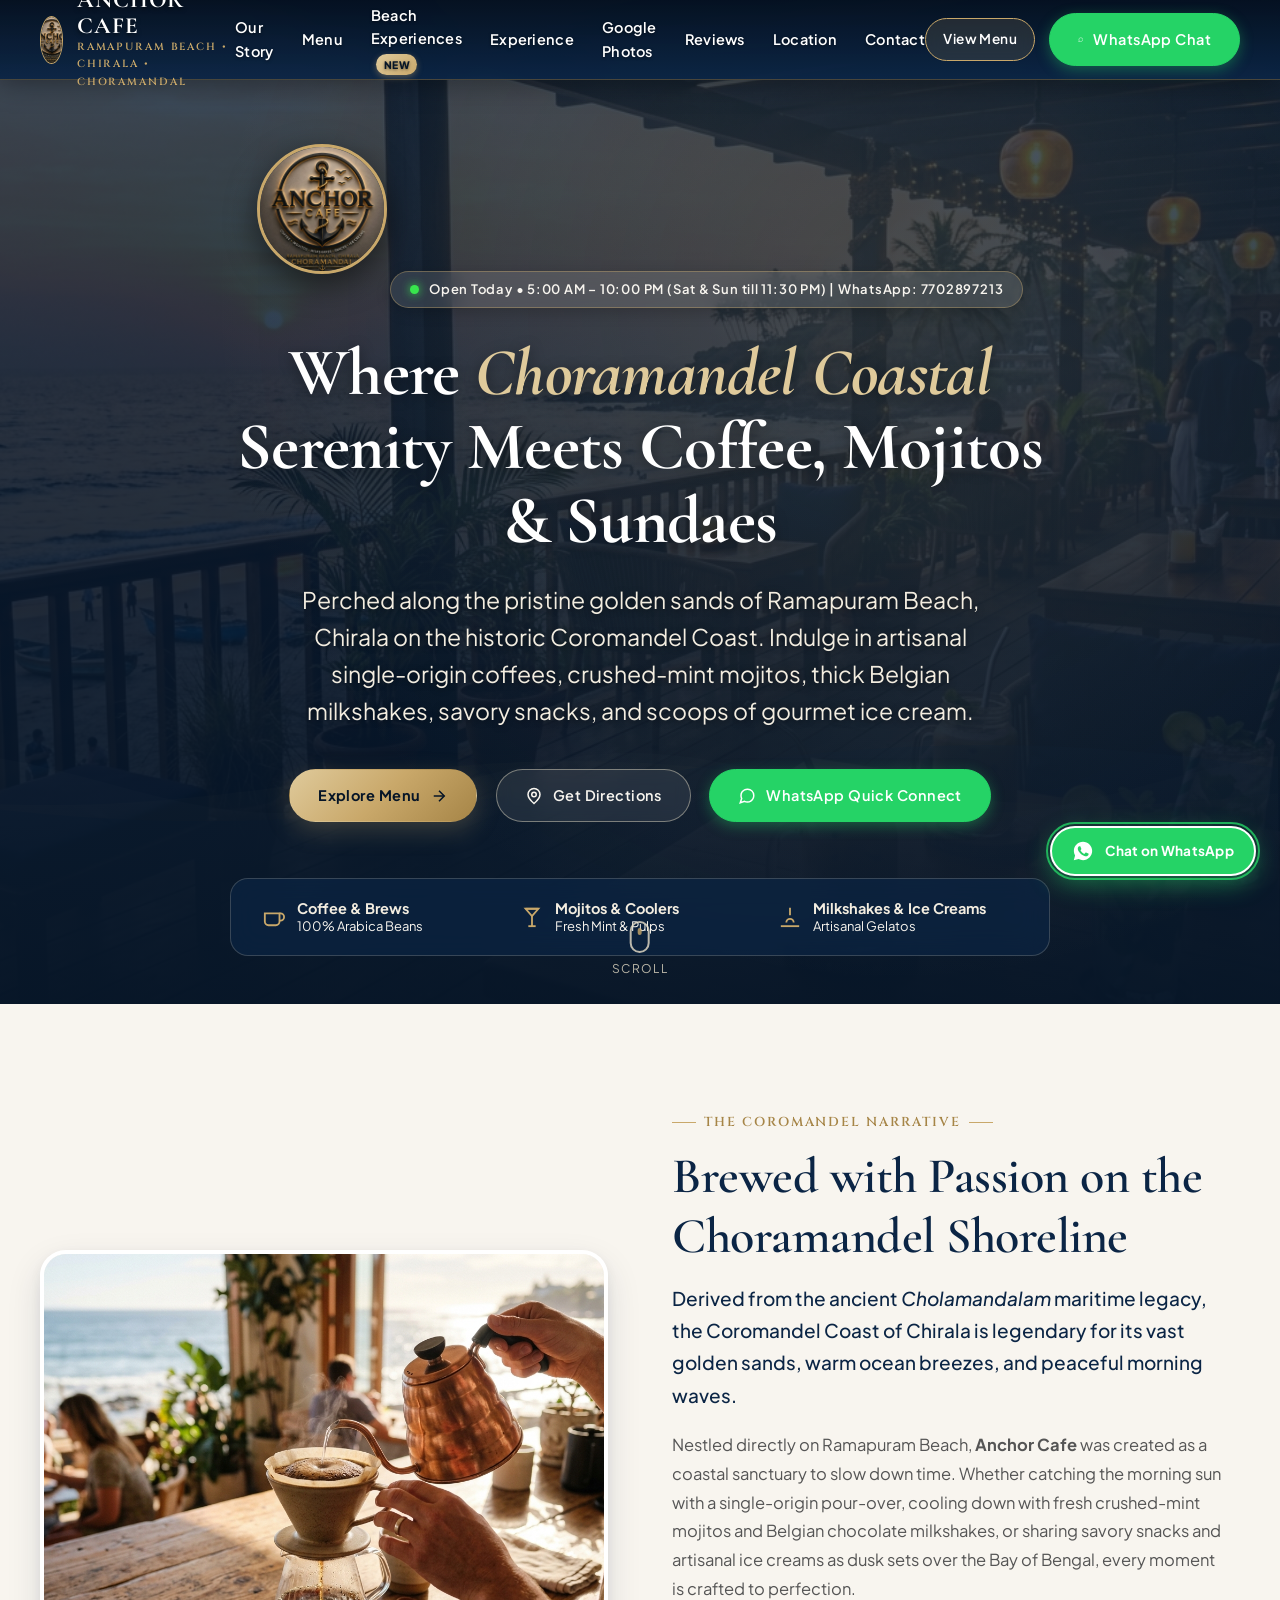
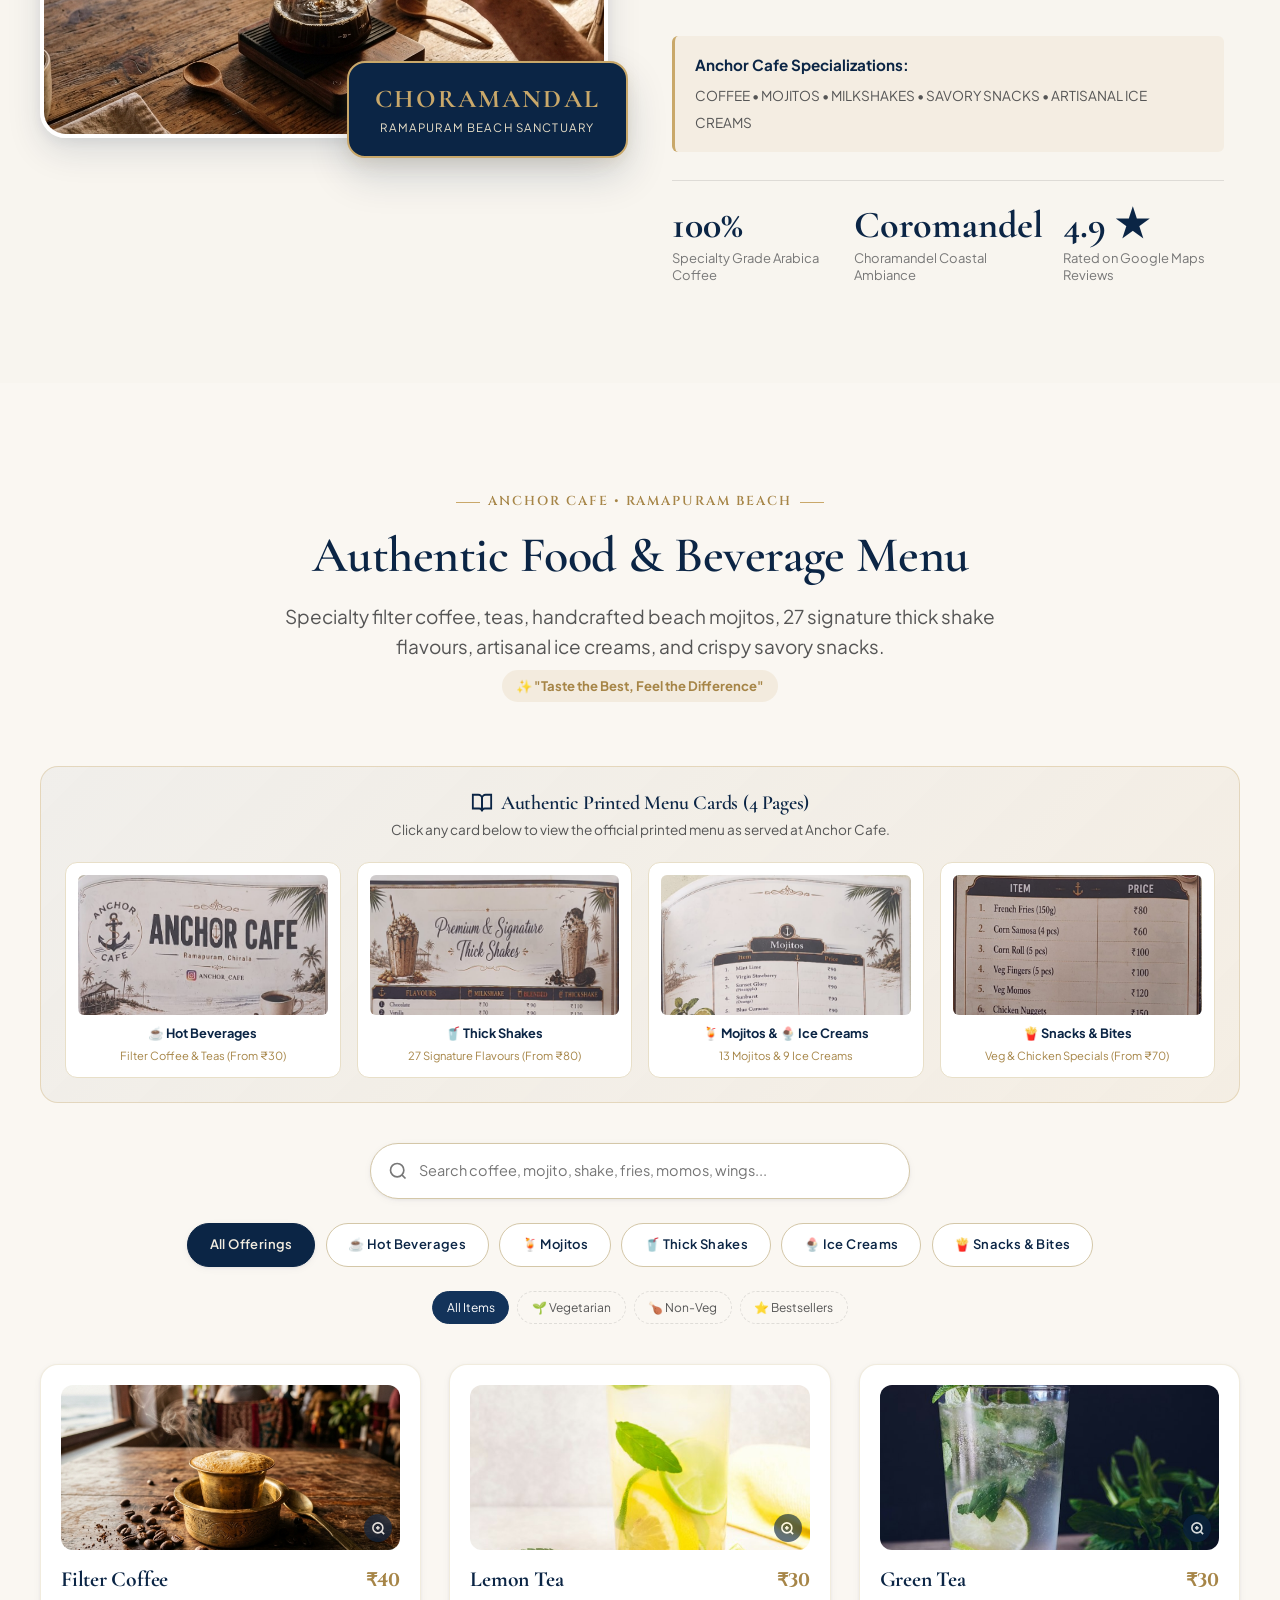
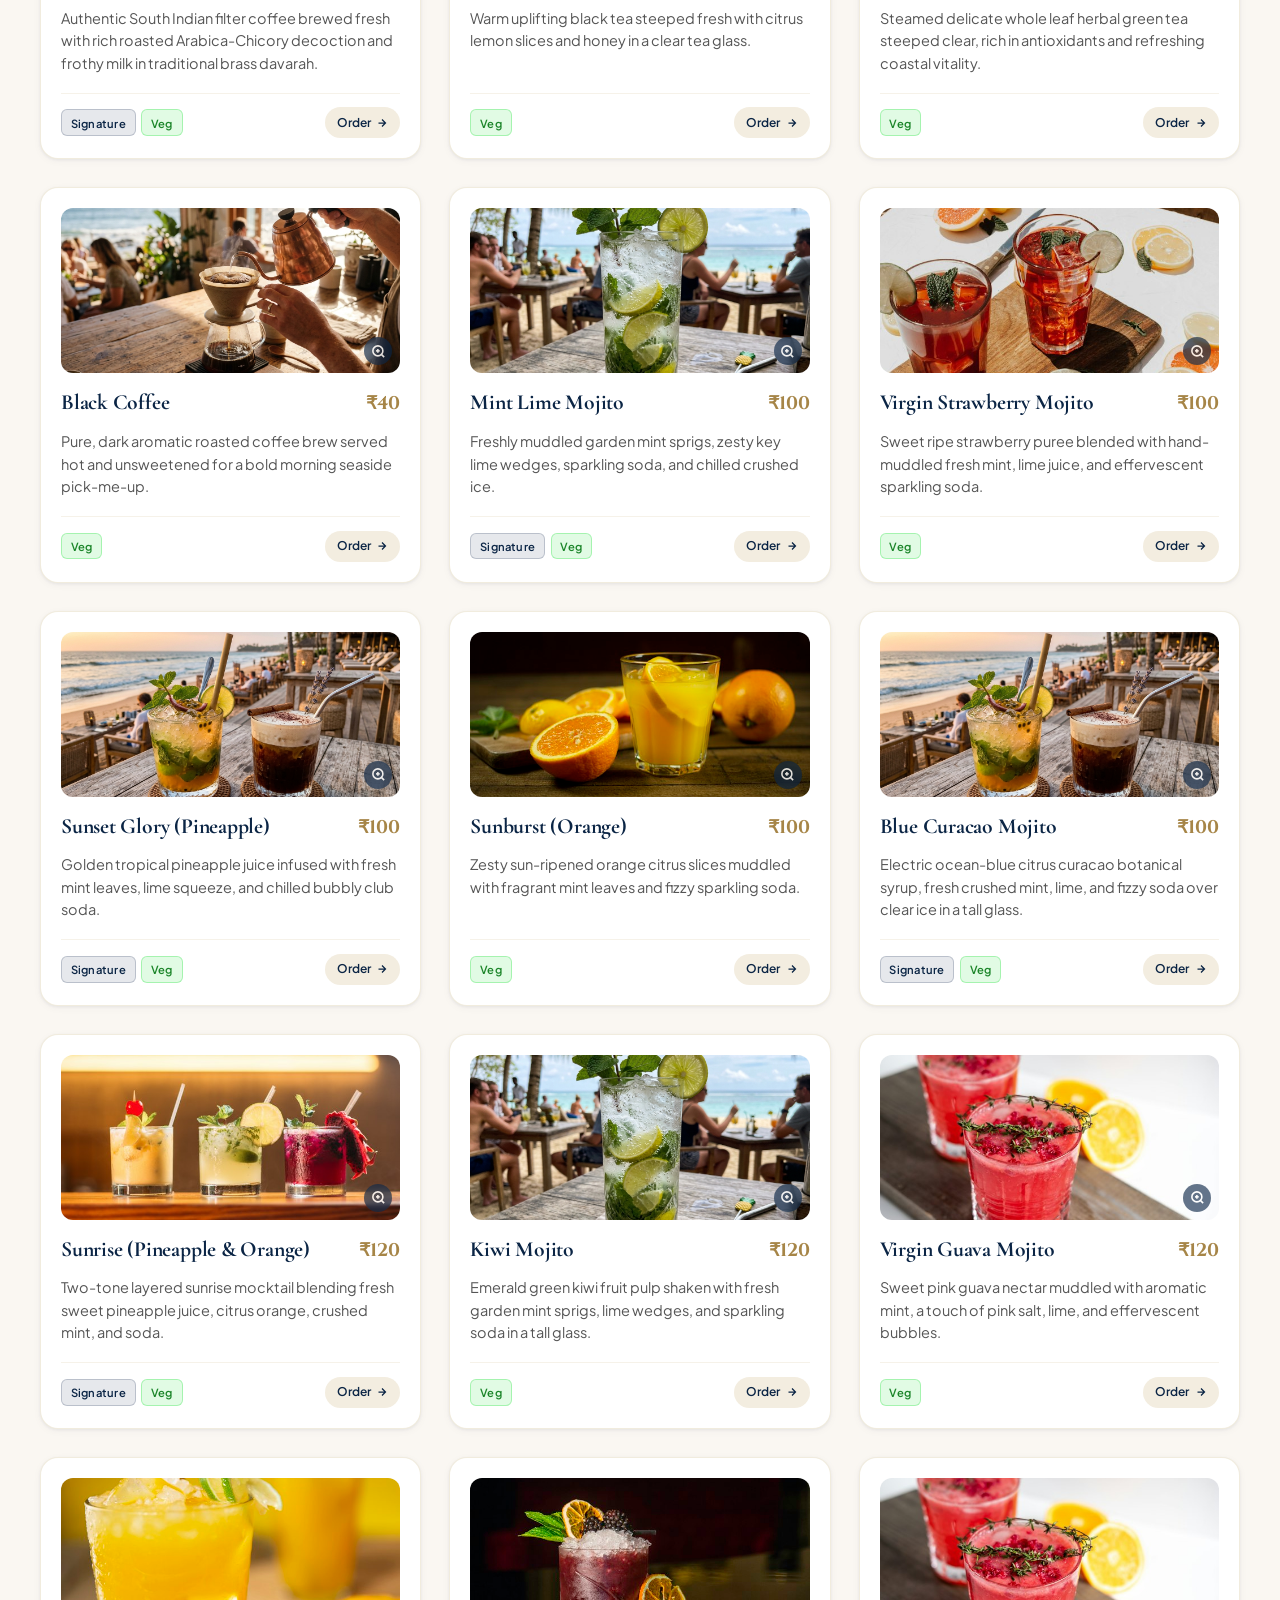
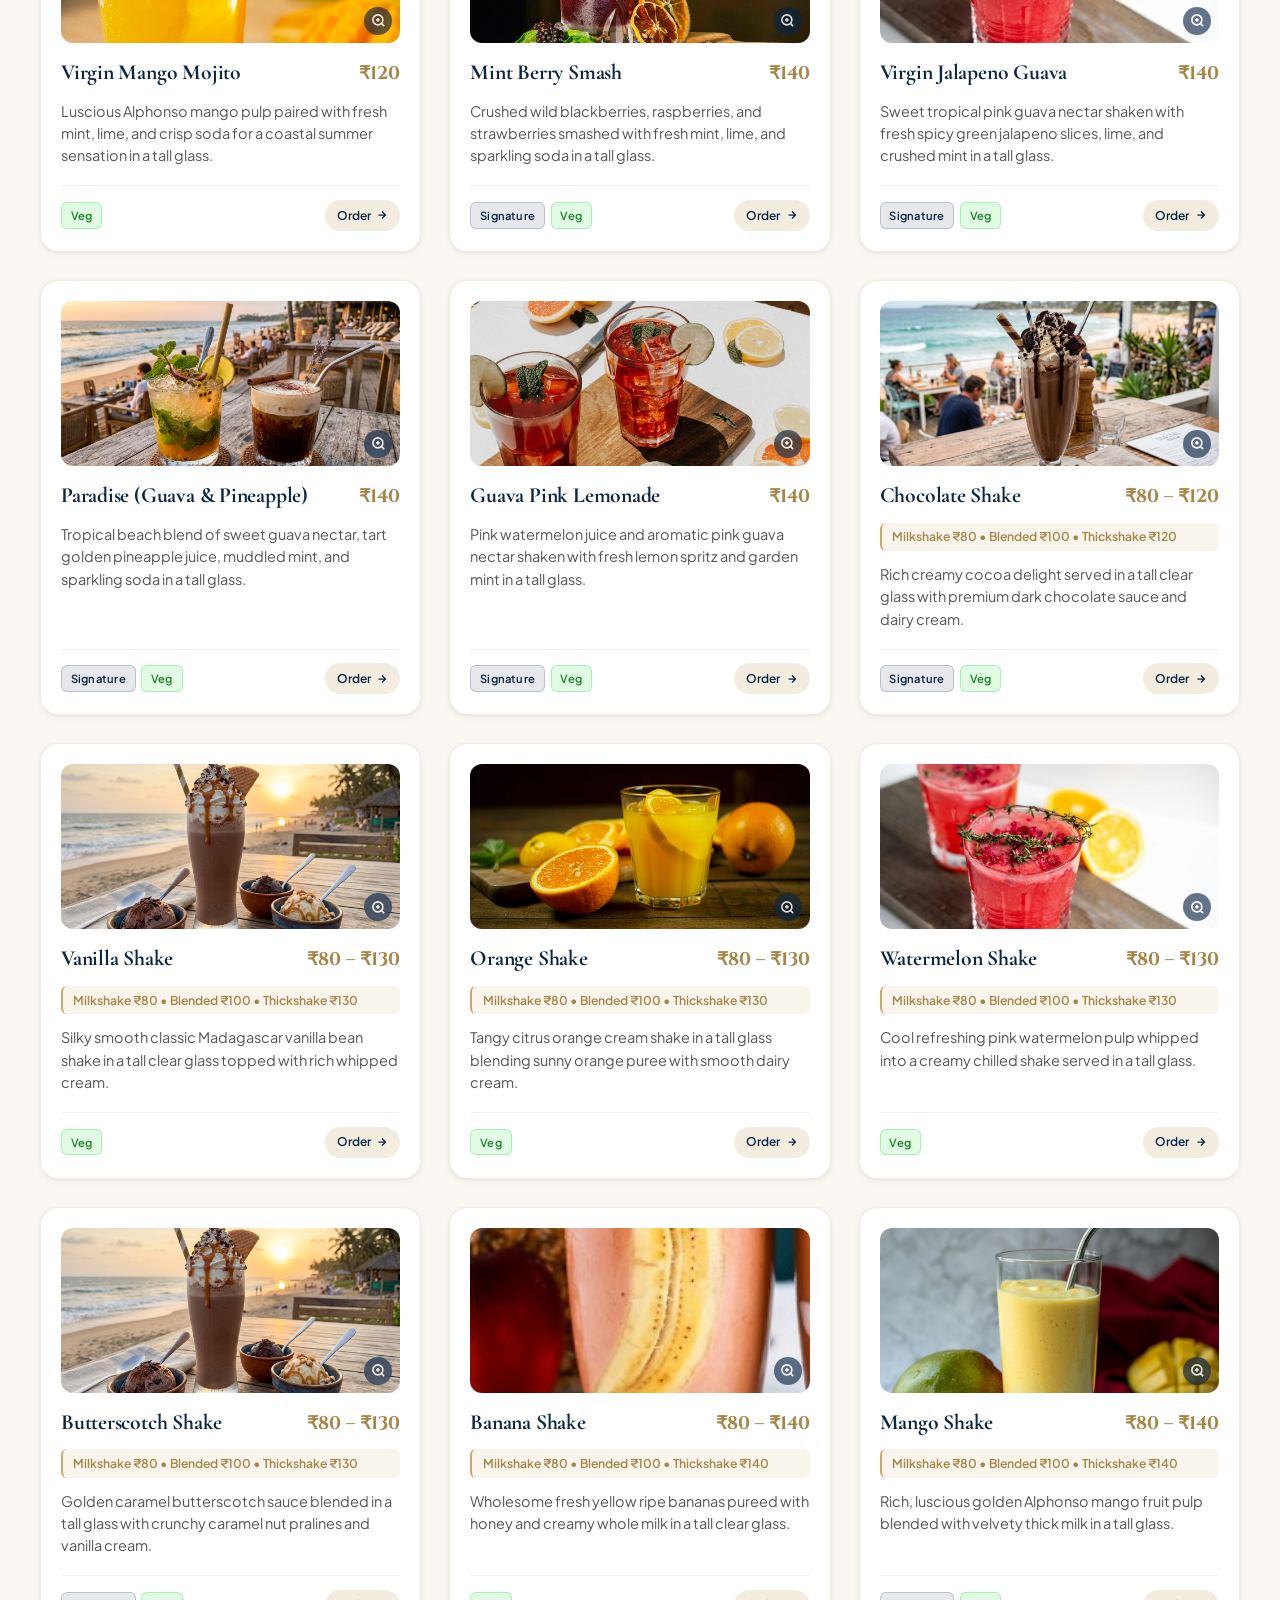
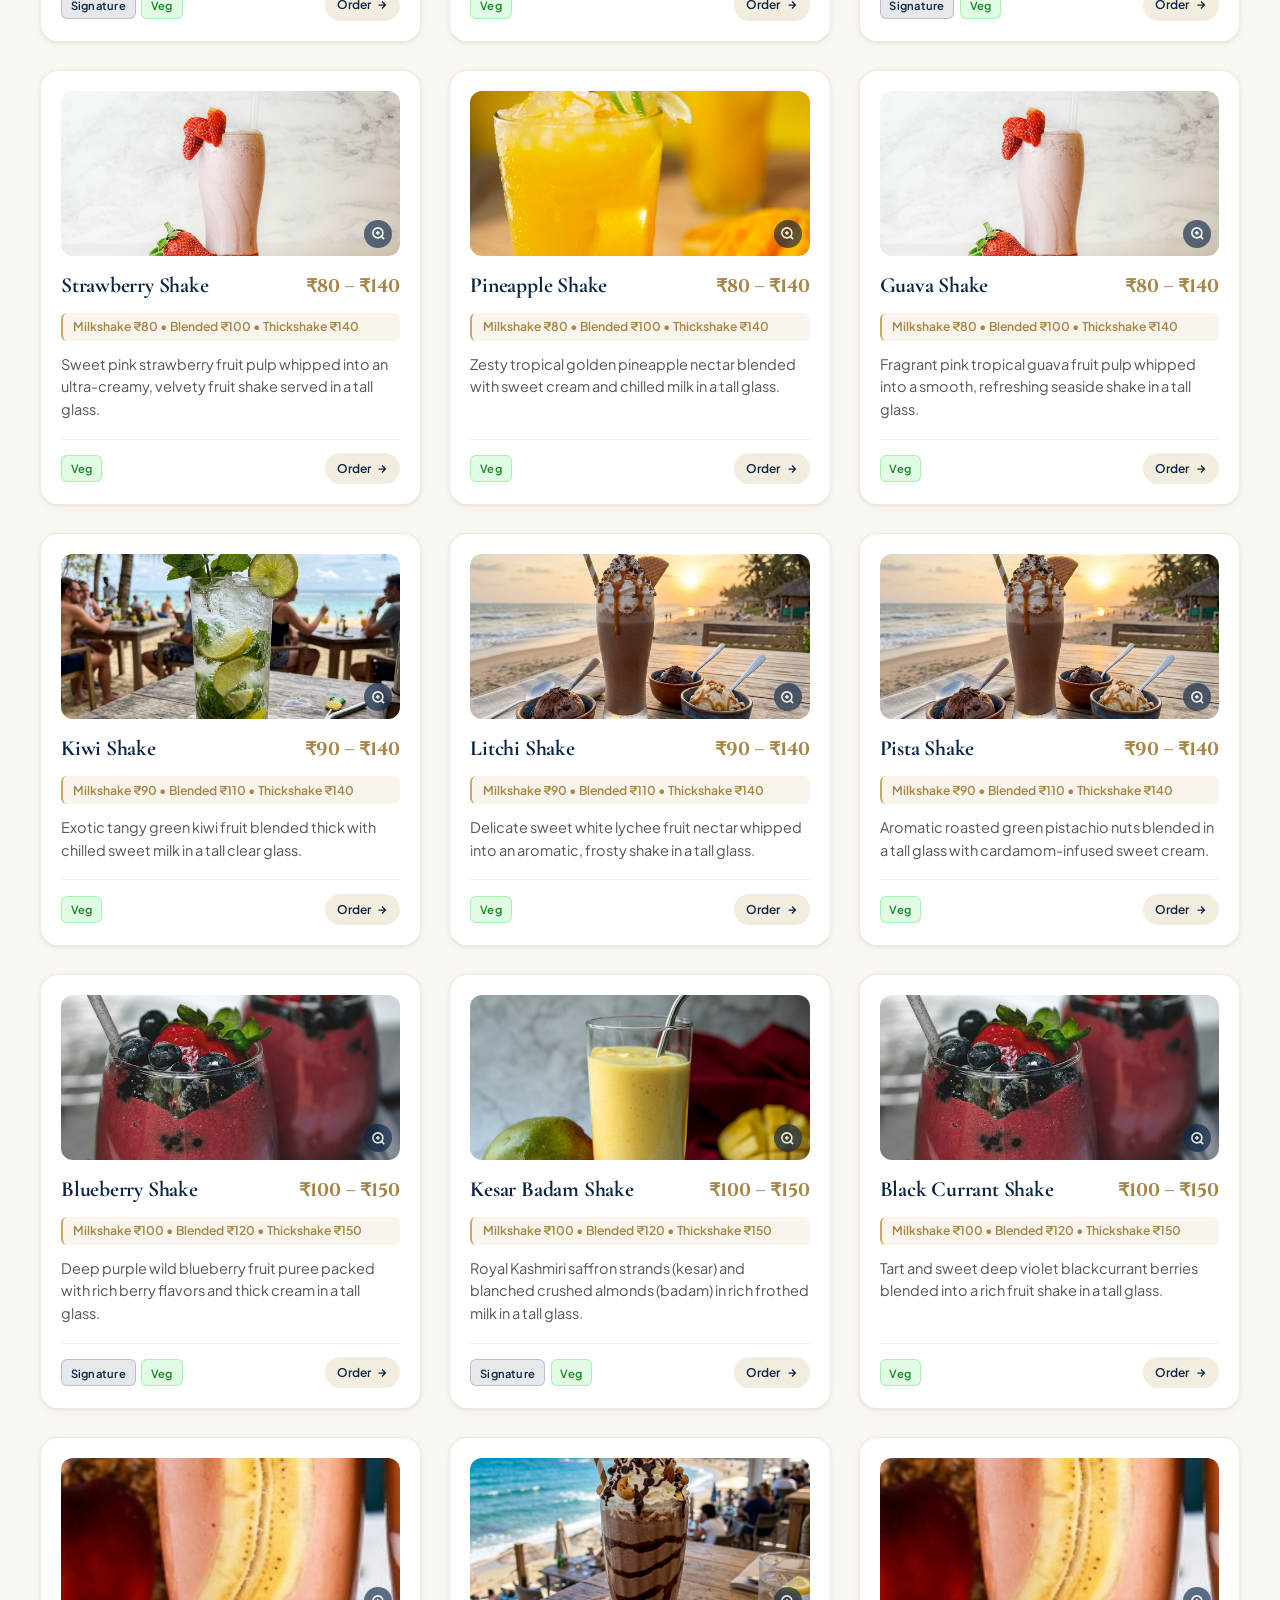
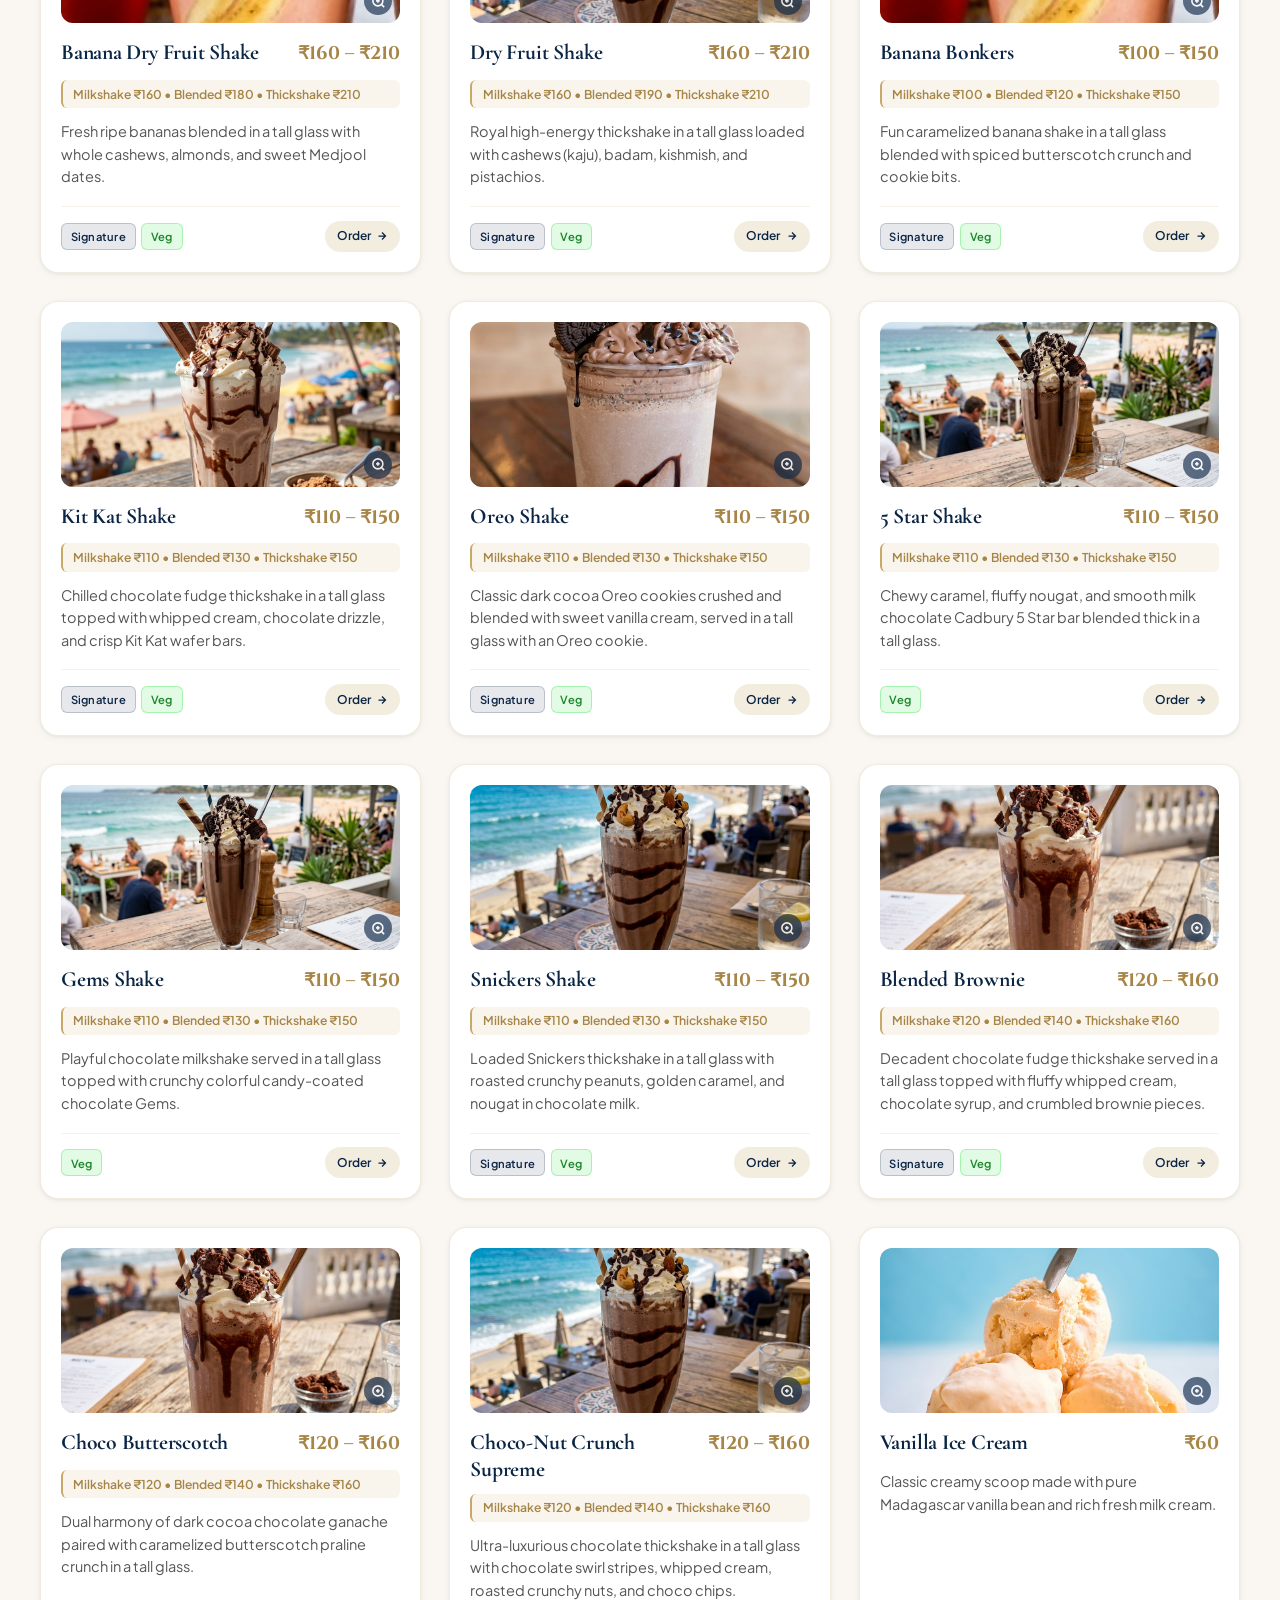
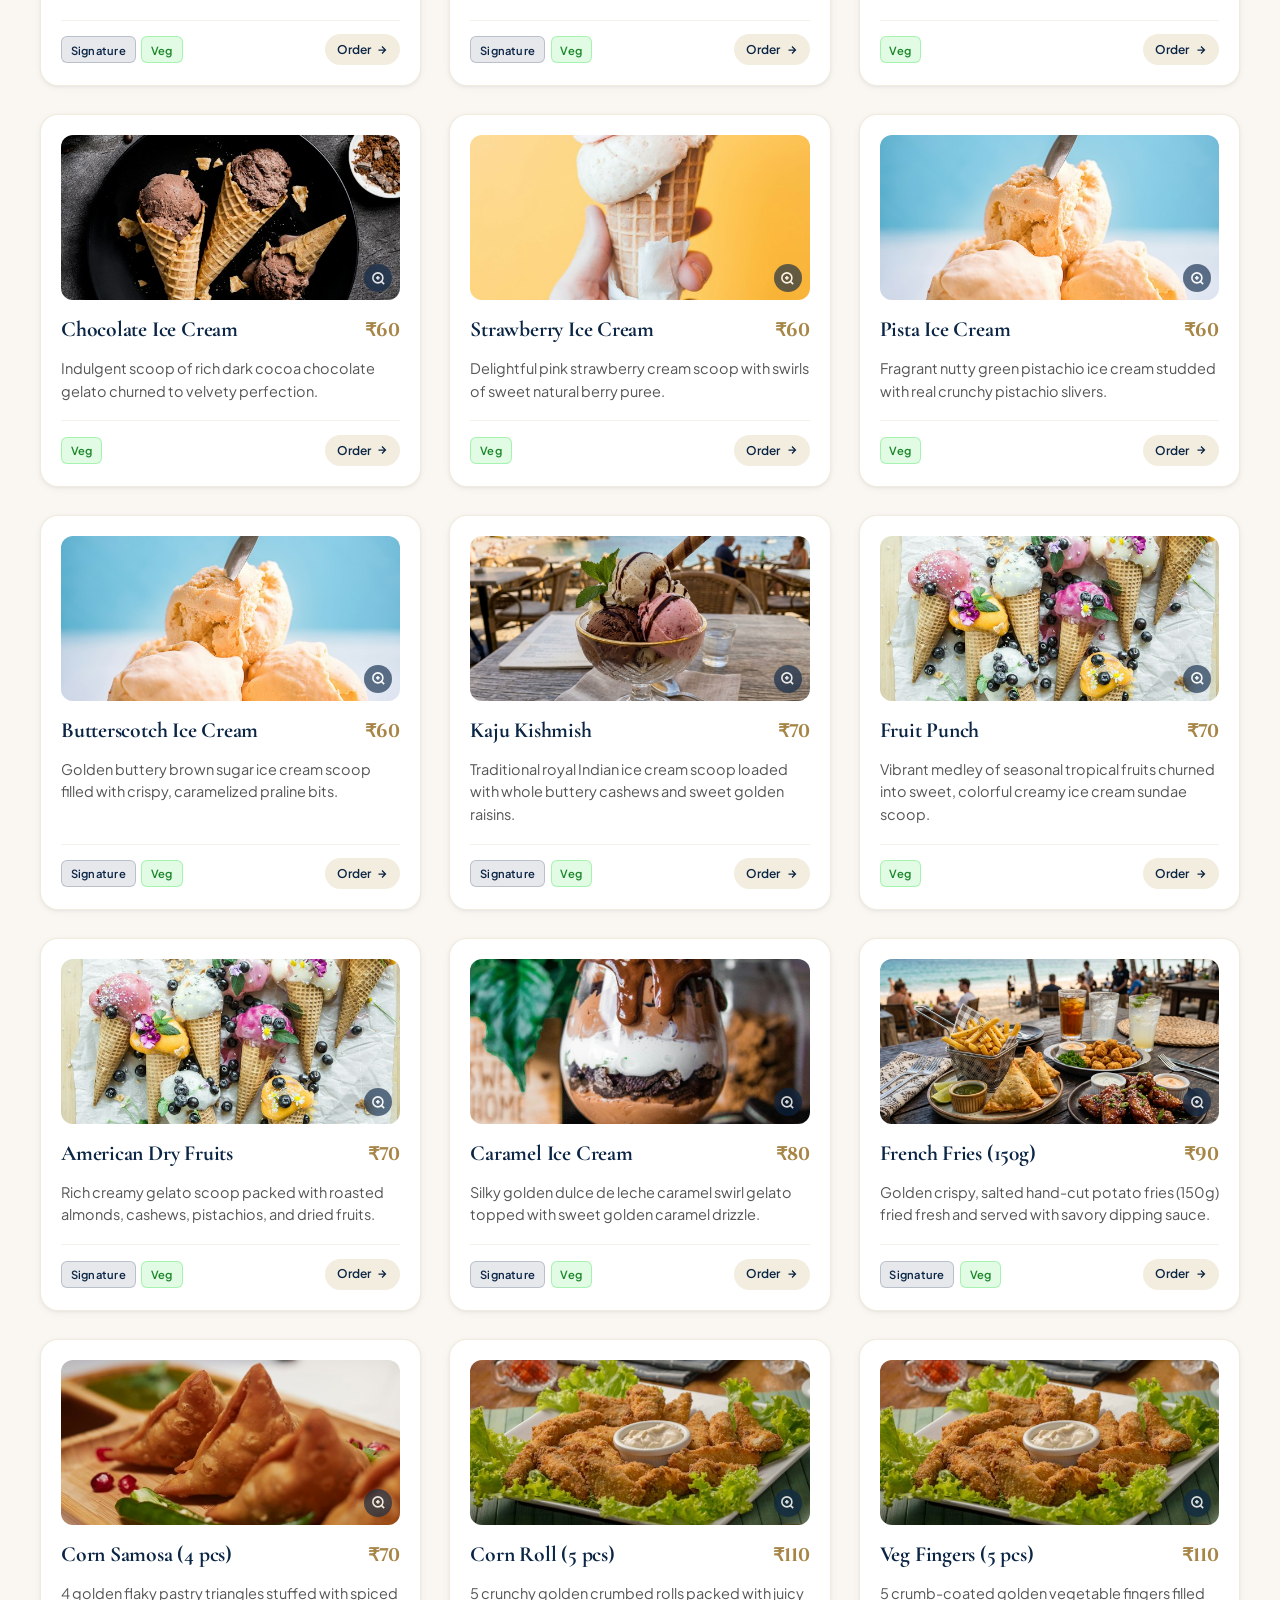
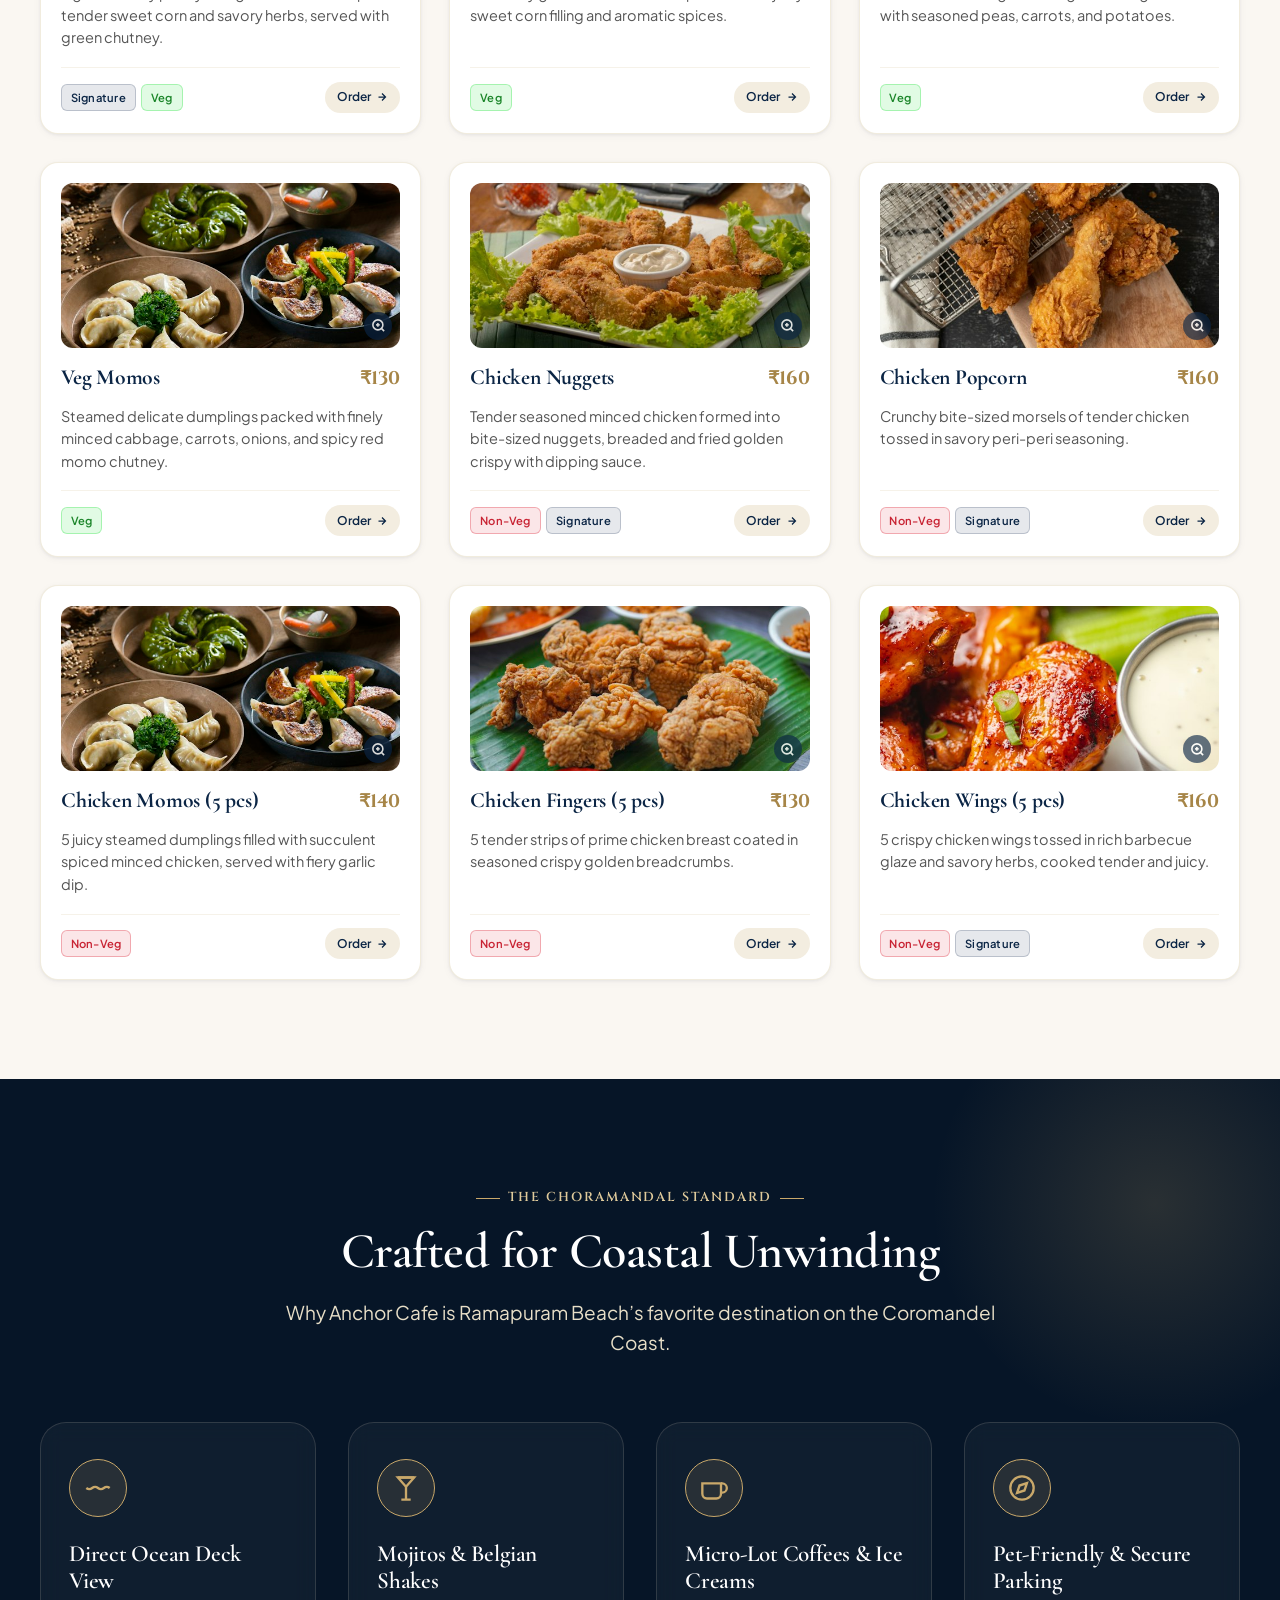
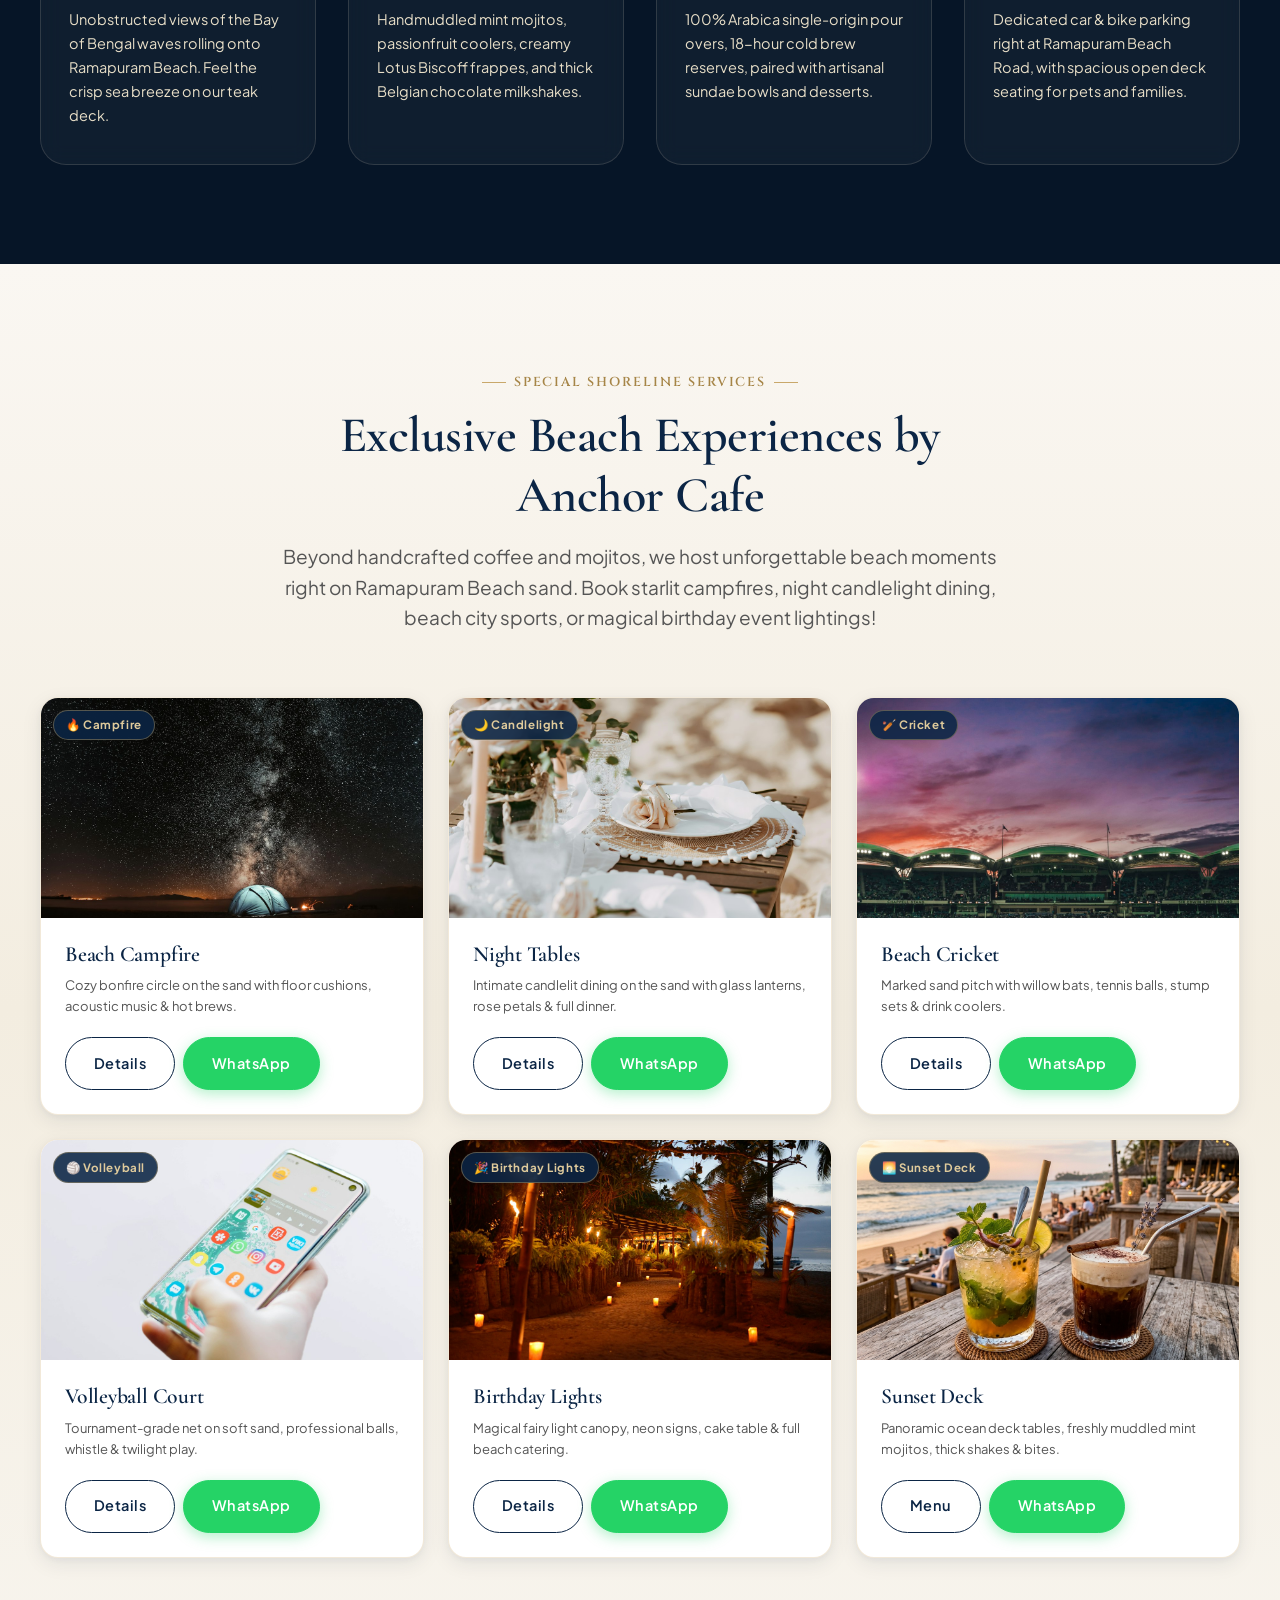
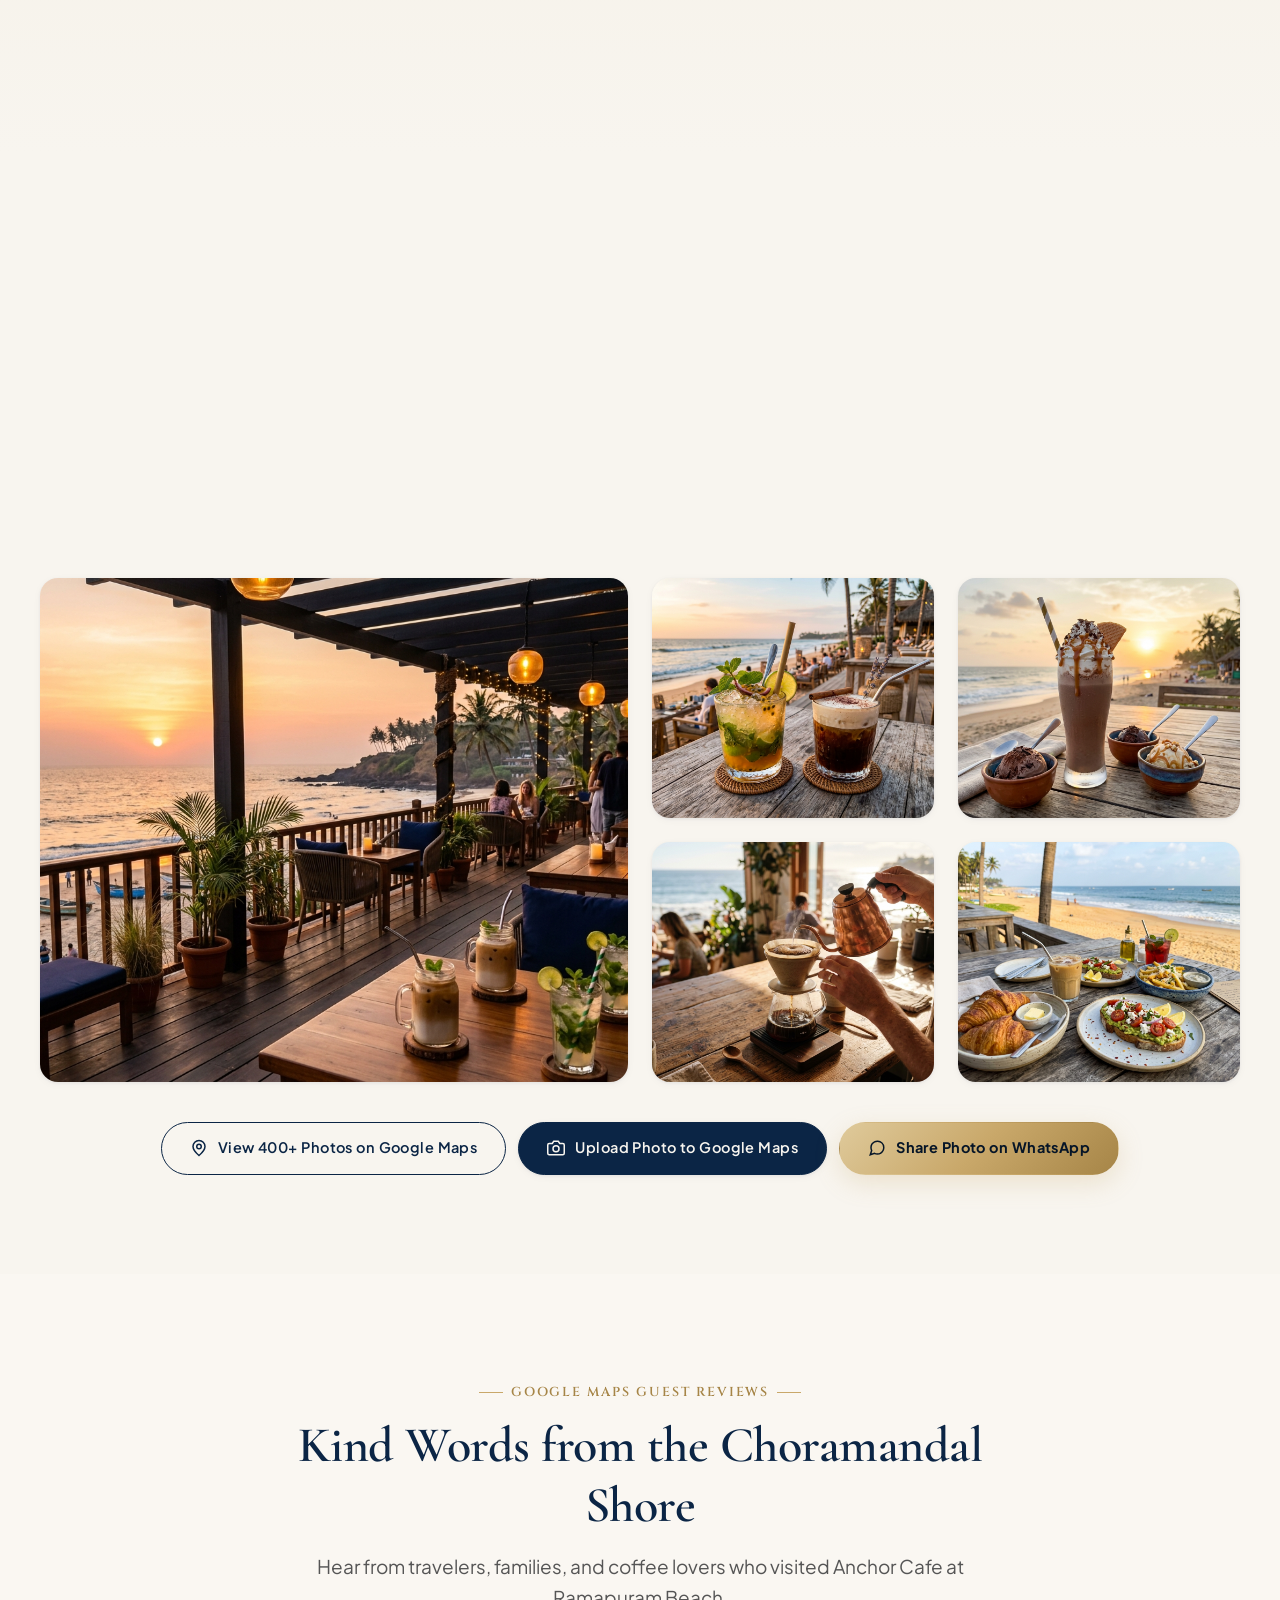
==== index.html @ 4462af3b "fix(maps): replace deprecated maps.app.goo.gl with canonical Google Maps place URL to prevent ERR_CO" ====
<!DOCTYPE html>
<html lang="en">
<head>
  <meta charset="UTF-8">
  <meta name="viewport" content="width=device-width, initial-scale=1.0">

  <!-- Primary SEO Meta Tags -->
  <title>Anchor Cafe | Ramapuram Beach, Chirala (Coromandel Coast) | Coffee, Mojitos, Milkshakes, Snacks & Ice Creams</title>
  <meta name="title" content="Anchor Cafe | Ramapuram Beach, Chirala (Coromandel Coast) | Coffee, Mojitos, Milkshakes, Snacks & Ice Creams">
  <meta name="description" content="Official Anchor Cafe at Ramapuram Beach, Chirala (Choramandal Coast). Specialty coffee, fresh crushed-mint mojitos, gourmet milkshakes, artisanal ice creams, and savory beachside snacks. Call/WhatsApp: 7702897213.">
  <meta name="keywords" content="Anchor Cafe Chirala, Ramapuram Beach Cafe, Coromandel Coast Cafe, Choramandal Cafe, coffee near Ramapuram Beach, mojitos Chirala, milkshakes Chirala, ice creams Chirala, beach snacks Chirala">
  <meta name="author" content="Anchor Cafe Chirala">
  <meta name="robots" content="index, follow">
  <link rel="canonical" href="https://anchorcafechirala.in/">

  <!-- Open Graph / Facebook / WhatsApp Preview -->
  <meta property="og:type" content="restaurant.restaurant">
  <meta property="og:url" content="https://anchorcafechirala.in/">
  <meta property="og:title" content="Anchor Cafe | Ramapuram Beach, Chirala (Choramandal Coast)">
  <meta property="og:description" content="Specialty Coffee • Handcrafted Mojitos • Gourmet Milkshakes • Snacks • Ice Creams on the Coromandel Coast. WhatsApp: 7702897213.">
  <meta property="og:image" content="https://anchorcafechirala.in/assets/images/anchor_cafe_logo.jpg">

  <!-- Twitter Cards -->
  <meta name="twitter:card" content="summary_large_image">
  <meta name="twitter:url" content="https://anchorcafechirala.in/">
  <meta name="twitter:title" content="Anchor Cafe | Ramapuram Beach, Chirala (Coromandel Coast)">
  <meta name="twitter:description" content="Coffee, Mojitos, Milkshakes, Snacks & Ice Creams on the Choramandal Shoreline. Call 7702897213.">
  <meta name="twitter:image" content="https://anchorcafechirala.in/assets/images/anchor_cafe_logo.jpg">

  <!-- Favicon -->
  <link rel="icon" type="image/jpeg" href="assets/images/anchor_cafe_logo.jpg">
  <link rel="apple-touch-icon" href="assets/images/anchor_cafe_logo.jpg">

  <!-- Typography -->
  <link rel="preconnect" href="https://fonts.googleapis.com">
  <link rel="preconnect" href="https://fonts.gstatic.com" crossorigin>
  <link href="https://fonts.googleapis.com/css2?family=Cinzel:wght@500;600;700&family=Cormorant+Garamond:ital,wght@0,500;0,600;0,700;1,400;1,600&family=Plus+Jakarta+Sans:wght@300;400;500;600;700&display=swap" rel="stylesheet">

  <!-- Stylesheets -->
  <link rel="stylesheet" href="style.css?v=3.2">

  <!-- Schema.org JSON-LD Structured Data -->
  <script type="application/ld+json">
  {
    "@context": "https://schema.org",
    "@type": "CafeOrCoffeeShop",
    "name": "Anchor Cafe",
    "alternateName": "Anchor Cafe Ramapuram Beach Chirala Choramandal",
    "image": "https://anchorcafechirala.in/assets/images/anchor_cafe_logo.jpg",
    "@id": "https://anchorcafechirala.in",
    "url": "https://anchorcafechirala.in",
    "telephone": "+917702897213",
    "priceRange": "₹₹",
    "servesCuisine": [
      "Specialty Coffee",
      "Handcrafted Mojitos",
      "Gourmet Milkshakes",
      "Artisanal Ice Creams",
      "Beachside Savory Snacks",
      "Coromandel Coastal Brunch"
    ],
    "address": {
      "@type": "PostalAddress",
      "streetAddress": "Ramapuram Beach Road, Promenade",
      "addressLocality": "Chirala",
      "addressRegion": "Andhra Pradesh",
      "postalCode": "523157",
      "addressCountry": "IN"
    },
    "geo": {
      "@type": "GeoCoordinates",
      "latitude": 15.7791544,
      "longitude": 80.3866496
    },
    "hasMap": "https://www.google.com/maps/place/Anchor+cafe/@15.7791544,80.3866496,17z/data=!3m1!4b1!4m6!3m5!1s0x3a4a47ca7c15e715:0xb96388332838b5c9!8m2!3d15.7791544!4d80.3866496",
    "openingHoursSpecification": [
      {
        "@type": "OpeningHoursSpecification",
        "dayOfWeek": ["Monday", "Tuesday", "Wednesday", "Thursday", "Friday"],
        "opens": "05:00",
        "closes": "22:00"
      },
      {
        "@type": "OpeningHoursSpecification",
        "dayOfWeek": ["Saturday", "Sunday"],
        "opens": "05:00",
        "closes": "23:30"
      }
    ],
    "aggregateRating": {
      "@type": "AggregateRating",
      "ratingValue": "4.9",
      "reviewCount": "480"
    },
    "hasMenu": "https://anchorcafechirala.in/#menu"
  }
  </script>
</head>
<body>

  <!-- Accessible Skip Link -->
  <a href="#main-content" class="skip-to-content">Skip to main content</a>

  <!-- Scroll Progress Indicator -->
  <div class="scroll-progress-container" aria-hidden="true">
    <div class="scroll-progress-bar" id="scrollProgressBar"></div>
  </div>

  <!-- Site Navigation Header -->
  <header class="site-header" id="siteHeader">
    <div class="container header-container">
      <a href="#hero" class="brand-link" aria-label="Anchor Cafe Homepage">
        <div class="brand-icon-wrap" style="width: 48px; height: 48px; overflow: hidden; border-color: var(--color-gold);">
          <img src="assets/images/anchor_cafe_logo.jpg" alt="Anchor Cafe Official Logo" style="width: 100%; height: 100%; object-fit: cover;" onerror="this.onerror=null;this.parentElement.innerHTML='<svg width=\'48\' height=\'48\' viewBox=\'0 0 100 100\' style=\'background:#0B2545;\'><circle cx=\'50\' cy=\'50\' r=\'44\' stroke=\'#C9A86A\' stroke-width=\'3\' fill=\'none\'/><circle cx=\'50\' cy=\'30\' r=\'10\' stroke=\'#C9A86A\' stroke-width=\'3.5\' fill=\'none\'/><path d=\'M50 40 L50 82 M34 54 L66 54 M24 64 Q50 94 76 64\' stroke=\'#C9A86A\' stroke-width=\'4\' fill=\'none\' stroke-linecap=\'round\'/></svg>';">
        </div>
        <div class="brand-text-block">
          <span class="brand-logo-text">ANCHOR CAFE</span>
          <span class="brand-tagline">RAMAPURAM BEACH • CHIRALA • CHORAMANDAL</span>
        </div>
      </a>

      <!-- Desktop Navigation -->
      <nav class="desktop-nav" aria-label="Primary Navigation">
        <a href="#story" class="nav-link">Our Story</a>
        <a href="#menu" class="nav-link">Menu</a>
        <a href="services.html" class="nav-link">Beach Experiences <span class="nav-badge-pill">NEW</span></a>
        <a href="#experience" class="nav-link">Experience</a>
        <a href="#gallery" class="nav-link">Google Photos</a>
        <a href="#reviews" class="nav-link">Reviews</a>
        <a href="#location" class="nav-link">Location</a>
        <a href="#contact" class="nav-link">Contact</a>
      </nav>

      <div class="header-actions">
        <a href="#menu" class="btn btn-outline-light" style="padding: 0.6rem 1.25rem; font-size: 0.85rem;">View Menu</a>
        <button class="btn btn-whatsapp wa-modal-trigger" aria-label="Chat on WhatsApp 7702897213">
          <svg width="16" height="16" viewBox="0 0 24 24" fill="none" stroke="currentColor" stroke-width="2"><path d="M21 11.5a8.38 8.38 0 0 1-.9 3.8 8.5 8.5 0 0 1-7.6 4.7 8.38 8.38 0 0 1-3.8-.9L3 21l1.9-5.7a8.38 8.38 0 0 1-.9-3.8 8.5 8.5 0 0 1 4.7-7.6 8.38 8.38 0 0 1 3.8-.9h.5a8.48 8.48 0 0 1 8 8v.5z"/></svg>
          <span>WhatsApp Chat</span>
        </button>

        <!-- Mobile Drawer Toggle Button -->
        <button class="mobile-nav-toggle" id="mobileNavToggle" aria-label="Open mobile navigation menu" aria-expanded="false">
          <span class="hamburger-line"></span>
          <span class="hamburger-line"></span>
          <span class="hamburger-line"></span>
        </button>
      </div>
    </div>
  </header>

  <!-- Mobile Drawer Overlay & Menu -->
  <div class="mobile-drawer-overlay" id="mobileDrawerOverlay"></div>
  <aside class="mobile-drawer" id="mobileDrawer" aria-label="Mobile Navigation Menu">
    <div>
      <div style="display: flex; align-items: center; justify-content: space-between; margin-bottom: 2rem;">
        <div style="display: flex; align-items: center; gap: 0.75rem;">
          <img src="assets/images/anchor_cafe_logo.jpg" alt="Anchor Cafe Logo" style="width: 44px; height: 44px; border-radius: 50%; border: 2px solid var(--color-gold);">
          <div>
            <span style="font-family: var(--font-heading); font-size: 1.4rem; font-weight: 700; color: #FFFFFF; display: block;">ANCHOR CAFE</span>
            <span style="font-size: 0.65rem; color: var(--color-gold); letter-spacing: 0.1em; text-transform: uppercase;">RAMAPURAM BEACH • CHORAMANDAL</span>
          </div>
        </div>
        <button id="mobileDrawerClose" style="background: rgba(201,168,106,0.15); border: 1px solid var(--color-gold); color: var(--color-gold); width: 38px; height: 38px; border-radius: 50%; font-size: 1.3rem; line-height: 1; cursor: pointer; display: flex; align-items: center; justify-content: center;" aria-label="Close menu">&times;</button>
      </div>
      <nav class="mobile-nav-list">
        <a href="#story" class="mobile-nav-link">Our Story</a>
        <a href="#menu" class="mobile-nav-link">Interactive Menu</a>
        <a href="services.html" class="mobile-nav-link" style="color: var(--color-gold); font-weight: 700;">🔥 Beach Experiences &amp; Events <span class="nav-badge-pill">NEW</span></a>
        <a href="#experience" class="mobile-nav-link">Signature Experience</a>
        <a href="#gallery" class="mobile-nav-link">Google Maps Photos</a>
        <a href="#reviews" class="mobile-nav-link">Guest Reviews</a>
        <a href="#location" class="mobile-nav-link">Find Us & Parking</a>
        <a href="#contact" class="mobile-nav-link">Contact & Hours</a>
      </nav>
    </div>
    <div style="display: flex; flex-direction: column; gap: 0.75rem;">
      <button class="btn btn-whatsapp wa-modal-trigger">WhatsApp 7702897213</button>
      <a href="https://www.google.com/maps/place/Anchor+cafe/@15.7791544,80.3866496,17z/data=!3m1!4b1!4m6!3m5!1s0x3a4a47ca7c15e715:0xb96388332838b5c9!8m2!3d15.7791544!4d80.3866496" target="_blank" rel="noopener" class="btn btn-gold">Get Directions</a>
    </div>
  </aside>

  <!-- Main Landmark -->
  <main id="main-content">

    <!-- 2. Hero Section -->
    <section class="hero-section" id="hero" aria-label="Welcome to Anchor Cafe">
      <img src="assets/images/hero_coastal_cafe.jpg" alt="Anchor Cafe coastal deck terrace with ocean view at Ramapuram Beach Chirala Coromandel Coast" class="hero-backdrop-img">
      <canvas class="hero-canvas" id="heroCanvas" aria-hidden="true"></canvas>
      <div class="hero-bg-overlay"></div>

      <div class="container hero-content">
        <!-- Official Brand Emblem Display -->
        <div style="display: inline-block; margin-bottom: 1.25rem;">
          <img src="assets/images/anchor_cafe_logo.jpg" alt="Official Anchor Cafe Emblem" style="width: 130px; height: 130px; border-radius: 50%; border: 3px solid var(--color-gold); box-shadow: 0 10px 30px rgba(0,0,0,0.5);" onerror="this.onerror=null;this.parentElement.innerHTML='<svg width=\'130\' height=\'130\' viewBox=\'0 0 100 100\' style=\'background:#0B2545;border-radius:50%;border:3px solid #C9A86A;box-shadow:0 10px 30px rgba(0,0,0,0.5);\'><circle cx=\'50\' cy=\'50\' r=\'44\' stroke=\'#C9A86A\' stroke-width=\'3\' fill=\'none\'/><circle cx=\'50\' cy=\'30\' r=\'10\' stroke=\'#C9A86A\' stroke-width=\'3.5\' fill=\'none\'/><path d=\'M50 40 L50 82 M34 54 L66 54 M24 64 Q50 94 76 64\' stroke=\'#C9A86A\' stroke-width=\'4\' fill=\'none\' stroke-linecap=\'round\'/></svg>';">
        </div>

        <div class="hero-status-pill">
          <span class="status-dot"></span>
          <span class="status-text">Open Today • 5:00 AM – 10:00 PM (Sat &amp; Sun till 11:30 PM) | WhatsApp: 7702897213</span>
        </div>

        <h1 class="hero-title">
          Where <em>Choramandel Coastal</em> Serenity Meets Coffee, Mojitos & Sundaes
        </h1>

        <p class="hero-lead">
          Perched along the pristine golden sands of Ramapuram Beach, Chirala on the historic Coromandel Coast. Indulge in artisanal single-origin coffees, crushed-mint mojitos, thick Belgian milkshakes, savory snacks, and scoops of gourmet ice cream.
        </p>

        <div class="hero-actions">
          <a href="#menu" class="btn btn-gold">
            <span>Explore Menu</span>
            <svg class="icon-svg" viewBox="0 0 24 24" fill="none" stroke="currentColor" stroke-width="2"><line x1="5" y1="12" x2="19" y2="12"/><polyline points="12 5 19 12 12 19"/></svg>
          </a>
          <a href="https://www.google.com/maps/place/Anchor+cafe/@15.7791544,80.3866496,17z/data=!3m1!4b1!4m6!3m5!1s0x3a4a47ca7c15e715:0xb96388332838b5c9!8m2!3d15.7791544!4d80.3866496" target="_blank" rel="noopener" class="btn btn-outline-light">
            <svg class="icon-svg" viewBox="0 0 24 24" fill="none" stroke="currentColor" stroke-width="2"><path d="M12 2a8 8 0 0 0-8 8c0 5.25 8 12 8 12s8-6.75 8-12a8 8 0 0 0-8-8z"/><circle cx="12" cy="10" r="3"/></svg>
            <span>Get Directions</span>
          </a>
          <button class="btn btn-whatsapp wa-modal-trigger">
            <svg class="icon-svg" viewBox="0 0 24 24" fill="none" stroke="currentColor" stroke-width="2"><path d="M21 11.5a8.38 8.38 0 0 1-.9 3.8 8.5 8.5 0 0 1-7.6 4.7 8.38 8.38 0 0 1-3.8-.9L3 21l1.9-5.7a8.38 8.38 0 0 1-.9-3.8 8.5 8.5 0 0 1 4.7-7.6 8.38 8.38 0 0 1 3.8-.9h.5a8.48 8.48 0 0 1 8 8v.5z"/></svg>
            <span>WhatsApp Quick Connect</span>
          </button>
        </div>

        <div class="hero-features-bar">
          <div class="hero-feature-item">
            <svg class="hero-feature-icon" viewBox="0 0 24 24" fill="none" stroke="currentColor" stroke-width="2"><path d="M18 8h1a4 4 0 0 1 0 8h-1"/><path d="M2 8h16v9a4 4 0 0 1-4 4H6a4 4 0 0 1-4-4V8z"/></svg>
            <div class="hero-feature-text">
              <strong>Coffee & Brews</strong>
              <span>100% Arabica Beans</span>
            </div>
          </div>
          <div class="hero-feature-item">
            <svg class="hero-feature-icon" viewBox="0 0 24 24" fill="none" stroke="currentColor" stroke-width="2"><path d="M8 22h8"/><path d="M12 11v11"/><path d="m19 3-7 8-7-8Z"/><path d="M5 3h14"/></svg>
            <div class="hero-feature-text">
              <strong>Mojitos & Coolers</strong>
              <span>Fresh Mint & Pulps</span>
            </div>
          </div>
          <div class="hero-feature-item">
            <svg class="hero-feature-icon" viewBox="0 0 24 24" fill="none" stroke="currentColor" stroke-width="2"><path d="M12 10V2"/><path d="M22 22H2"/><path d="M8 18a4 4 0 0 1 8 0"/></svg>
            <div class="hero-feature-text">
              <strong>Milkshakes & Ice Creams</strong>
              <span>Artisanal Gelatos</span>
            </div>
          </div>
        </div>
      </div>

      <a href="#story" class="scroll-indicator-down" aria-label="Scroll to story section">
        <div class="mouse-icon">
          <div class="mouse-wheel"></div>
        </div>
        <span>Scroll</span>
      </a>
    </section>

    <!-- 3. Our Story Section -->
    <section class="section-padding story-section" id="story" aria-label="About Anchor Cafe and Coromandel Heritage">
      <div class="container">
        <div class="story-grid">
          <div class="story-media-stack fade-in-element">
            <div class="story-main-card">
              <img src="assets/images/story_craft_coffee.jpg" alt="Artisanal pour over coffee brewing with coastal Ramapuram beach view" class="story-main-img" loading="lazy">
            </div>
            <div class="story-badge-floating">
              <div class="story-badge-year">CHORAMANDAL</div>
              <div class="story-badge-caption">Ramapuram Beach Sanctuary</div>
            </div>
          </div>

          <div class="story-content-block fade-in-element">
            <span class="eyebrow">The Coromandel Narrative</span>
            <h2 class="section-title">Brewed with Passion on the Choramandel Shoreline</h2>
            <p class="story-lead-paragraph">
              Derived from the ancient <em>Cholamandalam</em> maritime legacy, the Coromandel Coast of Chirala is legendary for its vast golden sands, warm ocean breezes, and peaceful morning waves.
            </p>
            <p class="story-body-paragraph">
              Nestled directly on Ramapuram Beach, <strong>Anchor Cafe</strong> was created as a coastal sanctuary to slow down time. Whether catching the morning sun with a single-origin pour-over, cooling down with fresh crushed-mint mojitos and Belgian chocolate milkshakes, or sharing savory snacks and artisanal ice creams as dusk sets over the Bay of Bengal, every moment is crafted to perfection.
            </p>

            <div style="background: rgba(201, 168, 106, 0.1); border-left: 3px solid var(--color-gold); padding: 1rem 1.25rem; border-radius: var(--radius-sm); margin-bottom: 1.75rem;">
              <strong style="color: var(--color-navy); font-size: 0.95rem; display: block; margin-bottom: 0.25rem;">Anchor Cafe Specializations:</strong>
              <span style="font-size: 0.85rem; color: var(--color-charcoal-muted);">COFFEE • MOJITOS • MILKSHAKES • SAVORY SNACKS • ARTISANAL ICE CREAMS</span>
            </div>

            <div class="story-metrics-grid">
              <div class="metric-item">
                <span class="metric-number">100%</span>
                <span class="metric-label">Specialty Grade Arabica Coffee</span>
              </div>
              <div class="metric-item">
                <span class="metric-number">Coromandel</span>
                <span class="metric-label">Choramandel Coastal Ambiance</span>
              </div>
              <div class="metric-item">
                <span class="metric-number">4.9 ★</span>
                <span class="metric-label">Rated on Google Maps Reviews</span>
              </div>
            </div>
          </div>
        </div>
      </div>
    </section>

    <!-- 4. Interactive Menu Section -->
    <section class="section-padding menu-section" id="menu" aria-label="Interactive Food and Drink Menu">
      <div class="container">
        <div class="section-header fade-in-element">
          <span class="eyebrow">Anchor Cafe • Ramapuram Beach</span>
          <h2 class="section-title">Authentic Food &amp; Beverage Menu</h2>
          <p class="section-subtitle">
            Specialty filter coffee, teas, handcrafted beach mojitos, 27 signature thick shake flavours, artisanal ice creams, and crispy savory snacks.
          </p>
          <div style="display: inline-block; margin-top: 0.5rem; padding: 0.35rem 0.85rem; background: rgba(201, 168, 106, 0.15); border-radius: 999px; font-size: 0.82rem; color: var(--color-gold-dark); font-weight: 700;">
            ✨ "Taste the Best, Feel the Difference"
          </div>
        </div>

        <!-- Authentic Printed Menu Cards Showcase -->
        <div class="printed-menu-showcase fade-in-element">
          <div class="printed-menu-showcase-header">
            <h3 class="printed-menu-showcase-title">
              <svg width="22" height="22" viewBox="0 0 24 24" fill="none" stroke="currentColor" stroke-width="2"><path d="M2 3h6a4 4 0 0 1 4 4v14a3 3 0 0 0-3-3H2z"/><path d="M22 3h-6a4 4 0 0 0-4 4v14a3 3 0 0 1 3-3h7z"/></svg>
              <span>Authentic Printed Menu Cards (4 Pages)</span>
            </h3>
            <p style="font-size: 0.85rem; color: var(--color-charcoal-muted); margin-top: 0.25rem;">
              Click any card below to view the official printed menu as served at Anchor Cafe.
            </p>
          </div>
          <div class="printed-menu-cards-grid">
            <div class="printed-menu-card-tile printed-card-trigger" data-img="assets/images/card_hot_beverages.jpg" data-title="Page 1: Hot Beverages Menu Card">
              <img src="assets/images/card_hot_beverages.jpg" alt="Hot Beverages Menu Card" loading="lazy">
              <span>☕ Hot Beverages</span>
              <small>Filter Coffee &amp; Teas (From ₹30)</small>
            </div>
            <div class="printed-menu-card-tile printed-card-trigger" data-img="assets/images/card_thick_shakes.png" data-title="Page 2: Premium & Signature Thick Shakes">
              <img src="assets/images/card_thick_shakes.png" alt="Thick Shakes Menu Card" loading="lazy">
              <span>🥤 Thick Shakes</span>
              <small>27 Signature Flavours (From ₹80)</small>
            </div>
            <div class="printed-menu-card-tile printed-card-trigger" data-img="assets/images/card_mojitos_icecreams.png" data-title="Page 3: Mojitos & Ice Creams">
              <img src="assets/images/card_mojitos_icecreams.png" alt="Mojitos & Ice Creams Menu Card" loading="lazy">
              <span>🍹 Mojitos &amp; 🍨 Ice Creams</span>
              <small>13 Mojitos &amp; 9 Ice Creams</small>
            </div>
            <div class="printed-menu-card-tile printed-card-trigger" data-img="assets/images/card_snacks.jpg" data-title="Page 4: Snacks & Quick Bites">
              <img src="assets/images/card_snacks.jpg" alt="Snacks & Quick Bites Menu Card" loading="lazy">
              <span>🍟 Snacks &amp; Bites</span>
              <small>Veg &amp; Chicken Specials (From ₹70)</small>
            </div>
          </div>
        </div>

        <div class="menu-controls fade-in-element">
          <!-- Search Bar -->
          <div class="menu-search-wrapper">
            <svg class="menu-search-icon" viewBox="0 0 24 24" fill="none" stroke="currentColor" stroke-width="2"><circle cx="11" cy="11" r="8"/><line x1="21" y1="21" x2="16.65" y2="16.65"/></svg>
            <input type="text" 
                   id="menuSearchInput" 
                   class="menu-search-input" 
                   placeholder="Search coffee, mojito, shake, fries, momos, wings..." 
                   aria-label="Search the menu">
            <svg class="menu-search-clear" id="menuSearchClear" viewBox="0 0 24 24" fill="none" stroke="currentColor" stroke-width="2" aria-label="Clear search"><line x1="18" y1="6" x2="6" y2="18"/><line x1="6" y1="6" x2="18" y2="18"/></svg>
          </div>

          <!-- Category Filter Tabs -->
          <div class="menu-category-tabs" role="tablist" aria-label="Menu categories">
            <button class="category-tab-btn active" data-category="all" role="tab" aria-selected="true">All Offerings</button>
            <button class="category-tab-btn" data-category="hot-beverages" role="tab" aria-selected="false">☕ Hot Beverages</button>
            <button class="category-tab-btn" data-category="mojitos" role="tab" aria-selected="false">🍹 Mojitos</button>
            <button class="category-tab-btn" data-category="shakes" role="tab" aria-selected="false">🥤 Thick Shakes</button>
            <button class="category-tab-btn" data-category="icecream" role="tab" aria-selected="false">🍨 Ice Creams</button>
            <button class="category-tab-btn" data-category="snacks" role="tab" aria-selected="false">🍟 Snacks &amp; Bites</button>
          </div>

          <!-- Dietary Toggle Pills -->
          <div class="dietary-filter-bar" aria-label="Filter by dietary preference">
            <button class="dietary-tag-btn active" data-tag="all">All Items</button>
            <button class="dietary-tag-btn" data-tag="Veg">🌱 Vegetarian</button>
            <button class="dietary-tag-btn" data-tag="Non-Veg">🍗 Non-Veg</button>
            <button class="dietary-tag-btn" data-tag="Signature">⭐ Bestsellers</button>
          </div>
        </div>

        <!-- Dynamic Menu Cards Grid -->
        <div class="menu-cards-grid" id="menuCardsGrid" aria-live="polite">
          <!-- Populated by script.js -->
        </div>
      </div>
    </section>

    <!-- 5. Signature Experience Section -->
    <section class="section-padding experience-section" id="experience" aria-label="Why Anchor Cafe">
      <div class="experience-bg-glow"></div>
      <div class="container">
        <div class="section-header fade-in-element">
          <span class="eyebrow" style="color: var(--color-gold-light);">The Choramandal Standard</span>
          <h2 class="section-title" style="color: #FFFFFF;">Crafted for Coastal Unwinding</h2>
          <p class="section-subtitle" style="color: var(--color-sand);">
            Why Anchor Cafe is Ramapuram Beach’s favorite destination on the Coromandel Coast.
          </p>
        </div>

        <div class="experience-grid">
          <div class="experience-card fade-in-element">
            <div class="experience-icon-wrap">
              <svg viewBox="0 0 24 24" fill="none" stroke="currentColor" stroke-width="2"><path d="M2 12c.6.5 1.2 1 2.5 1 2.5 0 2.5-2 5-2 2.6 0 2.4 2 5 2 2.5 0 2.5-2 5-2 1.3 0 1.9.5 2.5 1"/></svg>
            </div>
            <h3 class="experience-title">Direct Ocean Deck View</h3>
            <p class="experience-desc">
              Unobstructed views of the Bay of Bengal waves rolling onto Ramapuram Beach. Feel the crisp sea breeze on our teak deck.
            </p>
          </div>

          <div class="experience-card fade-in-element">
            <div class="experience-icon-wrap">
              <svg viewBox="0 0 24 24" fill="none" stroke="currentColor" stroke-width="2"><path d="M8 22h8"/><path d="M12 11v11"/><path d="m19 3-7 8-7-8Z"/><path d="M5 3h14"/></svg>
            </div>
            <h3 class="experience-title">Mojitos & Belgian Shakes</h3>
            <p class="experience-desc">
              Handmuddled mint mojitos, passionfruit coolers, creamy Lotus Biscoff frappes, and thick Belgian chocolate milkshakes.
            </p>
          </div>

          <div class="experience-card fade-in-element">
            <div class="experience-icon-wrap">
              <svg viewBox="0 0 24 24" fill="none" stroke="currentColor" stroke-width="2"><path d="M18 8h1a4 4 0 0 1 0 8h-1"/><path d="M2 8h16v9a4 4 0 0 1-4 4H6a4 4 0 0 1-4-4V8z"/></svg>
            </div>
            <h3 class="experience-title">Micro-Lot Coffees & Ice Creams</h3>
            <p class="experience-desc">
              100% Arabica single-origin pour overs, 18-hour cold brew reserves, paired with artisanal sundae bowls and desserts.
            </p>
          </div>

          <div class="experience-card fade-in-element">
            <div class="experience-icon-wrap">
              <svg viewBox="0 0 24 24" fill="none" stroke="currentColor" stroke-width="2"><circle cx="12" cy="12" r="10"/><polygon points="16.24 7.76 14.12 14.12 7.76 16.24 9.88 9.88 16.24 7.76"/></svg>
            </div>
            <h3 class="experience-title">Pet-Friendly & Secure Parking</h3>
            <p class="experience-desc">
              Dedicated car & bike parking right at Ramapuram Beach Road, with spacious open deck seating for pets and families.
            </p>
          </div>
        </div>
      </div>
    </section>

    <!-- 5b. Exclusive Beach Experiences & Services Showcase -->
    <section class="section-padding beach-showcase-section" id="beach-services" aria-label="Ramapuram Beach Experiences & Services">
      <div class="container">
        <div class="section-header fade-in-element">
          <span class="eyebrow" style="color: var(--color-gold-dark);">Special Shoreline Services</span>
          <h2 class="section-title">Exclusive Beach Experiences by Anchor Cafe</h2>
          <p class="section-subtitle">
            Beyond handcrafted coffee and mojitos, we host unforgettable beach moments right on Ramapuram Beach sand. Book starlit campfires, night candlelight dining, beach city sports, or magical birthday event lightings!
          </p>
        </div>

        <div class="showcase-cards-grid">
          <!-- Item 1: Campfire -->
          <div class="showcase-card fade-in-element">
            <div class="showcase-card-img-wrap">
              <img src="assets/images/service_campfire.jpg" alt="Beach campfire on the sand at Ramapuram Beach" class="showcase-card-img" loading="lazy" onerror="this.onerror=null;this.src='assets/images/anchor_cafe_logo.jpg';">
              <span class="showcase-card-badge">🔥 Campfire</span>
            </div>
            <div class="showcase-card-body">
              <h3 class="showcase-card-title">Beach Campfire</h3>
              <p class="showcase-card-desc">
                Cozy bonfire circle on the sand with floor cushions, acoustic music &amp; hot brews.
              </p>
              <div class="showcase-card-footer">
                <a href="services.html#campfire" class="btn btn-outline">Details</a>
                <a href="https://wa.me/917702897213?text=%F0%9F%94%A5%20Hi%20Anchor%20Cafe!%20I'd%20love%20to%20book%20a%20Beach%20Campfire%20experience%20at%20Ramapuram%20Beach." target="_blank" rel="noopener" class="btn btn-whatsapp">
                  WhatsApp
                </a>
              </div>
            </div>
          </div>

          <!-- Item 2: Night Tables -->
          <div class="showcase-card fade-in-element">
            <div class="showcase-card-img-wrap">
              <img src="assets/images/service_night_tables.jpg" alt="Candlelight night beach tables at Ramapuram Beach" class="showcase-card-img" loading="lazy" onerror="this.onerror=null;this.src='assets/images/anchor_cafe_logo.jpg';">
              <span class="showcase-card-badge">🌙 Candlelight</span>
            </div>
            <div class="showcase-card-body">
              <h3 class="showcase-card-title">Night Tables</h3>
              <p class="showcase-card-desc">
                Intimate candlelit dining on the sand with glass lanterns, rose petals &amp; full dinner.
              </p>
              <div class="showcase-card-footer">
                <a href="services.html#night-tables" class="btn btn-outline">Details</a>
                <a href="https://wa.me/917702897213?text=%F0%9F%8C%99%20Hi%20Anchor%20Cafe!%20I%20want%20to%20reserve%20a%20Night-Time%20Beach%20Table%20(Candlelight%20Dining)%20at%20Ramapuram%20Beach." target="_blank" rel="noopener" class="btn btn-whatsapp">
                  WhatsApp
                </a>
              </div>
            </div>
          </div>

          <!-- Item 3: Beach Cricket -->
          <div class="showcase-card fade-in-element">
            <div class="showcase-card-img-wrap">
              <img src="assets/images/service_cricket.jpg" alt="Beach cricket turf on the sand at Ramapuram Beach" class="showcase-card-img" loading="lazy" onerror="this.onerror=null;this.src='assets/images/anchor_cafe_logo.jpg';">
              <span class="showcase-card-badge">🏏 Cricket</span>
            </div>
            <div class="showcase-card-body">
              <h3 class="showcase-card-title">Beach Cricket</h3>
              <p class="showcase-card-desc">
                Marked sand pitch with willow bats, tennis balls, stump sets &amp; drink coolers.
              </p>
              <div class="showcase-card-footer">
                <a href="services.html#beach-sports" class="btn btn-outline">Details</a>
                <a href="https://wa.me/917702897213?text=%F0%9F%8F%8F%20Hi%20Anchor%20Cafe!%20We%20want%20to%20book%20Beach%20Cricket%20at%20Ramapuram%20Beach." target="_blank" rel="noopener" class="btn btn-whatsapp">
                  WhatsApp
                </a>
              </div>
            </div>
          </div>

          <!-- Item 4: Beach Volleyball -->
          <div class="showcase-card fade-in-element">
            <div class="showcase-card-img-wrap">
              <img src="assets/images/service_beach_sports.jpg" alt="Beach volleyball on the sand at Ramapuram Beach" class="showcase-card-img" loading="lazy" onerror="this.onerror=null;this.src='assets/images/anchor_cafe_logo.jpg';">
              <span class="showcase-card-badge">🏐 Volleyball</span>
            </div>
            <div class="showcase-card-body">
              <h3 class="showcase-card-title">Volleyball Court</h3>
              <p class="showcase-card-desc">
                Tournament-grade net on soft sand, professional balls, whistle &amp; twilight play.
              </p>
              <div class="showcase-card-footer">
                <a href="services.html#beach-sports" class="btn btn-outline">Details</a>
                <a href="https://wa.me/917702897213?text=%E2%9A%BD%20Hi%20Anchor%20Cafe!%20We%20want%20to%20book%20Beach%20Volleyball%20at%20Ramapuram%20Beach." target="_blank" rel="noopener" class="btn btn-whatsapp">
                  WhatsApp
                </a>
              </div>
            </div>
          </div>

          <!-- Item 5: Birthday Lighting -->
          <div class="showcase-card fade-in-element">
            <div class="showcase-card-img-wrap">
              <img src="assets/images/service_birthday_lighting.jpg" alt="Birthday event lighting canopy and party setup on Ramapuram beach" class="showcase-card-img" loading="lazy" onerror="this.onerror=null;this.src='assets/images/anchor_cafe_logo.jpg';">
              <span class="showcase-card-badge">🎉 Birthday Lights</span>
            </div>
            <div class="showcase-card-body">
              <h3 class="showcase-card-title">Birthday Lights</h3>
              <p class="showcase-card-desc">
                Magical fairy light canopy, neon signs, cake table &amp; full beach catering.
              </p>
              <div class="showcase-card-footer">
                <a href="services.html#birthday-lighting" class="btn btn-outline">Details</a>
                <a href="https://wa.me/917702897213?text=%F0%9F%8E%89%E2%9C%A8%20Hi%20Anchor%20Cafe!%20I'm%20planning%20a%20Birthday%20Celebration%20with%20Beach%20Lightings%20at%20Ramapuram%20Beach." target="_blank" rel="noopener" class="btn btn-whatsapp">
                  WhatsApp
                </a>
              </div>
            </div>
          </div>

          <!-- Item 6: Sunset Deck & Mojitos -->
          <div class="showcase-card fade-in-element">
            <div class="showcase-card-img-wrap">
              <img src="assets/images/sunset_mojitos.jpg" alt="Sunset deck seating with fresh mojitos at Ramapuram Beach" class="showcase-card-img" loading="lazy" onerror="this.onerror=null;this.src='assets/images/anchor_cafe_logo.jpg';">
              <span class="showcase-card-badge">🌅 Sunset Deck</span>
            </div>
            <div class="showcase-card-body">
              <h3 class="showcase-card-title">Sunset Deck</h3>
              <p class="showcase-card-desc">
                Panoramic ocean deck tables, freshly muddled mint mojitos, thick shakes &amp; bites.
              </p>
              <div class="showcase-card-footer">
                <a href="#menu" class="btn btn-outline">Menu</a>
                <a href="https://wa.me/917702897213?text=%F0%9F%8C%85%20Hi%20Anchor%20Cafe!%20I%20want%20to%20reserve%20a%20Sunset%20Deck%20table%20at%20Ramapuram%20Beach." target="_blank" rel="noopener" class="btn btn-whatsapp">
                  WhatsApp
                </a>
              </div>
            </div>
          </div>
        </div>

        <!-- Banner Action to services.html -->
        <div style="text-align: center; margin-top: 2.5rem;" class="fade-in-element">
          <a href="services.html" class="btn btn-gold" style="padding: 0.95rem 2.2rem; font-size: 0.95rem;">
            <span>Explore All Beach Services &amp; Build Custom WhatsApp Inquiry</span>
            <svg class="icon-svg" viewBox="0 0 24 24" fill="none" stroke="currentColor" stroke-width="2"><line x1="5" y1="12" x2="19" y2="12"/><polyline points="12 5 19 12 12 19"/></svg>
          </a>
        </div>
      </div>
    </section>

    <!-- 6. Curated Coastal Gallery -->
    <section class="section-padding gallery-section" id="gallery" aria-label="Google Maps Customer Gallery">
      <div class="container">
        <div class="section-header fade-in-element">
          <span class="eyebrow">Google Maps Customer Photos</span>
          <h2 class="section-title">Glimpses Along the Shore</h2>
          <p class="section-subtitle">
            Authentic moments, sea views, and drinks shared by our guests on Google Maps at Ramapuram Beach, Chirala (Choramandal Coast).
          </p>
        </div>

        <div class="gallery-filters fade-in-element">
          <button class="gallery-filter-btn active" data-filter="all">All Photos</button>
          <button class="gallery-filter-btn" data-filter="sunset">Sunset Deck</button>
          <button class="gallery-filter-btn" data-filter="brews">Coffee & Mojitos</button>
          <button class="gallery-filter-btn" data-filter="shakes">Milkshakes & Ice Creams</button>
          <button class="gallery-filter-btn" data-filter="snacks">Savory Snacks</button>
        </div>

        <div class="gallery-masonry" id="galleryMasonry">
          <!-- Populated by script.js -->
        </div>

        <div style="display: flex; justify-content: center; gap: 0.75rem; flex-wrap: wrap; margin-top: 2.5rem;" class="fade-in-element">
          <a href="https://www.google.com/maps/place/Anchor+cafe/@15.7791544,80.3866496,17z/data=!3m1!4b1!4m6!3m5!1s0x3a4a47ca7c15e715:0xb96388332838b5c9!8m2!3d15.7791544!4d80.3866496" 
             id="gmapsViewPhotosBtn"
             target="_blank" 
             rel="noopener" 
             class="btn btn-outline" 
             aria-label="View all photos on Google Maps">
            <svg class="icon-svg" viewBox="0 0 24 24" fill="none" stroke="currentColor" stroke-width="2"><path d="M12 2a8 8 0 0 0-8 8c0 5.25 8 12 8 12s8-6.75 8-12a8 8 0 0 0-8-8z"/><circle cx="12" cy="10" r="3"/></svg>
            <span>View 400+ Photos on Google Maps</span>
          </a>
          <a href="https://www.google.com/maps/place/Anchor+cafe/@15.7791544,80.3866496,17z/data=!3m1!4b1!4m6!3m5!1s0x3a4a47ca7c15e715:0xb96388332838b5c9!8m2!3d15.7791544!4d80.3866496" 
             id="gmapsUploadPhotoBtn"
             target="_blank" 
             rel="noopener" 
             class="btn btn-primary" 
             aria-label="Upload photo to Google Maps">
            <svg class="icon-svg" viewBox="0 0 24 24" fill="none" stroke="currentColor" stroke-width="2"><path d="M23 19a2 2 0 0 1-2 2H3a2 2 0 0 1-2-2V8a2 2 0 0 1 2-2h4l2-3h6l2 3h4a2 2 0 0 1 2 2z"/><circle cx="12" cy="13" r="4"/></svg>
            <span>Upload Photo to Google Maps</span>
          </a>
          <a href="https://wa.me/916303301334?text=%F0%9F%8C%8A%20Hey%20Anchor%20Cafe!%20I'd%20love%20to%20share%20my%20photo%20taken%20at%20Anchor%20Cafe%20(Ramapuram%20Beach,%20Chirala)%20to%20be%20featured%20on%20your%20gallery!%20%F0%9F%93%B8%E2%9C%A8" 
             target="_blank" 
             rel="noopener" 
             class="btn btn-gold" 
             aria-label="Share your photo directly on WhatsApp 6303301334">
            <svg class="icon-svg" viewBox="0 0 24 24" fill="none" stroke="currentColor" stroke-width="2"><path d="M21 11.5a8.38 8.38 0 0 1-.9 3.8 8.5 8.5 0 0 1-7.6 4.7 8.38 8.38 0 0 1-3.8-.9L3 21l1.9-5.7a8.38 8.38 0 0 1-.9-3.8 8.5 8.5 0 0 1 4.7-7.6 8.38 8.38 0 0 1 3.8-.9h.5a8.48 8.48 0 0 1 8 8v.5z"/></svg>
            <span>Share Photo on WhatsApp</span>
          </a>
        </div>
      </div>
    </section>

    <!-- Lightbox Modal -->
    <div class="lightbox-modal" id="lightboxModal" role="dialog" aria-modal="true" aria-label="Image Lightbox Viewer">
      <div class="lightbox-content">
        <button class="lightbox-close-btn" id="lightboxClose" aria-label="Close Lightbox">
          <svg width="20" height="20" viewBox="0 0 24 24" fill="none" stroke="currentColor" stroke-width="2"><line x1="18" y1="6" x2="6" y2="18"/><line x1="6" y1="6" x2="18" y2="18"/></svg>
        </button>
        <button class="lightbox-prev-btn" id="lightboxPrev" aria-label="Previous Image">
          <svg width="20" height="20" viewBox="0 0 24 24" fill="none" stroke="currentColor" stroke-width="2"><polyline points="15 18 9 12 15 6"/></svg>
        </button>
        <button class="lightbox-next-btn" id="lightboxNext" aria-label="Next Image">
          <svg width="20" height="20" viewBox="0 0 24 24" fill="none" stroke="currentColor" stroke-width="2"><polyline points="9 18 15 12 9 6"/></svg>
        </button>
        <img src="" alt="" id="lightboxImg" class="lightbox-img">
        <div id="lightboxCaption" class="lightbox-caption-text"></div>
      </div>
    </div>

    <!-- 7. Guest Reviews Section -->
    <section class="section-padding reviews-section" id="reviews" aria-label="Customer Reviews">
      <div class="container">
        <div class="section-header fade-in-element">
          <span class="eyebrow">Google Maps Guest Reviews</span>
          <h2 class="section-title">Kind Words from the Choramandal Shore</h2>
          <p class="section-subtitle">
            Hear from travelers, families, and coffee lovers who visited Anchor Cafe at Ramapuram Beach.
          </p>
        <!-- Google Maps Verified Rating Card -->
        <div class="gmaps-rating-badge fade-in-element" style="max-width: 680px; margin: 0 auto 2.5rem; background: #FFFFFF; border: 1.5px solid var(--color-sand); border-radius: var(--radius-lg); padding: 1.25rem 1.75rem; box-shadow: var(--shadow-sm); display: flex; align-items: center; justify-content: space-between; flex-wrap: wrap; gap: 1rem;">
          <div style="display: flex; align-items: center; gap: 1rem;">
            <svg width="36" height="36" viewBox="0 0 48 48" aria-hidden="true">
              <path fill="#4285F4" d="M24 9.5c3.54 0 6.71 1.22 9.21 3.6l6.85-6.85C35.9 2.38 30.47 0 24 0 14.62 0 6.51 5.38 2.56 13.22l7.98 6.19C12.43 13.72 17.74 9.5 24 9.5z"/>
              <path fill="#34A853" d="M46.98 24.55c0-1.57-.15-3.09-.38-4.55H24v9.02h12.94c-.58 2.96-2.26 5.48-4.78 7.18l7.73 6c4.51-4.18 7.09-10.36 7.09-17.65z"/>
              <path fill="#FBBC05" d="M10.53 28.59c-.48-1.45-.76-2.99-.76-4.59s.27-3.14.76-4.59l-7.98-6.19C.92 16.46 0 20.12 0 24c0 3.88.92 7.54 2.56 10.78l7.97-6.19z"/>
              <path fill="#EA4335" d="M24 48c6.48 0 11.93-2.13 15.89-5.81l-7.73-6c-2.15 1.45-4.92 2.3-8.16 2.3-6.26 0-11.57-4.22-13.47-9.91l-7.98 6.19C6.51 42.62 14.62 48 24 48z"/>
            </svg>
            <div>
              <div style="display: flex; align-items: center; gap: 0.5rem; flex-wrap: wrap;">
                <strong style="font-size: 1.1rem; color: var(--color-navy);">Anchor Cafe on Google Maps</strong>
                <span style="background: rgba(37, 211, 102, 0.15); color: #1b8529; font-size: 0.72rem; font-weight: 700; padding: 0.15rem 0.5rem; border-radius: var(--radius-sm);">✓ Verified Profile</span>
              </div>
              <div style="display: flex; align-items: center; gap: 0.4rem; margin-top: 0.25rem;">
                <span style="color: #F5A623; font-weight: 800; font-size: 0.95rem;">5.0 ★★★★★</span>
                <span style="font-size: 0.78rem; color: var(--color-charcoal-muted);">(Real &amp; Verified Reviews on Google)</span>
              </div>
            </div>
          </div>
          <div style="display: flex; gap: 0.5rem; flex-wrap: wrap;">
            <a href="https://www.google.com/maps/place/Anchor+cafe/@15.7791544,80.3866496,17z/data=!3m1!4b1!4m6!3m5!1s0x3a4a47ca7c15e715:0xb96388332838b5c9!8m2!3d15.7791544!4d80.3866496" 
               target="_blank" 
               rel="noopener" 
               class="btn btn-outline" 
               style="padding: 0.45rem 0.9rem; font-size: 0.78rem;">
              <span>Write a Review</span>
            </a>
            <a href="https://www.google.com/maps/place/Anchor+cafe/@15.7791544,80.3866496,17z/data=!3m1!4b1!4m6!3m5!1s0x3a4a47ca7c15e715:0xb96388332838b5c9!8m2!3d15.7791544!4d80.3866496" 
               target="_blank" 
               rel="noopener" 
               class="btn btn-primary" 
               style="padding: 0.45rem 0.9rem; font-size: 0.78rem;">
              <span>Read on Google Maps</span>
            </a>
          </div>
        </div>

        <div class="reviews-carousel-wrapper fade-in-element">
          <div class="reviews-track-container">
            <div class="reviews-track" id="reviewsTrack">
              <!-- Populated by script.js -->
            </div>
          </div>

          <div class="reviews-nav-controls">
            <button class="carousel-arrow-btn" id="reviewsPrevBtn" aria-label="Previous Review">
              <svg width="18" height="18" viewBox="0 0 24 24" fill="none" stroke="currentColor" stroke-width="2"><polyline points="15 18 9 12 15 6"/></svg>
            </button>
            <div class="carousel-dots" id="reviewsDots"></div>
            <button class="carousel-arrow-btn" id="reviewsNextBtn" aria-label="Next Review">
              <svg width="18" height="18" viewBox="0 0 24 24" fill="none" stroke="currentColor" stroke-width="2"><polyline points="9 18 15 12 9 6"/></svg>
            </button>
          </div>
        </div>
      </div>
    </section>

    <!-- 8. Instagram-Style Feed Grid -->
    <section class="section-padding insta-section" aria-label="Instagram Feed Preview">
      <div class="container">
        <div class="section-header fade-in-element">
          <span class="eyebrow">Connect & Tag</span>
          <h2 class="section-title">Follow the Shoreline</h2>
          <p class="section-subtitle">
            Tag <a href="https://instagram.com/anchor_cafe" target="_blank" rel="noopener" style="color: var(--color-gold-dark); font-weight: 600;">@ANCHOR_CAFE</a> and use #AnchorCafeChirala to be featured.
          </p>
        </div>

        <div class="insta-grid fade-in-element">
          <div class="insta-tile">
            <img src="assets/images/hero_coastal_cafe.jpg" alt="Anchor Cafe sea view deck at Ramapuram Beach" loading="lazy">
            <div class="insta-tile-overlay">
              <div class="insta-stat">
                <svg viewBox="0 0 24 24" fill="currentColor"><path d="M12 21.35l-1.45-1.32C5.4 15.36 2 12.28 2 8.5 2 5.42 4.42 3 7.5 3c1.74 0 3.41.81 4.5 2.09C13.09 3.81 14.76 3 16.5 3 19.58 3 22 5.42 22 8.5c0 3.78-3.4 6.86-8.55 11.54L12 21.35z"/></svg>
                <span>342</span>
              </div>
            </div>
          </div>
          <div class="insta-tile">
            <img src="assets/images/story_craft_coffee.jpg" alt="Specialty pour over coffee ritual" loading="lazy">
            <div class="insta-tile-overlay">
              <div class="insta-stat">
                <svg viewBox="0 0 24 24" fill="currentColor"><path d="M12 21.35l-1.45-1.32C5.4 15.36 2 12.28 2 8.5 2 5.42 4.42 3 7.5 3c1.74 0 3.41.81 4.5 2.09C13.09 3.81 14.76 3 16.5 3 19.58 3 22 5.42 22 8.5c0 3.78-3.4 6.86-8.55 11.54L12 21.35z"/></svg>
                <span>512</span>
              </div>
            </div>
          </div>
          <div class="insta-tile">
            <img src="assets/images/sunset_mojitos.jpg" alt="Sunset beach mojitos and cold brew" loading="lazy">
            <div class="insta-tile-overlay">
              <div class="insta-stat">
                <svg viewBox="0 0 24 24" fill="currentColor"><path d="M12 21.35l-1.45-1.32C5.4 15.36 2 12.28 2 8.5 2 5.42 4.42 3 7.5 3c1.74 0 3.41.81 4.5 2.09C13.09 3.81 14.76 3 16.5 3 19.58 3 22 5.42 22 8.5c0 3.78-3.4 6.86-8.55 11.54L12 21.35z"/></svg>
                <span>489</span>
              </div>
            </div>
          </div>
          <div class="insta-tile">
            <img src="assets/images/milkshakes_icecreams.jpg" alt="Belgian chocolate milkshakes & ice cream sundaes" loading="lazy">
            <div class="insta-tile-overlay">
              <div class="insta-stat">
                <svg viewBox="0 0 24 24" fill="currentColor"><path d="M12 21.35l-1.45-1.32C5.4 15.36 2 12.28 2 8.5 2 5.42 4.42 3 7.5 3c1.74 0 3.41.81 4.5 2.09C13.09 3.81 14.76 3 16.5 3 19.58 3 22 5.42 22 8.5c0 3.78-3.4 6.86-8.55 11.54L12 21.35z"/></svg>
                <span>621</span>
              </div>
            </div>
          </div>
        </div>

        <div class="insta-cta-wrap">
          <a href="https://instagram.com/anchor_cafe" target="_blank" rel="noopener" class="btn btn-outline">
            <svg class="icon-svg" viewBox="0 0 24 24" fill="none" stroke="currentColor" stroke-width="2"><rect x="2" y="2" width="20" height="20" rx="5" ry="5"/><path d="M16 11.37A4 4 0 1 1 12.63 8 4 4 0 0 1 16 11.37z"/><line x1="17.5" y1="6.5" x2="17.51" y2="6.5"/></svg>
            <span>Follow @ANCHOR_CAFE on Instagram</span>
          </a>
        </div>
      </div>
    </section>

    <!-- 9. Location & Interactive Map Section -->
    <section class="section-padding location-section" id="location" aria-label="Location and Directions">
      <div class="container">
        <div class="section-header fade-in-element">
          <span class="eyebrow">Find Your Coastal Haven</span>
          <h2 class="section-title">Ramapuram Beach, Chirala</h2>
          <p class="section-subtitle">
            Located right on the beachfront promenade of Ramapuram Beach (Choramandal Coast), 6 km from Chirala Railway Station.
          </p>
        </div>

        <div class="location-grid">
          <div class="map-embed-card fade-in-element">
            <iframe class="map-embed-iframe" 
                    title="Anchor Cafe Location at Ramapuram Beach, Chirala"
                    src="https://www.google.com/maps/embed?pb=!1m18!1m12!1m3!1d3836.43825838421!2d80.3840747!3d15.7791595!2m3!1f0!2f0!3f0!3m2!1i1024!2i768!4f13.1!3m3!1m2!1s0x3a4a47ca7c15e715%3A0xb96388332838b5c9!2sAnchor%20cafe!5e0!3m2!1sen!2sin!4v1710000000000!5m2!1sen!2sin"
                    loading="lazy" 
                    referrerpolicy="no-referrer-when-downgrade">
            </iframe>
          </div>

          <div class="location-info-card fade-in-element">
            <div class="location-detail-box">
              <div class="location-icon-box">
                <svg viewBox="0 0 24 24" fill="none" stroke="currentColor" stroke-width="2"><path d="M12 2a8 8 0 0 0-8 8c0 5.25 8 12 8 12s8-6.75 8-12a8 8 0 0 0-8-8z"/><circle cx="12" cy="10" r="3"/></svg>
              </div>
              <div>
                <h3 class="location-detail-title">Address & Shoreline Landmark</h3>
                <p class="location-detail-text">
                  Ramapuram Beach Road, Right at the Main Promenade, Chirala, Bapatla District, Andhra Pradesh 523157 (Choramandal Coast).
                </p>
              </div>
            </div>

            <div class="location-detail-box">
              <div class="location-icon-box">
                <svg viewBox="0 0 24 24" fill="none" stroke="currentColor" stroke-width="2"><path d="M22 16.92v3a2 2 0 0 1-2.18 2 19.79 19.79 0 0 1-8.63-3.07 19.5 19.5 0 0 1-6-6 19.79 19.79 0 0 1-3.07-8.67A2 2 0 0 1 4.11 2h3a2 2 0 0 1 2 1.72 12.84 12.84 0 0 0 .7 2.81 2 2 0 0 1-.45 2.11L8.09 9.91a16 16 0 0 0 6 6l1.27-1.27a2 2 0 0 1 2.11-.45 12.84 12.84 0 0 0 2.81.7A2 2 0 0 1 22 16.92z"/></svg>
              </div>
              <div>
                <h3 class="location-detail-title">Direct Contact & WhatsApp</h3>
                <p class="location-detail-text">
                  Phone / WhatsApp: <a href="tel:+917702897213" style="font-weight: 700; color: var(--color-navy);">7702897213</a> (+91 77028 97213)
                </p>
              </div>
            </div>

            <div class="location-detail-box">
              <div class="location-icon-box">
                <svg viewBox="0 0 24 24" fill="none" stroke="currentColor" stroke-width="2"><rect x="4" y="4" width="16" height="16" rx="3"/><path d="M9 16V8h4a3 3 0 0 1 0 6H9"/></svg>
              </div>
              <div>
                <h3 class="location-detail-title">Dedicated Seaside Parking</h3>
                <p class="location-detail-text">
                  Spacious, secure, complimentary car & motorcycle parking adjacent to the cafe entrance.
                </p>
              </div>
            </div>

            <div>
              <a href="https://www.google.com/maps/place/Anchor+cafe/@15.7791544,80.3866496,17z/data=!3m1!4b1!4m6!3m5!1s0x3a4a47ca7c15e715:0xb96388332838b5c9!8m2!3d15.7791544!4d80.3866496" 
                 target="_blank" 
                 rel="noopener" 
                 class="btn btn-primary" 
                 style="width: 100%;">
                <svg class="icon-svg" viewBox="0 0 24 24" fill="none" stroke="currentColor" stroke-width="2"><path d="M12 2a8 8 0 0 0-8 8c0 5.25 8 12 8 12s8-6.75 8-12a8 8 0 0 0-8-8z"/><circle cx="12" cy="10" r="3"/></svg>
                <span>Open in Google Maps</span>
              </a>
            </div>
          </div>
        </div>
      </div>
    </section>

    <!-- 10. Contact & Reservation Form Section -->
    <section class="section-padding contact-section" id="contact" aria-label="Contact and Reservations">
      <div class="container">
        <div class="contact-grid">
          <div class="fade-in-element">
            <span class="eyebrow" style="color: var(--color-gold-light);">Get in Touch</span>
            <h2 class="section-title" style="color: #FFFFFF;">Plan Your Beachside Visit</h2>
            <p style="color: var(--color-sand); line-height: 1.7; margin-bottom: 2rem;">
              Whether planning a family brunch, an intimate sunset date, or private beach event hosting, we are delighted to welcome you to Anchor Cafe on the Choramandal shoreline.
            </p>

            <div class="contact-hours-card">
              <h3 style="font-family: var(--font-accent); font-size: 0.85rem; letter-spacing: 0.12em; text-transform: uppercase; color: var(--color-gold); margin-bottom: 1rem;">Operating Schedule</h3>
              <div class="hours-row">
                <span class="hours-day">Monday – Friday</span>
                <span class="hours-time">5:00 AM – 10:00 PM</span>
              </div>
              <div class="hours-row">
                <span class="hours-day">Saturday &amp; Sunday</span>
                <span class="hours-time">5:00 AM – 11:30 PM</span>
              </div>
              <div class="hours-row" style="border-bottom: none;">
                <span class="hours-day">Sunrise &amp; Sunset Sessions</span>
                <span class="hours-time">Sunrise from 5:00 AM • Sunset from 4:30 PM</span>
              </div>
            </div>

            <div style="display: flex; gap: 1rem; margin-top: 2rem; flex-wrap: wrap;">
              <a href="tel:+917702897213" class="btn btn-outline-light">
                <svg class="icon-svg" viewBox="0 0 24 24" fill="none" stroke="currentColor" stroke-width="2"><path d="M22 16.92v3a2 2 0 0 1-2.18 2 19.79 19.79 0 0 1-8.63-3.07 19.5 19.5 0 0 1-6-6 19.79 19.79 0 0 1-3.07-8.67A2 2 0 0 1 4.11 2h3a2 2 0 0 1 2 1.72 12.84 12.84 0 0 0 .7 2.81 2 2 0 0 1-.45 2.11L8.09 9.91a16 16 0 0 0 6 6l1.27-1.27a2 2 0 0 1 2.11-.45 12.84 12.84 0 0 0 2.81.7A2 2 0 0 1 22 16.92z"/></svg>
                <span>Call 7702897213</span>
              </a>
              <button class="btn btn-whatsapp wa-modal-trigger">
                <svg class="icon-svg" viewBox="0 0 24 24" fill="none" stroke="currentColor" stroke-width="2"><path d="M21 11.5a8.38 8.38 0 0 1-.9 3.8 8.5 8.5 0 0 1-7.6 4.7 8.38 8.38 0 0 1-3.8-.9L3 21l1.9-5.7a8.38 8.38 0 0 1-.9-3.8 8.5 8.5 0 0 1 4.7-7.6 8.38 8.38 0 0 1 3.8-.9h.5a8.48 8.48 0 0 1 8 8v.5z"/></svg>
                <span>WhatsApp 7702897213</span>
              </button>
            </div>
          </div>

          <!-- Table Reservation Form -->
          <div class="contact-form-card fade-in-element">
            <h3 class="contact-form-title">Reserve a Sunset Table</h3>
            <p style="font-size: var(--text-xs); color: var(--color-charcoal-muted); margin-bottom: 1.5rem;">
              Send an instant reservation inquiry directly to our beach host on WhatsApp (7702897213).
            </p>

            <form id="tableInquiryForm">
              <div class="form-group">
                <label for="formName" class="form-label">Full Name</label>
                <input type="text" id="formName" class="form-input" placeholder="e.g. Ramesh Reddy" required>
              </div>

              <div class="form-group">
                <label for="formPhone" class="form-label">Mobile Number</label>
                <input type="tel" id="formPhone" class="form-input" placeholder="e.g. 77028 97213" required>
              </div>

              <div style="display: grid; grid-template-columns: 1fr 1fr; gap: 1rem;">
                <div class="form-group">
                  <label for="formGuests" class="form-label">Number of Guests</label>
                  <select id="formGuests" class="form-select">
                    <option value="2 Guests">2 Guests (Couple)</option>
                    <option value="3-4 Guests">3–4 Guests</option>
                    <option value="5-8 Guests">5–8 Guests (Group)</option>
                    <option value="9+ Guests">9+ Guests (Party)</option>
                  </select>
                </div>

                <div class="form-group">
                  <label for="formDate" class="form-label">Preferred Time</label>
                  <select id="formDate" class="form-select">
                    <option value="Sunrise Coffee (5 AM - 11 AM)">Sunrise &amp; Morning (5 AM - 11 AM)</option>
                    <option value="Afternoon Brunch (12 PM - 4 PM)">Brunch (12 PM - 4 PM)</option>
                    <option value="Sunset Session (4:30 PM - 7 PM)" selected>Sunset (4:30 PM - 7 PM)</option>
                    <option value="Night Breeze (7:30 PM - 10:00 PM / 11:30 PM)">Night (7:30 PM - 10:00 PM / 11:30 PM)</option>
                  </select>
                </div>
              </div>

              <div class="form-group">
                <label for="formNote" class="form-label">Special Requests (Optional)</label>
                <textarea id="formNote" class="form-textarea" placeholder="Beachfront deck preference, birthday celebration, pet attending..."></textarea>
              </div>

              <button type="submit" class="btn btn-gold" style="width: 100%;">
                <span>Send Table Inquiry on WhatsApp (7702897213)</span>
                <svg class="icon-svg" viewBox="0 0 24 24" fill="none" stroke="currentColor" stroke-width="2"><line x1="5" y1="12" x2="19" y2="12"/><polyline points="12 5 19 12 12 19"/></svg>
              </button>
            </form>
          </div>
        </div>
      </div>
    </section>

  </main>

  <!-- 11. Footer Section -->
  <footer class="site-footer">
    <div class="container">
      <div class="footer-grid">
        <div>
          <a href="#hero" class="brand-link" style="margin-bottom: 1rem;">
            <div class="brand-icon-wrap" style="width: 48px; height: 48px; overflow: hidden; border-color: var(--color-gold);">
              <img src="assets/images/anchor_cafe_logo.jpg" alt="Anchor Cafe Official Logo" style="width: 100%; height: 100%; object-fit: cover;">
            </div>
            <div class="brand-text-block">
              <span class="brand-logo-text">ANCHOR CAFE</span>
              <span class="brand-tagline">RAMAPURAM BEACH • CHIRALA • CHORAMANDAL</span>
            </div>
          </a>
          <p class="footer-brand-quote">
            “Brewed with passion where the ocean meets the sky. A coastal sanctuary for exceptional coffee, mojitos, milkshakes, savory snacks, and ice creams on the Choramandal shoreline.”
          </p>
          <div class="footer-social-row">
            <a href="https://instagram.com" class="footer-social-btn" aria-label="Anchor Cafe Instagram" target="_blank" rel="noopener">
              <svg width="18" height="18" viewBox="0 0 24 24" fill="none" stroke="currentColor" stroke-width="2"><rect x="2" y="2" width="20" height="20" rx="5" ry="5"/><path d="M16 11.37A4 4 0 1 1 12.63 8 4 4 0 0 1 16 11.37z"/><line x1="17.5" y1="6.5" x2="17.51" y2="6.5"/></svg>
            </a>
            <button class="footer-social-btn wa-modal-trigger" aria-label="Anchor Cafe WhatsApp 7702897213">
              <svg width="18" height="18" viewBox="0 0 24 24" fill="none" stroke="currentColor" stroke-width="2"><path d="M21 11.5a8.38 8.38 0 0 1-.9 3.8 8.5 8.5 0 0 1-7.6 4.7 8.38 8.38 0 0 1-3.8-.9L3 21l1.9-5.7a8.38 8.38 0 0 1-.9-3.8 8.5 8.5 0 0 1 4.7-7.6 8.38 8.38 0 0 1 3.8-.9h.5a8.48 8.48 0 0 1 8 8v.5z"/></svg>
            </button>
            <a href="https://www.google.com/maps/place/Anchor+cafe/@15.7791544,80.3866496,17z/data=!3m1!4b1!4m6!3m5!1s0x3a4a47ca7c15e715:0xb96388332838b5c9!8m2!3d15.7791544!4d80.3866496" class="footer-social-btn" aria-label="Anchor Cafe Google Maps" target="_blank" rel="noopener">
              <svg width="18" height="18" viewBox="0 0 24 24" fill="none" stroke="currentColor" stroke-width="2"><path d="M12 2a8 8 0 0 0-8 8c0 5.25 8 12 8 12s8-6.75 8-12a8 8 0 0 0-8-8z"/><circle cx="12" cy="10" r="3"/></svg>
            </a>
          </div>
        </div>

        <div>
          <h4 class="footer-heading">Quick Navigation</h4>
          <ul class="footer-links-list">
            <li><a href="#story" class="footer-link">Our Story</a></li>
            <li><a href="#menu" class="footer-link">Interactive Menu</a></li>
            <li><a href="services.html" class="footer-link" style="color: var(--color-gold); font-weight: 600;">Beach Experiences &amp; Events (New)</a></li>
            <li><a href="#experience" class="footer-link">Choramandal Experience</a></li>
            <li><a href="#gallery" class="footer-link">Google Maps Photos</a></li>
            <li><a href="#reviews" class="footer-link">Guest Reviews</a></li>
          </ul>
        </div>

        <div>
          <h4 class="footer-heading">Coastal Specialties</h4>
          <ul class="footer-links-list">
            <li><a href="#menu" class="footer-link">Single-Origin Pour Overs</a></li>
            <li><a href="#menu" class="footer-link">Ramapuram Sunset Mojitos</a></li>
            <li><a href="#menu" class="footer-link">Belgian Chocolate Milkshakes</a></li>
            <li><a href="#menu" class="footer-link">Gourmet Sundaes & Ice Creams</a></li>
            <li><a href="#menu" class="footer-link">Savory Truffle Snacks</a></li>
          </ul>
        </div>

        <div>
          <h4 class="footer-heading">Visit Us</h4>
          <p style="font-size: var(--text-xs); color: var(--color-sand); line-height: 1.6; margin-bottom: 1rem;">
            Ramapuram Beach Road, Promenade<br>
            Chirala, Andhra Pradesh 523157 (Choramandal Coast)<br>
            Mon – Fri: 5:00 AM – 10:00 PM<br>
            Sat – Sun: 5:00 AM – 11:30 PM
          </p>
          <a href="tel:+917702897213" style="color: var(--color-gold); font-size: var(--text-sm); font-weight: 600; display: block; margin-bottom: 0.5rem;">+91 77028 97213</a>
          <button class="wa-modal-trigger" style="color: var(--color-sand); font-size: var(--text-xs); text-decoration: underline; background: none; border: none; padding: 0; cursor: pointer;">WhatsApp: 7702897213</button>
        </div>
      </div>

      <div class="footer-bottom-bar">
        <p>© 2026 Anchor Cafe Chirala. All rights reserved. Ramapuram Beach, Choramandal Coast, Andhra Pradesh.</p>
        <a href="#hero" class="back-to-top-btn" aria-label="Back to top of page">
          <span>Back to Top</span>
          <svg width="14" height="14" viewBox="0 0 24 24" fill="none" stroke="currentColor" stroke-width="2.5"><polyline points="18 15 12 9 6 15"/></svg>
        </a>
      </div>
    </div>
  </footer>

  <!-- 12. Floating WhatsApp Quick-Connect Button -->
  <button class="floating-wa-btn wa-modal-trigger" aria-label="Open WhatsApp 9-Option Chat Selector">
    <div class="floating-wa-pulse"></div>
    <svg width="22" height="22" viewBox="0 0 24 24" fill="currentColor"><path d="M12.012 2c-5.506 0-9.989 4.478-9.99 9.984 0 1.758.459 3.474 1.33 4.982l-1.414 5.166 5.285-1.385c1.455.794 3.09 1.213 4.786 1.214h.004c5.507 0 9.99-4.478 9.99-9.985 0-2.667-1.039-5.176-2.924-7.062s-4.394-2.914-7.067-2.914zm5.82 14.28c-.244.687-1.42 1.312-1.957 1.393-.538.082-1.22.115-3.486-.826-2.898-1.203-4.757-4.148-4.902-4.341-.144-.194-1.176-1.564-1.176-2.984 0-1.42.744-2.118 1.009-2.404.265-.287.578-.358.771-.358.193 0 .386.002.553.01.177.008.416-.067.65.495.244.587.835 2.036.907 2.181.072.146.12.316.024.507-.096.192-.144.312-.288.481-.144.168-.303.376-.433.505-.145.144-.297.302-.128.591.169.289.75 1.237 1.61 2.003 1.106.985 2.037 1.291 2.326 1.435.289.145.457.121.626-.072.168-.193.722-.841.915-1.129.193-.288.386-.24.65-.144.265.096 1.683.794 1.972.938.289.145.481.216.553.336.072.12.072.697-.172 1.384z"/></svg>
    <span>Chat on WhatsApp</span>
  </button>

  <!-- 13. WhatsApp 9-Option Interactive Selector Modal -->
  <div class="wa-modal-overlay" id="waInquiryModal" role="dialog" aria-modal="true" aria-label="Select WhatsApp Interactive Inquiry Option">
    <div class="wa-modal-card">
      <div class="wa-modal-header">
        <div class="wa-modal-title">
          <svg width="28" height="28" viewBox="0 0 24 24" fill="#25D366"><path d="M12.012 2c-5.506 0-9.989 4.478-9.99 9.984 0 1.758.459 3.474 1.33 4.982l-1.414 5.166 5.285-1.385c1.455.794 3.09 1.213 4.786 1.214h.004c5.507 0 9.99-4.478 9.99-9.985 0-2.667-1.039-5.176-2.924-7.062s-4.394-2.914-7.067-2.914zm5.82 14.28c-.244.687-1.42 1.312-1.957 1.393-.538.082-1.22.115-3.486-.826-2.898-1.203-4.757-4.148-4.902-4.341-.144-.194-1.176-1.564-1.176-2.984 0-1.42.744-2.118 1.009-2.404.265-.287.578-.358.771-.358.193 0 .386.002.553.01.177.008.416-.067.65.495.244.587.835 2.036.907 2.181.072.146.12.316.024.507-.096.192-.144.312-.288.481-.144.168-.303.376-.433.505-.145.144-.297.302-.128.591.169.289.75 1.237 1.61 2.003 1.106.985 2.037 1.291 2.326 1.435.289.145.457.121.626-.072.168-.193.722-.841.915-1.129.193-.288.386-.24.65-.144.265.096 1.683.794 1.972.938.289.145.481.216.553.336.072.12.072.697-.172 1.384z"/></svg>
          <span>Select Your Inquiry Option</span>
        </div>
        <button class="wa-modal-close" id="waModalClose" aria-label="Close WhatsApp Options Modal">
          <svg width="18" height="18" viewBox="0 0 24 24" fill="none" stroke="currentColor" stroke-width="2"><line x1="18" y1="6" x2="6" y2="18"/><line x1="6" y1="6" x2="18" y2="18"/></svg>
        </button>
      </div>

      <p style="font-size: var(--text-sm); color: var(--color-charcoal-muted); margin-bottom: 1.5rem;">
        Click any of the 9 interactive options below to instantly connect with Anchor Cafe on WhatsApp (<strong>7702897213</strong>).
      </p>

      <div class="wa-options-grid" id="waOptionsGrid">
        <!-- Populated by script.js -->
      </div>
    </div>
  </div>

  <!-- Mobile Sticky Travel Bottom Bar for Easy Traveling Access -->
  <aside class="mobile-sticky-travel-bar" id="mobileStickyBar" aria-label="Mobile quick actions">
    <a href="https://wa.me/917702897213?text=%F0%9F%8C%8A%20Hi%20Anchor%20Cafe!%20We%20are%20traveling%20to%20Ramapuram%20Beach%20and%20want%20to%20inquire%20about%20your%20services%20and%20menu!" target="_blank" rel="noopener" class="travel-bar-btn travel-wa-btn">
      <svg width="18" height="18" viewBox="0 0 24 24" fill="currentColor"><path d="M12.012 2c-5.506 0-9.989 4.478-9.99 9.984 0 1.758.459 3.474 1.33 4.982l-1.414 5.166 5.285-1.385c1.455.794 3.09 1.213 4.786 1.214h.004c5.507 0 9.99-4.478 9.99-9.985 0-2.667-1.039-5.176-2.924-7.062s-4.394-2.914-7.067-2.914zm5.82 14.28c-.244.687-1.42 1.312-1.957 1.393-.538.082-1.22.115-3.486-.826-2.898-1.203-4.757-4.148-4.902-4.341-.144-.194-1.176-1.564-1.176-2.984 0-1.42.744-2.118 1.009-2.404.265-.287.578-.358.771-.358.193 0 .386.002.553.01.177.008.416-.067.65.495.244.587.835 2.036.907 2.181.072.146.12.316.024.507-.096.192-.144.312-.288.481-.144.168-.303.376-.433.505-.145.144-.297.302-.128.591.169.289.75 1.237 1.61 2.003 1.106.985 2.037 1.291 2.326 1.435.289.145.457.121.626-.072.168-.193.722-.841.915-1.129.193-.288.386-.24.65-.144.265.096 1.683.794 1.972.938.289.145.481.216.553.336.072.12.072.697-.172 1.384z"/></svg>
      <span>WhatsApp 7702897213</span>
    </a>
    <a href="tel:+917702897213" class="travel-bar-btn travel-call-btn">
      <svg width="15" height="15" viewBox="0 0 24 24" fill="none" stroke="currentColor" stroke-width="2.5"><path d="M22 16.92v3a2 2 0 0 1-2.18 2 19.79 19.79 0 0 1-8.63-3.07 19.5 19.5 0 0 1-6-6 19.79 19.79 0 0 1-3.07-8.67A2 2 0 0 1 4.11 2h3a2 2 0 0 1 2 1.72 12.84 12.84 0 0 0 .7 2.81 2 2 0 0 1-.45 2.11L8.09 9.91a16 16 0 0 0 6 6l1.27-1.27a2 2 0 0 1 2.11-.45 12.84 12.84 0 0 0 2.81.7A2 2 0 0 1 22 16.92z"/></svg>
      <span>Call Host</span>
    </a>
    <a href="services.html" class="travel-bar-btn travel-exp-btn">
      <span>🏖️ 6 Services</span>
    </a>
  </aside>

  <!-- Core Script with Cache Busting -->
  <script src="script.js?v=3.4"></script>
</body>
</html>
---- style.css ----
/* ==========================================================================
   ANCHOR CAFE — RAMAPURAM BEACH, CHIRALA (CHORAMANDAL COAST)
   Production-grade Coastal Luxury Design System & Stylesheet
   Brand Palette: Navy #0B2545, Cream #F8F5EF, Soft Sand #E8DFC8, Muted Gold #C9A86A, Deep Charcoal #222222
   ========================================================================== */

/* --------------------------------------------------------------------------
   1. CSS Custom Properties / Design Tokens
   -------------------------------------------------------------------------- */
:root {
  /* Core Brand Colors */
  --color-navy: #0B2545;
  --color-navy-deep: #061527;
  --color-navy-soft: #13335A;
  --color-navy-translucent: rgba(11, 37, 69, 0.85);
  --color-navy-glass: rgba(11, 37, 69, 0.72);
  
  --color-cream: #F8F5EF;
  --color-cream-card: #FFFFFF;
  --color-cream-tint: #FAF7F2;
  
  --color-sand: #E8DFC8;
  --color-sand-light: #F3EDE0;
  --color-sand-dark: #D4C7A8;
  
  --color-gold: #C9A86A;
  --color-gold-light: #DFCA9B;
  --color-gold-dark: #A68547;
  --color-gold-glow: rgba(201, 168, 106, 0.35);
  
  --color-charcoal: #222222;
  --color-charcoal-muted: #555555;
  --color-charcoal-light: #777777;
  --color-charcoal-border: rgba(34, 34, 34, 0.12);
  
  /* Sunset Accents (Day-to-Dusk Coastal Atmosphere) */
  --color-sunset-peach: #F6B894;
  --color-sunset-rose: #DE7E73;
  --color-sunset-glow: linear-gradient(135deg, rgba(201, 168, 106, 0.2) 0%, rgba(222, 126, 115, 0.12) 100%);
  
  /* Typography System */
  --font-heading: 'Cormorant Garamond', 'Playfair Display', Georgia, serif;
  --font-body: 'Plus Jakarta Sans', -apple-system, BlinkMacSystemFont, 'Segoe UI', Roboto, sans-serif;
  --font-accent: 'Cinzel', serif;
  
  /* Type Scale */
  --text-xs: clamp(0.75rem, 0.7rem + 0.25vw, 0.8125rem);
  --text-sm: clamp(0.8438rem, 0.8rem + 0.22vw, 0.9063rem);
  --text-base: clamp(0.9375rem, 0.9rem + 0.2vw, 1.0313rem);
  --text-md: clamp(1.0625rem, 1rem + 0.35vw, 1.1875rem);
  --text-lg: clamp(1.25rem, 1.15rem + 0.5vw, 1.4375rem);
  --text-xl: clamp(1.5rem, 1.35rem + 0.75vw, 1.875rem);
  --text-2xl: clamp(1.875rem, 1.6rem + 1.25vw, 2.375rem);
  --text-3xl: clamp(2.25rem, 1.9rem + 1.75vw, 3.125rem);
  --text-4xl: clamp(2.75rem, 2.2rem + 2.5vw, 4.25rem);
  
  /* Spatial System */
  --space-2xs: 0.25rem;
  --space-xs: 0.5rem;
  --space-sm: 0.75rem;
  --space-md: 1rem;
  --space-lg: 1.5rem;
  --space-xl: 2rem;
  --space-2xl: 3rem;
  --space-3xl: 4.5rem;
  --space-4xl: 6rem;
  --space-section: clamp(4rem, 3rem + 4vw, 7.5rem);
  
  /* Layout Constraints */
  --container-max: 1280px;
  --container-narrow: 980px;
  --container-wide: 1400px;
  --header-height: 80px;
  
  /* Radius Tokens */
  --radius-sm: 6px;
  --radius-md: 12px;
  --radius-lg: 18px;
  --radius-xl: 26px;
  --radius-full: 9999px;
  
  /* Shadows with Coastal Softness */
  --shadow-sm: 0 2px 8px rgba(11, 37, 69, 0.04), 0 1px 3px rgba(11, 37, 69, 0.06);
  --shadow-md: 0 6px 20px rgba(11, 37, 69, 0.08), 0 2px 6px rgba(11, 37, 69, 0.04);
  --shadow-lg: 0 14px 35px rgba(11, 37, 69, 0.12), 0 4px 12px rgba(11, 37, 69, 0.06);
  --shadow-gold: 0 8px 24px rgba(201, 168, 106, 0.25);
  --shadow-card-hover: 0 18px 40px rgba(11, 37, 69, 0.16), 0 6px 14px rgba(201, 168, 106, 0.15);
  
  /* Transitions */
  --transition-fast: 0.2s cubic-bezier(0.16, 1, 0.3, 1);
  --transition-smooth: 0.35s cubic-bezier(0.16, 1, 0.3, 1);
  --transition-luxury: 0.6s cubic-bezier(0.16, 1, 0.3, 1);
  
  /* Z-Index Hierarchy */
  --z-negative: -1;
  --z-normal: 1;
  --z-sticky: 100;
  --z-drawer: 500;
  --z-modal: 1000;
  --z-toast: 2000;
}

/* --------------------------------------------------------------------------
   2. Reset & Baseline Styles
   -------------------------------------------------------------------------- */
*, *::before, *::after {
  box-sizing: border-box;
  margin: 0;
  padding: 0;
}

html {
  scroll-behavior: smooth;
  scroll-padding-top: calc(var(--header-height, 80px) + 10px);
  -webkit-text-size-adjust: 100%;
  font-size: 16px;
  background-color: var(--color-cream);
  color: var(--color-charcoal);
}

section[id], [id] {
  scroll-margin-top: calc(var(--header-height, 80px) + 15px);
}

body {
  font-family: var(--font-body);
  font-size: var(--text-base);
  line-height: 1.65;
  font-weight: 400;
  color: var(--color-charcoal);
  background-color: var(--color-cream);
  overflow-x: hidden;
  text-rendering: optimizeLegibility;
  -webkit-font-smoothing: antialiased;
  -moz-osx-font-smoothing: grayscale;
}

img, svg, picture, video {
  display: block;
  max-width: 100%;
  height: auto;
}

a {
  color: inherit;
  text-decoration: none;
  transition: color var(--transition-fast);
}

button, input, textarea, select {
  font: inherit;
  color: inherit;
  background: none;
  border: none;
}

button {
  cursor: pointer;
}

ul, ol {
  list-style: none;
}

:focus {
  outline: none;
}

:focus-visible {
  outline: 2.5px solid var(--color-gold);
  outline-offset: 3px;
  border-radius: var(--radius-sm);
}

.skip-to-content {
  position: absolute;
  top: -60px;
  left: 20px;
  background: var(--color-navy);
  color: var(--color-cream);
  padding: 10px 20px;
  font-size: var(--text-sm);
  font-weight: 600;
  border-radius: var(--radius-sm);
  z-index: var(--z-toast);
  transition: top var(--transition-fast);
}

.skip-to-content:focus {
  top: 15px;
}

/* --------------------------------------------------------------------------
   3. Typography & Utility Classes
   -------------------------------------------------------------------------- */
h1, h2, h3, h4, h5, h6 {
  font-family: var(--font-heading);
  color: var(--color-navy);
  font-weight: 600;
  line-height: 1.2;
  letter-spacing: -0.01em;
}

.font-serif {
  font-family: var(--font-heading);
}

.font-accent {
  font-family: var(--font-accent);
  letter-spacing: 0.12em;
  text-transform: uppercase;
}

.container {
  width: 100%;
  max-width: var(--container-max);
  margin-left: auto;
  margin-right: auto;
  padding-left: clamp(1rem, 4vw, 2.5rem);
  padding-right: clamp(1rem, 4vw, 2.5rem);
}

.section-padding {
  padding-top: var(--space-section);
  padding-bottom: var(--space-section);
}

.section-header {
  text-align: center;
  max-width: 720px;
  margin: 0 auto clamp(2.5rem, 5vw, 4rem);
}

.eyebrow {
  display: inline-flex;
  align-items: center;
  gap: 0.5rem;
  font-family: var(--font-accent);
  font-size: var(--text-xs);
  font-weight: 600;
  letter-spacing: 0.15em;
  text-transform: uppercase;
  color: var(--color-gold-dark);
  margin-bottom: 0.75rem;
}

.eyebrow::before,
.eyebrow::after {
  content: "";
  display: inline-block;
  width: 24px;
  height: 1px;
  background: var(--color-gold);
}

.section-title {
  font-size: var(--text-3xl);
  color: var(--color-navy);
  margin-bottom: 1rem;
}

.section-subtitle {
  font-size: var(--text-md);
  color: var(--color-charcoal-muted);
  line-height: 1.6;
}

/* Scroll Progress Bar */
.scroll-progress-container {
  position: fixed;
  top: 0;
  left: 0;
  width: 100%;
  height: 3.5px;
  background: transparent;
  z-index: var(--z-toast);
}

.scroll-progress-bar {
  height: 100%;
  width: 0%;
  background: linear-gradient(90deg, var(--color-gold), var(--color-sunset-peach), var(--color-gold-light));
  transition: width 0.1s linear;
}

/* --------------------------------------------------------------------------
   4. Buttons & Interactive Elements
   -------------------------------------------------------------------------- */
.btn {
  display: inline-flex;
  align-items: center;
  justify-content: center;
  gap: 0.625rem;
  padding: 0.85rem 1.75rem;
  font-size: var(--text-sm);
  font-weight: 600;
  letter-spacing: 0.03em;
  border-radius: var(--radius-full);
  transition: all var(--transition-smooth);
  position: relative;
  overflow: hidden;
  text-align: center;
  white-space: nowrap;
}

.btn-primary {
  background-color: var(--color-navy);
  color: var(--color-cream);
  border: 1px solid var(--color-navy);
  box-shadow: var(--shadow-sm);
}

.btn-primary:hover {
  background-color: var(--color-navy-soft);
  color: var(--color-sand-light);
  transform: translateY(-2px);
  box-shadow: var(--shadow-md);
}

.btn-gold {
  background: linear-gradient(135deg, #DFCA9B 0%, #C9A86A 50%, #A68547 100%);
  color: var(--color-navy-deep);
  font-weight: 700;
  border: 1px solid transparent;
  box-shadow: var(--shadow-gold);
}

.btn-gold:hover {
  filter: brightness(1.08);
  transform: translateY(-2px);
  box-shadow: 0 10px 28px rgba(201, 168, 106, 0.4);
}

.btn-outline {
  background: transparent;
  color: var(--color-navy);
  border: 1.5px solid var(--color-navy);
}

.btn-outline:hover {
  background: var(--color-navy);
  color: var(--color-cream);
  transform: translateY(-2px);
}

.btn-outline-light {
  background: rgba(255, 255, 255, 0.08);
  backdrop-filter: blur(8px);
  color: var(--color-cream);
  border: 1.5px solid rgba(232, 223, 200, 0.45);
}

.btn-outline-light:hover {
  background: var(--color-sand-light);
  color: var(--color-navy);
  border-color: var(--color-sand-light);
  transform: translateY(-2px);
}

.btn-whatsapp {
  background: #25D366;
  color: #FFFFFF;
  border: 1px solid #25D366;
  font-weight: 600;
  box-shadow: 0 4px 14px rgba(37, 211, 102, 0.35);
}

.btn-whatsapp:hover {
  background: #20BA5A;
  transform: translateY(-2px);
  box-shadow: 0 6px 18px rgba(37, 211, 102, 0.45);
}

.btn .icon-svg {
  width: 18px;
  height: 18px;
  transition: transform var(--transition-fast);
}

.btn:hover .icon-svg {
  transform: translateX(2px);
}

/* --------------------------------------------------------------------------
   5. Site Header & Floating Navigation (Luxury Dark Maritime Aesthetic)
   -------------------------------------------------------------------------- */
.site-header {
  position: fixed;
  top: 0;
  left: 0;
  width: 100%;
  height: var(--header-height);
  z-index: var(--z-sticky);
  background: linear-gradient(180deg, rgba(5, 17, 33, 0.98) 0%, rgba(11, 37, 69, 0.95) 100%);
  backdrop-filter: blur(16px);
  -webkit-backdrop-filter: blur(16px);
  border-bottom: 1px solid rgba(201, 168, 106, 0.35);
  box-shadow: 0 4px 25px rgba(0, 0, 0, 0.35);
  transition: all var(--transition-smooth);
}

.site-header.scrolled {
  background: rgba(5, 17, 33, 0.98);
  backdrop-filter: blur(20px);
  -webkit-backdrop-filter: blur(20px);
  box-shadow: 0 6px 30px rgba(0, 0, 0, 0.5);
  border-bottom: 1px solid rgba(201, 168, 106, 0.5);
  height: 70px;
}

.site-header .nav-link,
.site-header.scrolled .nav-link {
  color: #FFFFFF !important;
  font-weight: 600;
  letter-spacing: 0.02em;
  text-shadow: 0 1px 3px rgba(0, 0, 0, 0.5);
  transition: color var(--transition-fast), transform var(--transition-fast);
}

.site-header .nav-link:hover,
.site-header.scrolled .nav-link:hover,
.site-header .nav-link.active,
.site-header.scrolled .nav-link.active {
  color: var(--color-gold) !important;
  text-shadow: 0 0 12px rgba(201, 168, 106, 0.6);
}

.site-header .brand-logo-text,
.site-header.scrolled .brand-logo-text {
  color: #FFFFFF !important;
  text-shadow: 0 2px 4px rgba(0, 0, 0, 0.6);
}

.site-header .brand-tagline,
.site-header.scrolled .brand-tagline {
  color: var(--color-gold) !important;
  font-weight: 600;
}

.header-container {
  display: flex;
  align-items: center;
  justify-content: space-between;
  height: 100%;
}

.brand-link {
  display: flex;
  align-items: center;
  gap: 0.85rem;
  text-decoration: none;
}

.brand-icon-wrap {
  width: 44px;
  height: 44px;
  border-radius: 50%;
  background: var(--color-navy);
  border: 1.5px solid var(--color-gold);
  display: flex;
  align-items: center;
  justify-content: center;
  transition: transform var(--transition-smooth);
}

.brand-link:hover .brand-icon-wrap {
  transform: rotate(-10deg) scale(1.05);
}

.brand-text-block {
  display: flex;
  flex-direction: column;
}

.brand-logo-text {
  font-family: var(--font-heading);
  font-size: 1.45rem;
  font-weight: 700;
  letter-spacing: 0.04em;
  color: #FFFFFF;
  line-height: 1.1;
  transition: color var(--transition-smooth);
}

.brand-tagline {
  font-family: var(--font-accent);
  font-size: 0.65rem;
  letter-spacing: 0.18em;
  text-transform: uppercase;
  color: var(--color-sand);
  transition: color var(--transition-smooth);
}

.desktop-nav {
  display: flex;
  align-items: center;
  gap: 1.75rem;
}

.nav-link {
  font-size: var(--text-sm);
  font-weight: 500;
  color: rgba(255, 255, 255, 0.9);
  position: relative;
  padding: 0.4rem 0;
  letter-spacing: 0.02em;
  transition: color var(--transition-fast);
}

.nav-link::after {
  content: "";
  position: absolute;
  bottom: 0;
  left: 0;
  width: 0%;
  height: 2px;
  background: var(--color-gold);
  transition: width var(--transition-smooth);
}

.nav-link:hover,
.nav-link.active {
  color: var(--color-gold);
}

.nav-link:hover::after,
.nav-link.active::after {
  width: 100%;
}

.header-actions {
  display: flex;
  align-items: center;
  gap: 0.85rem;
}

.site-header .btn-outline-light {
  background: rgba(201, 168, 106, 0.15) !important;
  border: 1.5px solid var(--color-gold) !important;
  color: #FFFFFF !important;
  font-weight: 600 !important;
  transition: all var(--transition-fast) !important;
}

.site-header .btn-outline-light:hover {
  background: var(--color-gold) !important;
  color: var(--color-navy-deep) !important;
  box-shadow: 0 0 15px rgba(201, 168, 106, 0.5) !important;
}

.mobile-nav-toggle,
.site-header.scrolled .mobile-nav-toggle {
  display: none;
  flex-direction: column;
  justify-content: center;
  gap: 5px;
  width: 42px;
  height: 42px;
  padding: 9px;
  border-radius: var(--radius-sm);
  background: rgba(201, 168, 106, 0.18) !important;
  border: 1.5px solid var(--color-gold) !important;
  cursor: pointer;
}

.hamburger-line,
.site-header.scrolled .hamburger-line {
  width: 100%;
  height: 2px;
  background: var(--color-gold) !important;
  transition: all var(--transition-smooth);
}

.mobile-nav-toggle.open .hamburger-line:nth-child(1) {
  transform: translateY(7px) rotate(45deg);
}

.mobile-nav-toggle.open .hamburger-line:nth-child(2) {
  opacity: 0;
}

.mobile-nav-toggle.open .hamburger-line:nth-child(3) {
  transform: translateY(-7px) rotate(-45deg);
}

/* Mobile Drawer */
.mobile-drawer {
  position: fixed;
  top: 0;
  right: -100%;
  width: 100%;
  max-width: 360px;
  height: 100vh;
  background: var(--color-navy);
  z-index: var(--z-drawer);
  padding: 6rem 2rem 3rem;
  display: flex;
  flex-direction: column;
  justify-content: space-between;
  transition: right var(--transition-luxury);
  box-shadow: -10px 0 30px rgba(0, 0, 0, 0.4);
}

.mobile-drawer.open {
  right: 0;
}

.mobile-drawer-overlay {
  position: fixed;
  inset: 0;
  background: rgba(6, 21, 39, 0.65);
  backdrop-filter: blur(4px);
  z-index: calc(var(--z-drawer) - 1);
  opacity: 0;
  visibility: hidden;
  transition: all var(--transition-smooth);
}

.mobile-drawer-overlay.open {
  opacity: 1;
  visibility: visible;
}

.mobile-nav-list {
  display: flex;
  flex-direction: column;
  gap: 1.5rem;
}

.mobile-nav-link {
  font-family: var(--font-heading);
  font-size: 1.5rem;
  color: var(--color-cream);
  display: flex;
  align-items: center;
  justify-content: space-between;
  border-bottom: 1px solid rgba(232, 223, 200, 0.15);
  padding-bottom: 0.75rem;
}

.mobile-nav-link:hover,
.mobile-nav-link.active {
  color: var(--color-gold);
}

/* --------------------------------------------------------------------------
   6. Hero Section (Canvas Wave + Sunset Atmosphere)
   -------------------------------------------------------------------------- */
.hero-section {
  position: relative;
  min-height: 100vh;
  display: flex;
  align-items: center;
  justify-content: center;
  overflow: hidden;
  background: var(--color-navy-deep);
  color: var(--color-cream);
  padding-top: var(--header-height);
}

.hero-canvas {
  position: absolute;
  top: 0;
  left: 0;
  width: 100%;
  height: 100%;
  z-index: 1;
  pointer-events: none;
  opacity: 0.85;
}

.hero-bg-overlay {
  position: absolute;
  inset: 0;
  background: radial-gradient(circle at 70% 30%, rgba(201, 168, 106, 0.15) 0%, transparent 60%),
              linear-gradient(180deg, rgba(11, 37, 69, 0.4) 0%, rgba(6, 21, 39, 0.95) 100%);
  z-index: 2;
}

.hero-backdrop-img {
  position: absolute;
  inset: 0;
  width: 100%;
  height: 100%;
  object-fit: cover;
  object-position: center;
  opacity: 0.38;
  z-index: 0;
  transform: scale(1.04);
  transition: transform 12s ease-out;
}

.hero-section:hover .hero-backdrop-img {
  transform: scale(1);
}

.hero-content {
  position: relative;
  z-index: 3;
  text-align: center;
  max-width: 900px;
  margin: 0 auto;
  padding: 4rem 1rem 3rem;
}

.hero-status-pill {
  display: inline-flex;
  align-items: center;
  gap: 0.65rem;
  background: rgba(255, 255, 255, 0.12);
  backdrop-filter: blur(12px);
  -webkit-backdrop-filter: blur(12px);
  border: 1px solid rgba(201, 168, 106, 0.4);
  padding: 0.45rem 1.15rem;
  border-radius: var(--radius-full);
  margin-bottom: 1.75rem;
  box-shadow: 0 4px 15px rgba(0, 0, 0, 0.2);
}

.status-dot {
  width: 9px;
  height: 9px;
  background: #38E54D;
  border-radius: 50%;
  box-shadow: 0 0 10px #38E54D;
  animation: pulseDot 2s infinite ease-in-out;
}

@keyframes pulseDot {
  0%, 100% { opacity: 1; transform: scale(1); }
  50% { opacity: 0.4; transform: scale(0.85); }
}

.status-text {
  font-size: var(--text-xs);
  font-weight: 600;
  letter-spacing: 0.06em;
  color: var(--color-cream);
}

.hero-title {
  font-size: var(--text-4xl);
  font-weight: 700;
  color: #FFFFFF;
  line-height: 1.1;
  margin-bottom: 1.5rem;
  text-shadow: 0 2px 14px rgba(0, 0, 0, 0.4);
}

.hero-title em {
  font-style: italic;
  color: var(--color-gold-light);
  display: inline-block;
}

.hero-lead {
  font-size: var(--text-lg);
  line-height: 1.6;
  color: var(--color-sand-light);
  max-width: 720px;
  margin: 0 auto 2.5rem;
  text-shadow: 0 1px 6px rgba(0, 0, 0, 0.5);
}

.hero-actions {
  display: flex;
  align-items: center;
  justify-content: center;
  flex-wrap: wrap;
  gap: 1.15rem;
  margin-bottom: 3.5rem;
}

.hero-features-bar {
  display: grid;
  grid-template-columns: repeat(auto-fit, minmax(180px, 1fr));
  gap: 1.25rem;
  background: rgba(11, 37, 69, 0.65);
  backdrop-filter: blur(14px);
  border: 1px solid rgba(232, 223, 200, 0.2);
  border-radius: var(--radius-lg);
  padding: 1.25rem 2rem;
  max-width: 820px;
  margin: 0 auto;
}

.hero-feature-item {
  display: flex;
  align-items: center;
  gap: 0.75rem;
  text-align: left;
}

.hero-feature-icon {
  width: 22px;
  height: 22px;
  color: var(--color-gold);
  flex-shrink: 0;
}

.hero-feature-text {
  font-size: var(--text-xs);
  color: var(--color-cream);
  line-height: 1.3;
}

.hero-feature-text strong {
  display: block;
  color: var(--color-sand-light);
  font-size: var(--text-sm);
}

.scroll-indicator-down {
  position: absolute;
  bottom: 25px;
  left: 50%;
  transform: translateX(-50%);
  z-index: 3;
  display: flex;
  flex-direction: column;
  align-items: center;
  gap: 6px;
  color: var(--color-sand);
  font-size: 0.75rem;
  letter-spacing: 0.12em;
  text-transform: uppercase;
  opacity: 0.8;
  animation: bounceDown 2.2s infinite ease-in-out;
}

@keyframes bounceDown {
  0%, 20%, 50%, 80%, 100% { transform: translate(-50%, 0); }
  40% { transform: translate(-50%, -8px); }
  60% { transform: translate(-50%, -4px); }
}

.mouse-icon {
  width: 20px;
  height: 32px;
  border: 2px solid var(--color-sand);
  border-radius: 12px;
  display: flex;
  justify-content: center;
  padding-top: 5px;
}

.mouse-wheel {
  width: 4px;
  height: 7px;
  background: var(--color-gold);
  border-radius: 2px;
  animation: scrollWheel 1.5s infinite;
}

@keyframes scrollWheel {
  0% { transform: translateY(0); opacity: 1; }
  100% { transform: translateY(12px); opacity: 0; }
}

/* --------------------------------------------------------------------------
   7. Our Story Section (Beach Escape & Coffee Craft)
   -------------------------------------------------------------------------- */
.story-section {
  background-color: var(--color-cream);
  position: relative;
}

.story-grid {
  display: grid;
  grid-template-columns: 1fr 1fr;
  gap: clamp(2.5rem, 5vw, 5rem);
  align-items: center;
}

.story-media-stack {
  position: relative;
}

.story-main-card {
  border-radius: var(--radius-xl);
  overflow: hidden;
  box-shadow: var(--shadow-lg);
  border: 4px solid #FFFFFF;
  position: relative;
}

.story-main-img {
  width: 100%;
  height: 480px;
  object-fit: cover;
  transition: transform var(--transition-luxury);
}

.story-main-card:hover .story-main-img {
  transform: scale(1.03);
}

/* Fixed Floating Badge Layout & Text Wrapping */
.story-badge-floating {
  position: absolute;
  bottom: -20px;
  right: -20px;
  background: var(--color-navy);
  color: var(--color-cream);
  padding: 1.25rem 1.65rem;
  border-radius: var(--radius-lg);
  border: 2px solid var(--color-gold);
  box-shadow: var(--shadow-card-hover);
  min-width: 240px;
  max-width: 290px;
  text-align: center;
  z-index: 5;
}

.story-badge-year {
  font-family: var(--font-heading);
  font-size: clamp(1.3rem, 2.5vw, 1.6rem);
  font-weight: 700;
  color: var(--color-gold);
  line-height: 1.25;
  letter-spacing: 0.08em;
  margin-bottom: 0.35rem;
  white-space: nowrap;
  overflow: hidden;
  text-overflow: ellipsis;
}

.story-badge-caption {
  font-size: 0.72rem;
  letter-spacing: 0.1em;
  text-transform: uppercase;
  color: var(--color-sand);
  line-height: 1.35;
}

.story-content-block {
  padding-right: 1rem;
}

.story-lead-paragraph {
  font-size: var(--text-md);
  color: var(--color-navy);
  font-weight: 500;
  line-height: 1.7;
  margin-bottom: 1.25rem;
}

.story-body-paragraph {
  font-size: var(--text-base);
  color: var(--color-charcoal-muted);
  line-height: 1.75;
  margin-bottom: 2rem;
}

.story-metrics-grid {
  display: grid;
  grid-template-columns: repeat(3, 1fr);
  gap: 1.25rem;
  padding-top: 1.5rem;
  border-top: 1px solid var(--color-charcoal-border);
}

.metric-item {
  display: flex;
  flex-direction: column;
}

.metric-number {
  font-family: var(--font-heading);
  font-size: var(--text-2xl);
  font-weight: 700;
  color: var(--color-navy);
  line-height: 1.1;
}

.metric-label {
  font-size: var(--text-xs);
  color: var(--color-charcoal-light);
  margin-top: 0.25rem;
  line-height: 1.3;
}

/* --------------------------------------------------------------------------
   8. Interactive Menu Section (Data-Driven, Search & Filters)
   -------------------------------------------------------------------------- */
.menu-section {
  background: var(--color-cream-tint);
  position: relative;
}

.menu-controls {
  margin-bottom: 2.5rem;
  display: flex;
  flex-direction: column;
  gap: 1.5rem;
}

.menu-search-wrapper {
  max-width: 540px;
  margin: 0 auto;
  width: 100%;
  position: relative;
}

.menu-search-input {
  width: 100%;
  padding: 0.95rem 1.25rem 0.95rem 3rem;
  background: #FFFFFF;
  border: 1.5px solid var(--color-sand-dark);
  border-radius: var(--radius-full);
  font-size: var(--text-sm);
  color: var(--color-navy);
  box-shadow: var(--shadow-sm);
  transition: all var(--transition-fast);
}

.menu-search-input:focus {
  border-color: var(--color-gold);
  box-shadow: var(--shadow-gold);
}

.menu-search-icon {
  position: absolute;
  left: 1.15rem;
  top: 50%;
  transform: translateY(-50%);
  width: 20px;
  height: 20px;
  color: var(--color-charcoal-light);
  pointer-events: none;
}

.menu-search-clear {
  position: absolute;
  right: 1.15rem;
  top: 50%;
  transform: translateY(-50%);
  width: 20px;
  height: 20px;
  color: var(--color-charcoal-light);
  display: none;
  cursor: pointer;
}

.menu-search-clear.visible {
  display: block;
}

.menu-category-tabs {
  display: flex;
  align-items: center;
  justify-content: center;
  flex-wrap: wrap;
  gap: 0.65rem;
}

.category-tab-btn {
  padding: 0.65rem 1.35rem;
  background: #FFFFFF;
  color: var(--color-navy);
  border: 1px solid var(--color-sand-dark);
  border-radius: var(--radius-full);
  font-size: var(--text-xs);
  font-weight: 600;
  letter-spacing: 0.03em;
  transition: all var(--transition-fast);
}

.category-tab-btn:hover {
  background: var(--color-sand-light);
  border-color: var(--color-gold);
}

.category-tab-btn.active {
  background: var(--color-navy);
  color: var(--color-sand-light);
  border-color: var(--color-navy);
  box-shadow: var(--shadow-sm);
}

.dietary-filter-bar {
  display: flex;
  align-items: center;
  justify-content: center;
  gap: 0.5rem;
  flex-wrap: wrap;
}

.dietary-tag-btn {
  font-size: 0.75rem;
  padding: 0.35rem 0.85rem;
  border-radius: var(--radius-full);
  background: transparent;
  border: 1px dashed var(--color-charcoal-border);
  color: var(--color-charcoal-muted);
  transition: all var(--transition-fast);
}

.dietary-tag-btn:hover,
.dietary-tag-btn.active {
  background: var(--color-navy-soft);
  color: #FFFFFF;
  border-style: solid;
  border-color: var(--color-navy-soft);
}

.menu-cards-grid {
  display: grid;
  grid-template-columns: repeat(auto-fill, minmax(320px, 1fr));
  gap: 1.75rem;
}

.menu-card {
  background: #FFFFFF;
  border-radius: var(--radius-lg);
  border: 1px solid rgba(232, 223, 200, 0.6);
  padding: 1.25rem;
  box-shadow: var(--shadow-sm);
  display: flex;
  flex-direction: column;
  justify-content: space-between;
  position: relative;
  transition: all var(--transition-smooth);
  overflow: hidden;
}

.menu-card:hover {
  transform: translateY(-5px);
  border-color: var(--color-gold);
  box-shadow: var(--shadow-card-hover);
}

.menu-card-img-wrap {
  position: relative;
  width: 100%;
  height: 165px;
  border-radius: var(--radius-md);
  overflow: hidden;
  margin-bottom: 1rem;
  background: var(--color-sand-light);
  cursor: pointer;
}

.menu-card-thumb {
  width: 100%;
  height: 100%;
  object-fit: cover;
  transition: transform 0.45s ease;
  display: block;
}

.menu-card:hover .menu-card-thumb,
.menu-card-img-wrap:hover .menu-card-thumb {
  transform: scale(1.06);
}

.menu-img-zoom-icon {
  position: absolute;
  bottom: 8px;
  right: 8px;
  background: rgba(11, 37, 69, 0.75);
  color: #FFFFFF;
  border-radius: 999px;
  width: 28px;
  height: 28px;
  display: flex;
  align-items: center;
  justify-content: center;
  backdrop-filter: blur(4px);
  transition: all 0.25s ease;
  opacity: 0.85;
}

.menu-card-img-wrap:hover .menu-img-zoom-icon {
  opacity: 1;
  background: var(--color-gold);
  color: var(--color-navy);
  transform: scale(1.1);
}

/* Authentic Printed Menu Cards Showcase */
.printed-menu-showcase {
  background: linear-gradient(135deg, rgba(11, 37, 69, 0.04) 0%, rgba(201, 168, 106, 0.1) 100%);
  border: 1.5px solid rgba(201, 168, 106, 0.35);
  border-radius: var(--radius-lg);
  padding: 1.5rem;
  margin-bottom: 2.5rem;
  text-align: center;
}

.printed-menu-showcase-header {
  margin-bottom: 1.25rem;
}

.printed-menu-showcase-title {
  font-family: var(--font-heading);
  font-size: 1.25rem;
  color: var(--color-navy);
  display: flex;
  align-items: center;
  justify-content: center;
  gap: 0.5rem;
}

.printed-menu-cards-grid {
  display: grid;
  grid-template-columns: repeat(auto-fit, minmax(180px, 1fr));
  gap: 1rem;
}

.printed-menu-card-tile {
  background: #FFFFFF;
  border-radius: var(--radius-md);
  padding: 0.75rem;
  border: 1px solid var(--color-sand);
  cursor: pointer;
  transition: all 0.3s ease;
  text-align: center;
  position: relative;
  overflow: hidden;
}

.printed-menu-card-tile:hover {
  transform: translateY(-4px);
  border-color: var(--color-gold);
  box-shadow: var(--shadow-md);
}

.printed-menu-card-tile img {
  width: 100%;
  height: 140px;
  object-fit: cover;
  object-position: top center;
  border-radius: var(--radius-sm);
  margin-bottom: 0.5rem;
  display: block;
}

.printed-menu-card-tile span {
  font-size: 0.8rem;
  font-weight: 700;
  color: var(--color-navy);
  display: block;
}

.printed-menu-card-tile small {
  font-size: 0.7rem;
  color: var(--color-gold-dark);
  display: block;
  margin-top: 0.15rem;
}

.menu-card-header {
  display: flex;
  align-items: flex-start;
  justify-content: space-between;
  gap: 1rem;
  margin-bottom: 0.65rem;
}

.menu-item-title {
  font-family: var(--font-heading);
  font-size: 1.35rem;
  font-weight: 700;
  color: var(--color-navy);
  line-height: 1.25;
}

.menu-item-price {
  font-family: var(--font-accent);
  font-size: 1.15rem;
  font-weight: 700;
  color: var(--color-gold-dark);
  white-space: nowrap;
}

.menu-item-desc {
  font-size: var(--text-sm);
  color: var(--color-charcoal-muted);
  line-height: 1.55;
  margin-bottom: 1.15rem;
}

.menu-card-footer {
  display: flex;
  align-items: center;
  justify-content: space-between;
  padding-top: 0.85rem;
  border-top: 1px solid rgba(232, 223, 200, 0.4);
}

.menu-item-tags {
  display: flex;
  gap: 0.35rem;
  flex-wrap: wrap;
}

.badge-tag {
  font-size: 0.7rem;
  font-weight: 600;
  padding: 0.2rem 0.55rem;
  border-radius: var(--radius-sm);
  letter-spacing: 0.02em;
}

.badge-veg {
  background: rgba(56, 229, 77, 0.15);
  color: #1b8529;
  border: 1px solid rgba(56, 229, 77, 0.35);
}

.badge-nonveg {
  background: rgba(220, 53, 69, 0.12);
  color: #c82333;
  border: 1px solid rgba(220, 53, 69, 0.35);
}

.badge-special {
  background: rgba(201, 168, 106, 0.15);
  color: var(--color-gold-dark);
  border: 1px solid rgba(201, 168, 106, 0.4);
}

.badge-signature {
  background: rgba(11, 37, 69, 0.1);
  color: var(--color-navy);
  border: 1px solid rgba(11, 37, 69, 0.2);
}

.menu-item-tiers {
  font-size: 0.76rem;
  font-weight: 600;
  color: var(--color-gold-dark);
  background: rgba(201, 168, 106, 0.12);
  padding: 0.35rem 0.65rem;
  border-radius: var(--radius-sm);
  margin-bottom: 0.75rem;
  border-left: 2.5px solid var(--color-gold);
  line-height: 1.4;
}

.menu-order-btn {
  display: inline-flex;
  align-items: center;
  gap: 0.35rem;
  font-size: 0.75rem;
  font-weight: 600;
  color: var(--color-navy);
  padding: 0.35rem 0.75rem;
  border-radius: var(--radius-full);
  background: var(--color-sand-light);
  transition: all var(--transition-fast);
}

.menu-order-btn:hover {
  background: var(--color-navy);
  color: var(--color-cream);
}

.menu-no-results {
  grid-column: 1 / -1;
  text-align: center;
  padding: 4rem 1rem;
  color: var(--color-charcoal-muted);
}

/* --------------------------------------------------------------------------
   9. Signature Experience (Icon-led 4 Pillars)
   -------------------------------------------------------------------------- */
.experience-section {
  background: var(--color-navy-deep);
  color: var(--color-cream);
  position: relative;
  overflow: hidden;
}

.experience-bg-glow {
  position: absolute;
  top: -100px;
  right: -100px;
  width: 450px;
  height: 450px;
  border-radius: 50%;
  background: radial-gradient(circle, rgba(201, 168, 106, 0.18) 0%, transparent 70%);
  pointer-events: none;
}

.experience-grid {
  display: grid;
  grid-template-columns: repeat(auto-fit, minmax(260px, 1fr));
  gap: 2rem;
}

.experience-card {
  background: rgba(255, 255, 255, 0.04);
  border: 1px solid rgba(232, 223, 200, 0.15);
  border-radius: var(--radius-xl);
  padding: 2.25rem 1.75rem;
  backdrop-filter: blur(10px);
  transition: all var(--transition-smooth);
  position: relative;
  overflow: hidden;
}

.experience-card::before {
  content: "";
  position: absolute;
  top: 0;
  left: 0;
  width: 100%;
  height: 3px;
  background: linear-gradient(90deg, transparent, var(--color-gold), transparent);
  opacity: 0;
  transition: opacity var(--transition-smooth);
}

.experience-card:hover {
  transform: translateY(-6px);
  background: rgba(255, 255, 255, 0.07);
  border-color: rgba(201, 168, 106, 0.4);
  box-shadow: 0 16px 36px rgba(0, 0, 0, 0.3);
}

.experience-card:hover::before {
  opacity: 1;
}

.experience-icon-wrap {
  width: 58px;
  height: 58px;
  border-radius: 50%;
  background: rgba(201, 168, 106, 0.12);
  border: 1.5px solid var(--color-gold);
  display: flex;
  align-items: center;
  justify-content: center;
  margin-bottom: 1.5rem;
  color: var(--color-gold);
}

.experience-icon-wrap svg {
  width: 28px;
  height: 28px;
}

.experience-title {
  font-family: var(--font-heading);
  font-size: 1.45rem;
  color: #FFFFFF;
  margin-bottom: 0.75rem;
}

.experience-desc {
  font-size: var(--text-sm);
  color: var(--color-sand);
  line-height: 1.65;
}

/* --------------------------------------------------------------------------
   10. Curated Coastal Gallery & Lightbox
   -------------------------------------------------------------------------- */
.gallery-section {
  background: var(--color-cream);
}

.gallery-filters {
  display: flex;
  justify-content: center;
  gap: 0.75rem;
  flex-wrap: wrap;
  margin-bottom: 2.5rem;
}

.gallery-filter-btn {
  padding: 0.55rem 1.25rem;
  border-radius: var(--radius-full);
  font-size: var(--text-xs);
  font-weight: 600;
  background: #FFFFFF;
  border: 1px solid var(--color-sand-dark);
  color: var(--color-navy);
  transition: all var(--transition-fast);
}

.gallery-filter-btn:hover,
.gallery-filter-btn.active {
  background: var(--color-navy);
  color: var(--color-sand-light);
  border-color: var(--color-navy);
}

.gallery-masonry {
  display: grid;
  grid-template-columns: repeat(auto-fill, minmax(280px, 1fr));
  grid-auto-rows: 240px;
  gap: 1.5rem;
}

.gallery-item {
  position: relative;
  border-radius: var(--radius-lg);
  overflow: hidden;
  cursor: pointer;
  box-shadow: var(--shadow-sm);
}

.gallery-item.featured {
  grid-column: span 2;
  grid-row: span 2;
}

.gallery-item img {
  width: 100%;
  height: 100%;
  object-fit: cover;
  transition: transform var(--transition-luxury);
}

.gallery-overlay {
  position: absolute;
  inset: 0;
  background: linear-gradient(180deg, transparent 40%, rgba(11, 37, 69, 0.85) 100%);
  display: flex;
  flex-direction: column;
  justify-content: flex-end;
  padding: 1.25rem;
  opacity: 0;
  transition: opacity var(--transition-smooth);
}

.gallery-item:hover .gallery-overlay {
  opacity: 1;
}

.gallery-item:hover img {
  transform: scale(1.06);
}

.gallery-caption {
  font-family: var(--font-heading);
  font-size: 1.2rem;
  color: #FFFFFF;
}

.gallery-tag {
  font-size: 0.75rem;
  color: var(--color-gold);
  text-transform: uppercase;
  letter-spacing: 0.08em;
}

/* Lightbox Modal */
.lightbox-modal {
  position: fixed;
  inset: 0;
  background: rgba(6, 21, 39, 0.94);
  backdrop-filter: blur(16px);
  z-index: var(--z-modal);
  display: flex;
  align-items: center;
  justify-content: center;
  padding: 2rem;
  opacity: 0;
  visibility: hidden;
  transition: all var(--transition-smooth);
}

.lightbox-modal.open {
  opacity: 1;
  visibility: visible;
}

.lightbox-content {
  position: relative;
  max-width: 900px;
  max-height: 85vh;
  display: flex;
  flex-direction: column;
  align-items: center;
}

.lightbox-img {
  max-width: 100%;
  max-height: 75vh;
  object-fit: contain;
  border-radius: var(--radius-md);
  box-shadow: 0 20px 50px rgba(0, 0, 0, 0.6);
}

.lightbox-caption-text {
  margin-top: 1rem;
  font-family: var(--font-heading);
  font-size: 1.25rem;
  color: var(--color-sand-light);
  text-align: center;
}

.lightbox-close-btn,
.lightbox-prev-btn,
.lightbox-next-btn {
  position: absolute;
  color: #FFFFFF;
  background: rgba(255, 255, 255, 0.15);
  border: 1px solid rgba(255, 255, 255, 0.25);
  border-radius: 50%;
  width: 44px;
  height: 44px;
  display: flex;
  align-items: center;
  justify-content: center;
  transition: all var(--transition-fast);
}

.lightbox-close-btn:hover,
.lightbox-prev-btn:hover,
.lightbox-next-btn:hover {
  background: var(--color-gold);
  color: var(--color-navy);
}

.lightbox-close-btn {
  top: -50px;
  right: 0;
}

.lightbox-prev-btn {
  left: -60px;
  top: 50%;
  transform: translateY(-50%);
}

.lightbox-next-btn {
  right: -60px;
  top: 50%;
  transform: translateY(-50%);
}

/* --------------------------------------------------------------------------
   11. Reviews Carousel Section
   -------------------------------------------------------------------------- */
.reviews-section {
  background: var(--color-cream-tint);
  position: relative;
  overflow: hidden;
}

.reviews-carousel-wrapper {
  position: relative;
  max-width: 860px;
  margin: 0 auto;
}

.reviews-track-container {
  overflow: hidden;
  border-radius: var(--radius-xl);
}

.reviews-track {
  display: flex;
  transition: transform var(--transition-luxury);
}

.review-slide {
  min-width: 100%;
  padding: 1rem;
  box-sizing: border-box;
}

.review-card {
  background: #FFFFFF;
  border: 1px solid rgba(232, 223, 200, 0.8);
  border-radius: var(--radius-xl);
  padding: clamp(2rem, 4vw, 3.25rem);
  box-shadow: var(--shadow-md);
  text-align: center;
  position: relative;
}

.review-stars {
  display: flex;
  align-items: center;
  justify-content: center;
  gap: 4px;
  margin-bottom: 1.25rem;
  color: #F5A623;
}

.review-stars svg {
  width: 20px;
  height: 20px;
}

.review-quote-text {
  font-family: var(--font-heading);
  font-size: var(--text-lg);
  font-style: italic;
  color: var(--color-navy);
  line-height: 1.6;
  margin-bottom: 1.75rem;
}

.review-author-block {
  display: flex;
  align-items: center;
  justify-content: center;
  gap: 1rem;
}

.review-avatar {
  width: 52px;
  height: 52px;
  border-radius: 50%;
  background: var(--color-sand);
  border: 2px solid var(--color-gold);
  display: flex;
  align-items: center;
  justify-content: center;
  font-weight: 700;
  color: var(--color-navy);
}

.review-meta {
  text-align: left;
}

.review-author-name {
  font-size: var(--text-sm);
  font-weight: 700;
  color: var(--color-navy);
}

.review-author-location {
  font-size: var(--text-xs);
  color: var(--color-charcoal-light);
}

.reviews-nav-controls {
  display: flex;
  align-items: center;
  justify-content: center;
  gap: 1rem;
  margin-top: 2rem;
}

.carousel-arrow-btn {
  width: 44px;
  height: 44px;
  border-radius: 50%;
  background: #FFFFFF;
  border: 1.5px solid var(--color-sand-dark);
  color: var(--color-navy);
  display: flex;
  align-items: center;
  justify-content: center;
  transition: all var(--transition-fast);
}

.carousel-arrow-btn:hover {
  background: var(--color-navy);
  color: var(--color-cream);
  border-color: var(--color-navy);
}

.carousel-dots {
  display: flex;
  align-items: center;
  gap: 8px;
}

.carousel-dot {
  width: 10px;
  height: 10px;
  border-radius: 50%;
  background: var(--color-sand-dark);
  transition: all var(--transition-fast);
}

.carousel-dot.active {
  width: 28px;
  border-radius: var(--radius-full);
  background: var(--color-gold);
}

/* --------------------------------------------------------------------------
   12. Instagram-Style Feed Grid
   -------------------------------------------------------------------------- */
.insta-section {
  background: var(--color-cream);
}

.insta-grid {
  display: grid;
  grid-template-columns: repeat(auto-fit, minmax(180px, 1fr));
  gap: 1rem;
  margin-bottom: 2rem;
}

.insta-tile {
  position: relative;
  aspect-ratio: 1 / 1;
  border-radius: var(--radius-md);
  overflow: hidden;
  box-shadow: var(--shadow-sm);
}

.insta-tile img {
  width: 100%;
  height: 100%;
  object-fit: cover;
  transition: transform var(--transition-luxury);
}

.insta-tile-overlay {
  position: absolute;
  inset: 0;
  background: rgba(11, 37, 69, 0.75);
  display: flex;
  align-items: center;
  justify-content: center;
  gap: 1.25rem;
  color: #FFFFFF;
  opacity: 0;
  transition: opacity var(--transition-smooth);
}

.insta-tile:hover .insta-tile-overlay {
  opacity: 1;
}

.insta-tile:hover img {
  transform: scale(1.08);
}

.insta-stat {
  display: flex;
  align-items: center;
  gap: 5px;
  font-size: 0.85rem;
  font-weight: 600;
}

.insta-stat svg {
  width: 16px;
  height: 16px;
  color: var(--color-gold);
}

.insta-cta-wrap {
  text-align: center;
}

/* --------------------------------------------------------------------------
   13. Ramapuram Beach Location & Parking
   -------------------------------------------------------------------------- */
.location-section {
  background: var(--color-cream-tint);
}

.location-grid {
  display: grid;
  grid-template-columns: 1.1fr 0.9fr;
  gap: clamp(2rem, 4vw, 3.5rem);
  align-items: center;
}

.map-embed-card {
  border-radius: var(--radius-xl);
  overflow: hidden;
  box-shadow: var(--shadow-lg);
  border: 4px solid #FFFFFF;
  background: #E5E3DF;
  position: relative;
  height: 420px;
}

.map-embed-iframe {
  width: 100%;
  height: 100%;
  border: 0;
}

.location-info-card {
  display: flex;
  flex-direction: column;
  gap: 1.5rem;
}

.location-detail-box {
  display: flex;
  align-items: flex-start;
  gap: 1.15rem;
  background: #FFFFFF;
  padding: 1.25rem 1.5rem;
  border-radius: var(--radius-lg);
  border: 1px solid rgba(232, 223, 200, 0.6);
  box-shadow: var(--shadow-sm);
}

.location-icon-box {
  width: 44px;
  height: 44px;
  border-radius: 50%;
  background: rgba(11, 37, 69, 0.08);
  display: flex;
  align-items: center;
  justify-content: center;
  flex-shrink: 0;
  color: var(--color-navy);
}

.location-icon-box svg {
  width: 22px;
  height: 22px;
}

.location-detail-title {
  font-size: var(--text-sm);
  font-weight: 700;
  color: var(--color-navy);
  margin-bottom: 0.25rem;
}

.location-detail-text {
  font-size: var(--text-xs);
  color: var(--color-charcoal-muted);
  line-height: 1.5;
}

/* --------------------------------------------------------------------------
   14. Contact & Operating Hours
   -------------------------------------------------------------------------- */
.contact-section {
  background: var(--color-navy);
  color: var(--color-cream);
  position: relative;
}

.contact-grid {
  display: grid;
  grid-template-columns: 1fr 1fr;
  gap: clamp(2.5rem, 5vw, 4.5rem);
}

.contact-hours-card {
  background: rgba(255, 255, 255, 0.05);
  border: 1px solid rgba(232, 223, 200, 0.2);
  border-radius: var(--radius-xl);
  padding: 2.5rem 2rem;
  backdrop-filter: blur(10px);
}

.hours-row {
  display: flex;
  justify-content: space-between;
  padding: 0.85rem 0;
  border-bottom: 1px solid rgba(232, 223, 200, 0.12);
  font-size: var(--text-sm);
}

.hours-day {
  color: var(--color-sand-light);
  font-weight: 500;
}

.hours-time {
  color: var(--color-gold);
  font-weight: 600;
}

.contact-form-card {
  background: #FFFFFF;
  color: var(--color-charcoal);
  border-radius: var(--radius-xl);
  padding: 2.5rem 2rem;
  box-shadow: var(--shadow-lg);
}

.contact-form-title {
  font-family: var(--font-heading);
  font-size: 1.75rem;
  color: var(--color-navy);
  margin-bottom: 0.5rem;
}

.form-group {
  margin-bottom: 1.15rem;
}

.form-label {
  display: block;
  font-size: var(--text-xs);
  font-weight: 600;
  color: var(--color-navy);
  margin-bottom: 0.35rem;
}

.form-input,
.form-textarea,
.form-select {
  width: 100%;
  padding: 0.75rem 1rem;
  border: 1.5px solid var(--color-sand-dark);
  border-radius: var(--radius-md);
  font-size: var(--text-sm);
  color: var(--color-charcoal);
  background: #FAF8F5;
  transition: all var(--transition-fast);
}

.form-input:focus,
.form-textarea:focus,
.form-select:focus {
  border-color: var(--color-gold);
  background: #FFFFFF;
  box-shadow: var(--shadow-gold);
}

.form-textarea {
  min-height: 100px;
  resize: vertical;
}

/* --------------------------------------------------------------------------
   15. Site Footer
   -------------------------------------------------------------------------- */
.site-footer {
  background: var(--color-navy-deep);
  color: var(--color-sand);
  padding-top: 4.5rem;
  padding-bottom: 2rem;
  border-top: 1px solid rgba(232, 223, 200, 0.15);
}

.footer-grid {
  display: grid;
  grid-template-columns: 1.5fr 1fr 1fr 1.2fr;
  gap: 3rem;
  margin-bottom: 3.5rem;
}

.footer-brand-quote {
  font-family: var(--font-heading);
  font-style: italic;
  font-size: 1.15rem;
  color: var(--color-sand-light);
  line-height: 1.5;
  margin: 1.25rem 0;
}

.footer-heading {
  font-family: var(--font-accent);
  font-size: 0.85rem;
  letter-spacing: 0.12em;
  text-transform: uppercase;
  color: var(--color-gold);
  margin-bottom: 1.25rem;
}

.footer-links-list {
  display: flex;
  flex-direction: column;
  gap: 0.75rem;
}

.footer-link {
  font-size: var(--text-sm);
  color: var(--color-sand);
  transition: color var(--transition-fast);
}

.footer-link:hover {
  color: var(--color-gold);
}

.footer-social-row {
  display: flex;
  gap: 0.75rem;
  margin-top: 1rem;
}

.footer-social-btn {
  width: 40px;
  height: 40px;
  border-radius: 50%;
  background: rgba(255, 255, 255, 0.08);
  border: 1px solid rgba(232, 223, 200, 0.2);
  display: flex;
  align-items: center;
  justify-content: center;
  color: var(--color-cream);
  transition: all var(--transition-fast);
}

.footer-social-btn:hover {
  background: var(--color-gold);
  color: var(--color-navy-deep);
  transform: translateY(-2px);
}

.footer-bottom-bar {
  padding-top: 2rem;
  border-top: 1px solid rgba(232, 223, 200, 0.1);
  display: flex;
  align-items: center;
  justify-content: space-between;
  flex-wrap: wrap;
  gap: 1rem;
  font-size: var(--text-xs);
  color: var(--color-charcoal-light);
}

.back-to-top-btn {
  display: inline-flex;
  align-items: center;
  gap: 0.4rem;
  color: var(--color-gold);
  font-weight: 600;
  cursor: pointer;
}

.back-to-top-btn:hover {
  color: var(--color-cream);
}

/* --------------------------------------------------------------------------
   16. Floating WhatsApp Button & 9-Option Inquiry Modal
   -------------------------------------------------------------------------- */
.floating-wa-btn {
  position: fixed;
  bottom: 24px;
  right: 24px;
  z-index: var(--z-sticky);
  background: #25D366;
  color: #FFFFFF;
  border-radius: var(--radius-full);
  padding: 0.75rem 1.25rem;
  display: flex;
  align-items: center;
  gap: 0.65rem;
  box-shadow: 0 8px 24px rgba(37, 211, 102, 0.45);
  font-size: 0.85rem;
  font-weight: 700;
  letter-spacing: 0.02em;
  transition: all var(--transition-smooth);
  border: 2px solid #FFFFFF;
}

.floating-wa-btn:hover {
  background: #20BA5A;
  transform: translateY(-3px) scale(1.03);
  box-shadow: 0 12px 30px rgba(37, 211, 102, 0.6);
}

.floating-wa-pulse {
  position: absolute;
  inset: -6px;
  border-radius: var(--radius-full);
  border: 2px solid #25D366;
  opacity: 0.8;
  animation: waPulse 2s infinite ease-out;
  pointer-events: none;
}

@keyframes waPulse {
  0% { transform: scale(1); opacity: 0.8; }
  100% { transform: scale(1.3); opacity: 0; }
}

/* WhatsApp Inquiry Modal */
.wa-modal-overlay {
  position: fixed;
  inset: 0;
  background: rgba(6, 21, 39, 0.92);
  backdrop-filter: blur(14px);
  z-index: var(--z-modal);
  display: flex;
  align-items: center;
  justify-content: center;
  padding: 1.5rem;
  opacity: 0;
  visibility: hidden;
  transition: all var(--transition-smooth);
}

.wa-modal-overlay.open {
  opacity: 1;
  visibility: visible;
}

.wa-modal-card {
  background: #FFFFFF;
  border-radius: var(--radius-xl);
  max-width: 860px;
  width: 100%;
  max-height: 90vh;
  overflow-y: auto;
  box-shadow: var(--shadow-lg);
  border: 1px solid var(--color-sand-dark);
  position: relative;
  padding: clamp(1.75rem, 4vw, 2.75rem);
}

.wa-modal-header {
  display: flex;
  align-items: center;
  justify-content: space-between;
  margin-bottom: 1.5rem;
  padding-bottom: 1rem;
  border-bottom: 1px solid var(--color-charcoal-border);
}

.wa-modal-title {
  font-family: var(--font-heading);
  font-size: 1.75rem;
  color: var(--color-navy);
  display: flex;
  align-items: center;
  gap: 0.65rem;
}

.wa-modal-close {
  width: 36px;
  height: 36px;
  border-radius: 50%;
  background: var(--color-sand-light);
  color: var(--color-navy);
  display: flex;
  align-items: center;
  justify-content: center;
  transition: all var(--transition-fast);
}

.wa-modal-close:hover {
  background: var(--color-navy);
  color: #FFFFFF;
}

.wa-options-grid {
  display: grid;
  grid-template-columns: repeat(auto-fit, minmax(320px, 1fr));
  gap: 1.15rem;
}

.wa-option-item {
  background: #FAF8F5;
  border: 1.5px solid var(--color-sand);
  border-radius: var(--radius-lg);
  padding: 1.25rem 1.15rem;
  display: flex;
  align-items: flex-start;
  gap: 1rem;
  text-align: left;
  transition: all var(--transition-fast);
  text-decoration: none;
  color: var(--color-charcoal);
  cursor: pointer;
}

.wa-option-item:hover {
  background: #FFFFFF;
  border-color: #25D366;
  transform: translateY(-3px);
  box-shadow: 0 8px 22px rgba(37, 211, 102, 0.2);
}

.wa-option-icon {
  font-size: 1.75rem;
  line-height: 1;
  flex-shrink: 0;
}

.wa-option-title {
  font-family: var(--font-heading);
  font-size: 1.2rem;
  font-weight: 700;
  color: var(--color-navy);
  margin-bottom: 0.25rem;
  display: flex;
  align-items: center;
  justify-content: space-between;
}

.wa-option-desc {
  font-size: var(--text-xs);
  color: var(--color-charcoal-muted);
  line-height: 1.4;
  margin-bottom: 0.45rem;
}

.wa-option-msg-snippet {
  font-size: 0.75rem;
  font-style: italic;
  color: var(--color-gold-dark);
  background: rgba(201, 168, 106, 0.12);
  padding: 0.35rem 0.65rem;
  border-radius: var(--radius-sm);
  display: inline-block;
  word-break: break-word;
}

/* --------------------------------------------------------------------------
   17. Micro-Interactions & Responsive Breakpoints
   -------------------------------------------------------------------------- */
.fade-in-element {
  opacity: 0;
  transform: translateY(24px);
  transition: opacity 0.7s cubic-bezier(0.16, 1, 0.3, 1), transform 0.7s cubic-bezier(0.16, 1, 0.3, 1);
}

.fade-in-element.is-visible {
  opacity: 1;
  transform: translateY(0);
}

@media (max-width: 1024px) {
  .footer-grid {
    grid-template-columns: 1fr 1fr;
    gap: 2.5rem;
  }
  
  .story-grid,
  .location-grid,
  .contact-grid {
    grid-template-columns: 1fr;
  }

  .story-badge-floating {
    position: relative;
    bottom: 0;
    right: 0;
    margin-top: -30px;
    margin-left: auto;
    margin-right: auto;
    max-width: 100%;
    width: fit-content;
  }
}

@media (max-width: 768px) {
  :root {
    --header-height: 70px;
  }

  .desktop-nav,
  .header-actions .btn-outline-light {
    display: none;
  }

  .mobile-nav-toggle {
    display: flex;
  }

  .lightbox-prev-btn {
    left: 10px;
  }

  .lightbox-next-btn {
    right: 10px;
  }

  .lightbox-close-btn {
    top: 10px;
    right: 10px;
  }

  .story-metrics-grid {
    grid-template-columns: 1fr;
  }

  .footer-grid {
    grid-template-columns: 1fr;
  }

  .floating-wa-btn span {
    display: none;
  }
  
  .floating-wa-btn {
    padding: 0.85rem;
    bottom: 20px;
    right: 20px;
  }

  .wa-options-grid {
    grid-template-columns: 1fr;
  }
}

@media (max-width: 480px) {
  .hero-actions {
    flex-direction: column;
    width: 100%;
  }

  .hero-actions .btn {
    width: 100%;
  }

  .gallery-masonry {
    grid-template-columns: 1fr;
  }

  .gallery-item.featured {
    grid-column: auto;
    grid-row: auto;
  }

  .story-badge-floating {
    min-width: 100%;
    padding: 1rem 1.25rem;
  }

  .story-badge-year {
    font-size: 1.25rem;
  }
}

/* ==========================================================================
   14. Beach Experiences & Services Showcase System
   ========================================================================== */

/* Shimmering Navigation Pill */
.nav-badge-pill {
  display: inline-flex;
  align-items: center;
  justify-content: center;
  background: linear-gradient(135deg, #DFCA9B 0%, #C9A86A 100%);
  color: var(--color-navy-deep);
  font-size: 0.65rem;
  font-weight: 800;
  letter-spacing: 0.05em;
  padding: 0.15rem 0.45rem;
  border-radius: var(--radius-full);
  margin-left: 0.35rem;
  vertical-align: middle;
  text-transform: uppercase;
  box-shadow: 0 2px 6px rgba(201, 168, 106, 0.4);
  animation: pulseBadge 2.2s infinite ease-in-out;
}

@keyframes pulseBadge {
  0%, 100% { transform: scale(1); opacity: 1; }
  50% { transform: scale(1.08); box-shadow: 0 0 12px rgba(201, 168, 106, 0.7); }
}

/* Homepage Beach Services Showcase Section */
.beach-showcase-section {
  background: linear-gradient(180deg, var(--color-cream-tint) 0%, var(--color-sand-light) 50%, var(--color-cream) 100%);
  position: relative;
  overflow: hidden;
}

.showcase-cards-grid {
  display: grid;
  grid-template-columns: repeat(3, 1fr);
  gap: 1.5rem;
  margin-top: 2rem;
}

.showcase-card {
  background: #FFFFFF;
  border-radius: var(--radius-lg);
  overflow: hidden;
  border: 1px solid rgba(201, 168, 106, 0.25);
  box-shadow: var(--shadow-md);
  transition: all var(--transition-smooth);
  display: flex;
  flex-direction: column;
  position: relative;
}

.showcase-card:hover {
  transform: translateY(-6px);
  box-shadow: var(--shadow-card-hover);
  border-color: var(--color-gold);
}

.showcase-card-img-wrap {
  position: relative;
  height: 220px;
  overflow: hidden;
}

.showcase-card-img {
  width: 100%;
  height: 100%;
  object-fit: cover;
  transition: transform var(--transition-smooth);
}

.showcase-card:hover .showcase-card-img {
  transform: scale(1.06);
}

.showcase-card-badge {
  position: absolute;
  top: 12px;
  left: 12px;
  background: rgba(11, 37, 69, 0.88);
  backdrop-filter: blur(8px);
  color: var(--color-gold-light);
  font-size: 0.72rem;
  font-weight: 700;
  letter-spacing: 0.05em;
  padding: 0.3rem 0.75rem;
  border-radius: var(--radius-full);
  border: 1px solid rgba(201, 168, 106, 0.4);
}

.showcase-card-body {
  padding: 1.5rem;
  display: flex;
  flex-direction: column;
  flex: 1;
}

.showcase-card-title {
  font-size: 1.35rem;
  color: var(--color-navy);
  margin-bottom: 0.5rem;
  font-family: var(--font-heading);
}

.showcase-card-desc {
  font-size: var(--text-xs);
  color: var(--color-charcoal-muted);
  line-height: 1.6;
  margin-bottom: 1.25rem;
  flex: 1;
}

.showcase-card-footer {
  display: flex;
  gap: 0.5rem;
  align-items: center;
  flex-wrap: wrap;
}

/* ==========================================================================
   15. Dedicated Services Page Styles
   ========================================================================== */

/* Services Hero */
.services-hero {
  position: relative;
  min-height: 75vh;
  display: flex;
  align-items: center;
  justify-content: center;
  padding: 120px 0 80px;
  background: var(--color-navy-deep);
  color: #FFFFFF;
  text-align: center;
  overflow: hidden;
}

.services-hero-backdrop {
  position: absolute;
  top: 0;
  left: 0;
  width: 100%;
  height: 100%;
  object-fit: cover;
  opacity: 0.42;
  filter: saturate(1.15) brightness(0.9);
}

.services-hero-overlay {
  position: absolute;
  top: 0;
  left: 0;
  width: 100%;
  height: 100%;
  background: linear-gradient(180deg, rgba(6, 21, 39, 0.82) 0%, rgba(11, 37, 69, 0.7) 50%, rgba(6, 21, 39, 0.95) 100%);
}

.services-hero-content {
  position: relative;
  z-index: 2;
  max-width: 900px;
  margin: 0 auto;
}

.services-hero-pill {
  display: inline-flex;
  align-items: center;
  gap: 0.5rem;
  background: rgba(201, 168, 106, 0.18);
  border: 1px solid var(--color-gold);
  color: var(--color-gold-light);
  padding: 0.4rem 1.2rem;
  border-radius: var(--radius-full);
  font-size: var(--text-xs);
  font-weight: 700;
  letter-spacing: 0.08em;
  text-transform: uppercase;
  margin-bottom: 1.25rem;
}

.services-hero-title {
  font-size: clamp(2.2rem, 2rem + 2.5vw, 4rem);
  font-family: var(--font-heading);
  line-height: 1.15;
  margin-bottom: 1.25rem;
  color: #FFFFFF;
}

.services-hero-title em {
  color: var(--color-gold-light);
  font-style: italic;
}

.services-hero-lead {
  font-size: clamp(1rem, 0.95rem + 0.35vw, 1.2rem);
  color: var(--color-sand);
  line-height: 1.65;
  margin-bottom: 2rem;
  max-width: 780px;
  margin-left: auto;
  margin-right: auto;
}

.services-hero-actions {
  display: flex;
  gap: 1rem;
  justify-content: center;
  flex-wrap: wrap;
}

/* Sticky Experience Sub-Navigation Bar */
.services-subnav-wrapper {
  position: sticky;
  top: 70px;
  z-index: 90;
  background: rgba(11, 37, 69, 0.96);
  backdrop-filter: blur(16px);
  -webkit-backdrop-filter: blur(16px);
  border-bottom: 1px solid rgba(201, 168, 106, 0.35);
  box-shadow: 0 4px 20px rgba(0, 0, 0, 0.35);
}

.services-subnav {
  display: flex;
  align-items: center;
  justify-content: center;
  gap: 0.75rem;
  padding: 0.75rem 0;
  overflow-x: auto;
  white-space: nowrap;
  -webkit-overflow-scrolling: touch;
}

.services-subnav-link {
  display: inline-flex;
  align-items: center;
  gap: 0.4rem;
  padding: 0.45rem 1.1rem;
  border-radius: var(--radius-full);
  font-size: var(--text-xs);
  font-weight: 600;
  color: #FFFFFF;
  border: 1px solid rgba(201, 168, 106, 0.35);
  transition: all var(--transition-fast);
  background: rgba(255, 255, 255, 0.08);
  box-shadow: 0 2px 8px rgba(0, 0, 0, 0.2);
}

.services-subnav-link:hover,
.services-subnav-link.active {
  background: var(--color-gold);
  color: var(--color-navy-deep);
  border-color: var(--color-gold);
  transform: translateY(-2px);
  box-shadow: 0 4px 15px rgba(201, 168, 106, 0.45);
}

/* Service Detail Sections (Alternating Split Layout) */
.service-detail-section {
  padding: clamp(3.5rem, 3rem + 3vw, 6rem) 0;
  border-bottom: 1px solid rgba(201, 168, 106, 0.18);
  position: relative;
}

.service-detail-section:nth-child(even) {
  background-color: var(--color-cream-tint);
}

.service-split-grid {
  display: grid;
  grid-template-columns: 1fr 1fr;
  gap: clamp(2rem, 2rem + 2vw, 4.5rem);
  align-items: center;
}

.service-split-grid.reverse {
  direction: rtl;
}

.service-split-grid.reverse > * {
  direction: ltr;
}

.service-visual-col {
  position: relative;
}

.service-main-image-card {
  position: relative;
  border-radius: var(--radius-xl);
  overflow: hidden;
  box-shadow: var(--shadow-lg);
  border: 2px solid rgba(201, 168, 106, 0.3);
}

.service-main-image {
  width: 100%;
  height: 440px;
  object-fit: cover;
  transition: transform var(--transition-smooth);
}

.service-main-image-card:hover .service-main-image {
  transform: scale(1.04);
}

.service-floating-pill {
  position: absolute;
  bottom: 20px;
  left: 20px;
  background: rgba(11, 37, 69, 0.9);
  backdrop-filter: blur(8px);
  color: #FFFFFF;
  padding: 0.6rem 1.25rem;
  border-radius: var(--radius-full);
  display: flex;
  align-items: center;
  gap: 0.6rem;
  font-size: var(--text-xs);
  font-weight: 600;
  border: 1px solid var(--color-gold);
  box-shadow: 0 4px 15px rgba(0, 0, 0, 0.3);
}

.service-info-col {
  display: flex;
  flex-direction: column;
}

.service-tag {
  display: inline-flex;
  align-items: center;
  gap: 0.4rem;
  font-size: 0.75rem;
  font-weight: 700;
  letter-spacing: 0.12em;
  text-transform: uppercase;
  color: var(--color-gold-dark);
  margin-bottom: 0.75rem;
}

.service-title {
  font-size: clamp(1.8rem, 1.5rem + 1.2vw, 2.75rem);
  font-family: var(--font-heading);
  color: var(--color-navy);
  line-height: 1.2;
  margin-bottom: 1rem;
}

.service-story-desc {
  font-size: var(--text-base);
  color: var(--color-charcoal-muted);
  line-height: 1.7;
  margin-bottom: 1.5rem;
}

/* Feature Bullet Badges */
.feature-chips-grid {
  display: grid;
  grid-template-columns: repeat(2, 1fr);
  gap: 0.75rem;
  margin-bottom: 2rem;
}

.feature-chip {
  display: flex;
  align-items: flex-start;
  gap: 0.6rem;
  background: #FFFFFF;
  border: 1px solid rgba(201, 168, 106, 0.25);
  padding: 0.75rem 1rem;
  border-radius: var(--radius-md);
  box-shadow: 0 2px 6px rgba(11, 37, 69, 0.03);
}

.feature-chip-icon {
  color: var(--color-gold);
  font-size: 1.1rem;
  line-height: 1;
  flex-shrink: 0;
  margin-top: 2px;
}

.feature-chip-text {
  display: flex;
  flex-direction: column;
}

.feature-chip-text strong {
  font-size: var(--text-xs);
  color: var(--color-navy);
  font-weight: 700;
}

.feature-chip-text span {
  font-size: 0.75rem;
  color: var(--color-charcoal-muted);
  line-height: 1.35;
}

/* Service Package Comparison Mini-Cards */
.packages-grid {
  display: grid;
  grid-template-columns: repeat(2, 1fr);
  gap: 1rem;
  margin-bottom: 1.75rem;
}

.package-card {
  background: #FFFFFF;
  border-radius: var(--radius-md);
  border: 1.5px solid var(--color-sand);
  padding: 1.25rem;
  transition: all var(--transition-fast);
  position: relative;
}

.package-card.highlight {
  border-color: var(--color-gold);
  background: linear-gradient(180deg, #FFFFFF 0%, rgba(248, 245, 239, 0.7) 100%);
  box-shadow: 0 6px 20px rgba(201, 168, 106, 0.2);
}

.package-ribbon {
  position: absolute;
  top: -10px;
  right: 12px;
  background: linear-gradient(135deg, #DFCA9B, #C9A86A);
  color: var(--color-navy-deep);
  font-size: 0.65rem;
  font-weight: 800;
  padding: 0.2rem 0.6rem;
  border-radius: var(--radius-full);
  letter-spacing: 0.04em;
  text-transform: uppercase;
}

.package-name {
  font-size: 1.05rem;
  color: var(--color-navy);
  font-weight: 700;
  margin-bottom: 0.35rem;
}

.package-desc {
  font-size: 0.8rem;
  color: var(--color-charcoal-muted);
  line-height: 1.45;
  margin-bottom: 0.75rem;
}

.package-inclusions {
  list-style: none;
  padding: 0;
  margin: 0;
  display: flex;
  flex-direction: column;
  gap: 0.35rem;
  font-size: 0.75rem;
  color: var(--color-charcoal);
}

.package-inclusions li {
  display: flex;
  align-items: center;
  gap: 0.4rem;
}

.package-inclusions li::before {
  content: "✓";
  color: #25D366;
  font-weight: 800;
}

/* Sports Side-by-Side Dual Visual */
.sports-dual-visual-grid {
  display: grid;
  grid-template-columns: 1fr 1fr;
  gap: 1rem;
}

.sports-sub-card {
  border-radius: var(--radius-lg);
  overflow: hidden;
  border: 1.5px solid rgba(201, 168, 106, 0.25);
  background: #FFFFFF;
  box-shadow: var(--shadow-sm);
  display: flex;
  flex-direction: column;
}

.sports-sub-card img {
  width: 100%;
  height: 200px;
  object-fit: cover;
  transition: transform var(--transition-smooth);
}

.sports-sub-card:hover img {
  transform: scale(1.05);
}

.sports-sub-content {
  padding: 1rem;
}

.sports-sub-content h4 {
  font-size: 1.1rem;
  color: var(--color-navy);
  margin-bottom: 0.35rem;
}

.sports-sub-content p {
  font-size: 0.78rem;
  color: var(--color-charcoal-muted);
  line-height: 1.45;
}

/* ==========================================================================
   16. Interactive WhatsApp Booking Customizer / Builder
   ========================================================================== */
.booking-builder-section {
  background: linear-gradient(180deg, var(--color-navy-deep) 0%, var(--color-navy) 100%);
  color: #FFFFFF;
  padding: var(--space-section) 0;
  position: relative;
}

.builder-layout-grid {
  display: grid;
  grid-template-columns: 1.2fr 0.8fr;
  gap: 2.5rem;
  align-items: start;
}

.builder-form-card {
  background: rgba(255, 255, 255, 0.05);
  backdrop-filter: blur(16px);
  -webkit-backdrop-filter: blur(16px);
  border: 1.5px solid rgba(201, 168, 106, 0.35);
  border-radius: var(--radius-xl);
  padding: clamp(1.5rem, 1.5rem + 1vw, 2.5rem);
  box-shadow: 0 20px 50px rgba(0, 0, 0, 0.3);
}

.builder-step-header {
  display: flex;
  align-items: center;
  gap: 0.75rem;
  margin-bottom: 1rem;
  font-size: 1.1rem;
  font-weight: 700;
  color: var(--color-gold-light);
}

.builder-step-number {
  width: 28px;
  height: 28px;
  background: var(--color-gold);
  color: var(--color-navy-deep);
  border-radius: 50%;
  display: flex;
  align-items: center;
  justify-content: center;
  font-size: 0.8rem;
  font-weight: 800;
}

/* Service Selection Checkbox Cards */
.services-choice-grid {
  display: grid;
  grid-template-columns: repeat(2, 1fr);
  gap: 0.75rem;
  margin-bottom: 1.75rem;
}

.service-choice-label {
  display: flex;
  align-items: center;
  gap: 0.75rem;
  background: rgba(255, 255, 255, 0.08);
  border: 1.5px solid rgba(255, 255, 255, 0.15);
  border-radius: var(--radius-md);
  padding: 0.85rem 1rem;
  cursor: pointer;
  transition: all var(--transition-fast);
  user-select: none;
}

.service-choice-label:hover {
  background: rgba(201, 168, 106, 0.15);
  border-color: var(--color-gold);
}

.service-choice-label.selected {
  background: rgba(201, 168, 106, 0.25);
  border-color: var(--color-gold);
  box-shadow: 0 0 14px rgba(201, 168, 106, 0.35);
}

.service-choice-checkbox {
  width: 18px;
  height: 18px;
  accent-color: var(--color-gold);
  cursor: pointer;
}

.service-choice-info strong {
  display: block;
  font-size: 0.85rem;
  color: #FFFFFF;
}

.service-choice-info span {
  display: block;
  font-size: 0.72rem;
  color: var(--color-sand);
}

/* Builder Timing Grid (Date, Start Time, Total Hours Needed) */
.builder-timing-grid {
  display: grid;
  grid-template-columns: 1fr 1fr 1fr;
  gap: 0.85rem;
  margin-bottom: 1.75rem;
}

@media (max-width: 768px) {
  .builder-timing-grid {
    grid-template-columns: 1fr !important;
    gap: 0.75rem !important;
  }
}

/* Add-on Chip Selectors */
.addons-choice-grid {
  display: grid;
  grid-template-columns: repeat(2, 1fr);
  gap: 0.6rem;
  margin-bottom: 1.75rem;
}

.addon-choice-label {
  display: flex;
  align-items: center;
  gap: 0.6rem;
  background: rgba(255, 255, 255, 0.06);
  border: 1px solid rgba(255, 255, 255, 0.12);
  border-radius: var(--radius-sm);
  padding: 0.6rem 0.8rem;
  cursor: pointer;
  font-size: 0.78rem;
  color: var(--color-sand-light);
  transition: all var(--transition-fast);
}

.addon-choice-label.selected {
  background: rgba(37, 211, 102, 0.18);
  border-color: #25D366;
  color: #FFFFFF;
}

/* WhatsApp Live Preview Side Card */
.builder-preview-card {
  position: sticky;
  top: 140px;
  background: #112233;
  border: 1.5px solid var(--color-gold);
  border-radius: var(--radius-xl);
  overflow: hidden;
  box-shadow: 0 20px 45px rgba(0, 0, 0, 0.4);
}

.wa-preview-header {
  background: #075E54;
  padding: 1rem 1.25rem;
  display: flex;
  align-items: center;
  gap: 0.85rem;
}

.wa-preview-avatar {
  width: 40px;
  height: 40px;
  border-radius: 50%;
  border: 2px solid #FFFFFF;
  object-fit: cover;
}

.wa-preview-title {
  display: flex;
  flex-direction: column;
}

.wa-preview-title strong {
  font-size: 0.95rem;
  color: #FFFFFF;
}

.wa-preview-title span {
  font-size: 0.72rem;
  color: #C8E6C9;
}

.wa-chat-window {
  background: #E5DDD5;
  background-image: radial-gradient(#d3c6b8 1.5px, transparent 1.5px);
  background-size: 16px 16px;
  padding: 1.25rem;
  min-height: 280px;
  max-height: 380px;
  overflow-y: auto;
}

.wa-bubble-incoming {
  background: #FFFFFF;
  color: #222222;
  border-radius: 12px 12px 12px 2px;
  padding: 0.85rem 1rem;
  font-size: 0.8rem;
  line-height: 1.5;
  margin-bottom: 0.85rem;
  box-shadow: 0 1px 3px rgba(0,0,0,0.15);
  max-width: 90%;
}

.wa-bubble-outgoing {
  background: #DCF8C6;
  color: #111111;
  border-radius: 12px 12px 2px 12px;
  padding: 0.9rem 1.1rem;
  font-size: 0.82rem;
  line-height: 1.6;
  margin-left: auto;
  box-shadow: 0 1px 3px rgba(0,0,0,0.15);
  max-width: 95%;
  white-space: pre-line;
  word-break: break-word;
}

.wa-preview-footer {
  padding: 1.25rem;
  background: #112233;
  display: flex;
  flex-direction: column;
  gap: 0.75rem;
}

/* Responsive Overrides for Beach Experiences & Mobile Optimization */
@media (max-width: 992px) {
  .showcase-cards-grid {
    grid-template-columns: repeat(2, 1fr);
    gap: 1rem;
  }

  .service-split-grid,
  .service-split-grid.reverse {
    grid-template-columns: 1fr;
    direction: ltr;
  }

  .service-main-image {
    height: 280px;
  }

  .builder-layout-grid {
    grid-template-columns: 1fr;
  }

  .builder-preview-card {
    position: static;
  }
}

/* Mobile-First Optimization: Fit All 6 Items in a Single Screen Frame */
@media (max-width: 768px) {
  /* Tighten section padding so the 6 items sit right on screen */
  .beach-showcase-section {
    padding: 1.75rem 0 1.25rem !important;
  }

  .beach-showcase-section .section-header {
    margin-bottom: 1rem !important;
  }

  .beach-showcase-section .section-subtitle {
    display: none !important; /* Hide long paragraph on mobile so all 6 items fit in a single viewport frame */
  }

  /* Ultra-Compact 2-Column Showcase Grid on Mobile (All 6 items visible at once without scrolling) */
  .showcase-cards-grid {
    grid-template-columns: repeat(2, 1fr) !important;
    gap: 0.5rem !important;
  }

  .showcase-card {
    border-radius: var(--radius-md) !important;
    background: rgba(11, 37, 69, 0.92) !important;
    border: 1px solid rgba(201, 168, 106, 0.35) !important;
    box-shadow: 0 4px 12px rgba(0, 0, 0, 0.25) !important;
    padding: 0.45rem !important;
    display: flex !important;
    flex-direction: column !important;
  }

  .showcase-card-img-wrap {
    height: 76px !important;
    border-radius: 6px !important;
    margin-bottom: 0.35rem !important;
  }

  .showcase-card-badge {
    top: 4px !important;
    left: 4px !important;
    font-size: 0.58rem !important;
    padding: 0.15rem 0.35rem !important;
    backdrop-filter: blur(4px) !important;
    border-radius: 4px !important;
  }

  .showcase-card-body {
    padding: 0 !important;
    display: flex !important;
    flex-direction: column !important;
    flex: 1 !important;
  }

  .showcase-card-title {
    font-size: 0.86rem !important;
    margin-bottom: 0.15rem !important;
    line-height: 1.2 !important;
    white-space: nowrap !important;
    overflow: hidden !important;
    text-overflow: ellipsis !important;
    color: #FFFFFF !important;
  }

  .showcase-card-desc {
    font-size: 0.65rem !important;
    line-height: 1.25 !important;
    margin-bottom: 0.4rem !important;
    display: -webkit-box !important;
    -webkit-line-clamp: 1 !important;
    -webkit-box-orient: vertical !important;
    overflow: hidden !important;
    color: var(--color-sand) !important;
  }

  .showcase-card-footer {
    display: flex !important;
    gap: 0.3rem !important;
    margin-top: auto !important;
  }

  .showcase-card-footer .btn {
    padding: 0.25rem 0.4rem !important;
    font-size: 0.68rem !important;
    flex: 1 !important;
    min-width: 0 !important;
    justify-content: center !important;
    height: 26px !important;
    line-height: 1 !important;
  }

  /* Compact Service Details on Mobile (Prevents endless scrolling on services.html) */
  .service-main-image {
    height: 140px !important;
  }

  .service-detail-section {
    padding: 1.75rem 0 !important;
  }

  .feature-chips-grid {
    grid-template-columns: repeat(2, 1fr) !important;
    gap: 0.4rem !important;
  }

  .feature-chip {
    padding: 0.4rem 0.5rem !important;
  }

  .feature-chip-text strong {
    font-size: 0.72rem !important;
  }

  .feature-chip-text span {
    display: none !important;
  }

  /* Compact 2-Column Food & Drink Menu on Mobile */
  .menu-cards-grid {
    grid-template-columns: repeat(2, 1fr) !important;
    gap: 0.65rem !important;
  }

  .menu-card {
    padding: 0.65rem !important;
    border-radius: var(--radius-md) !important;
  }

  .menu-card-img-wrap {
    height: 105px !important;
    margin-bottom: 0.45rem !important;
    border-radius: var(--radius-sm) !important;
  }

  .menu-card-header {
    margin-bottom: 0.25rem !important;
    flex-wrap: wrap;
    gap: 0.2rem;
  }

  .menu-item-title {
    font-size: 0.92rem !important;
    line-height: 1.25 !important;
  }

  .menu-item-price {
    font-size: 0.92rem !important;
    font-weight: 800 !important;
  }

  .menu-item-desc {
    display: -webkit-box;
    -webkit-line-clamp: 2;
    -webkit-box-orient: vertical;
    overflow: hidden;
    font-size: 0.7rem !important;
    line-height: 1.35 !important;
    margin-bottom: 0.45rem !important;
  }

  .menu-card-footer {
    display: flex;
    align-items: center;
    justify-content: space-between;
    gap: 0.25rem !important;
    padding-top: 0.35rem !important;
    border-top: 1px dashed rgba(201, 168, 106, 0.3) !important;
  }

  .menu-item-tags {
    display: flex;
    gap: 0.2rem !important;
    flex-wrap: wrap;
  }

  .badge-tag {
    font-size: 0.62rem !important;
    padding: 0.15rem 0.35rem !important;
  }

  .menu-order-btn {
    padding: 0.3rem 0.6rem !important;
    font-size: 0.72rem !important;
  }

  /* Horizontally Scrollable Category Tabs on Mobile */
  .menu-category-tabs {
    display: flex !important;
    overflow-x: auto !important;
    white-space: nowrap !important;
    flex-wrap: nowrap !important;
    -webkit-overflow-scrolling: touch;
    scrollbar-width: none;
    padding: 0.25rem 0.5rem 0.65rem !important;
    gap: 0.5rem !important;
    justify-content: flex-start !important;
  }

  .menu-category-tabs::-webkit-scrollbar {
    display: none;
  }

  .category-tab-btn {
    padding: 0.45rem 0.85rem !important;
    font-size: 0.78rem !important;
    flex-shrink: 0;
  }

  .dietary-filter-bar {
    display: flex !important;
    overflow-x: auto !important;
    white-space: nowrap !important;
    flex-wrap: nowrap !important;
    -webkit-overflow-scrolling: touch;
    scrollbar-width: none;
    gap: 0.4rem !important;
    justify-content: flex-start !important;
    padding: 0.2rem 0.5rem 0.65rem !important;
  }

  .dietary-filter-bar::-webkit-scrollbar {
    display: none;
  }

  /* Compact Services Page for Mobile Travelers */
  .services-hero {
    min-height: auto !important;
    padding: 85px 0 35px !important;
  }

  .services-hero-title {
    font-size: 1.85rem !important;
    margin-bottom: 0.75rem !important;
  }

  .services-hero-lead {
    font-size: 0.88rem !important;
    line-height: 1.5 !important;
    margin-bottom: 1.25rem !important;
  }

  .service-detail-section {
    padding: 2rem 0 !important;
  }

  .service-main-image {
    height: 180px !important;
    border-radius: var(--radius-lg) !important;
  }

  .service-floating-pill {
    bottom: 10px !important;
    left: 10px !important;
    font-size: 0.65rem !important;
    padding: 0.35rem 0.75rem !important;
  }

  .service-title {
    font-size: 1.45rem !important;
    margin-bottom: 0.5rem !important;
  }

  .service-story-desc {
    font-size: 0.85rem !important;
    line-height: 1.55 !important;
    margin-bottom: 1rem !important;
  }

  .feature-chips-grid {
    grid-template-columns: repeat(2, 1fr) !important;
    gap: 0.5rem !important;
    margin-bottom: 1.25rem !important;
  }

  .feature-chip {
    padding: 0.5rem 0.65rem !important;
    gap: 0.4rem !important;
  }

  .feature-chip-icon {
    font-size: 0.95rem !important;
  }

  .feature-chip-text strong {
    font-size: 0.72rem !important;
  }

  .feature-chip-text span {
    font-size: 0.65rem !important;
  }

  .packages-grid {
    grid-template-columns: repeat(2, 1fr) !important;
    gap: 0.5rem !important;
    margin-bottom: 1.25rem !important;
  }

  .package-card {
    padding: 0.75rem !important;
  }

  .package-name {
    font-size: 0.92rem !important;
  }

  .package-desc {
    font-size: 0.7rem !important;
    margin-bottom: 0.5rem !important;
  }

  .package-inclusions {
    font-size: 0.68rem !important;
  }

  .sports-dual-visual-grid {
    grid-template-columns: repeat(2, 1fr) !important;
    gap: 0.5rem !important;
  }

  .sports-sub-card img {
    height: 105px !important;
  }

  .sports-sub-content {
    padding: 0.65rem !important;
  }

  .sports-sub-content h4 {
    font-size: 0.92rem !important;
  }

  .sports-sub-content p {
    font-size: 0.68rem !important;
  }

  .services-choice-grid {
    grid-template-columns: 1fr !important;
    gap: 0.5rem !important;
  }

  .addons-choice-grid {
    grid-template-columns: 1fr !important;
    gap: 0.4rem !important;
  }

  /* Sticky Travel Bottom Bar for Easy Traveling Access */
  .mobile-sticky-travel-bar {
    display: flex !important;
    align-items: center;
    justify-content: space-between;
    gap: 0.5rem;
    position: fixed;
    bottom: 0;
    left: 0;
    right: 0;
    background: rgba(11, 37, 69, 0.96);
    backdrop-filter: blur(14px);
    -webkit-backdrop-filter: blur(14px);
    border-top: 2px solid var(--color-gold);
    padding: 0.6rem 0.85rem;
    z-index: 999;
    box-shadow: 0 -4px 20px rgba(0, 0, 0, 0.4);
  }

  body {
    padding-bottom: 68px !important;
  }

  .floating-wa-btn {
    bottom: 78px !important;
  }

  .travel-bar-btn {
    display: inline-flex;
    align-items: center;
    justify-content: center;
    gap: 0.4rem;
    padding: 0.55rem 0.85rem;
    border-radius: var(--radius-full);
    font-size: 0.78rem;
    font-weight: 700;
    white-space: nowrap;
    text-decoration: none;
    transition: transform var(--transition-fast);
  }

  .travel-wa-btn {
    background: #25D366;
    color: #FFFFFF;
    flex: 1.4;
    box-shadow: 0 2px 8px rgba(37, 211, 102, 0.4);
  }

  .travel-call-btn {
    background: linear-gradient(135deg, #DFCA9B, #C9A86A);
    color: var(--color-navy-deep);
    flex: 1;
  }

  .travel-exp-btn {
    background: rgba(255, 255, 255, 0.12);
    border: 1px solid rgba(232, 223, 200, 0.35);
    color: var(--color-sand-light);
    flex: 1;
  }
}

@media (max-width: 420px) {
  .menu-cards-grid {
    grid-template-columns: repeat(2, 1fr) !important;
    gap: 0.45rem !important;
  }

  .menu-card-img-wrap {
    height: 85px !important;
  }

  .showcase-cards-grid {
    grid-template-columns: repeat(2, 1fr) !important;
    gap: 0.45rem !important;
  }

  .showcase-card {
    padding: 0.35rem !important;
  }

  .showcase-card-img-wrap {
    height: 68px !important;
  }

  .showcase-card-title {
    font-size: 0.8rem !important;
  }
}

/* -------------------------------------------------------------
   Single-Frame 6-Service Travel Hub (Fits 6 items in one mobile viewport)
   ------------------------------------------------------------- */
.mobile-single-frame-services {
  padding: 1.5rem 0 1.25rem;
  background: linear-gradient(180deg, rgba(11, 37, 69, 0.98) 0%, rgba(5, 17, 33, 1) 100%);
  border-bottom: 1px solid rgba(201, 168, 106, 0.25);
}

.single-frame-header {
  text-align: center;
  margin-bottom: 0.75rem;
}

.single-frame-badge {
  display: inline-block;
  background: rgba(201, 168, 106, 0.15);
  color: var(--color-gold);
  border: 1px solid var(--color-gold);
  font-size: 0.68rem;
  font-weight: 700;
  letter-spacing: 0.08em;
  text-transform: uppercase;
  padding: 0.2rem 0.6rem;
  border-radius: 999px;
  margin-bottom: 0.35rem;
}

.single-frame-title {
  font-family: var(--font-heading);
  font-size: 1.15rem;
  color: #FFFFFF;
  margin: 0 0 0.2rem;
}

.single-frame-subtitle {
  font-size: 0.72rem;
  color: var(--color-sand);
  margin: 0;
}

.single-frame-grid {
  display: grid;
  grid-template-columns: repeat(2, 1fr);
  gap: 0.5rem;
  margin-top: 0.75rem;
}

@media (min-width: 769px) {
  .single-frame-grid {
    grid-template-columns: repeat(3, 1fr);
    gap: 0.85rem;
  }
}

.single-frame-card {
  display: flex;
  align-items: center;
  gap: 0.5rem;
  background: rgba(19, 42, 74, 0.88);
  border: 1px solid rgba(201, 168, 106, 0.35);
  border-radius: 10px;
  padding: 0.45rem;
  text-decoration: none;
  transition: all 0.2s ease;
  position: relative;
  overflow: hidden;
  box-shadow: 0 4px 10px rgba(0, 0, 0, 0.3);
}

.single-frame-card:hover,
.single-frame-card:active {
  transform: translateY(-2px);
  border-color: var(--color-gold);
  background: rgba(201, 168, 106, 0.15);
}

.single-frame-thumb-wrap {
  width: 54px;
  height: 54px;
  min-width: 54px;
  border-radius: 8px;
  overflow: hidden;
  position: relative;
  border: 1px solid rgba(201, 168, 106, 0.4);
}

.single-frame-thumb {
  width: 100%;
  height: 100%;
  object-fit: cover;
}

.single-frame-emoji {
  position: absolute;
  bottom: 2px;
  right: 2px;
  font-size: 0.72rem;
  background: rgba(0, 0, 0, 0.7);
  border-radius: 4px;
  padding: 1px 3px;
  line-height: 1;
}

.single-frame-info {
  display: flex;
  flex-direction: column;
  min-width: 0;
  flex: 1;
}

.single-frame-name {
  font-family: var(--font-heading);
  font-size: 0.82rem;
  font-weight: 700;
  color: #FFFFFF;
  white-space: nowrap;
  overflow: hidden;
  text-overflow: ellipsis;
  line-height: 1.2;
}

.single-frame-hint {
  font-size: 0.65rem;
  color: var(--color-sand);
  white-space: nowrap;
  overflow: hidden;
  text-overflow: ellipsis;
  line-height: 1.2;
  margin-bottom: 0.25rem;
}

.single-frame-wa-pill {
  display: inline-flex;
  align-items: center;
  justify-content: center;
  background: #25D366;
  color: #051F14;
  font-size: 0.62rem;
  font-weight: 800;
  letter-spacing: 0.04em;
  padding: 0.15rem 0.45rem;
  border-radius: 4px;
  width: fit-content;
  line-height: 1.1;
}
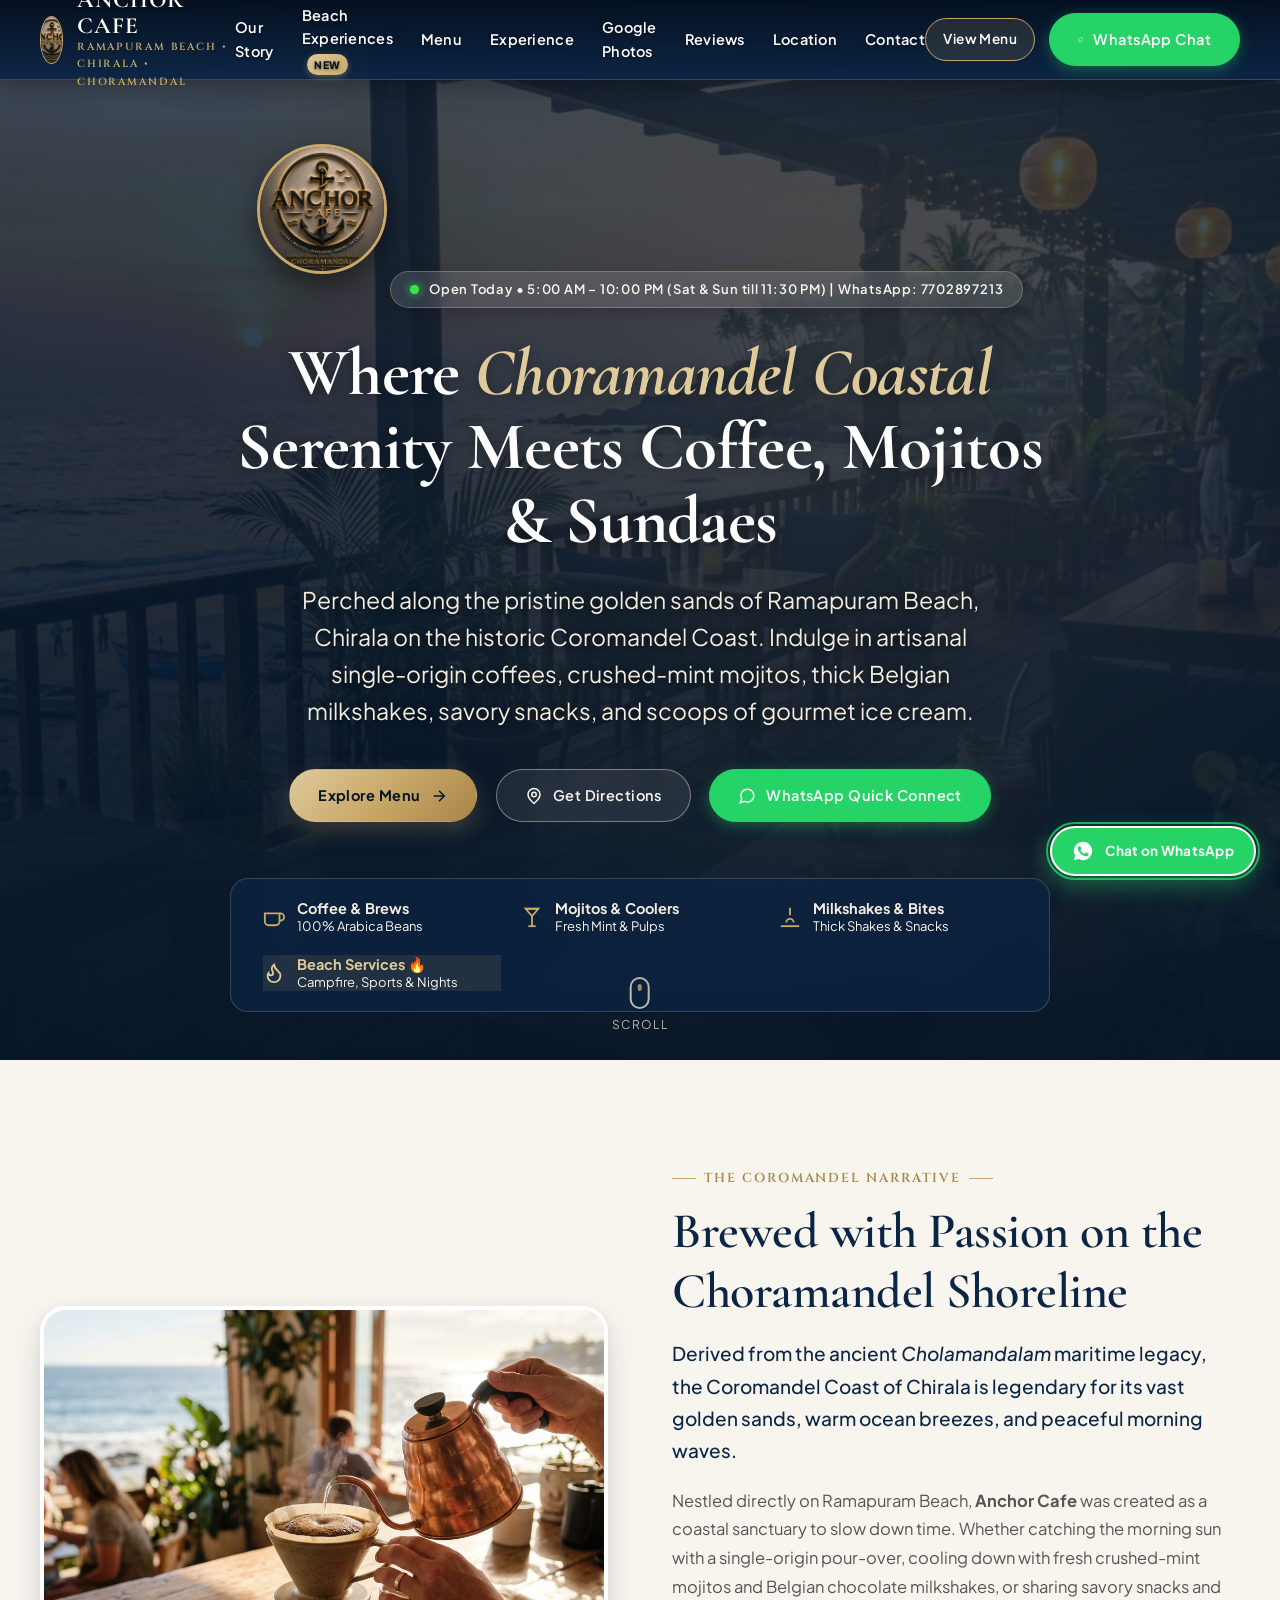
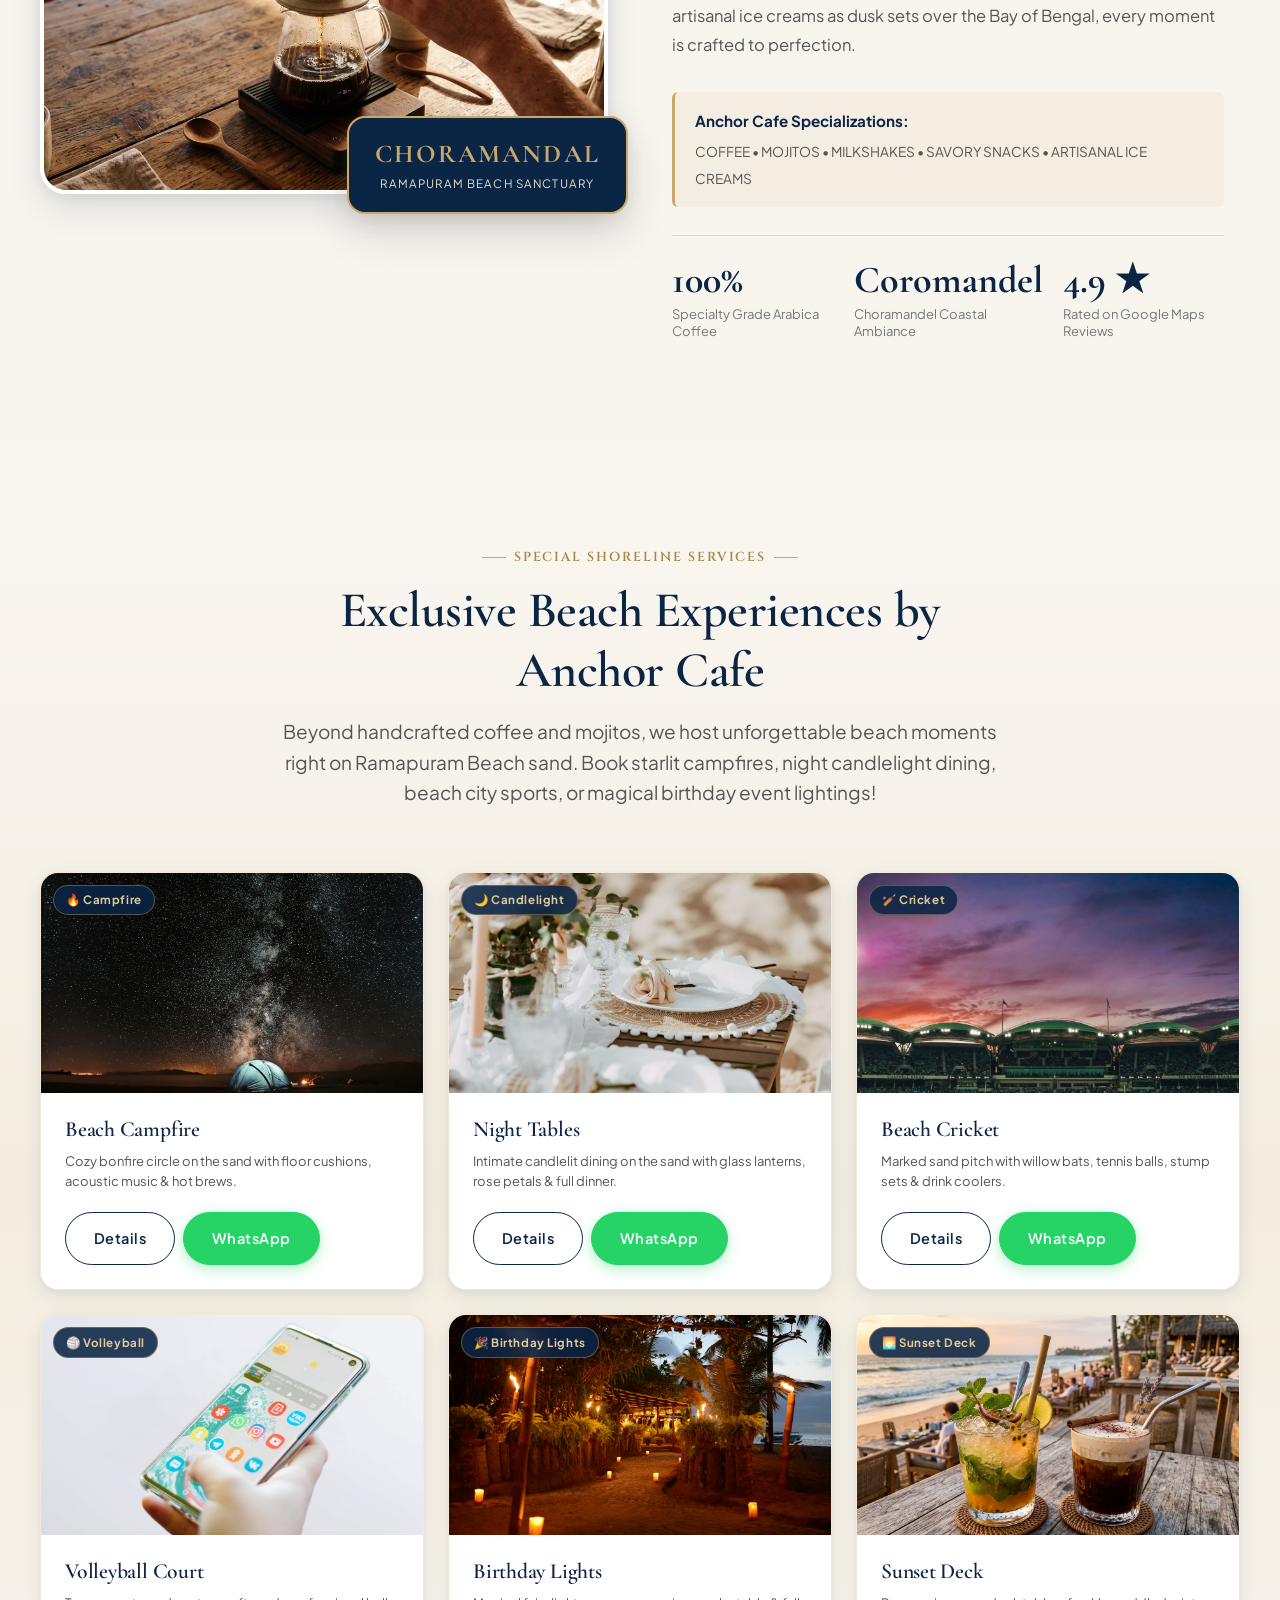
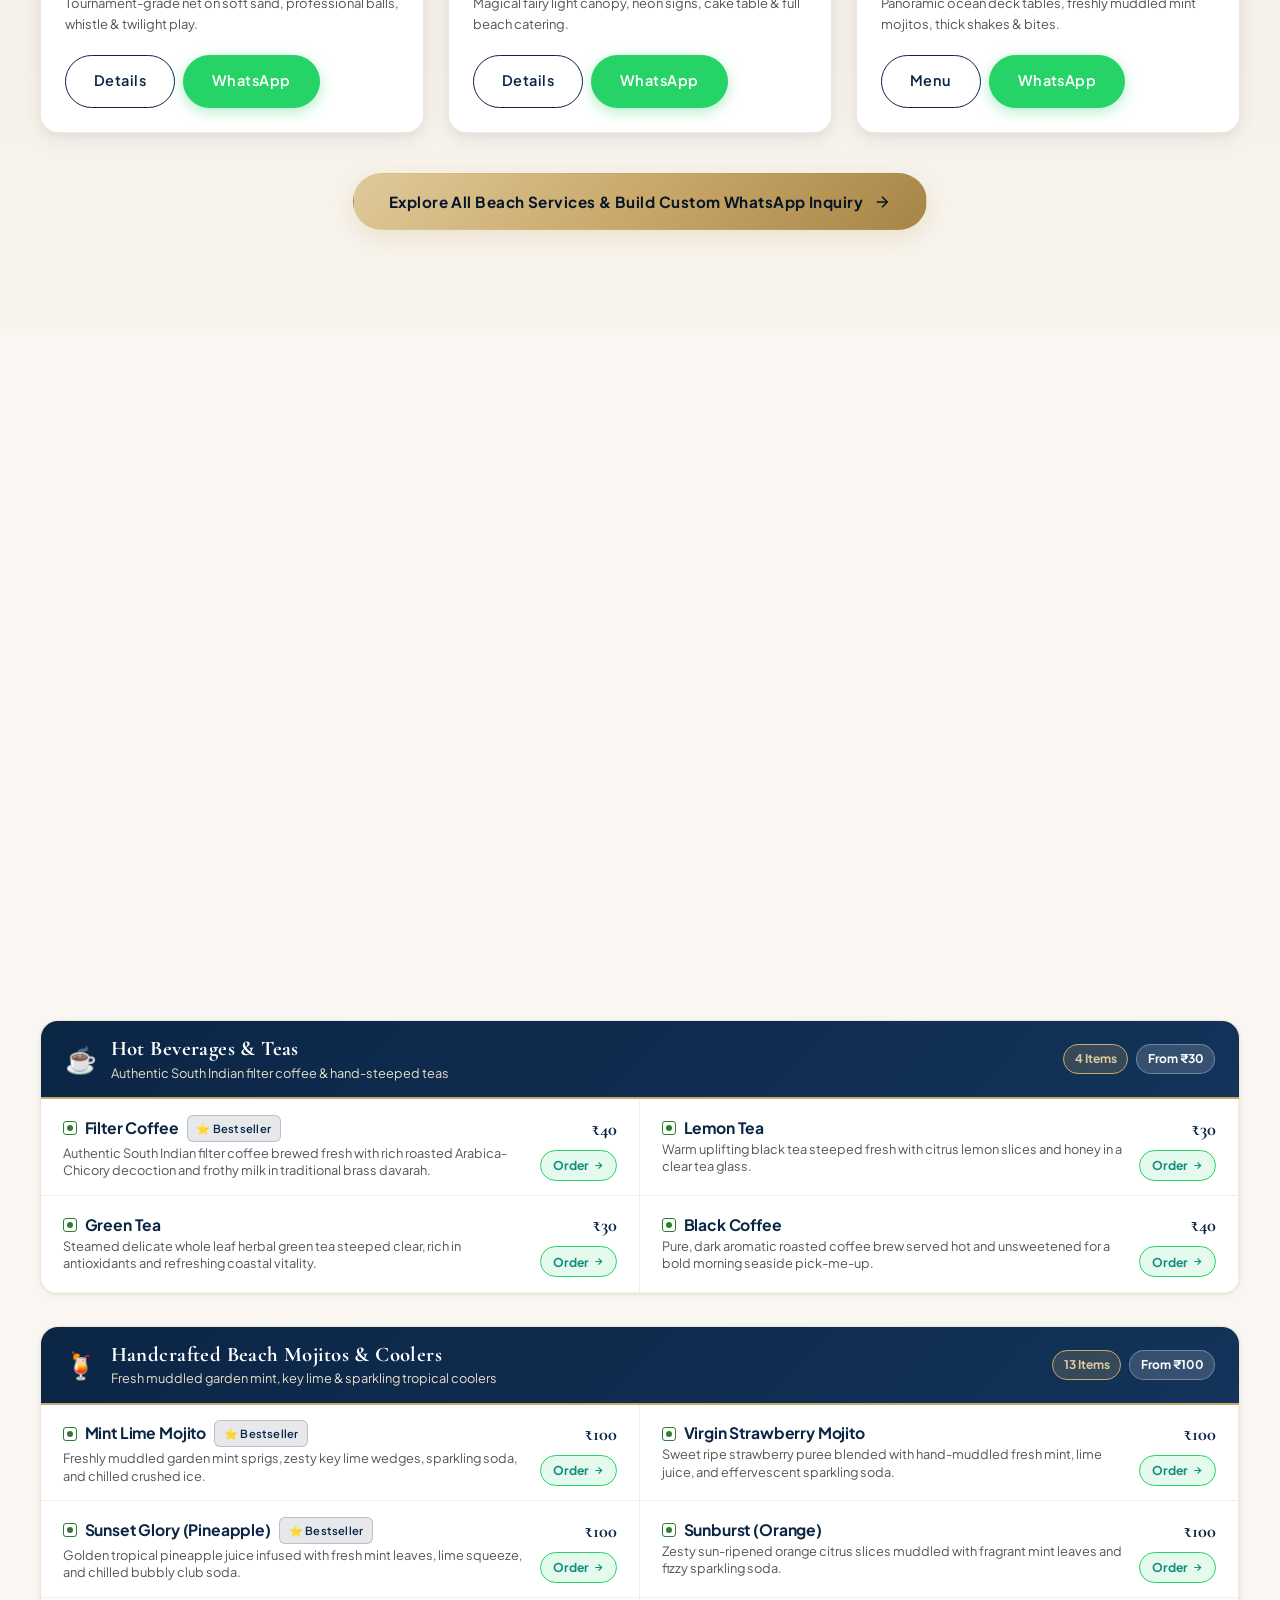
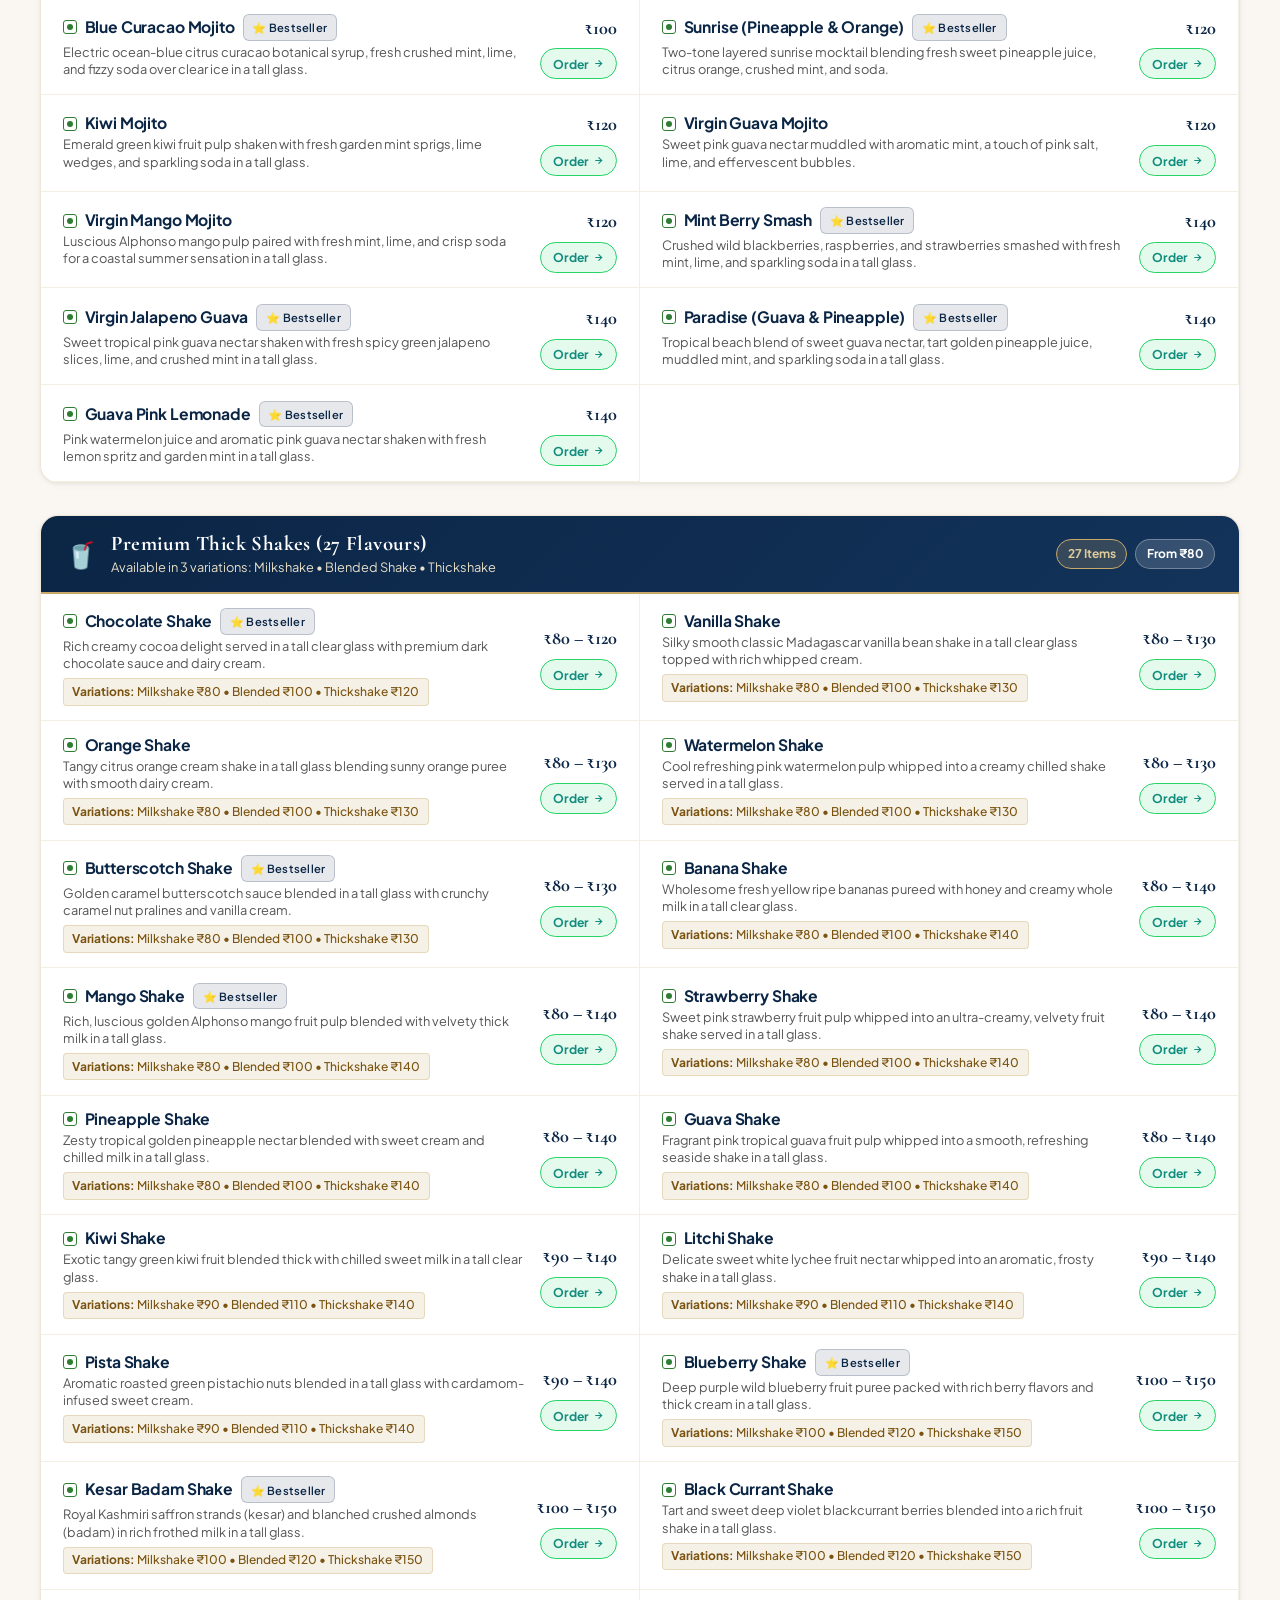
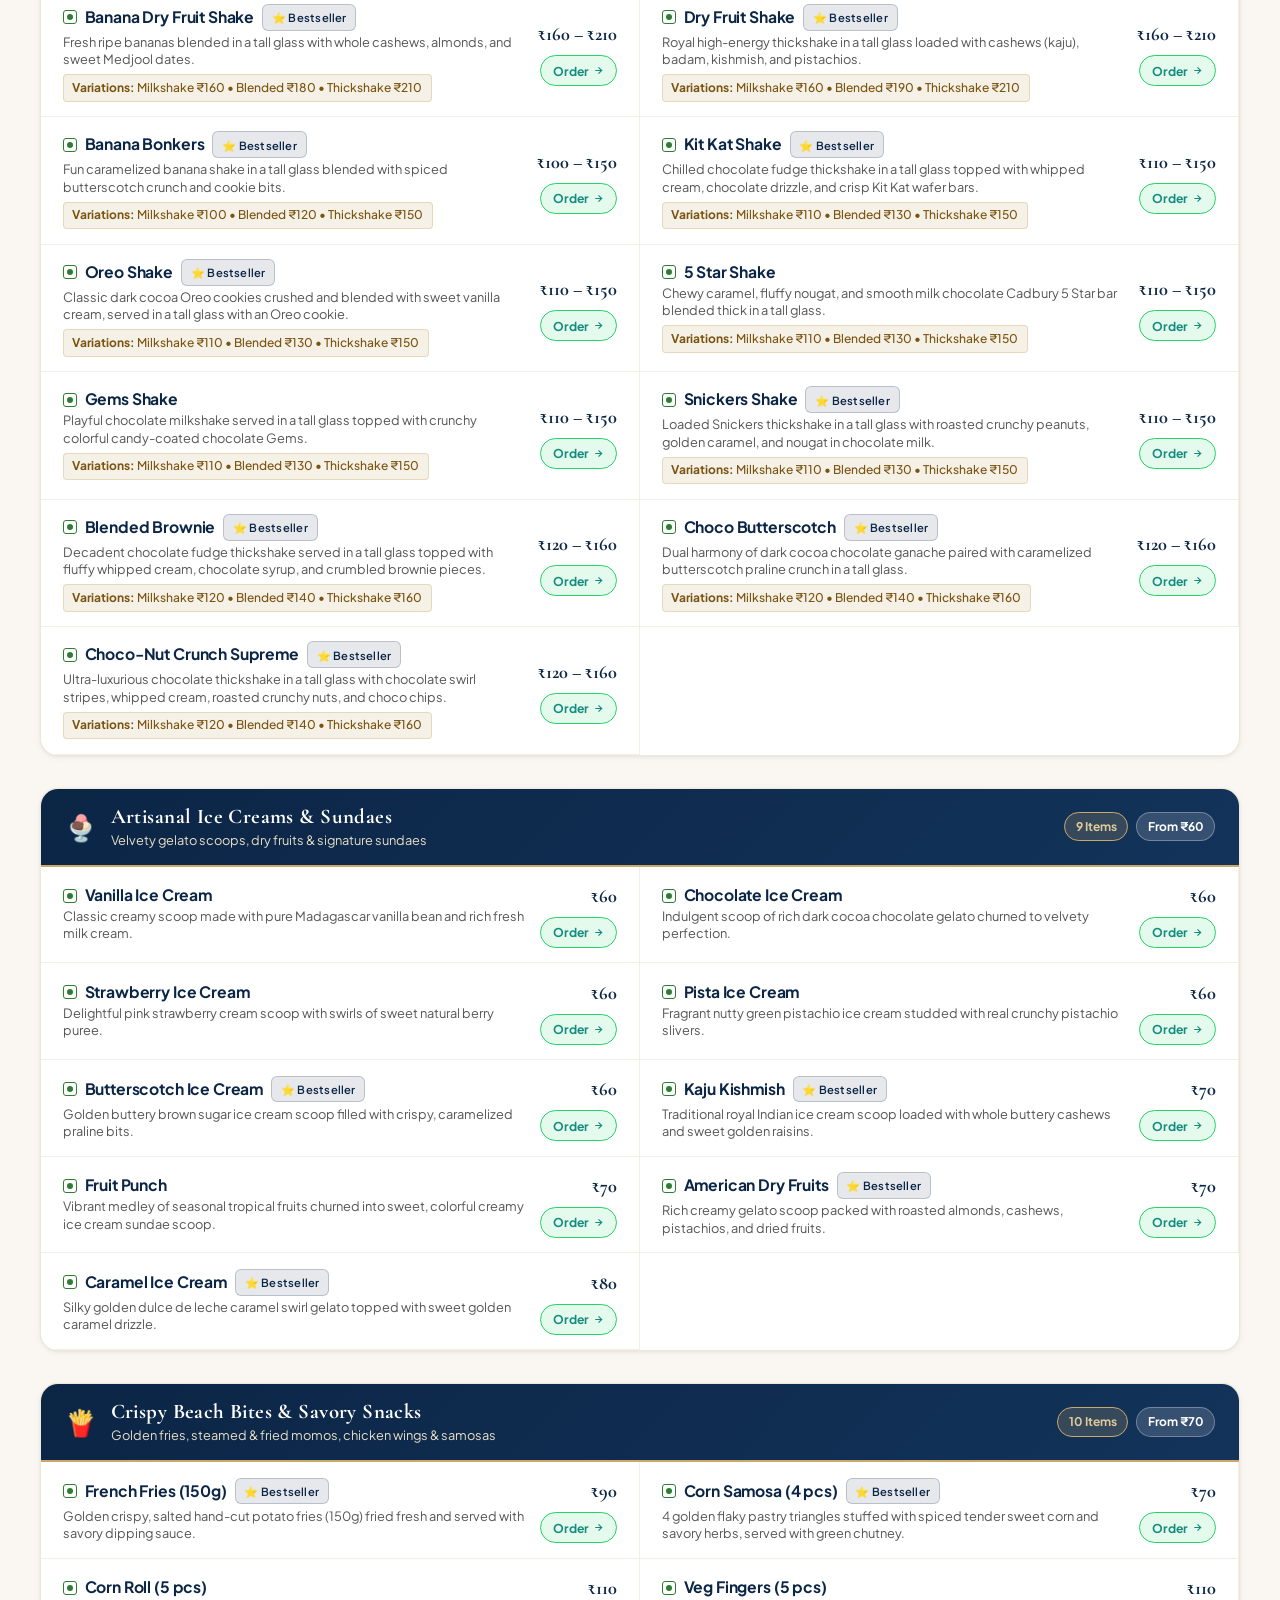
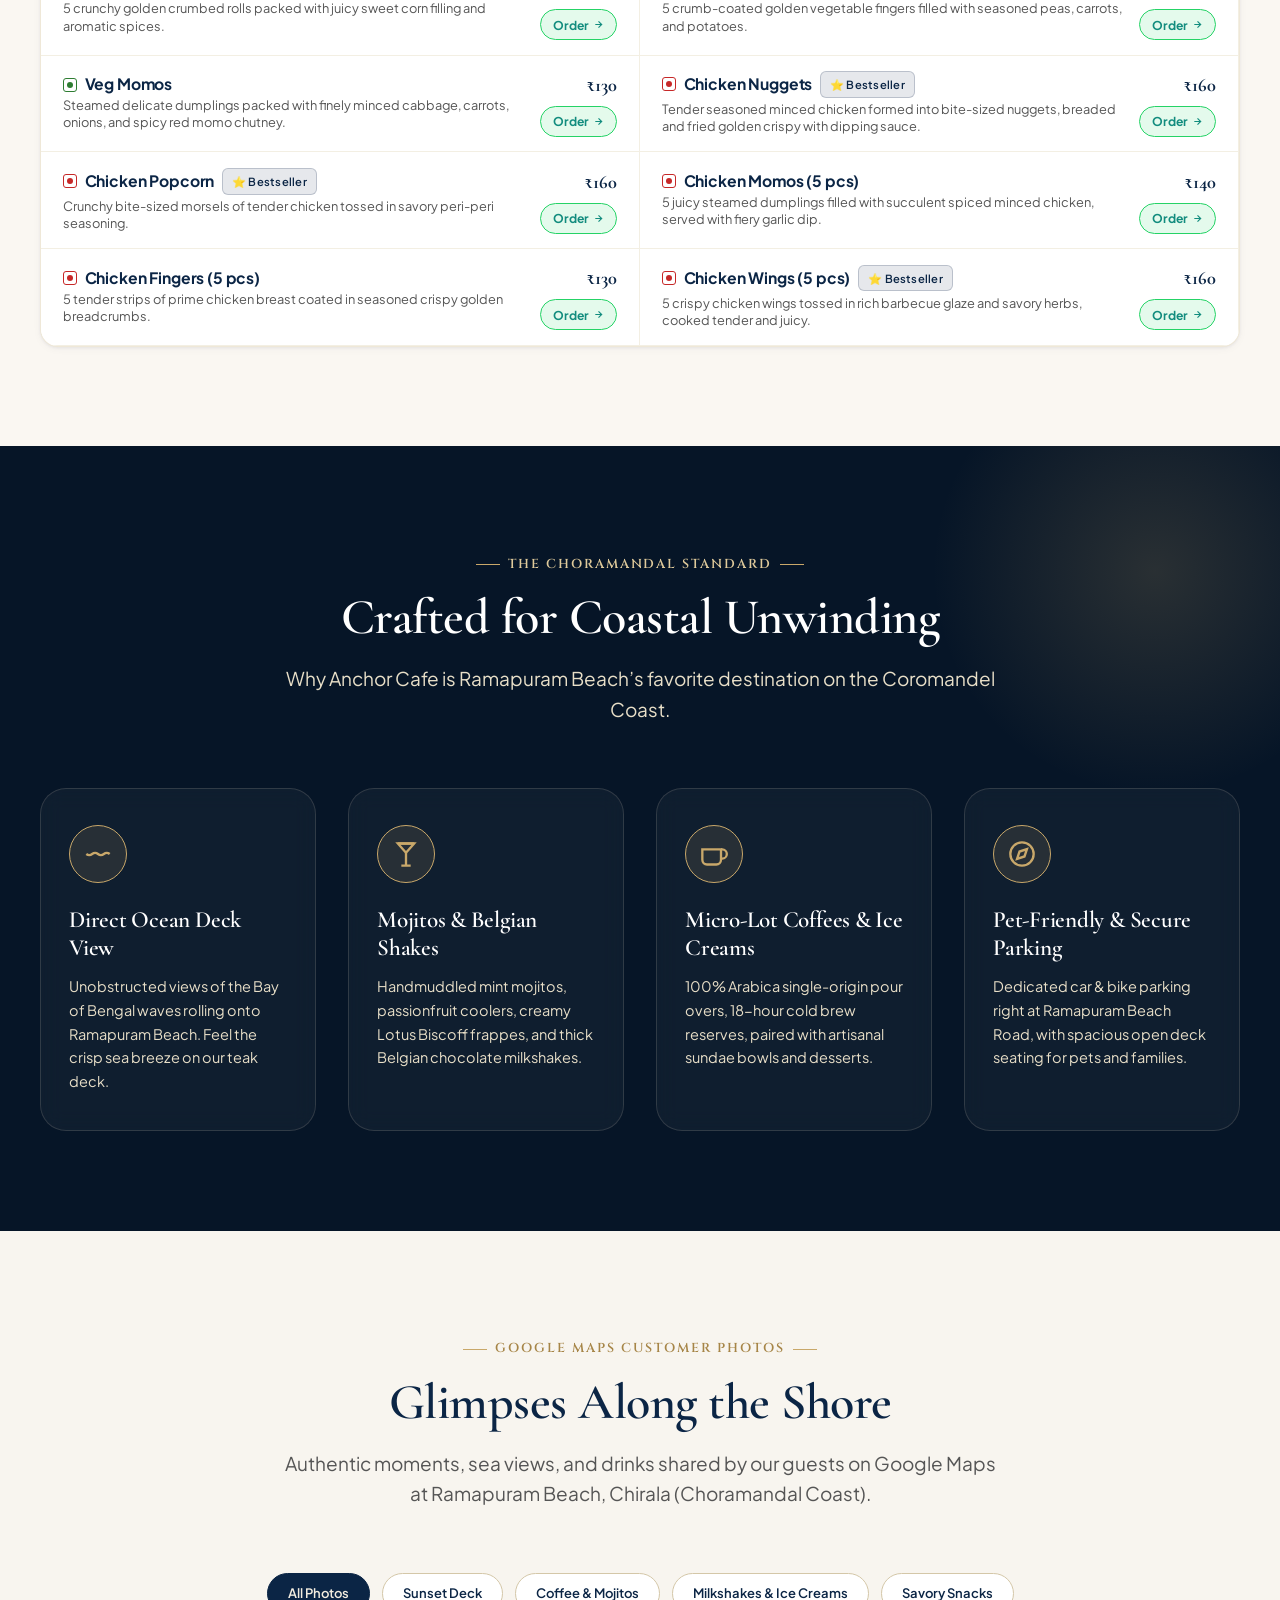
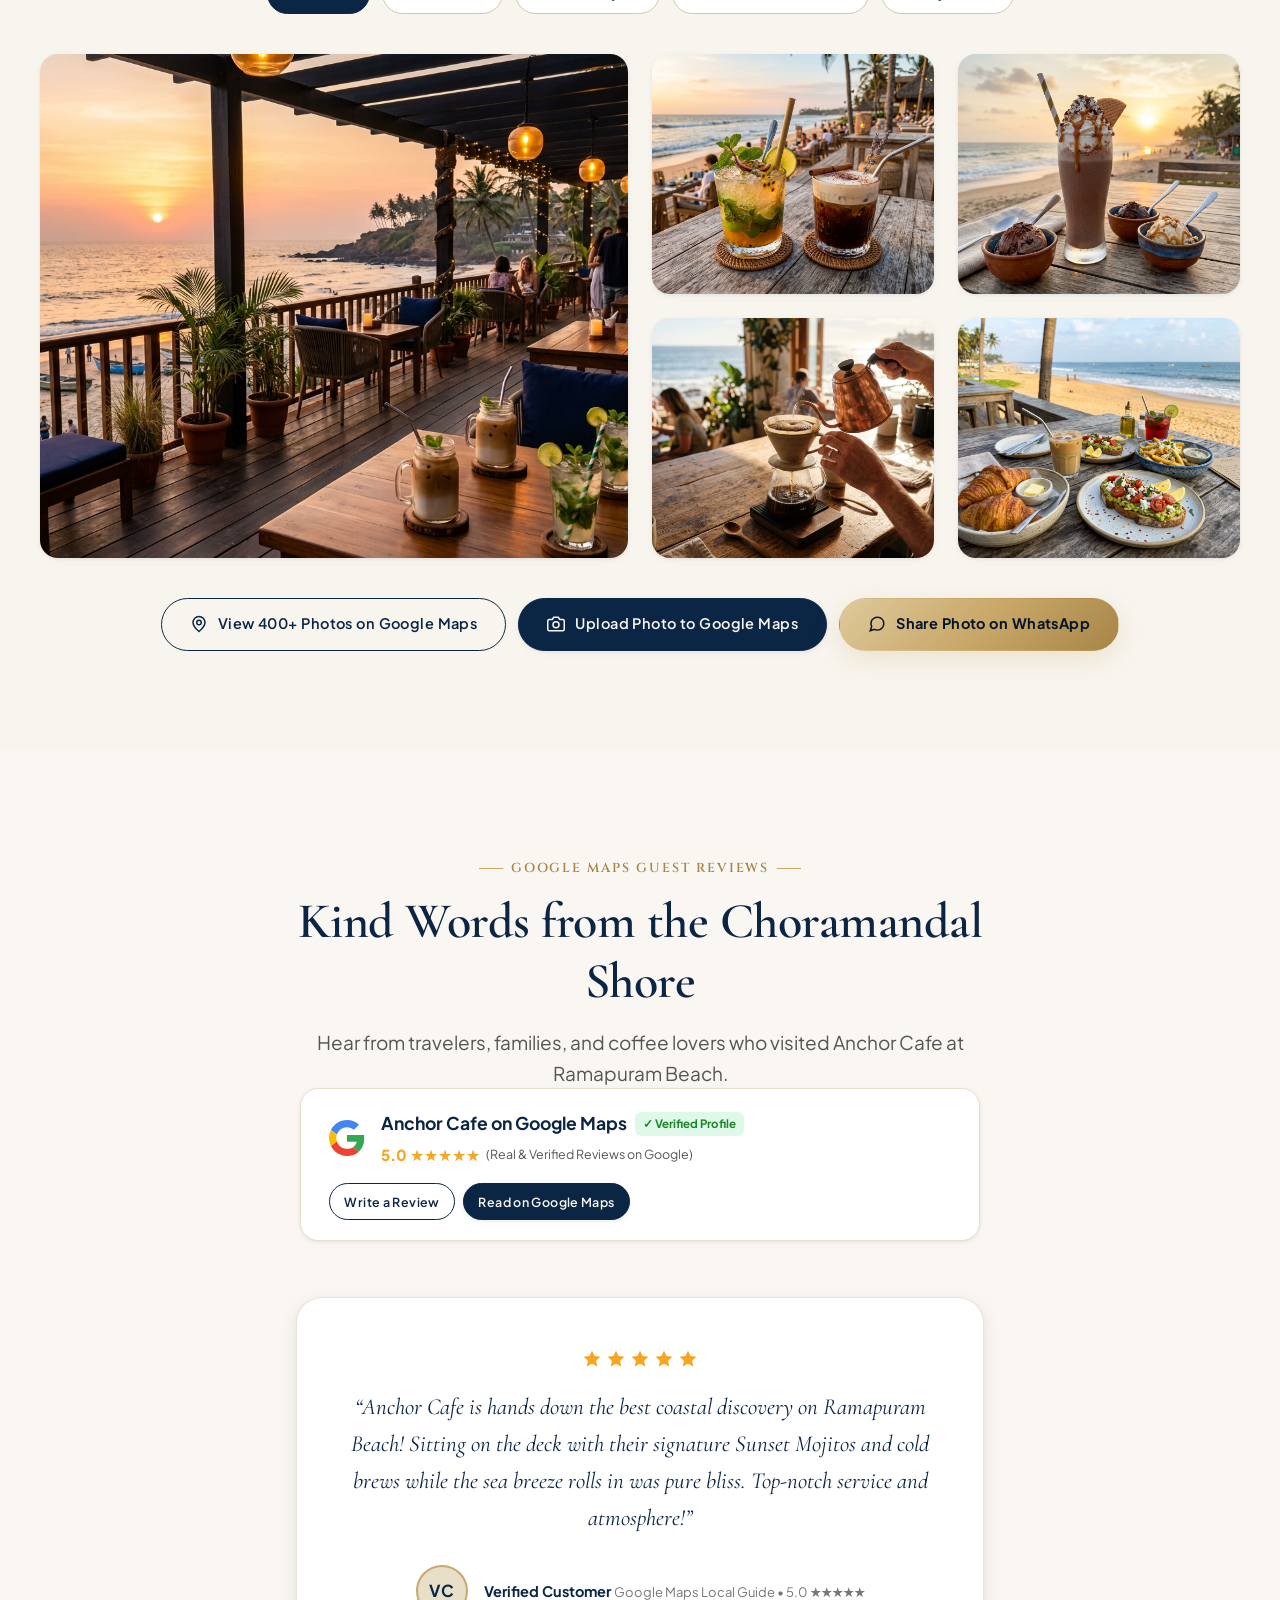
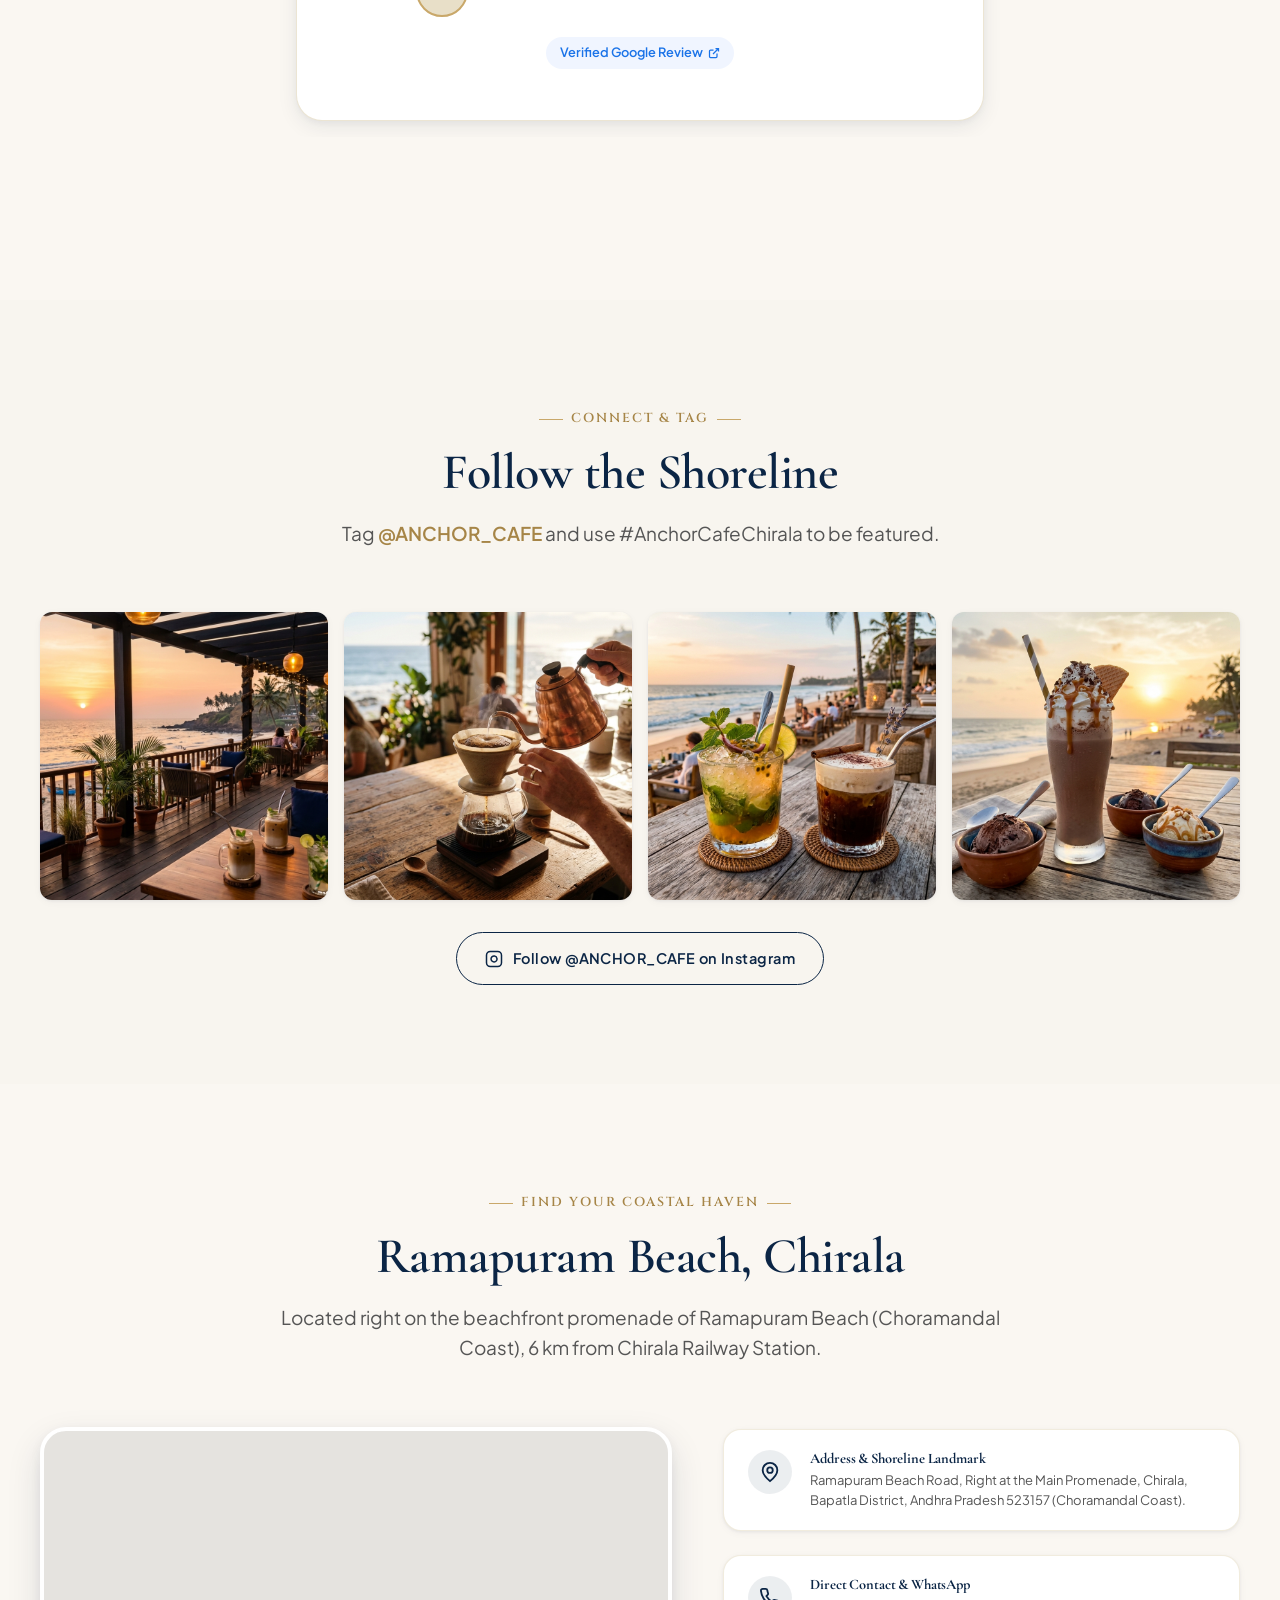
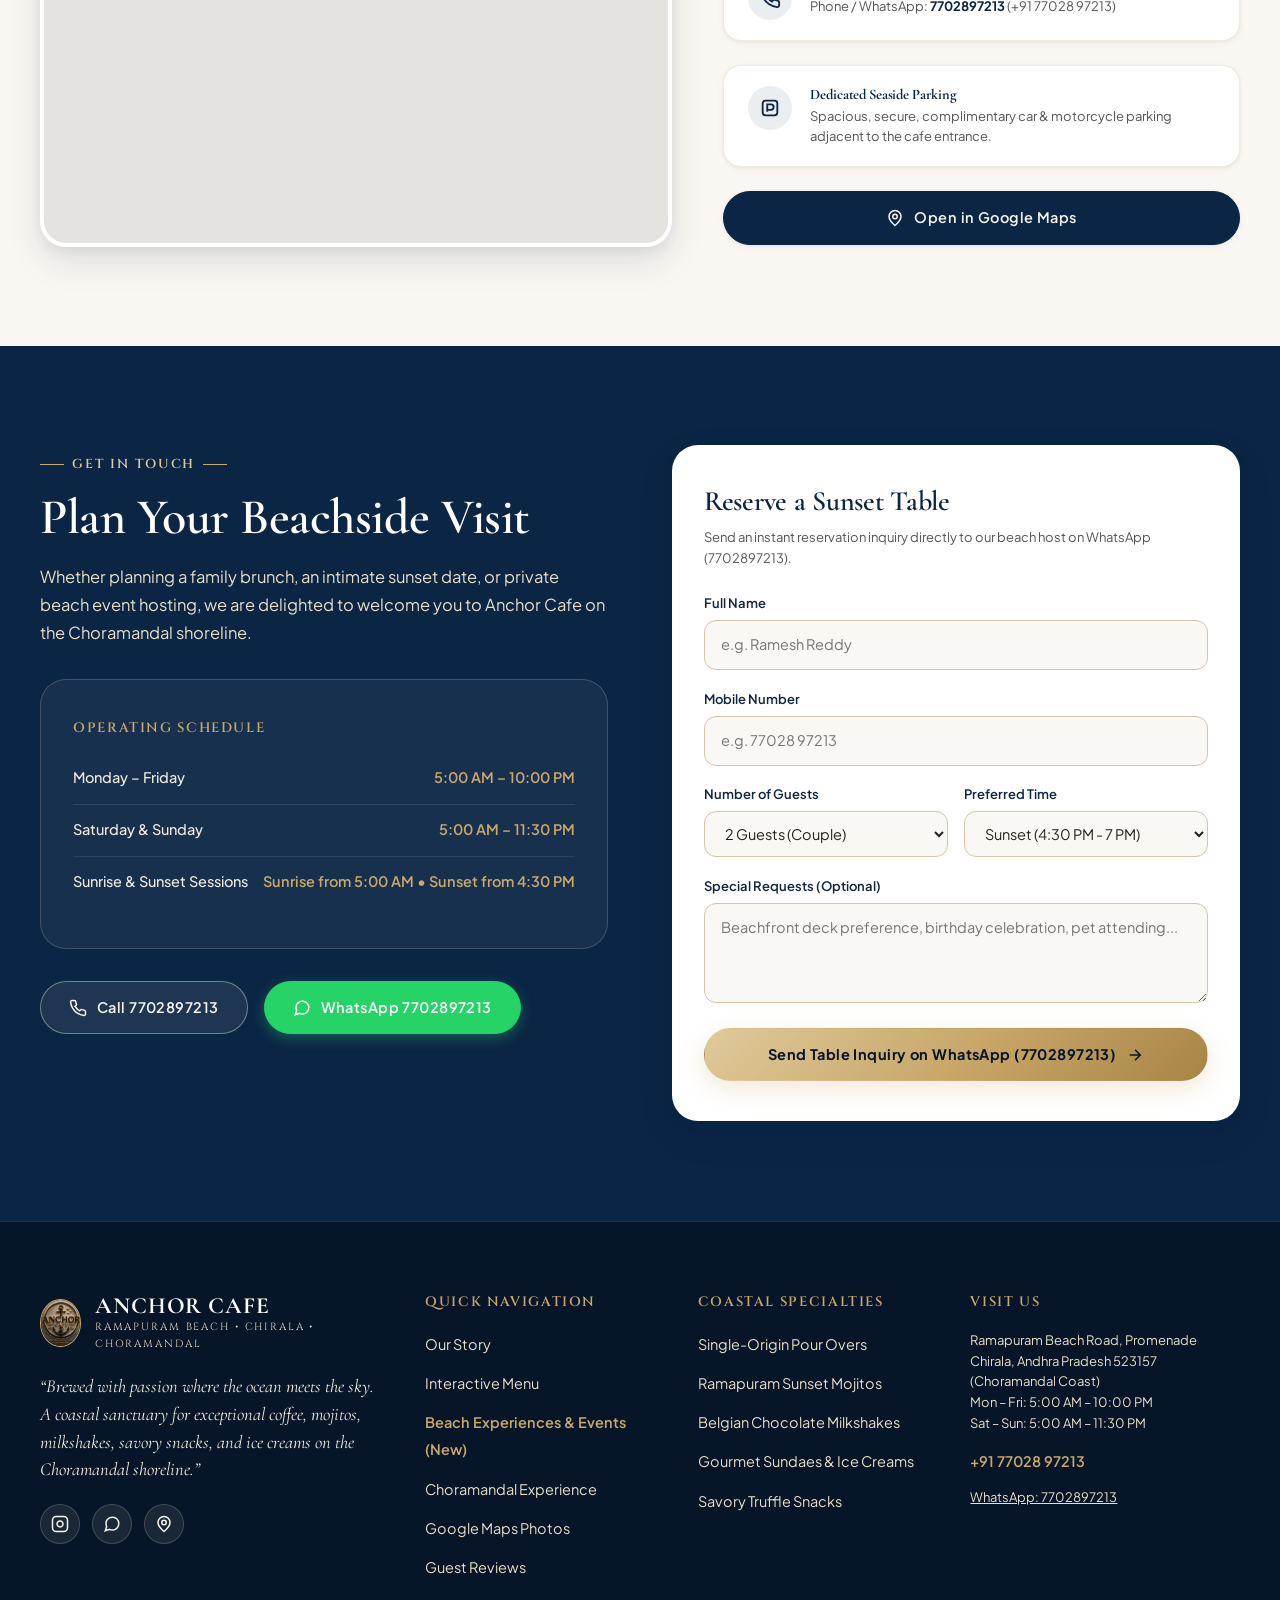
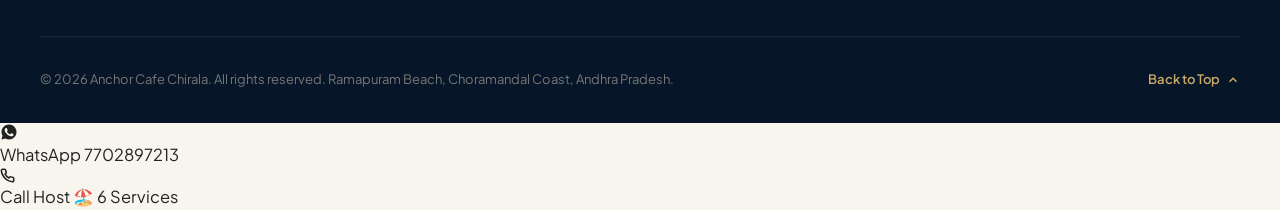
==== commit 97c52d3c: "feat(ui): redesign menu to compact image-free sections with variation pricing and move beach service" ====
--- a/index.html
+++ b/index.html
@@ -122,8 +122,8 @@
       <!-- Desktop Navigation -->
       <nav class="desktop-nav" aria-label="Primary Navigation">
         <a href="#story" class="nav-link">Our Story</a>
+        <a href="#beach-services" class="nav-link">Beach Experiences <span class="nav-badge-pill">NEW</span></a>
         <a href="#menu" class="nav-link">Menu</a>
-        <a href="services.html" class="nav-link">Beach Experiences <span class="nav-badge-pill">NEW</span></a>
         <a href="#experience" class="nav-link">Experience</a>
         <a href="#gallery" class="nav-link">Google Photos</a>
         <a href="#reviews" class="nav-link">Reviews</a>
@@ -164,8 +164,8 @@
       </div>
       <nav class="mobile-nav-list">
         <a href="#story" class="mobile-nav-link">Our Story</a>
+        <a href="#beach-services" class="mobile-nav-link" style="color: var(--color-gold); font-weight: 700;">🔥 Beach Experiences &amp; Events <span class="nav-badge-pill">NEW</span></a>
         <a href="#menu" class="mobile-nav-link">Interactive Menu</a>
-        <a href="services.html" class="mobile-nav-link" style="color: var(--color-gold); font-weight: 700;">🔥 Beach Experiences &amp; Events <span class="nav-badge-pill">NEW</span></a>
         <a href="#experience" class="mobile-nav-link">Signature Experience</a>
         <a href="#gallery" class="mobile-nav-link">Google Maps Photos</a>
         <a href="#reviews" class="mobile-nav-link">Guest Reviews</a>
@@ -240,10 +240,17 @@
           <div class="hero-feature-item">
             <svg class="hero-feature-icon" viewBox="0 0 24 24" fill="none" stroke="currentColor" stroke-width="2"><path d="M12 10V2"/><path d="M22 22H2"/><path d="M8 18a4 4 0 0 1 8 0"/></svg>
             <div class="hero-feature-text">
-              <strong>Milkshakes & Ice Creams</strong>
-              <span>Artisanal Gelatos</span>
-            </div>
-          </div>
+              <strong>Milkshakes & Bites</strong>
+              <span>Thick Shakes & Snacks</span>
+            </div>
+          </div>
+          <a href="#beach-services" class="hero-feature-item" style="cursor: pointer; text-decoration: none; border-color: rgba(201,168,106,0.5); background: rgba(201,168,106,0.12);">
+            <svg class="hero-feature-icon" viewBox="0 0 24 24" fill="none" stroke="currentColor" stroke-width="2" style="color: var(--color-gold-light);"><path d="M8.5 14.5A2.5 2.5 0 0 0 11 12c0-1.38-.5-2-1-3-1.072-2.143-.224-4.054 2-6 .5 2.5 2 4.9 4 6.5 2 1.6 3 3.5 3 5.5a7 7 0 1 1-14 0c0-1.153.433-2.294 1-3a2.5 2.5 0 0 0 2.5 2.5z"/></svg>
+            <div class="hero-feature-text">
+              <strong style="color: var(--color-gold-light);">Beach Services 🔥</strong>
+              <span>Campfire, Sports & Nights</span>
+            </div>
+          </a>
         </div>
       </div>
 
@@ -299,6 +306,149 @@
               </div>
             </div>
           </div>
+        </div>
+      </div>
+    </section>
+
+    <!-- 3b. Exclusive Beach Experiences & Services Showcase -->
+    <section class="section-padding beach-showcase-section" id="beach-services" aria-label="Ramapuram Beach Experiences & Services">
+      <div class="container">
+        <div class="section-header fade-in-element">
+          <span class="eyebrow" style="color: var(--color-gold-dark);">Special Shoreline Services</span>
+          <h2 class="section-title">Exclusive Beach Experiences by Anchor Cafe</h2>
+          <p class="section-subtitle">
+            Beyond handcrafted coffee and mojitos, we host unforgettable beach moments right on Ramapuram Beach sand. Book starlit campfires, night candlelight dining, beach city sports, or magical birthday event lightings!
+          </p>
+        </div>
+
+        <div class="showcase-cards-grid">
+          <!-- Item 1: Campfire -->
+          <div class="showcase-card fade-in-element">
+            <div class="showcase-card-img-wrap">
+              <img src="assets/images/service_campfire.jpg" alt="Beach campfire on the sand at Ramapuram Beach" class="showcase-card-img" loading="lazy" onerror="this.onerror=null;this.src='assets/images/anchor_cafe_logo.jpg';">
+              <span class="showcase-card-badge">🔥 Campfire</span>
+            </div>
+            <div class="showcase-card-body">
+              <h3 class="showcase-card-title">Beach Campfire</h3>
+              <p class="showcase-card-desc">
+                Cozy bonfire circle on the sand with floor cushions, acoustic music &amp; hot brews.
+              </p>
+              <div class="showcase-card-footer">
+                <a href="services.html#campfire" class="btn btn-outline">Details</a>
+                <a href="https://wa.me/917702897213?text=%F0%9F%94%A5%20Hi%20Anchor%20Cafe!%20I'd%20love%20to%20book%20a%20Beach%20Campfire%20experience%20at%20Ramapuram%20Beach." target="_blank" rel="noopener" class="btn btn-whatsapp">
+                  WhatsApp
+                </a>
+              </div>
+            </div>
+          </div>
+
+          <!-- Item 2: Night Tables -->
+          <div class="showcase-card fade-in-element">
+            <div class="showcase-card-img-wrap">
+              <img src="assets/images/service_night_tables.jpg" alt="Candlelight night beach tables at Ramapuram Beach" class="showcase-card-img" loading="lazy" onerror="this.onerror=null;this.src='assets/images/anchor_cafe_logo.jpg';">
+              <span class="showcase-card-badge">🌙 Candlelight</span>
+            </div>
+            <div class="showcase-card-body">
+              <h3 class="showcase-card-title">Night Tables</h3>
+              <p class="showcase-card-desc">
+                Intimate candlelit dining on the sand with glass lanterns, rose petals &amp; full dinner.
+              </p>
+              <div class="showcase-card-footer">
+                <a href="services.html#night-tables" class="btn btn-outline">Details</a>
+                <a href="https://wa.me/917702897213?text=%F0%9F%8C%99%20Hi%20Anchor%20Cafe!%20I%20want%20to%20reserve%20a%20Night-Time%20Beach%20Table%20(Candlelight%20Dining)%20at%20Ramapuram%20Beach." target="_blank" rel="noopener" class="btn btn-whatsapp">
+                  WhatsApp
+                </a>
+              </div>
+            </div>
+          </div>
+
+          <!-- Item 3: Beach Cricket -->
+          <div class="showcase-card fade-in-element">
+            <div class="showcase-card-img-wrap">
+              <img src="assets/images/service_cricket.jpg" alt="Beach cricket turf on the sand at Ramapuram Beach" class="showcase-card-img" loading="lazy" onerror="this.onerror=null;this.src='assets/images/anchor_cafe_logo.jpg';">
+              <span class="showcase-card-badge">🏏 Cricket</span>
+            </div>
+            <div class="showcase-card-body">
+              <h3 class="showcase-card-title">Beach Cricket</h3>
+              <p class="showcase-card-desc">
+                Marked sand pitch with willow bats, tennis balls, stump sets &amp; drink coolers.
+              </p>
+              <div class="showcase-card-footer">
+                <a href="services.html#beach-sports" class="btn btn-outline">Details</a>
+                <a href="https://wa.me/917702897213?text=%F0%9F%8F%8F%20Hi%20Anchor%20Cafe!%20We%20want%20to%20book%20Beach%20Cricket%20at%20Ramapuram%20Beach." target="_blank" rel="noopener" class="btn btn-whatsapp">
+                  WhatsApp
+                </a>
+              </div>
+            </div>
+          </div>
+
+          <!-- Item 4: Beach Volleyball -->
+          <div class="showcase-card fade-in-element">
+            <div class="showcase-card-img-wrap">
+              <img src="assets/images/service_beach_sports.jpg" alt="Beach volleyball on the sand at Ramapuram Beach" class="showcase-card-img" loading="lazy" onerror="this.onerror=null;this.src='assets/images/anchor_cafe_logo.jpg';">
+              <span class="showcase-card-badge">🏐 Volleyball</span>
+            </div>
+            <div class="showcase-card-body">
+              <h3 class="showcase-card-title">Volleyball Court</h3>
+              <p class="showcase-card-desc">
+                Tournament-grade net on soft sand, professional balls, whistle &amp; twilight play.
+              </p>
+              <div class="showcase-card-footer">
+                <a href="services.html#beach-sports" class="btn btn-outline">Details</a>
+                <a href="https://wa.me/917702897213?text=%E2%9A%BD%20Hi%20Anchor%20Cafe!%20We%20want%20to%20book%20Beach%20Volleyball%20at%20Ramapuram%20Beach." target="_blank" rel="noopener" class="btn btn-whatsapp">
+                  WhatsApp
+                </a>
+              </div>
+            </div>
+          </div>
+
+          <!-- Item 5: Birthday Lighting -->
+          <div class="showcase-card fade-in-element">
+            <div class="showcase-card-img-wrap">
+              <img src="assets/images/service_birthday_lighting.jpg" alt="Birthday event lighting canopy and party setup on Ramapuram beach" class="showcase-card-img" loading="lazy" onerror="this.onerror=null;this.src='assets/images/anchor_cafe_logo.jpg';">
+              <span class="showcase-card-badge">🎉 Birthday Lights</span>
+            </div>
+            <div class="showcase-card-body">
+              <h3 class="showcase-card-title">Birthday Lights</h3>
+              <p class="showcase-card-desc">
+                Magical fairy light canopy, neon signs, cake table &amp; full beach catering.
+              </p>
+              <div class="showcase-card-footer">
+                <a href="services.html#birthday-lighting" class="btn btn-outline">Details</a>
+                <a href="https://wa.me/917702897213?text=%F0%9F%8E%89%E2%9C%A8%20Hi%20Anchor%20Cafe!%20I'm%20planning%20a%20Birthday%20Celebration%20with%20Beach%20Lightings%20at%20Ramapuram%20Beach." target="_blank" rel="noopener" class="btn btn-whatsapp">
+                  WhatsApp
+                </a>
+              </div>
+            </div>
+          </div>
+
+          <!-- Item 6: Sunset Deck & Mojitos -->
+          <div class="showcase-card fade-in-element">
+            <div class="showcase-card-img-wrap">
+              <img src="assets/images/sunset_mojitos.jpg" alt="Sunset deck seating with fresh mojitos at Ramapuram Beach" class="showcase-card-img" loading="lazy" onerror="this.onerror=null;this.src='assets/images/anchor_cafe_logo.jpg';">
+              <span class="showcase-card-badge">🌅 Sunset Deck</span>
+            </div>
+            <div class="showcase-card-body">
+              <h3 class="showcase-card-title">Sunset Deck</h3>
+              <p class="showcase-card-desc">
+                Panoramic ocean deck tables, freshly muddled mint mojitos, thick shakes &amp; bites.
+              </p>
+              <div class="showcase-card-footer">
+                <a href="#menu" class="btn btn-outline">Menu</a>
+                <a href="https://wa.me/917702897213?text=%F0%9F%8C%85%20Hi%20Anchor%20Cafe!%20I%20want%20to%20reserve%20a%20Sunset%20Deck%20table%20at%20Ramapuram%20Beach." target="_blank" rel="noopener" class="btn btn-whatsapp">
+                  WhatsApp
+                </a>
+              </div>
+            </div>
+          </div>
+        </div>
+
+        <!-- Banner Action to services.html -->
+        <div style="text-align: center; margin-top: 2.5rem;" class="fade-in-element">
+          <a href="services.html" class="btn btn-gold" style="padding: 0.95rem 2.2rem; font-size: 0.95rem;">
+            <span>Explore All Beach Services &amp; Build Custom WhatsApp Inquiry</span>
+            <svg class="icon-svg" viewBox="0 0 24 24" fill="none" stroke="currentColor" stroke-width="2"><line x1="5" y1="12" x2="19" y2="12"/><polyline points="12 5 19 12 12 19"/></svg>
+          </a>
         </div>
       </div>
     </section>
@@ -317,18 +467,16 @@
           </div>
         </div>
 
-        <!-- Authentic Printed Menu Cards Showcase -->
-        <div class="printed-menu-showcase fade-in-element">
-          <div class="printed-menu-showcase-header">
-            <h3 class="printed-menu-showcase-title">
-              <svg width="22" height="22" viewBox="0 0 24 24" fill="none" stroke="currentColor" stroke-width="2"><path d="M2 3h6a4 4 0 0 1 4 4v14a3 3 0 0 0-3-3H2z"/><path d="M22 3h-6a4 4 0 0 0-4 4v14a3 3 0 0 1 3-3h7z"/></svg>
-              <span>Authentic Printed Menu Cards (4 Pages)</span>
-            </h3>
-            <p style="font-size: 0.85rem; color: var(--color-charcoal-muted); margin-top: 0.25rem;">
-              Click any card below to view the official printed menu as served at Anchor Cafe.
-            </p>
-          </div>
-          <div class="printed-menu-cards-grid">
+        <!-- Compact Collapsible Scanned Printed Menu Cards Showcase -->
+        <details class="printed-menu-details fade-in-element">
+          <summary class="printed-menu-summary">
+            <div style="display: flex; align-items: center; gap: 0.65rem;">
+              <svg width="20" height="20" viewBox="0 0 24 24" fill="none" stroke="currentColor" stroke-width="2"><path d="M2 3h6a4 4 0 0 1 4 4v14a3 3 0 0 0-3-3H2z"/><path d="M22 3h-6a4 4 0 0 0-4 4v14a3 3 0 0 1 3-3h7z"/></svg>
+              <span><strong>View Original Printed Cafe Menu Cards</strong> (4 Scanned Pages)</span>
+            </div>
+            <span class="printed-menu-toggle-hint">Tap to view photos ▼</span>
+          </summary>
+          <div class="printed-menu-cards-grid" style="margin-top: 1rem;">
             <div class="printed-menu-card-tile printed-card-trigger" data-img="assets/images/card_hot_beverages.jpg" data-title="Page 1: Hot Beverages Menu Card">
               <img src="assets/images/card_hot_beverages.jpg" alt="Hot Beverages Menu Card" loading="lazy">
               <span>☕ Hot Beverages</span>
@@ -350,7 +498,7 @@
               <small>Veg &amp; Chicken Specials (From ₹70)</small>
             </div>
           </div>
-        </div>
+        </details>
 
         <div class="menu-controls fade-in-element">
           <!-- Search Bar -->
@@ -446,148 +594,6 @@
       </div>
     </section>
 
-    <!-- 5b. Exclusive Beach Experiences & Services Showcase -->
-    <section class="section-padding beach-showcase-section" id="beach-services" aria-label="Ramapuram Beach Experiences & Services">
-      <div class="container">
-        <div class="section-header fade-in-element">
-          <span class="eyebrow" style="color: var(--color-gold-dark);">Special Shoreline Services</span>
-          <h2 class="section-title">Exclusive Beach Experiences by Anchor Cafe</h2>
-          <p class="section-subtitle">
-            Beyond handcrafted coffee and mojitos, we host unforgettable beach moments right on Ramapuram Beach sand. Book starlit campfires, night candlelight dining, beach city sports, or magical birthday event lightings!
-          </p>
-        </div>
-
-        <div class="showcase-cards-grid">
-          <!-- Item 1: Campfire -->
-          <div class="showcase-card fade-in-element">
-            <div class="showcase-card-img-wrap">
-              <img src="assets/images/service_campfire.jpg" alt="Beach campfire on the sand at Ramapuram Beach" class="showcase-card-img" loading="lazy" onerror="this.onerror=null;this.src='assets/images/anchor_cafe_logo.jpg';">
-              <span class="showcase-card-badge">🔥 Campfire</span>
-            </div>
-            <div class="showcase-card-body">
-              <h3 class="showcase-card-title">Beach Campfire</h3>
-              <p class="showcase-card-desc">
-                Cozy bonfire circle on the sand with floor cushions, acoustic music &amp; hot brews.
-              </p>
-              <div class="showcase-card-footer">
-                <a href="services.html#campfire" class="btn btn-outline">Details</a>
-                <a href="https://wa.me/917702897213?text=%F0%9F%94%A5%20Hi%20Anchor%20Cafe!%20I'd%20love%20to%20book%20a%20Beach%20Campfire%20experience%20at%20Ramapuram%20Beach." target="_blank" rel="noopener" class="btn btn-whatsapp">
-                  WhatsApp
-                </a>
-              </div>
-            </div>
-          </div>
-
-          <!-- Item 2: Night Tables -->
-          <div class="showcase-card fade-in-element">
-            <div class="showcase-card-img-wrap">
-              <img src="assets/images/service_night_tables.jpg" alt="Candlelight night beach tables at Ramapuram Beach" class="showcase-card-img" loading="lazy" onerror="this.onerror=null;this.src='assets/images/anchor_cafe_logo.jpg';">
-              <span class="showcase-card-badge">🌙 Candlelight</span>
-            </div>
-            <div class="showcase-card-body">
-              <h3 class="showcase-card-title">Night Tables</h3>
-              <p class="showcase-card-desc">
-                Intimate candlelit dining on the sand with glass lanterns, rose petals &amp; full dinner.
-              </p>
-              <div class="showcase-card-footer">
-                <a href="services.html#night-tables" class="btn btn-outline">Details</a>
-                <a href="https://wa.me/917702897213?text=%F0%9F%8C%99%20Hi%20Anchor%20Cafe!%20I%20want%20to%20reserve%20a%20Night-Time%20Beach%20Table%20(Candlelight%20Dining)%20at%20Ramapuram%20Beach." target="_blank" rel="noopener" class="btn btn-whatsapp">
-                  WhatsApp
-                </a>
-              </div>
-            </div>
-          </div>
-
-          <!-- Item 3: Beach Cricket -->
-          <div class="showcase-card fade-in-element">
-            <div class="showcase-card-img-wrap">
-              <img src="assets/images/service_cricket.jpg" alt="Beach cricket turf on the sand at Ramapuram Beach" class="showcase-card-img" loading="lazy" onerror="this.onerror=null;this.src='assets/images/anchor_cafe_logo.jpg';">
-              <span class="showcase-card-badge">🏏 Cricket</span>
-            </div>
-            <div class="showcase-card-body">
-              <h3 class="showcase-card-title">Beach Cricket</h3>
-              <p class="showcase-card-desc">
-                Marked sand pitch with willow bats, tennis balls, stump sets &amp; drink coolers.
-              </p>
-              <div class="showcase-card-footer">
-                <a href="services.html#beach-sports" class="btn btn-outline">Details</a>
-                <a href="https://wa.me/917702897213?text=%F0%9F%8F%8F%20Hi%20Anchor%20Cafe!%20We%20want%20to%20book%20Beach%20Cricket%20at%20Ramapuram%20Beach." target="_blank" rel="noopener" class="btn btn-whatsapp">
-                  WhatsApp
-                </a>
-              </div>
-            </div>
-          </div>
-
-          <!-- Item 4: Beach Volleyball -->
-          <div class="showcase-card fade-in-element">
-            <div class="showcase-card-img-wrap">
-              <img src="assets/images/service_beach_sports.jpg" alt="Beach volleyball on the sand at Ramapuram Beach" class="showcase-card-img" loading="lazy" onerror="this.onerror=null;this.src='assets/images/anchor_cafe_logo.jpg';">
-              <span class="showcase-card-badge">🏐 Volleyball</span>
-            </div>
-            <div class="showcase-card-body">
-              <h3 class="showcase-card-title">Volleyball Court</h3>
-              <p class="showcase-card-desc">
-                Tournament-grade net on soft sand, professional balls, whistle &amp; twilight play.
-              </p>
-              <div class="showcase-card-footer">
-                <a href="services.html#beach-sports" class="btn btn-outline">Details</a>
-                <a href="https://wa.me/917702897213?text=%E2%9A%BD%20Hi%20Anchor%20Cafe!%20We%20want%20to%20book%20Beach%20Volleyball%20at%20Ramapuram%20Beach." target="_blank" rel="noopener" class="btn btn-whatsapp">
-                  WhatsApp
-                </a>
-              </div>
-            </div>
-          </div>
-
-          <!-- Item 5: Birthday Lighting -->
-          <div class="showcase-card fade-in-element">
-            <div class="showcase-card-img-wrap">
-              <img src="assets/images/service_birthday_lighting.jpg" alt="Birthday event lighting canopy and party setup on Ramapuram beach" class="showcase-card-img" loading="lazy" onerror="this.onerror=null;this.src='assets/images/anchor_cafe_logo.jpg';">
-              <span class="showcase-card-badge">🎉 Birthday Lights</span>
-            </div>
-            <div class="showcase-card-body">
-              <h3 class="showcase-card-title">Birthday Lights</h3>
-              <p class="showcase-card-desc">
-                Magical fairy light canopy, neon signs, cake table &amp; full beach catering.
-              </p>
-              <div class="showcase-card-footer">
-                <a href="services.html#birthday-lighting" class="btn btn-outline">Details</a>
-                <a href="https://wa.me/917702897213?text=%F0%9F%8E%89%E2%9C%A8%20Hi%20Anchor%20Cafe!%20I'm%20planning%20a%20Birthday%20Celebration%20with%20Beach%20Lightings%20at%20Ramapuram%20Beach." target="_blank" rel="noopener" class="btn btn-whatsapp">
-                  WhatsApp
-                </a>
-              </div>
-            </div>
-          </div>
-
-          <!-- Item 6: Sunset Deck & Mojitos -->
-          <div class="showcase-card fade-in-element">
-            <div class="showcase-card-img-wrap">
-              <img src="assets/images/sunset_mojitos.jpg" alt="Sunset deck seating with fresh mojitos at Ramapuram Beach" class="showcase-card-img" loading="lazy" onerror="this.onerror=null;this.src='assets/images/anchor_cafe_logo.jpg';">
-              <span class="showcase-card-badge">🌅 Sunset Deck</span>
-            </div>
-            <div class="showcase-card-body">
-              <h3 class="showcase-card-title">Sunset Deck</h3>
-              <p class="showcase-card-desc">
-                Panoramic ocean deck tables, freshly muddled mint mojitos, thick shakes &amp; bites.
-              </p>
-              <div class="showcase-card-footer">
-                <a href="#menu" class="btn btn-outline">Menu</a>
-                <a href="https://wa.me/917702897213?text=%F0%9F%8C%85%20Hi%20Anchor%20Cafe!%20I%20want%20to%20reserve%20a%20Sunset%20Deck%20table%20at%20Ramapuram%20Beach." target="_blank" rel="noopener" class="btn btn-whatsapp">
-                  WhatsApp
-                </a>
-              </div>
-            </div>
-          </div>
-        </div>
-
-        <!-- Banner Action to services.html -->
-        <div style="text-align: center; margin-top: 2.5rem;" class="fade-in-element">
-          <a href="services.html" class="btn btn-gold" style="padding: 0.95rem 2.2rem; font-size: 0.95rem;">
-            <span>Explore All Beach Services &amp; Build Custom WhatsApp Inquiry</span>
-            <svg class="icon-svg" viewBox="0 0 24 24" fill="none" stroke="currentColor" stroke-width="2"><line x1="5" y1="12" x2="19" y2="12"/><polyline points="12 5 19 12 12 19"/></svg>
-          </a>
-        </div>
-      </div>
-    </section>
 
     <!-- 6. Curated Coastal Gallery -->
     <section class="section-padding gallery-section" id="gallery" aria-label="Google Maps Customer Gallery">
--- a/style.css
+++ b/style.css
@@ -1104,78 +1104,263 @@
   border-color: var(--color-navy-soft);
 }
 
-.menu-cards-grid {
+/* ==========================================================================
+   Compact Menu Sections (Text-Based, Zero Image Bloat)
+   ========================================================================== */
+.menu-cards-grid,
+.menu-sections-wrapper {
+  display: flex;
+  flex-direction: column;
+  gap: 2rem;
+  width: 100%;
+}
+
+.menu-category-section {
+  background: #FFFFFF;
+  border: 1px solid rgba(232, 223, 200, 0.7);
+  border-radius: var(--radius-lg);
+  overflow: hidden;
+  box-shadow: var(--shadow-sm);
+  transition: border-color var(--transition-fast), box-shadow var(--transition-fast);
+}
+
+.menu-category-section:hover {
+  border-color: var(--color-gold);
+  box-shadow: var(--shadow-md);
+}
+
+.menu-section-header {
+  display: flex;
+  justify-content: space-between;
+  align-items: center;
+  padding: 1rem 1.5rem;
+  background: linear-gradient(135deg, var(--color-navy) 0%, var(--color-navy-soft) 100%);
+  color: #FFFFFF;
+  border-bottom: 2px solid var(--color-gold);
+  gap: 1rem;
+}
+
+.menu-section-header-title {
+  display: flex;
+  align-items: center;
+  gap: 0.85rem;
+}
+
+.menu-cat-icon {
+  font-size: 1.6rem;
+  line-height: 1;
+}
+
+.menu-cat-heading {
+  font-family: var(--font-heading);
+  font-size: 1.3rem;
+  font-weight: 700;
+  color: #FFFFFF;
+  margin: 0;
+  letter-spacing: 0.02em;
+}
+
+.menu-cat-sub {
+  font-size: 0.8rem;
+  color: var(--color-sand);
+  margin-top: 0.15rem;
+  line-height: 1.3;
+}
+
+.menu-cat-badges {
+  display: flex;
+  align-items: center;
+  gap: 0.5rem;
+  flex-shrink: 0;
+}
+
+.menu-cat-badge {
+  background: rgba(201, 168, 106, 0.2);
+  border: 1px solid var(--color-gold);
+  color: var(--color-gold-light);
+  font-size: 0.75rem;
+  font-weight: 700;
+  padding: 0.25rem 0.65rem;
+  border-radius: var(--radius-full);
+}
+
+.menu-compact-list {
   display: grid;
-  grid-template-columns: repeat(auto-fill, minmax(320px, 1fr));
-  gap: 1.75rem;
-}
-
-.menu-card {
+  grid-template-columns: repeat(auto-fill, minmax(460px, 1fr));
+  gap: 0;
+}
+
+.menu-compact-row {
+  display: flex;
+  justify-content: space-between;
+  align-items: center;
+  padding: 0.9rem 1.35rem;
+  border-bottom: 1px solid rgba(232, 223, 200, 0.5);
+  border-right: 1px solid rgba(232, 223, 200, 0.5);
   background: #FFFFFF;
-  border-radius: var(--radius-lg);
-  border: 1px solid rgba(232, 223, 200, 0.6);
-  padding: 1.25rem;
-  box-shadow: var(--shadow-sm);
+  gap: 1rem;
+  transition: background 0.2s ease;
+}
+
+.menu-compact-row:hover {
+  background: rgba(201, 168, 106, 0.06);
+}
+
+.menu-compact-info {
+  flex: 1;
+  min-width: 0;
+}
+
+.menu-compact-title-row {
+  display: flex;
+  align-items: center;
+  gap: 0.5rem;
+  flex-wrap: wrap;
+}
+
+.dietary-dot {
+  width: 14px;
+  height: 14px;
+  border-radius: 3px;
+  display: inline-flex;
+  align-items: center;
+  justify-content: center;
+  flex-shrink: 0;
+  position: relative;
+}
+
+.dietary-dot.veg {
+  border: 1.5px solid #2e7d32;
+}
+
+.dietary-dot.veg::after {
+  content: '';
+  width: 6px;
+  height: 6px;
+  border-radius: 50%;
+  background: #2e7d32;
+}
+
+.dietary-dot.nonveg {
+  border: 1.5px solid #c62828;
+}
+
+.dietary-dot.nonveg::after {
+  content: '';
+  width: 6px;
+  height: 6px;
+  border-radius: 50%;
+  background: #c62828;
+}
+
+.menu-compact-title {
+  font-family: var(--font-body);
+  font-size: 0.98rem;
+  font-weight: 700;
+  color: var(--color-navy);
+  margin: 0;
+}
+
+.menu-compact-desc {
+  font-size: 0.8rem;
+  color: var(--color-charcoal-muted);
+  margin-top: 0.2rem;
+  line-height: 1.35;
+}
+
+.menu-compact-tiers {
+  font-size: 0.75rem;
+  color: #7A5310;
+  background: rgba(201, 168, 106, 0.16);
+  border: 1px solid rgba(201, 168, 106, 0.35);
+  padding: 0.18rem 0.55rem;
+  border-radius: 4px;
+  margin-top: 0.35rem;
+  display: inline-block;
+  font-weight: 500;
+}
+
+.menu-compact-action {
   display: flex;
   flex-direction: column;
+  align-items: flex-end;
+  gap: 0.35rem;
+  flex-shrink: 0;
+}
+
+.menu-compact-price {
+  font-family: var(--font-heading);
+  font-size: 1.15rem;
+  font-weight: 700;
+  color: var(--color-navy);
+  white-space: nowrap;
+}
+
+.menu-compact-order-btn {
+  background: rgba(37, 211, 102, 0.12);
+  border: 1px solid #25D366;
+  color: #128C7E;
+  font-size: 0.76rem;
+  font-weight: 700;
+  padding: 0.28rem 0.75rem;
+  border-radius: var(--radius-full);
+  display: inline-flex;
+  align-items: center;
+  gap: 4px;
+  cursor: pointer;
+  transition: all 0.2s ease;
+  white-space: nowrap;
+}
+
+.menu-compact-order-btn:hover {
+  background: #25D366;
+  color: #FFFFFF;
+  transform: translateY(-1px);
+}
+
+.printed-menu-details {
+  background: rgba(201, 168, 106, 0.08);
+  border: 1px solid rgba(201, 168, 106, 0.35);
+  border-radius: var(--radius-md);
+  padding: 0.85rem 1.25rem;
+  margin-bottom: 2rem;
+}
+
+.printed-menu-summary {
+  display: flex;
   justify-content: space-between;
-  position: relative;
-  transition: all var(--transition-smooth);
-  overflow: hidden;
-}
-
-.menu-card:hover {
-  transform: translateY(-5px);
-  border-color: var(--color-gold);
-  box-shadow: var(--shadow-card-hover);
-}
-
-.menu-card-img-wrap {
-  position: relative;
-  width: 100%;
-  height: 165px;
-  border-radius: var(--radius-md);
-  overflow: hidden;
-  margin-bottom: 1rem;
-  background: var(--color-sand-light);
+  align-items: center;
   cursor: pointer;
-}
-
-.menu-card-thumb {
-  width: 100%;
-  height: 100%;
-  object-fit: cover;
-  transition: transform 0.45s ease;
-  display: block;
-}
-
-.menu-card:hover .menu-card-thumb,
-.menu-card-img-wrap:hover .menu-card-thumb {
-  transform: scale(1.06);
-}
-
-.menu-img-zoom-icon {
-  position: absolute;
-  bottom: 8px;
-  right: 8px;
-  background: rgba(11, 37, 69, 0.75);
-  color: #FFFFFF;
-  border-radius: 999px;
-  width: 28px;
-  height: 28px;
-  display: flex;
-  align-items: center;
-  justify-content: center;
-  backdrop-filter: blur(4px);
-  transition: all 0.25s ease;
-  opacity: 0.85;
-}
-
-.menu-card-img-wrap:hover .menu-img-zoom-icon {
-  opacity: 1;
-  background: var(--color-gold);
+  list-style: none;
+  font-size: 0.95rem;
   color: var(--color-navy);
-  transform: scale(1.1);
+}
+
+.printed-menu-summary::-webkit-details-marker {
+  display: none;
+}
+
+.printed-menu-toggle-hint {
+  font-size: 0.8rem;
+  color: var(--color-gold-dark);
+  font-weight: 600;
+}
+
+@media (max-width: 768px) {
+  .menu-compact-list {
+    grid-template-columns: 1fr;
+  }
+  .menu-compact-row {
+    border-right: none;
+    padding: 0.75rem 1rem;
+  }
+  .menu-section-header {
+    padding: 0.85rem 1rem;
+    flex-wrap: wrap;
+  }
+  .menu-cat-heading {
+    font-size: 1.15rem;
+  }
 }
 
 /* Authentic Printed Menu Cards Showcase */
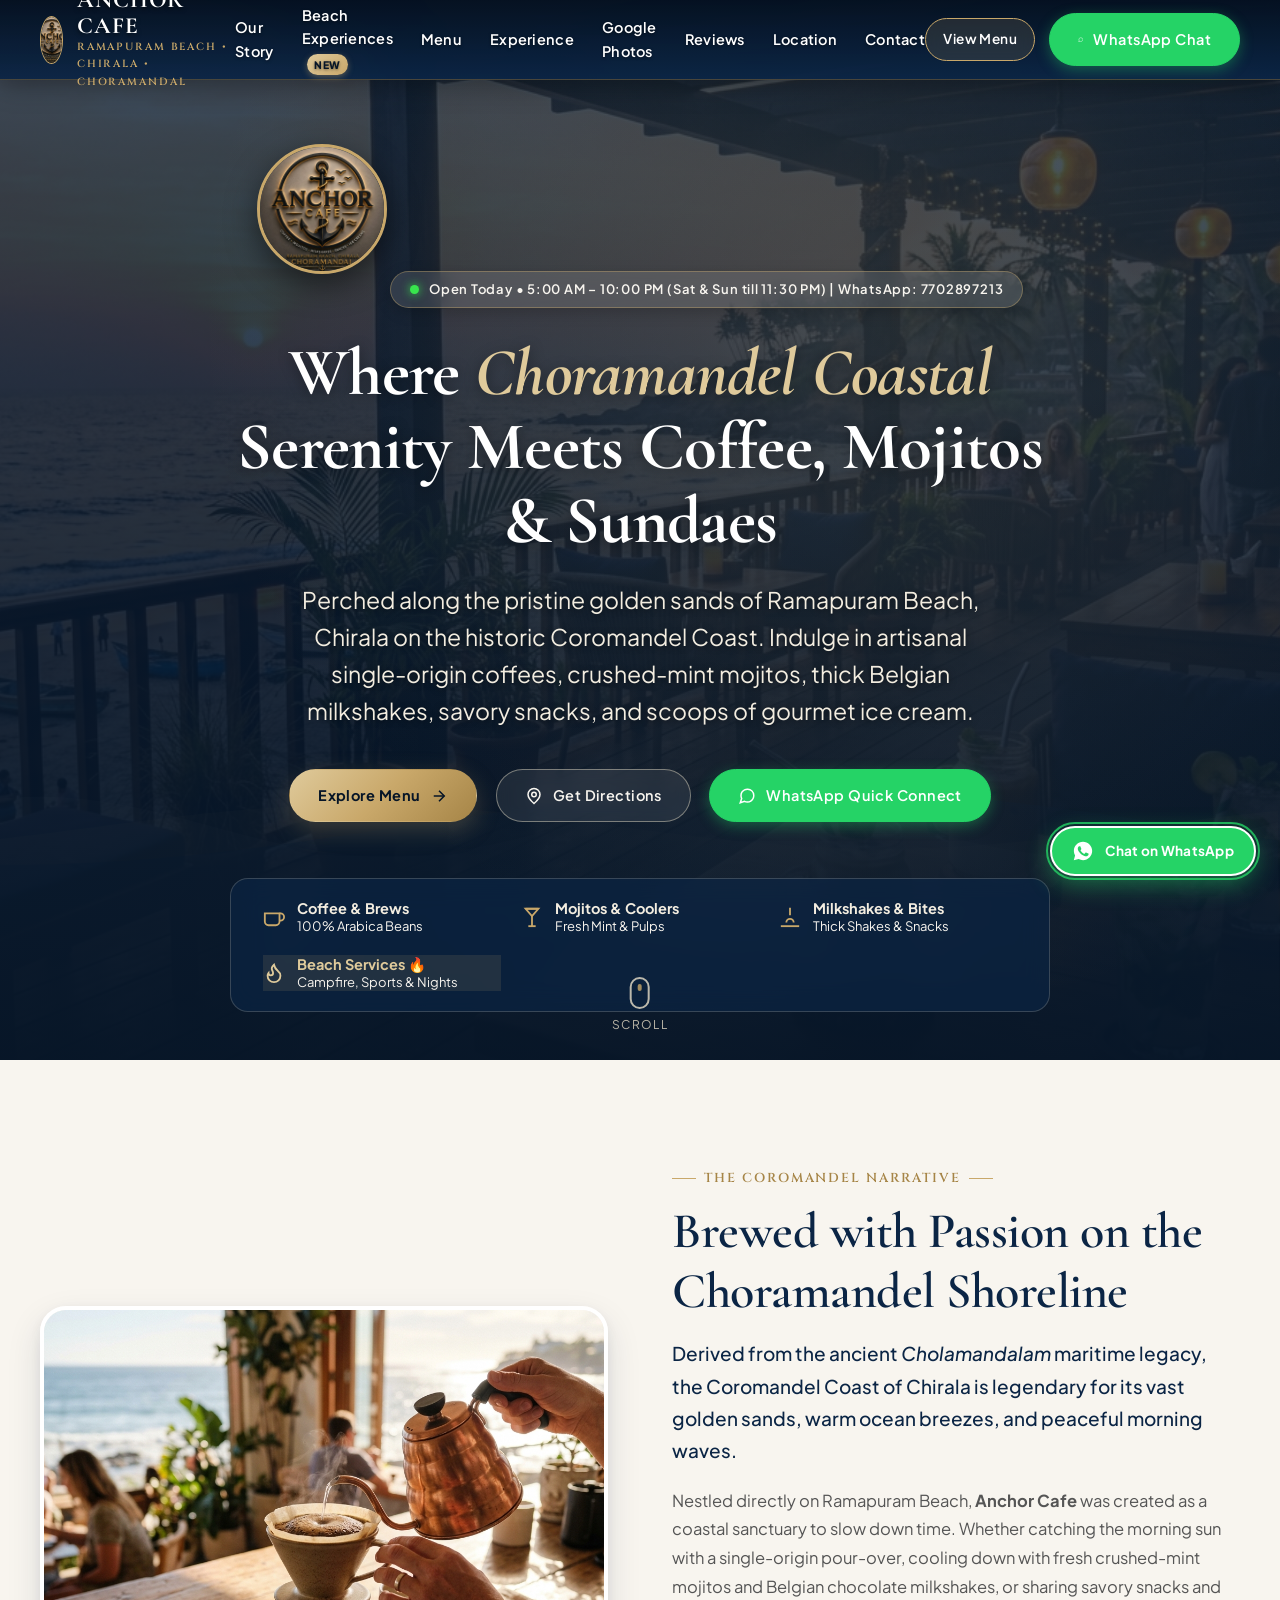
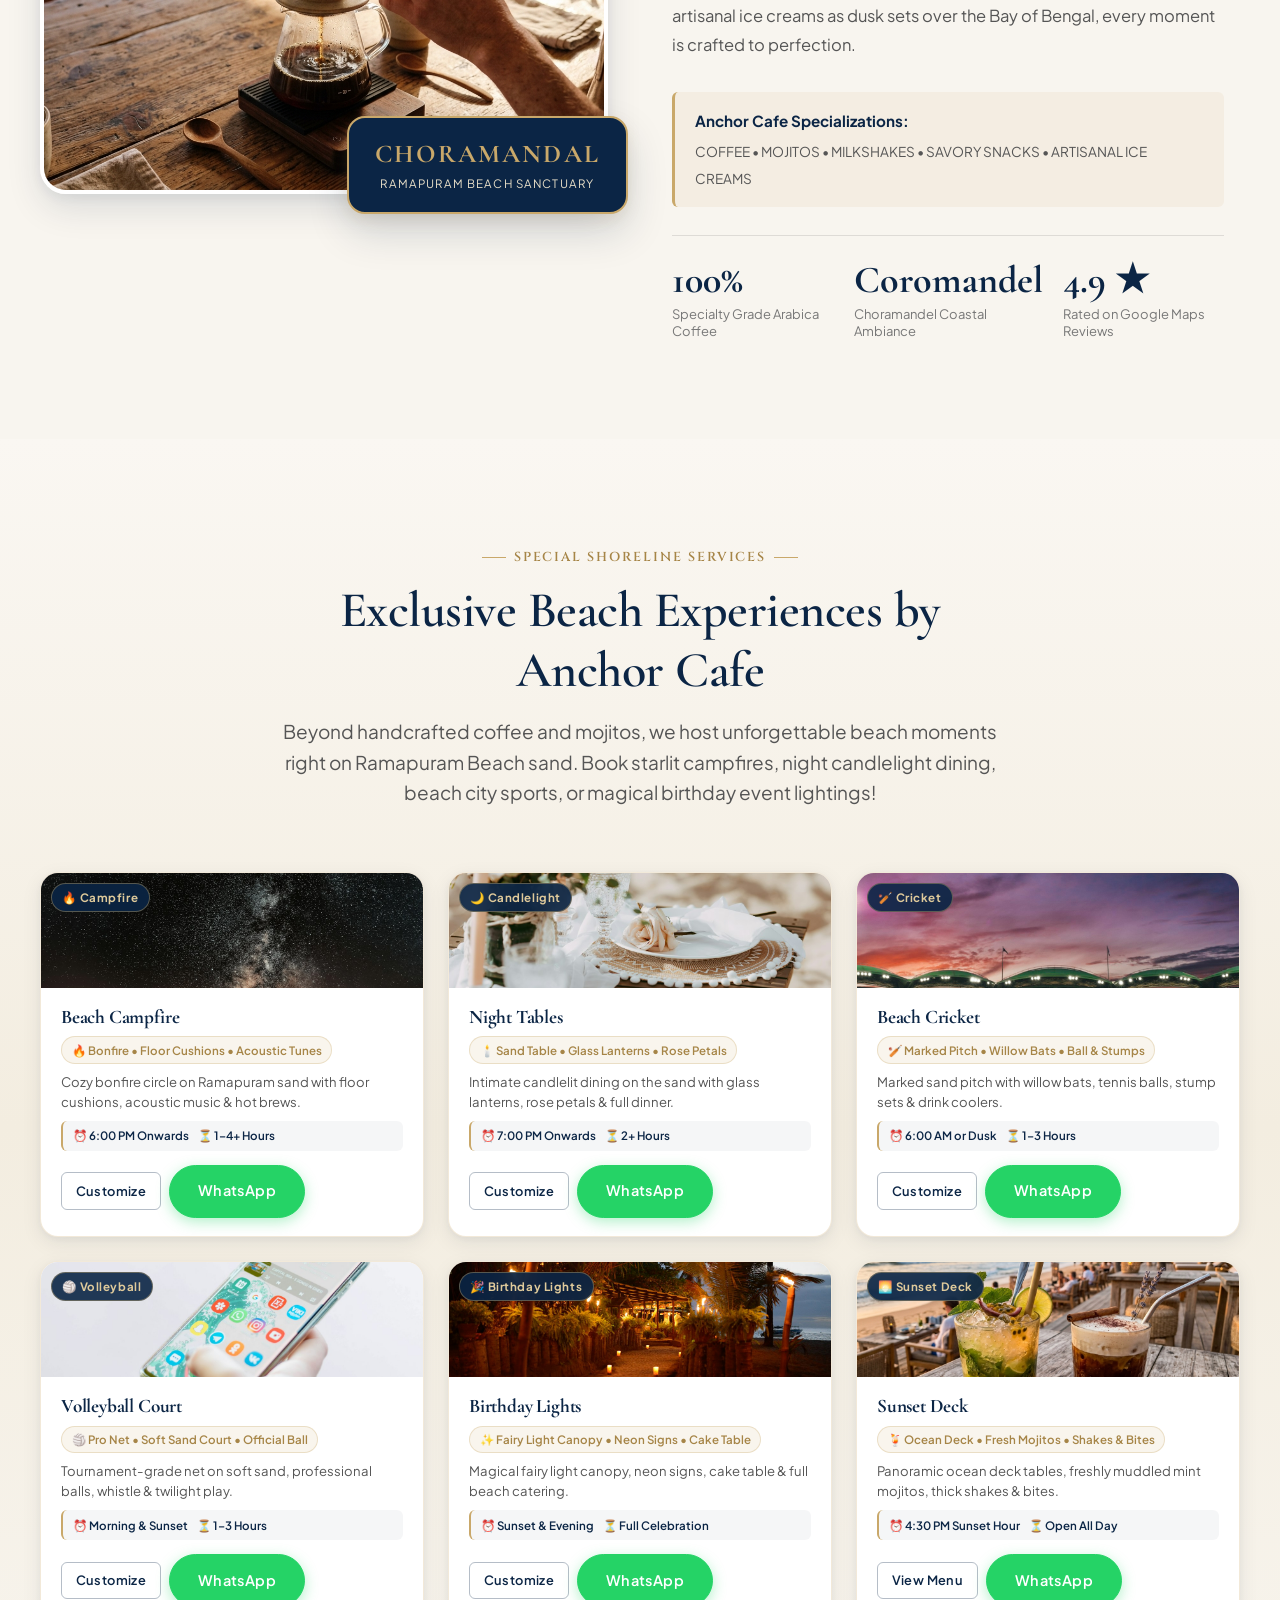
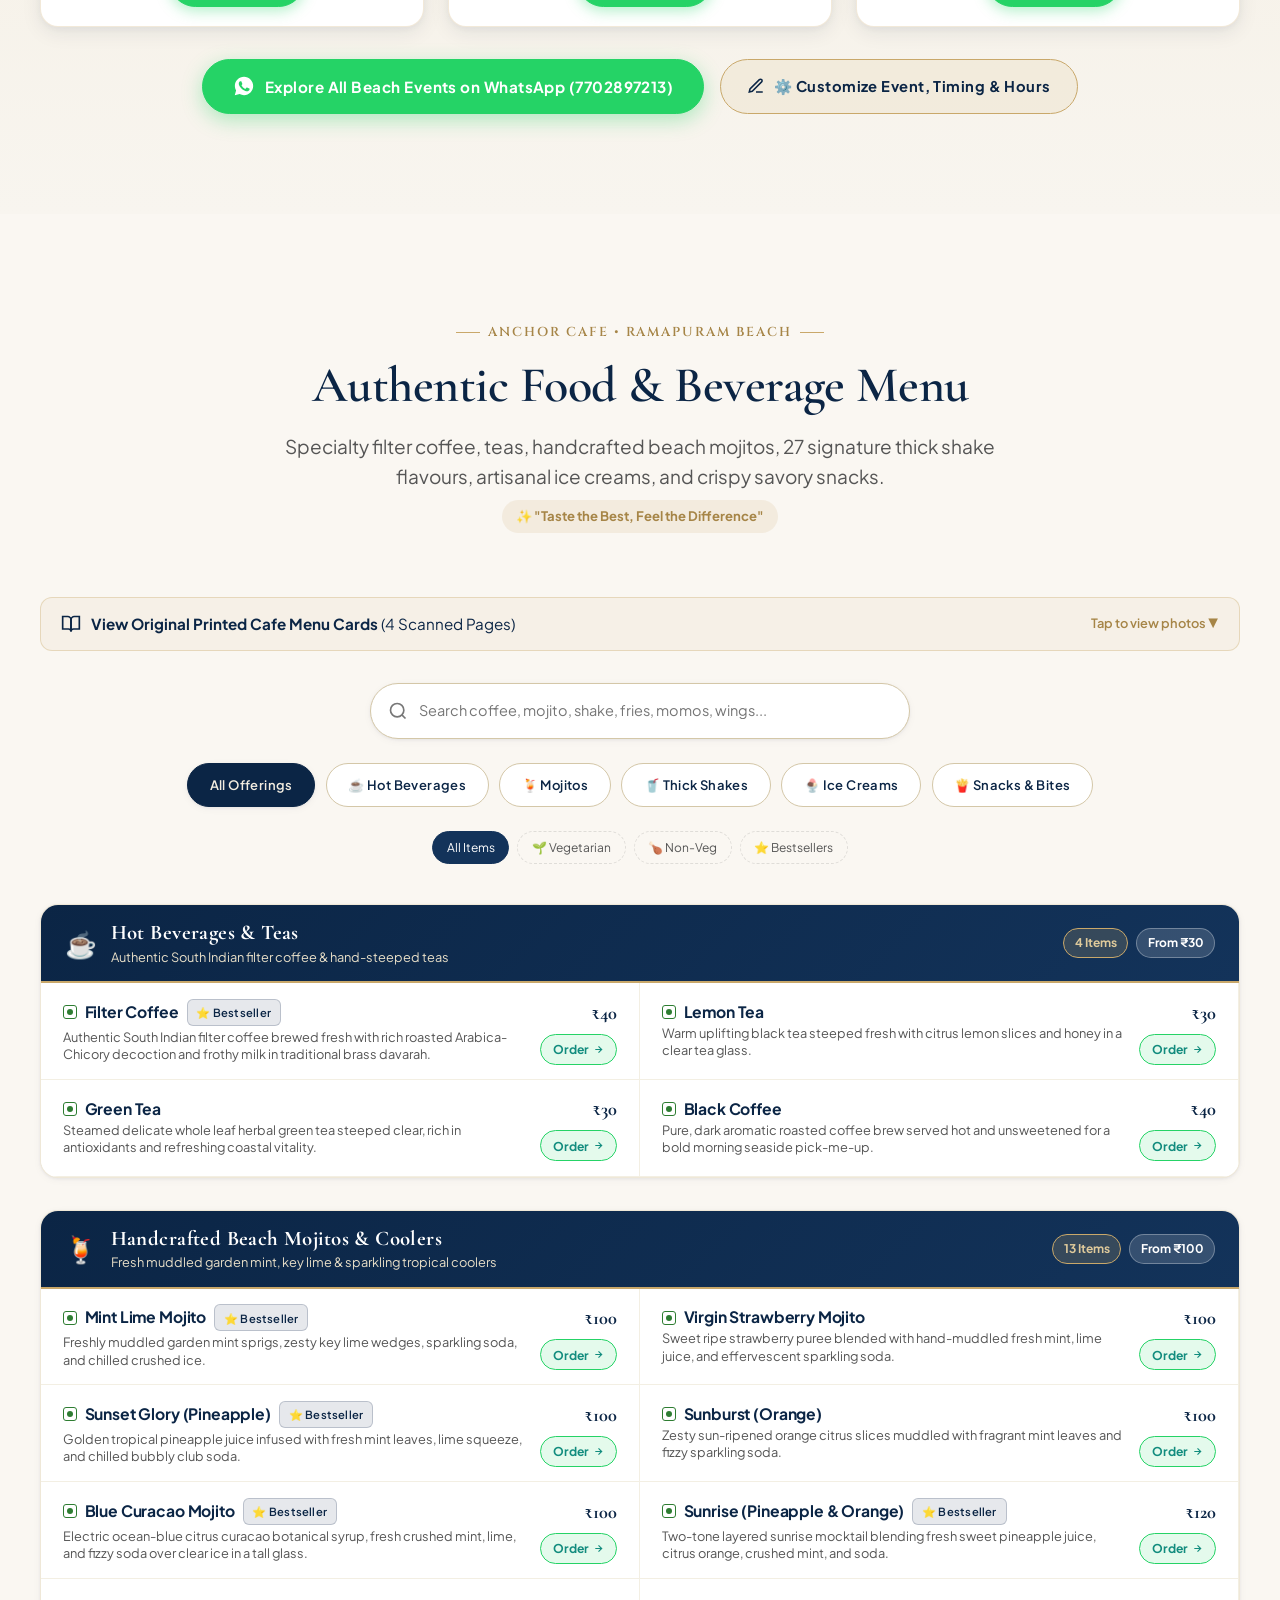
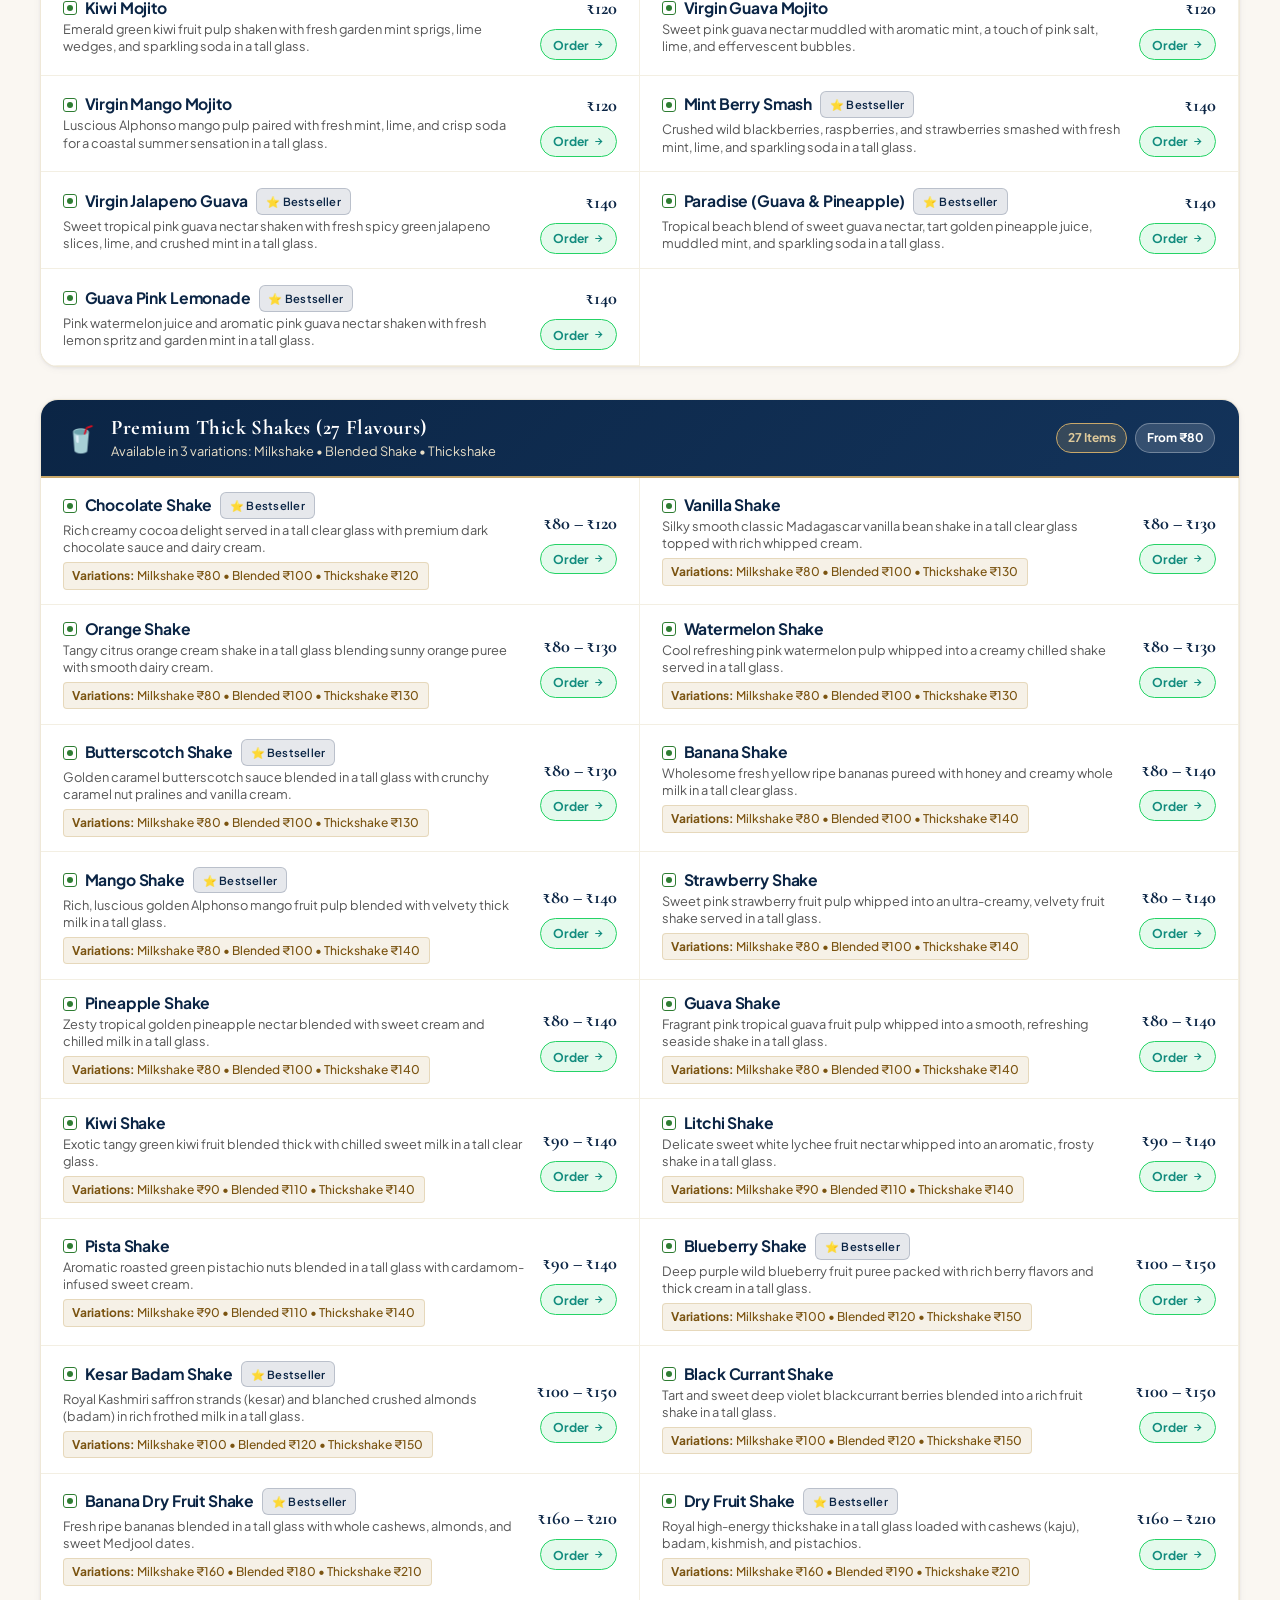
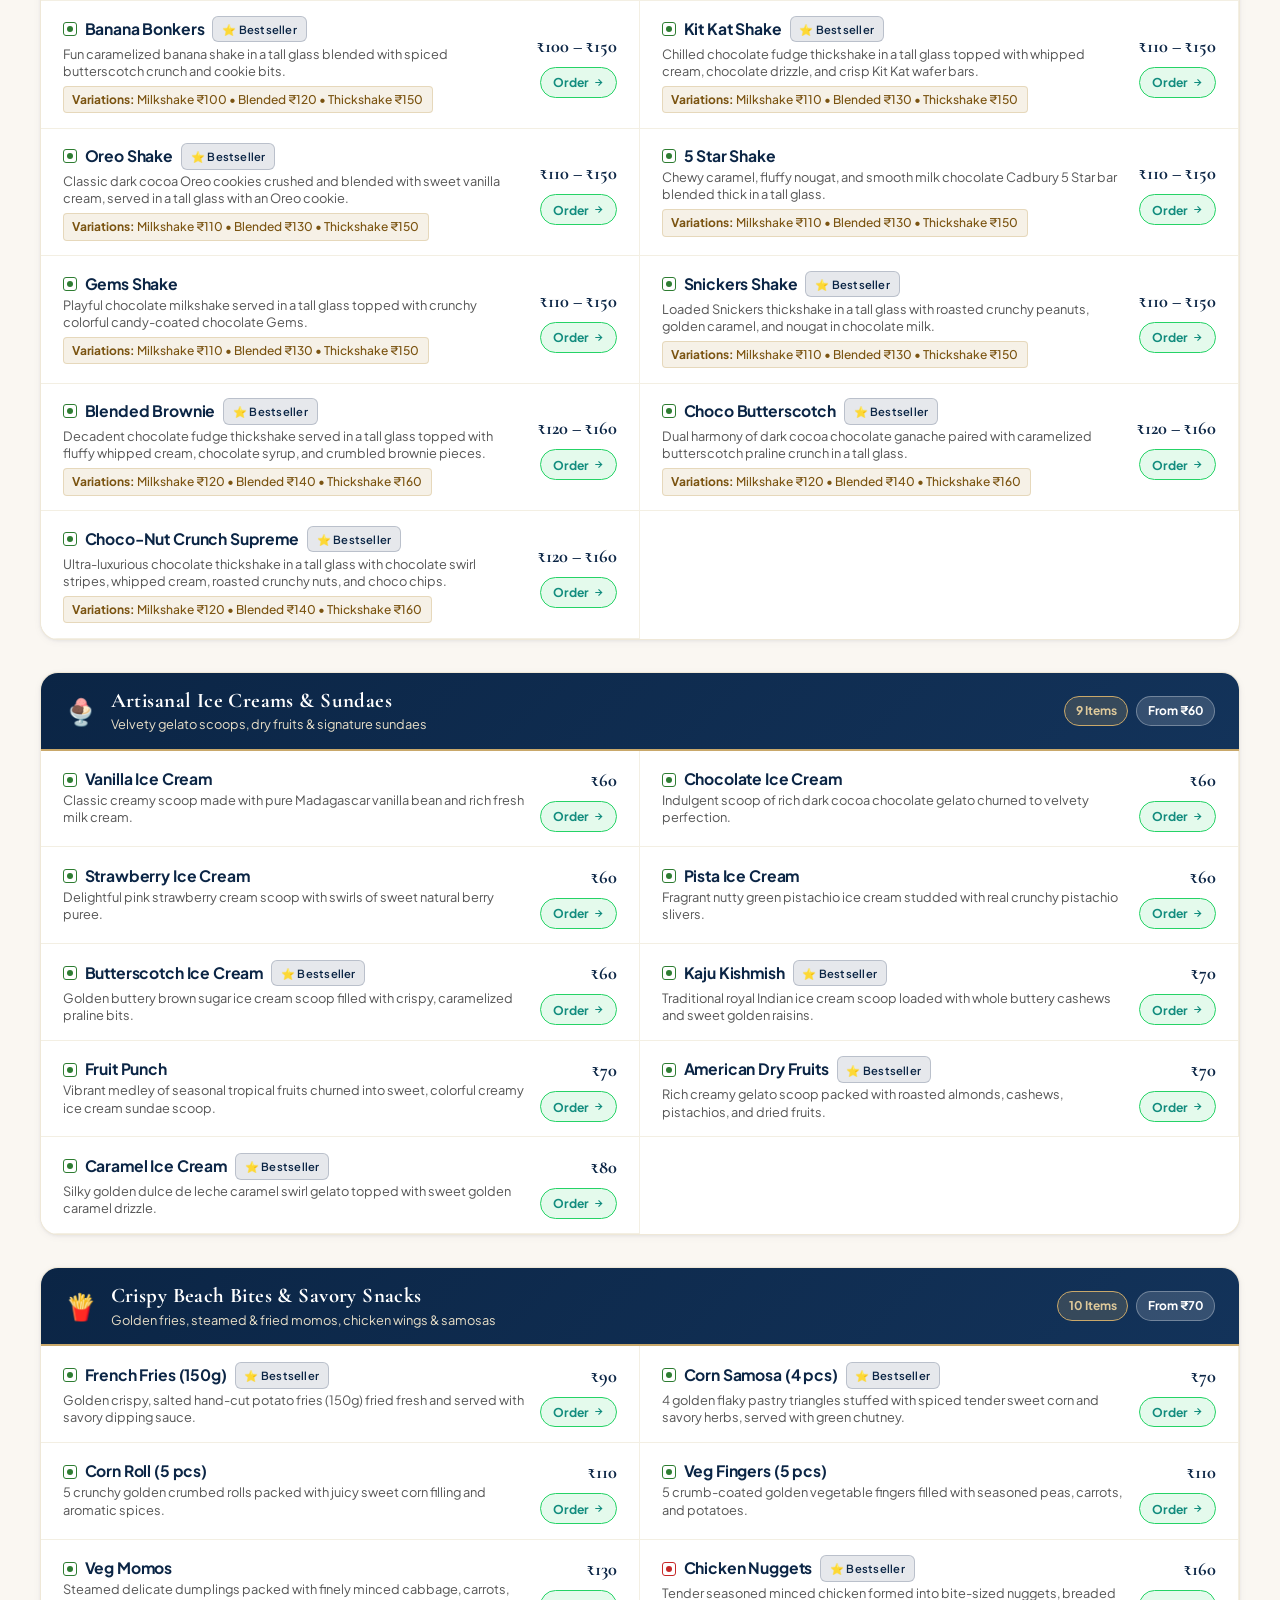
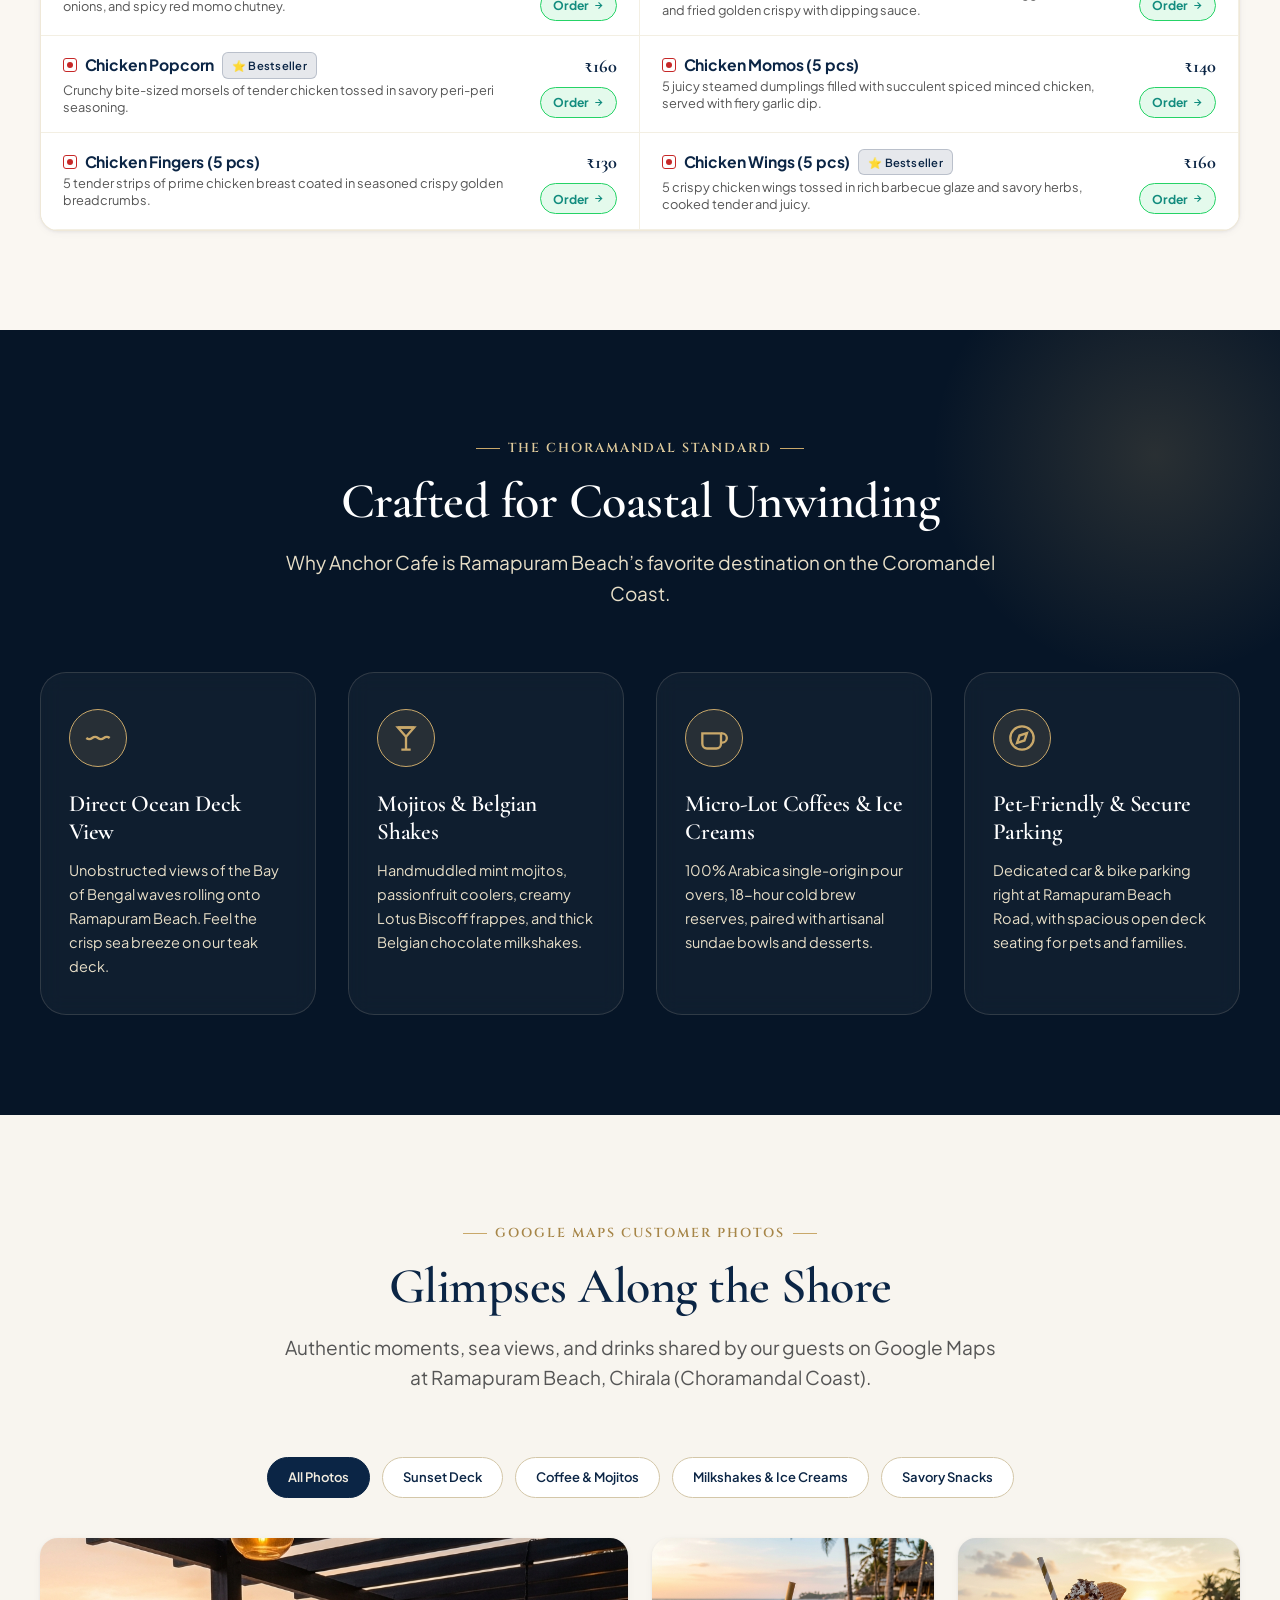
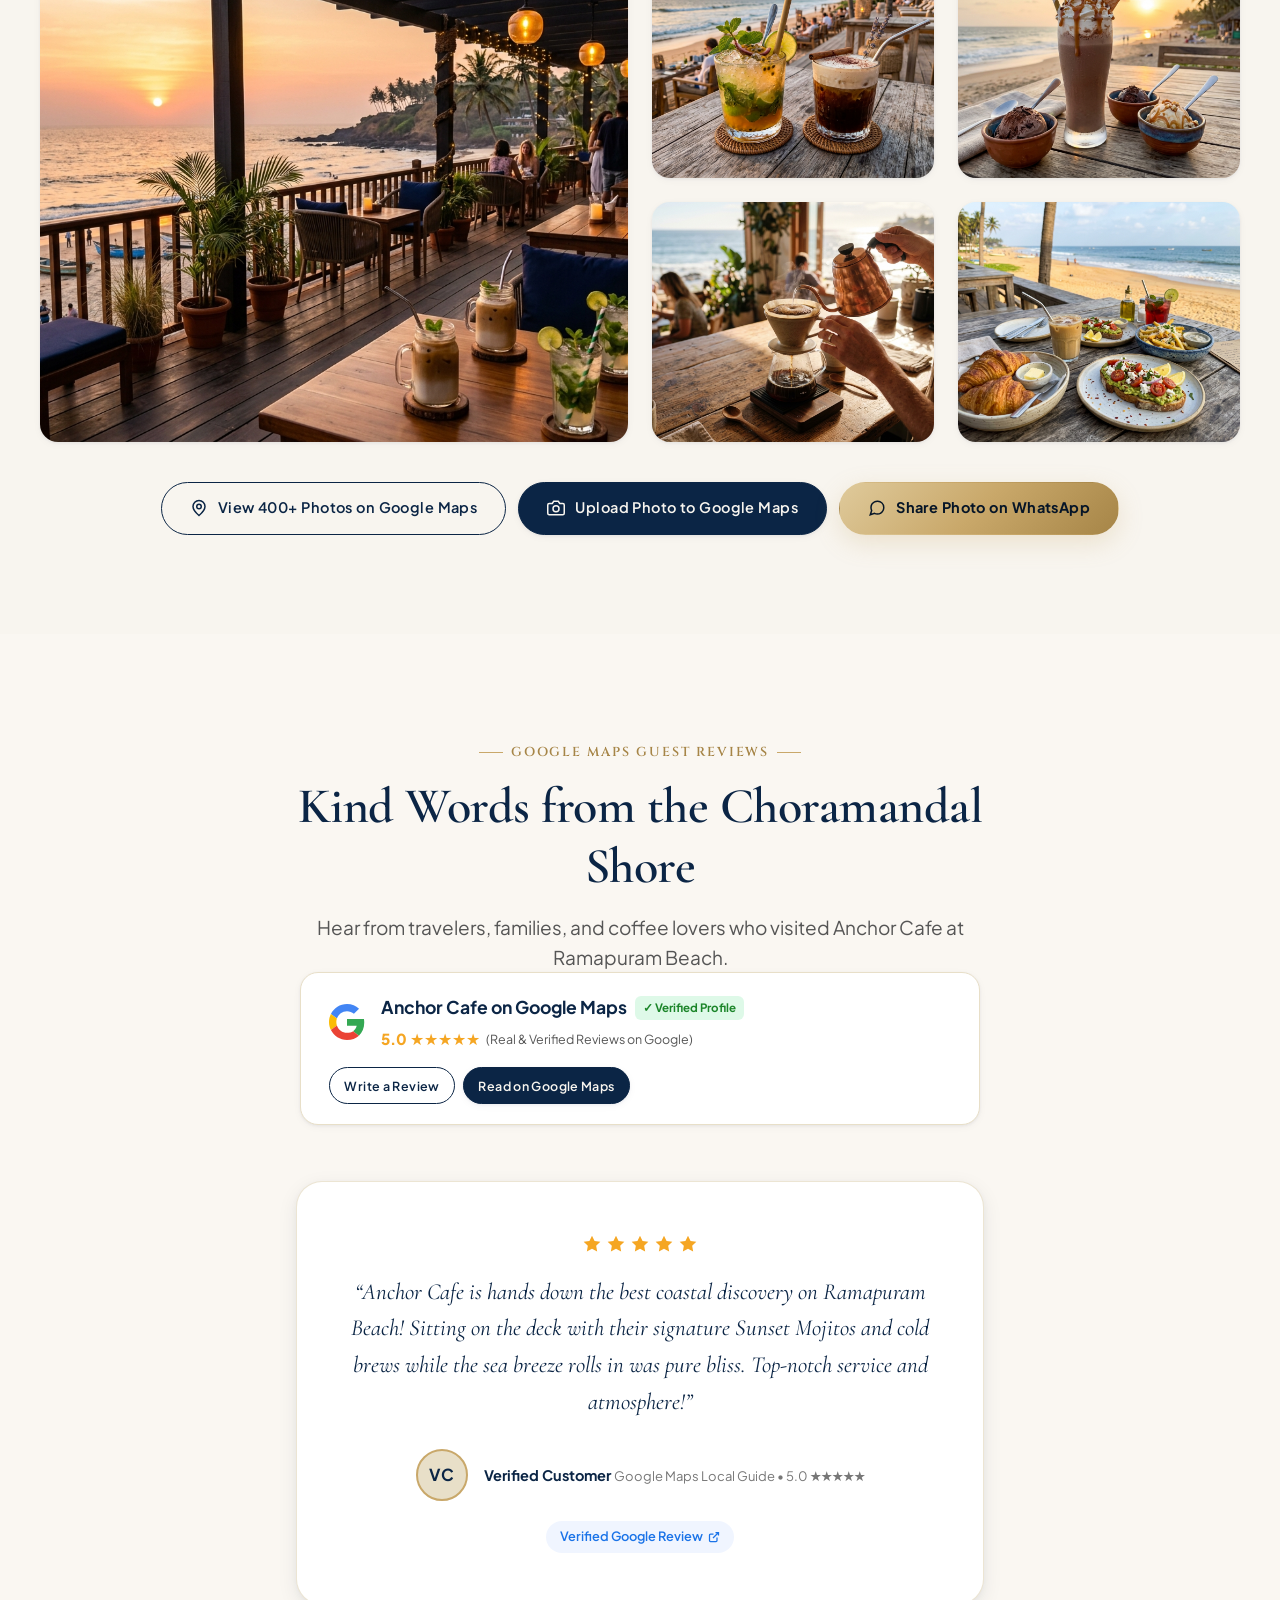
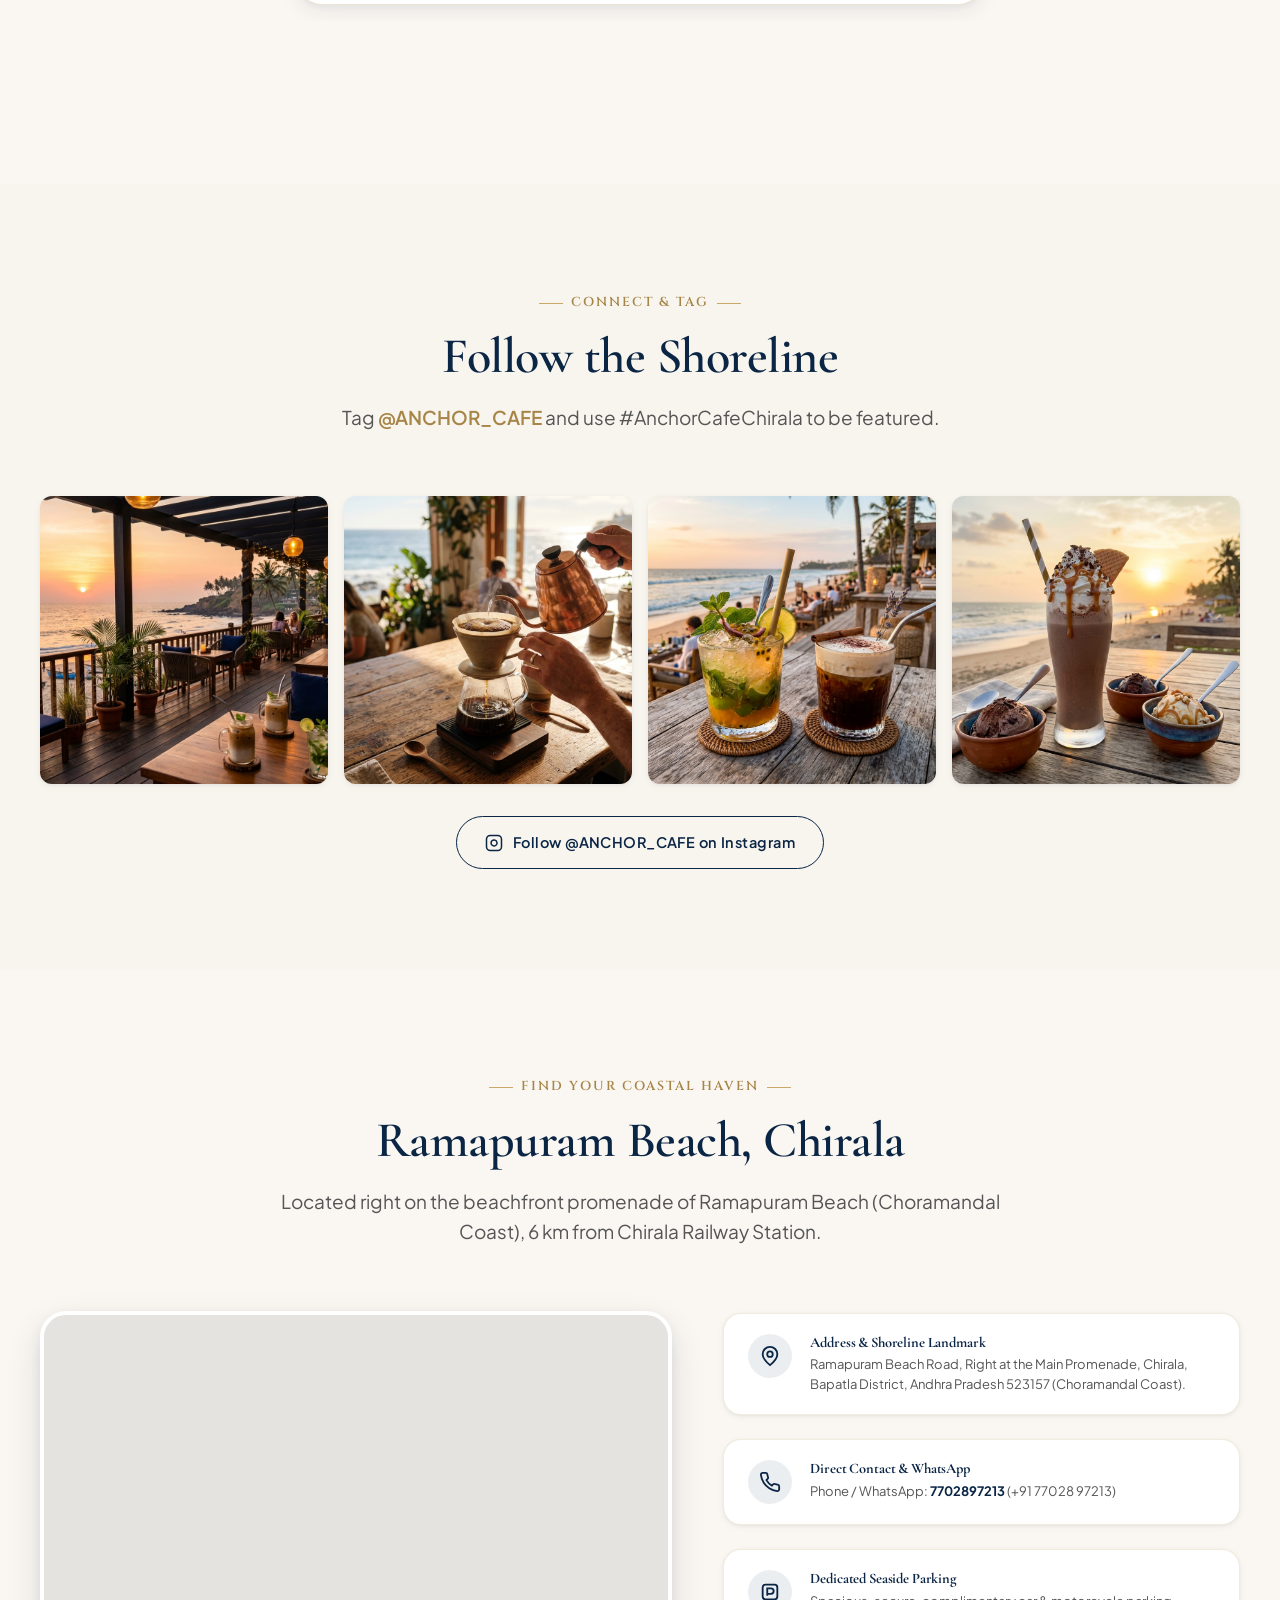
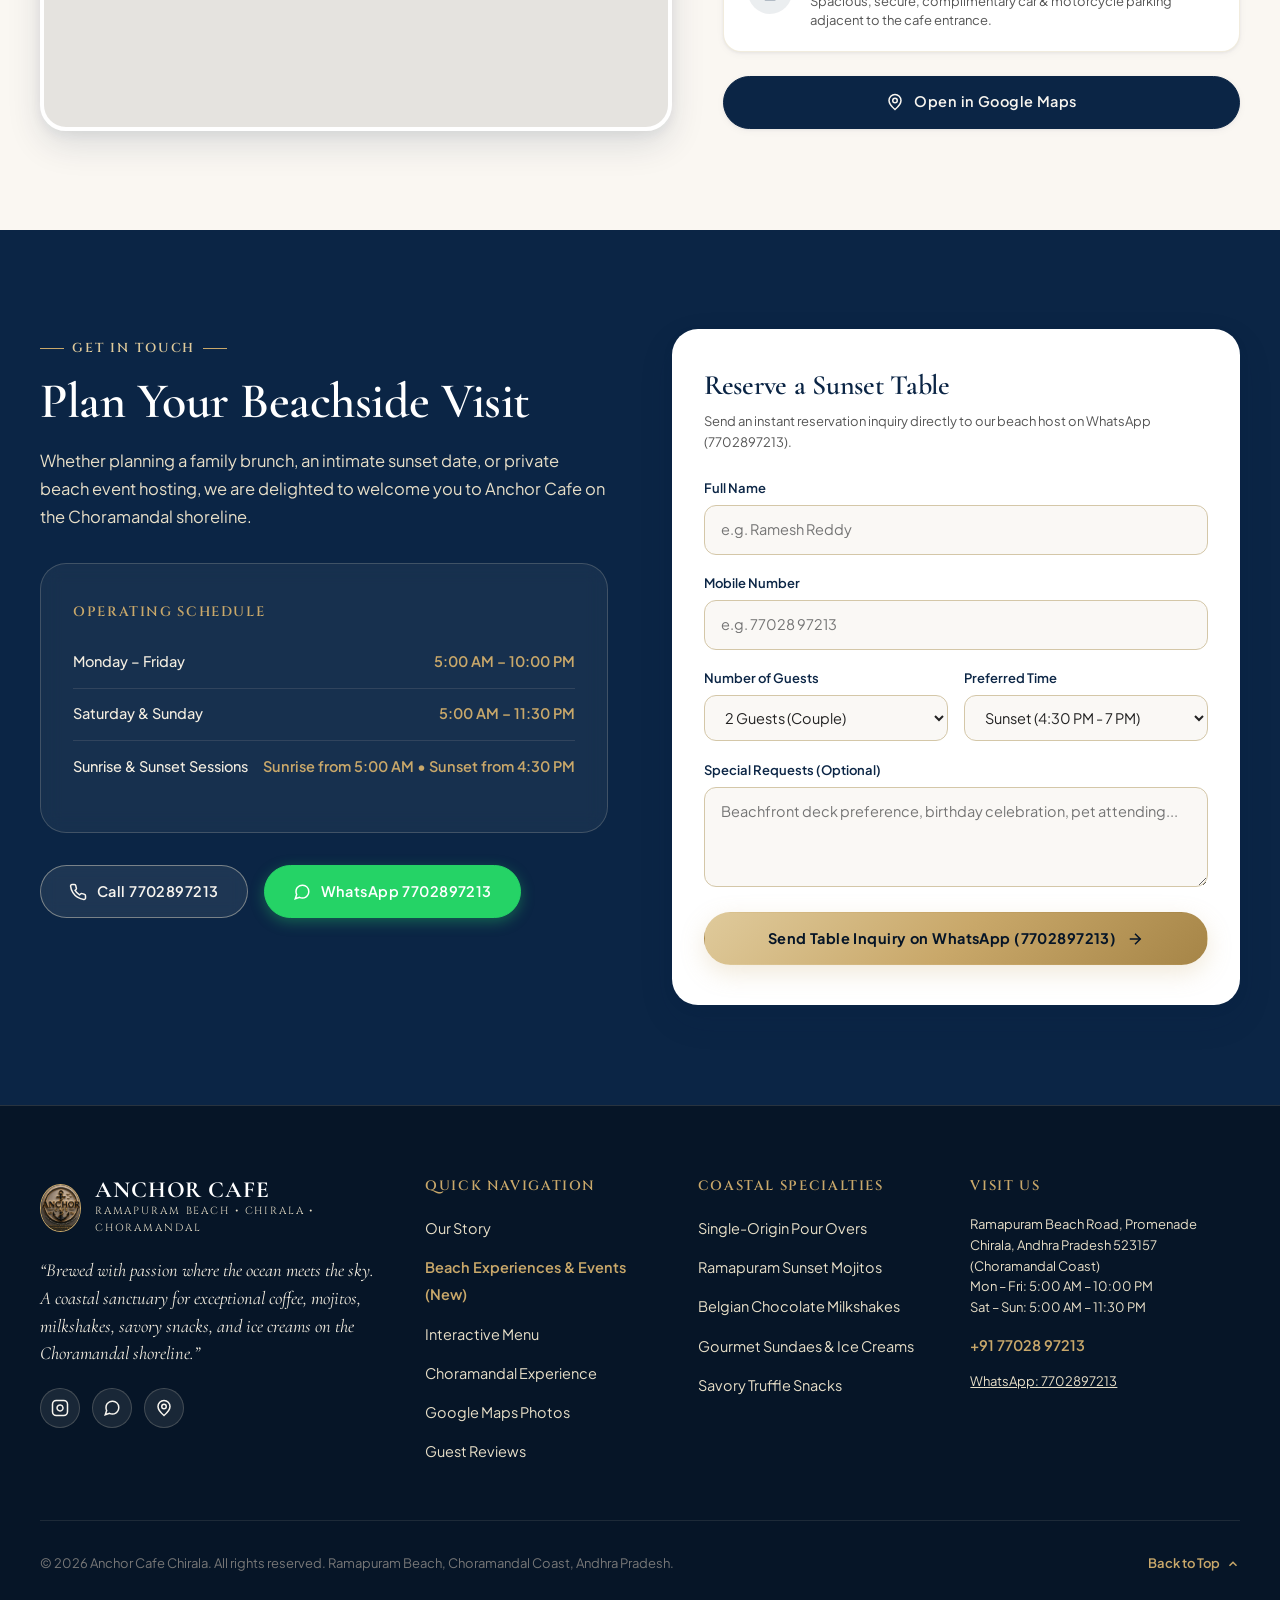
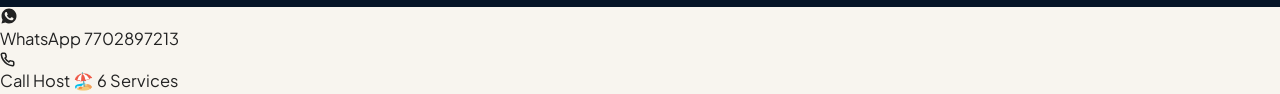
==== commit 1c97096d: "feat: compact beach service cards with mobile single-frame layout, WhatsApp events CTA, and embedded" ====
--- a/index.html
+++ b/index.html
@@ -329,12 +329,19 @@
               <span class="showcase-card-badge">🔥 Campfire</span>
             </div>
             <div class="showcase-card-body">
-              <h3 class="showcase-card-title">Beach Campfire</h3>
-              <p class="showcase-card-desc">
-                Cozy bonfire circle on the sand with floor cushions, acoustic music &amp; hot brews.
-              </p>
+              <div class="showcase-card-content">
+                <h3 class="showcase-card-title">Beach Campfire</h3>
+                <span class="showcase-highlights-pill">🔥 Bonfire • Floor Cushions • Acoustic Tunes</span>
+                <p class="showcase-card-desc">
+                  Cozy bonfire circle on Ramapuram sand with floor cushions, acoustic music &amp; hot brews.
+                </p>
+                <div class="showcase-meta-info">
+                  <span>⏰ 6:00 PM Onwards</span>
+                  <span>⏳ 1–4+ Hours</span>
+                </div>
+              </div>
               <div class="showcase-card-footer">
-                <a href="services.html#campfire" class="btn btn-outline">Details</a>
+                <button type="button" class="btn showcase-customize-btn" onclick="openAndScrollToBuilder('campfire')">Customize</button>
                 <a href="https://wa.me/917702897213?text=%F0%9F%94%A5%20Hi%20Anchor%20Cafe!%20I'd%20love%20to%20book%20a%20Beach%20Campfire%20experience%20at%20Ramapuram%20Beach." target="_blank" rel="noopener" class="btn btn-whatsapp">
                   WhatsApp
                 </a>
@@ -349,12 +356,19 @@
               <span class="showcase-card-badge">🌙 Candlelight</span>
             </div>
             <div class="showcase-card-body">
-              <h3 class="showcase-card-title">Night Tables</h3>
-              <p class="showcase-card-desc">
-                Intimate candlelit dining on the sand with glass lanterns, rose petals &amp; full dinner.
-              </p>
+              <div class="showcase-card-content">
+                <h3 class="showcase-card-title">Night Tables</h3>
+                <span class="showcase-highlights-pill">🕯️ Sand Table • Glass Lanterns • Rose Petals</span>
+                <p class="showcase-card-desc">
+                  Intimate candlelit dining on the sand with glass lanterns, rose petals &amp; full dinner.
+                </p>
+                <div class="showcase-meta-info">
+                  <span>⏰ 7:00 PM Onwards</span>
+                  <span>⏳ 2+ Hours</span>
+                </div>
+              </div>
               <div class="showcase-card-footer">
-                <a href="services.html#night-tables" class="btn btn-outline">Details</a>
+                <button type="button" class="btn showcase-customize-btn" onclick="openAndScrollToBuilder('night-tables')">Customize</button>
                 <a href="https://wa.me/917702897213?text=%F0%9F%8C%99%20Hi%20Anchor%20Cafe!%20I%20want%20to%20reserve%20a%20Night-Time%20Beach%20Table%20(Candlelight%20Dining)%20at%20Ramapuram%20Beach." target="_blank" rel="noopener" class="btn btn-whatsapp">
                   WhatsApp
                 </a>
@@ -369,12 +383,19 @@
               <span class="showcase-card-badge">🏏 Cricket</span>
             </div>
             <div class="showcase-card-body">
-              <h3 class="showcase-card-title">Beach Cricket</h3>
-              <p class="showcase-card-desc">
-                Marked sand pitch with willow bats, tennis balls, stump sets &amp; drink coolers.
-              </p>
+              <div class="showcase-card-content">
+                <h3 class="showcase-card-title">Beach Cricket</h3>
+                <span class="showcase-highlights-pill">🏏 Marked Pitch • Willow Bats • Ball &amp; Stumps</span>
+                <p class="showcase-card-desc">
+                  Marked sand pitch with willow bats, tennis balls, stump sets &amp; drink coolers.
+                </p>
+                <div class="showcase-meta-info">
+                  <span>⏰ 6:00 AM or Dusk</span>
+                  <span>⏳ 1–3 Hours</span>
+                </div>
+              </div>
               <div class="showcase-card-footer">
-                <a href="services.html#beach-sports" class="btn btn-outline">Details</a>
+                <button type="button" class="btn showcase-customize-btn" onclick="openAndScrollToBuilder('beach-sports')">Customize</button>
                 <a href="https://wa.me/917702897213?text=%F0%9F%8F%8F%20Hi%20Anchor%20Cafe!%20We%20want%20to%20book%20Beach%20Cricket%20at%20Ramapuram%20Beach." target="_blank" rel="noopener" class="btn btn-whatsapp">
                   WhatsApp
                 </a>
@@ -389,12 +410,19 @@
               <span class="showcase-card-badge">🏐 Volleyball</span>
             </div>
             <div class="showcase-card-body">
-              <h3 class="showcase-card-title">Volleyball Court</h3>
-              <p class="showcase-card-desc">
-                Tournament-grade net on soft sand, professional balls, whistle &amp; twilight play.
-              </p>
+              <div class="showcase-card-content">
+                <h3 class="showcase-card-title">Volleyball Court</h3>
+                <span class="showcase-highlights-pill">🏐 Pro Net • Soft Sand Court • Official Ball</span>
+                <p class="showcase-card-desc">
+                  Tournament-grade net on soft sand, professional balls, whistle &amp; twilight play.
+                </p>
+                <div class="showcase-meta-info">
+                  <span>⏰ Morning &amp; Sunset</span>
+                  <span>⏳ 1–3 Hours</span>
+                </div>
+              </div>
               <div class="showcase-card-footer">
-                <a href="services.html#beach-sports" class="btn btn-outline">Details</a>
+                <button type="button" class="btn showcase-customize-btn" onclick="openAndScrollToBuilder('beach-sports')">Customize</button>
                 <a href="https://wa.me/917702897213?text=%E2%9A%BD%20Hi%20Anchor%20Cafe!%20We%20want%20to%20book%20Beach%20Volleyball%20at%20Ramapuram%20Beach." target="_blank" rel="noopener" class="btn btn-whatsapp">
                   WhatsApp
                 </a>
@@ -409,12 +437,19 @@
               <span class="showcase-card-badge">🎉 Birthday Lights</span>
             </div>
             <div class="showcase-card-body">
-              <h3 class="showcase-card-title">Birthday Lights</h3>
-              <p class="showcase-card-desc">
-                Magical fairy light canopy, neon signs, cake table &amp; full beach catering.
-              </p>
+              <div class="showcase-card-content">
+                <h3 class="showcase-card-title">Birthday Lights</h3>
+                <span class="showcase-highlights-pill">✨ Fairy Light Canopy • Neon Signs • Cake Table</span>
+                <p class="showcase-card-desc">
+                  Magical fairy light canopy, neon signs, cake table &amp; full beach catering.
+                </p>
+                <div class="showcase-meta-info">
+                  <span>⏰ Sunset &amp; Evening</span>
+                  <span>⏳ Full Celebration</span>
+                </div>
+              </div>
               <div class="showcase-card-footer">
-                <a href="services.html#birthday-lighting" class="btn btn-outline">Details</a>
+                <button type="button" class="btn showcase-customize-btn" onclick="openAndScrollToBuilder('birthday-lighting')">Customize</button>
                 <a href="https://wa.me/917702897213?text=%F0%9F%8E%89%E2%9C%A8%20Hi%20Anchor%20Cafe!%20I'm%20planning%20a%20Birthday%20Celebration%20with%20Beach%20Lightings%20at%20Ramapuram%20Beach." target="_blank" rel="noopener" class="btn btn-whatsapp">
                   WhatsApp
                 </a>
@@ -429,12 +464,19 @@
               <span class="showcase-card-badge">🌅 Sunset Deck</span>
             </div>
             <div class="showcase-card-body">
-              <h3 class="showcase-card-title">Sunset Deck</h3>
-              <p class="showcase-card-desc">
-                Panoramic ocean deck tables, freshly muddled mint mojitos, thick shakes &amp; bites.
-              </p>
+              <div class="showcase-card-content">
+                <h3 class="showcase-card-title">Sunset Deck</h3>
+                <span class="showcase-highlights-pill">🍹 Ocean Deck • Fresh Mojitos • Shakes &amp; Bites</span>
+                <p class="showcase-card-desc">
+                  Panoramic ocean deck tables, freshly muddled mint mojitos, thick shakes &amp; bites.
+                </p>
+                <div class="showcase-meta-info">
+                  <span>⏰ 4:30 PM Sunset Hour</span>
+                  <span>⏳ Open All Day</span>
+                </div>
+              </div>
               <div class="showcase-card-footer">
-                <a href="#menu" class="btn btn-outline">Menu</a>
+                <a href="#menu" class="btn showcase-customize-btn">View Menu</a>
                 <a href="https://wa.me/917702897213?text=%F0%9F%8C%85%20Hi%20Anchor%20Cafe!%20I%20want%20to%20reserve%20a%20Sunset%20Deck%20table%20at%20Ramapuram%20Beach." target="_blank" rel="noopener" class="btn btn-whatsapp">
                   WhatsApp
                 </a>
@@ -443,12 +485,224 @@
           </div>
         </div>
 
-        <!-- Banner Action to services.html -->
-        <div style="text-align: center; margin-top: 2.5rem;" class="fade-in-element">
-          <a href="services.html" class="btn btn-gold" style="padding: 0.95rem 2.2rem; font-size: 0.95rem;">
-            <span>Explore All Beach Services &amp; Build Custom WhatsApp Inquiry</span>
-            <svg class="icon-svg" viewBox="0 0 24 24" fill="none" stroke="currentColor" stroke-width="2"><line x1="5" y1="12" x2="19" y2="12"/><polyline points="12 5 19 12 12 19"/></svg>
+        <!-- Banner Action: Explore all beach events on WhatsApp & Customizer Toggle -->
+        <div class="beach-events-cta-row fade-in-element">
+          <a href="https://wa.me/917702897213?text=%F0%9F%8C%8A%20Hi%20Anchor%20Cafe!%20I%20want%20to%20explore%20all%20beach%20events%2C%20campfires%2C%20night%20tables%2C%20and%20sports%20at%20Ramapuram%20Beach." target="_blank" rel="noopener" class="btn btn-whatsapp beach-events-whatsapp-cta">
+            <svg width="22" height="22" viewBox="0 0 24 24" fill="currentColor"><path d="M12.012 2c-5.506 0-9.989 4.478-9.99 9.984 0 1.758.459 3.474 1.33 4.982l-1.414 5.166 5.285-1.385c1.455.794 3.09 1.213 4.786 1.214h.004c5.507 0 9.99-4.478 9.99-9.985 0-2.667-1.039-5.176-2.924-7.062s-4.394-2.914-7.067-2.914zm5.82 14.28c-.244.687-1.42 1.312-1.957 1.393-.538.082-1.22.115-3.486-.826-2.898-1.203-4.757-4.148-4.902-4.341-.144-.194-1.176-1.564-1.176-2.984 0-1.42.744-2.118 1.009-2.404.265-.287.578-.358.771-.358.193 0 .386.002.553.01.177.008.416-.067.65.495.244.587.835 2.036.907 2.181.072.146.12.316.024.507-.096.192-.144.312-.288.481-.144.168-.303.376-.433.505-.145.144-.297.302-.128.591.169.289.75 1.237 1.61 2.003 1.106.985 2.037 1.291 2.326 1.435.289.145.457.121.626-.072.168-.193.722-.841.915-1.129.193-.288.386-.24.65-.144.265.096 1.683.794 1.972.938.289.145.481.216.553.336.072.12.072.697-.172 1.384z"/></svg>
+            <span>Explore All Beach Events on WhatsApp (7702897213)</span>
           </a>
+          <button type="button" class="btn btn-outline-gold beach-events-customizer-toggle" id="beachCustomizerToggleBtn" onclick="toggleBeachCustomizer()">
+            <svg width="18" height="18" viewBox="0 0 24 24" fill="none" stroke="currentColor" stroke-width="2"><path d="M12 20h9"/><path d="M16.5 3.5a2.121 2.121 0 0 1 3 3L7 19l-4 1 1-4L16.5 3.5z"/></svg>
+            <span id="customizerToggleLabel">⚙️ Customize Event, Timing &amp; Hours</span>
+          </button>
+        </div>
+
+        <!-- Integrated Custom Beach Experience & Live WhatsApp Builder (No separate pages needed!) -->
+        <div class="beach-customizer-drawer" id="beachCustomizerContainer" style="display: none;">
+          <div style="display: flex; justify-content: space-between; align-items: center; margin-bottom: 1.5rem; border-bottom: 1px solid rgba(201, 168, 106, 0.3); padding-bottom: 1rem;">
+            <div>
+              <span class="eyebrow" style="color: var(--color-gold-light); margin-bottom: 0.25rem;">Ramapuram Beach Customizer</span>
+              <h3 style="font-family: var(--font-heading); color: #FFFFFF; font-size: 1.4rem; margin: 0;">Build Your Beach Experience &amp; WhatsApp Quote</h3>
+            </div>
+            <button type="button" onclick="toggleBeachCustomizer()" style="background: rgba(255,255,255,0.1); border: 1px solid rgba(201,168,106,0.4); color: var(--color-gold-light); border-radius: 50%; width: 36px; height: 36px; font-size: 1.2rem; cursor: pointer; display: flex; align-items: center; justify-content: center;" aria-label="Close customizer">&times;</button>
+          </div>
+
+          <div class="builder-layout-grid">
+            <!-- Form Configurator -->
+            <div class="builder-form-card">
+              <form id="experienceBuilderForm">
+                <!-- Step 1: Select Services -->
+                <div class="builder-step-header">
+                  <span class="builder-step-number">1</span>
+                  <span>Select Your Services (Choose one or more)</span>
+                </div>
+                <div class="services-choice-grid">
+                  <label class="service-choice-label selected" id="label-campfire">
+                    <input type="checkbox" id="chk-svc-campfire" name="services" value="Beach Campfire" class="service-choice-checkbox" checked onchange="updateWhatsAppMessage()">
+                    <div class="service-choice-info">
+                      <strong>🔥 Beach Campfire</strong>
+                      <span>Starlit bonfire, cushions &amp; tunes</span>
+                    </div>
+                  </label>
+
+                  <label class="service-choice-label" id="label-night-tables" for="chk-svc-night-tables">
+                    <input type="checkbox" id="chk-svc-night-tables" name="services" value="Night-Time Beach Tables" class="service-choice-checkbox" onchange="updateWhatsAppMessage()">
+                    <div class="service-choice-info">
+                      <strong>🌙 Night Tables &amp; Candles</strong>
+                      <span>Romantic sand table &amp; lanterns</span>
+                    </div>
+                  </label>
+
+                  <label class="service-choice-label" id="label-beach-sports" for="chk-svc-beach-sports">
+                    <input type="checkbox" id="chk-svc-beach-sports" name="services" value="Beach Cricket &amp; Volleyball" class="service-choice-checkbox" onchange="updateWhatsAppMessage()">
+                    <div class="service-choice-info">
+                      <strong>🏏 Beach Sports &amp; Games</strong>
+                      <span>Volleyball court &amp; cricket pitch</span>
+                    </div>
+                  </label>
+
+                  <label class="service-choice-label" id="label-birthday-lighting" for="chk-svc-birthday-lighting">
+                    <input type="checkbox" id="chk-svc-birthday-lighting" name="services" value="Birthday Event &amp; Beach Lightings" class="service-choice-checkbox" onchange="updateWhatsAppMessage()">
+                    <div class="service-choice-info">
+                      <strong>🎉 Birthday Event Lightings</strong>
+                      <span>Fairy light canopy &amp; neon signs</span>
+                    </div>
+                  </label>
+                </div>
+
+                <!-- Step 2: Date, Customized Timing & Total Service Hours -->
+                <div class="builder-step-header">
+                  <span class="builder-step-number">2</span>
+                  <span>Customize Date, Start Time &amp; Hours of Service</span>
+                </div>
+                <div class="builder-timing-grid" style="display: grid; grid-template-columns: 1fr 1fr 1fr; gap: 0.85rem; margin-bottom: 1.75rem;">
+                  <!-- 1. Preferred Date -->
+                  <div class="form-group" style="margin-bottom: 0;">
+                    <label for="builderDate" class="form-label" style="color: var(--color-sand); font-size: 0.82rem;">📅 Preferred Date</label>
+                    <input type="date" id="builderDate" class="form-input" style="background: rgba(255,255,255,0.08); border-color: rgba(201,168,106,0.35); color: #FFFFFF;" onchange="updateWhatsAppMessage()">
+                  </div>
+
+                  <!-- 2. Start Time (Customized as per requirements) -->
+                  <div class="form-group" style="margin-bottom: 0;">
+                    <label for="builderStartTime" class="form-label" style="color: var(--color-sand); font-size: 0.82rem;">⏰ Start Time (Custom)</label>
+                    <select id="builderStartTime" class="form-select" style="background: #0B2545; border-color: rgba(201,168,106,0.35); color: #FFFFFF;" onchange="toggleCustomTime(); updateWhatsAppMessage()">
+                      <optgroup label="🌅 Sunset &amp; Twilight">
+                        <option value="4:30 PM (Sunset Hour)">4:30 PM (Golden Sunset)</option>
+                        <option value="5:00 PM (Dusk)">5:00 PM (Dusk Hour)</option>
+                        <option value="5:30 PM (Twilight)">5:30 PM (Twilight Glow)</option>
+                        <option value="6:00 PM (Evening Start)">6:00 PM (Evening Start)</option>
+                      </optgroup>
+                      <optgroup label="🌟 Starlight &amp; Night (Most Popular)">
+                        <option value="6:30 PM (Campfire &amp; Music)">6:30 PM (Campfire &amp; Music)</option>
+                        <option value="7:00 PM (Candlelight Dinner)" selected>7:00 PM (Candlelight Dinner)</option>
+                        <option value="7:30 PM (Starlight Evening)">7:30 PM (Starlight Evening)</option>
+                        <option value="8:00 PM (Night Table)">8:00 PM (Beach Table)</option>
+                        <option value="8:30 PM (Ocean Waves)">8:30 PM (Waves &amp; Shakes)</option>
+                      </optgroup>
+                      <optgroup label="🌙 Late Night Under The Stars">
+                        <option value="9:00 PM (Late Night)">9:00 PM (Late Night Vibe)</option>
+                        <option value="9:30 PM (Late Night Waves)">9:30 PM (Late Night Bonfire)</option>
+                        <option value="10:00 PM (Midnight Stargazing)">10:00 PM (Midnight Stargazing)</option>
+                      </optgroup>
+                      <optgroup label="☀️ Sunrise &amp; Beach Sports">
+                        <option value="5:00 AM (Early Sunrise)">5:00 AM (Early Sunrise Pour-over)</option>
+                        <option value="6:00 AM (Sunrise Sports)">6:00 AM (Sunrise Cricket / Volleyball)</option>
+                        <option value="7:00 AM (Morning Sea Breeze)">7:00 AM (Morning Sea Breeze)</option>
+                      </optgroup>
+                      <option value="custom">⏱️ Custom Specific Time (Enter Exact Time)</option>
+                    </select>
+                    <input type="text" id="builderCustomTime" class="form-input" placeholder="e.g. 6:45 PM or 8:15 PM" style="display: none; margin-top: 0.4rem; background: rgba(255,255,255,0.12); border-color: var(--color-gold); color: #FFFFFF; font-size: 0.85rem;" oninput="updateWhatsAppMessage()">
+                  </div>
+
+                  <!-- 3. Total Hours of Service Needed -->
+                  <div class="form-group" style="margin-bottom: 0;">
+                    <label for="builderHours" class="form-label" style="color: var(--color-sand); font-size: 0.82rem;">⏳ Total Hours Needed</label>
+                    <select id="builderHours" class="form-select" style="background: #0B2545; border-color: rgba(201,168,106,0.35); color: #FFFFFF;" onchange="updateWhatsAppMessage()">
+                      <option value="1 Hour of Service">1 Hour (Quick Setup)</option>
+                      <option value="2 Hours of Service (Recommended ⭐)" selected>2 Hours (Standard Experience ⭐)</option>
+                      <option value="3 Hours of Service">3 Hours (Extended Beach Party)</option>
+                      <option value="4 Hours of Service">4 Hours (Half-Day Celebration)</option>
+                      <option value="5+ Hours (Full Evening / Overnight)">5+ Hours (Full Evening Event)</option>
+                      <option value="Custom Duration (Mentioned in notes)">Custom Duration (Flexible)</option>
+                    </select>
+                  </div>
+                </div>
+
+                <!-- Step 3: Guests Count & Host Name -->
+                <div class="builder-step-header">
+                  <span class="builder-step-number">3</span>
+                  <span>Group Size &amp; Your Name</span>
+                </div>
+                <div style="display: grid; grid-template-columns: 1fr 1fr; gap: 1rem; margin-bottom: 1.75rem;">
+                  <div class="form-group">
+                    <label for="builderGuests" class="form-label" style="color: var(--color-sand);">Estimated Guests</label>
+                    <select id="builderGuests" class="form-select" style="background: #0B2545; border-color: rgba(255,255,255,0.2); color: #FFFFFF;" onchange="updateWhatsAppMessage()">
+                      <option value="2 Guests (Couple)">2 Guests (Couple)</option>
+                      <option value="3–5 Guests (Family / Friends)" selected>3–5 Guests (Family / Friends)</option>
+                      <option value="6–10 Guests (Group)">6–10 Guests (Group)</option>
+                      <option value="11–20+ Guests (Party / Event)">11–20+ Guests (Party / Event)</option>
+                    </select>
+                  </div>
+                  <div class="form-group">
+                    <label for="builderName" class="form-label" style="color: var(--color-sand);">Your Name / Host Name</label>
+                    <input type="text" id="builderName" class="form-input" placeholder="e.g. Rahul Sharma" style="background: rgba(255,255,255,0.1); border-color: rgba(255,255,255,0.2); color: #FFFFFF;" oninput="updateWhatsAppMessage()">
+                  </div>
+                </div>
+
+                <!-- Step 4: Food & Cafe Add-ons -->
+                <div class="builder-step-header">
+                  <span class="builder-step-number">4</span>
+                  <span>Anchor Cafe Food &amp; Beverage Add-ons (Optional)</span>
+                </div>
+                <div class="addons-choice-grid">
+                  <label class="addon-choice-label selected" id="addon-label-coffee" for="chk-addon-coffee">
+                    <input type="checkbox" id="chk-addon-coffee" name="addons" value="Specialty Hot Coffees &amp; Teas" checked onchange="updateWhatsAppMessage()">
+                    <span>☕ Hot Filter Coffee / Tea</span>
+                  </label>
+                  <label class="addon-choice-label" id="addon-label-mojitos" for="chk-addon-mojitos">
+                    <input type="checkbox" id="chk-addon-mojitos" name="addons" value="Fresh Crushed Mint Mojitos" onchange="updateWhatsAppMessage()">
+                    <span>🍹 Fresh Crushed Mojitos</span>
+                  </label>
+                  <label class="addon-choice-label" id="addon-label-shakes" for="chk-addon-shakes">
+                    <input type="checkbox" id="chk-addon-shakes" name="addons" value="Gourmet Milkshakes &amp; Ice Cream Sundaes" onchange="updateWhatsAppMessage()">
+                    <span>🍨 Thick Shakes &amp; Sundaes</span>
+                  </label>
+                  <label class="addon-choice-label" id="addon-label-snacks" for="chk-addon-snacks">
+                    <input type="checkbox" id="chk-addon-snacks" name="addons" value="Beachside Savory Snacks Platter" onchange="updateWhatsAppMessage()">
+                    <span>🍟 Savory Snacks Platter</span>
+                  </label>
+                  <label class="addon-choice-label" id="addon-label-cake" for="chk-addon-cake">
+                    <input type="checkbox" id="chk-addon-cake" name="addons" value="Custom Celebration Birthday Cake" onchange="updateWhatsAppMessage()">
+                    <span>🎂 Custom Celebration Cake</span>
+                  </label>
+                  <label class="addon-choice-label" id="addon-label-music" for="chk-addon-music">
+                    <input type="checkbox" id="chk-addon-music" name="addons" value="Bluetooth Acoustic Music Speaker" onchange="updateWhatsAppMessage()">
+                    <span>🎵 Bluetooth Acoustic Speaker</span>
+                  </label>
+                </div>
+
+                <!-- Step 5: Special Requests -->
+                <div class="form-group" style="margin-bottom: 0;">
+                  <label for="builderNote" class="form-label" style="color: var(--color-sand);">Special Requests / Occasion Details</label>
+                  <textarea id="builderNote" class="form-textarea" placeholder="e.g. Surprise birthday for my spouse, need rose petals, vegetarian snacks..." style="background: rgba(255,255,255,0.1); border-color: rgba(255,255,255,0.2); color: #FFFFFF; min-height: 80px;" oninput="updateWhatsAppMessage()"></textarea>
+                </div>
+              </form>
+            </div>
+
+            <!-- Live WhatsApp Preview Card -->
+            <div class="builder-preview-card">
+              <div class="wa-preview-header">
+                <img src="assets/images/anchor_cafe_logo.jpg" alt="Anchor Cafe Host" class="wa-preview-avatar">
+                <div class="wa-preview-title">
+                  <strong>Anchor Cafe Beach Host</strong>
+                  <span>Direct WhatsApp: 7702897213 • Online</span>
+                </div>
+              </div>
+
+              <div class="wa-chat-window">
+                <div class="wa-bubble-incoming">
+                  👋 <strong>Hello from Anchor Cafe, Ramapuram Beach!</strong><br>
+                  Configure your custom beach experience on the left. Your personalized message appears below ready to send!
+                </div>
+
+                <div class="wa-bubble-outgoing" id="waMessagePreview">
+                  <!-- Dynamically updated -->
+                </div>
+              </div>
+
+              <div class="wa-preview-footer">
+                <button type="button" class="btn btn-whatsapp" id="sendWhatsAppBookingBtn" style="width: 100%; font-size: 0.95rem; padding: 0.95rem 1.5rem;" onclick="triggerWhatsAppSend()">
+                  <svg width="20" height="20" viewBox="0 0 24 24" fill="none" stroke="currentColor" stroke-width="2"><path d="M21 11.5a8.38 8.38 0 0 1-.9 3.8 8.5 8.5 0 0 1-7.6 4.7 8.38 8.38 0 0 1-3.8-.9L3 21l1.9-5.7a8.38 8.38 0 0 1-.9-3.8 8.5 8.5 0 0 1 4.7-7.6 8.38 8.38 0 0 1 3.8-.9h.5a8.48 8.48 0 0 1 8 8v.5z"/></svg>
+                  <span>Send Booking Request on WhatsApp (7702897213)</span>
+                </button>
+
+                <div style="display: flex; justify-content: space-between; align-items: center; font-size: 0.75rem; color: var(--color-sand);">
+                  <span>📞 Host: <a href="tel:+917702897213" style="color: var(--color-gold-light); font-weight: 700;">+91 77028 97213</a></span>
+                  <span>⏱️ Quick response within minutes</span>
+                </div>
+              </div>
+            </div>
+          </div>
         </div>
       </div>
     </section>
@@ -995,8 +1249,8 @@
           <h4 class="footer-heading">Quick Navigation</h4>
           <ul class="footer-links-list">
             <li><a href="#story" class="footer-link">Our Story</a></li>
+            <li><a href="#beach-services" class="footer-link" style="color: var(--color-gold); font-weight: 600;">Beach Experiences &amp; Events (New)</a></li>
             <li><a href="#menu" class="footer-link">Interactive Menu</a></li>
-            <li><a href="services.html" class="footer-link" style="color: var(--color-gold); font-weight: 600;">Beach Experiences &amp; Events (New)</a></li>
             <li><a href="#experience" class="footer-link">Choramandal Experience</a></li>
             <li><a href="#gallery" class="footer-link">Google Maps Photos</a></li>
             <li><a href="#reviews" class="footer-link">Guest Reviews</a></li>
--- a/style.css
+++ b/style.css
@@ -2662,8 +2662,9 @@
 
 .showcase-card-img-wrap {
   position: relative;
-  height: 220px;
+  height: 115px;
   overflow: hidden;
+  background: var(--color-navy-deep);
 }
 
 .showcase-card-img {
@@ -2674,51 +2675,159 @@
 }
 
 .showcase-card:hover .showcase-card-img {
-  transform: scale(1.06);
+  transform: scale(1.05);
 }
 
 .showcase-card-badge {
   position: absolute;
-  top: 12px;
-  left: 12px;
-  background: rgba(11, 37, 69, 0.88);
+  top: 10px;
+  left: 10px;
+  background: rgba(11, 37, 69, 0.9);
   backdrop-filter: blur(8px);
   color: var(--color-gold-light);
   font-size: 0.72rem;
   font-weight: 700;
   letter-spacing: 0.05em;
-  padding: 0.3rem 0.75rem;
+  padding: 0.25rem 0.65rem;
   border-radius: var(--radius-full);
   border: 1px solid rgba(201, 168, 106, 0.4);
 }
 
 .showcase-card-body {
-  padding: 1.5rem;
+  padding: 1.15rem 1.25rem;
   display: flex;
   flex-direction: column;
   flex: 1;
 }
 
 .showcase-card-title {
-  font-size: 1.35rem;
+  font-size: 1.2rem;
   color: var(--color-navy);
+  margin-bottom: 0.35rem;
+  font-family: var(--font-heading);
+  font-weight: 700;
+  display: flex;
+  align-items: center;
+  justify-content: space-between;
+}
+
+.showcase-highlights-pill {
+  display: inline-block;
+  font-size: 0.72rem;
+  color: var(--color-gold-dark);
+  background: rgba(201, 168, 106, 0.12);
+  border: 1px solid rgba(201, 168, 106, 0.3);
+  border-radius: var(--radius-full);
+  padding: 0.2rem 0.6rem;
+  font-weight: 600;
   margin-bottom: 0.5rem;
-  font-family: var(--font-heading);
 }
 
 .showcase-card-desc {
-  font-size: var(--text-xs);
+  font-size: 0.82rem;
   color: var(--color-charcoal-muted);
-  line-height: 1.6;
-  margin-bottom: 1.25rem;
+  line-height: 1.5;
+  margin-bottom: 0.6rem;
   flex: 1;
 }
 
+.showcase-meta-info {
+  display: flex;
+  gap: 0.6rem;
+  font-size: 0.72rem;
+  color: var(--color-navy);
+  font-weight: 600;
+  margin-bottom: 0.85rem;
+  background: rgba(11, 37, 69, 0.04);
+  padding: 0.35rem 0.6rem;
+  border-radius: var(--radius-sm);
+  border-left: 2px solid var(--color-gold);
+}
+
 .showcase-card-footer {
   display: flex;
   gap: 0.5rem;
   align-items: center;
+  margin-top: auto;
+}
+
+.showcase-customize-btn {
+  font-size: 0.8rem;
+  padding: 0.45rem 0.85rem;
+  border: 1px solid rgba(11, 37, 69, 0.3);
+  color: var(--color-navy);
+  background: transparent;
+  border-radius: var(--radius-sm);
+  cursor: pointer;
+  transition: all var(--transition-fast);
+}
+
+.showcase-customize-btn:hover {
+  background: rgba(201, 168, 106, 0.15);
+  border-color: var(--color-gold);
+  color: var(--color-navy-deep);
+}
+
+/* Explore All Beach Events CTA Row */
+.beach-events-cta-row {
+  display: flex;
+  align-items: center;
+  justify-content: center;
+  gap: 1rem;
+  margin-top: 2rem;
   flex-wrap: wrap;
+}
+
+.beach-events-whatsapp-cta {
+  padding: 0.9rem 1.85rem !important;
+  font-size: 0.95rem !important;
+  font-weight: 700 !important;
+  background: #25D366 !important;
+  color: #FFFFFF !important;
+  border-radius: var(--radius-full) !important;
+  box-shadow: 0 6px 20px rgba(37, 211, 102, 0.35) !important;
+  display: inline-flex !important;
+  align-items: center !important;
+  gap: 0.65rem !important;
+  text-decoration: none !important;
+  transition: transform var(--transition-fast), box-shadow var(--transition-fast) !important;
+}
+
+.beach-events-whatsapp-cta:hover {
+  transform: translateY(-2px);
+  box-shadow: 0 10px 25px rgba(37, 211, 102, 0.45) !important;
+}
+
+.beach-events-customizer-toggle {
+  padding: 0.9rem 1.65rem !important;
+  font-size: 0.92rem !important;
+  font-weight: 700 !important;
+  border: 1.5px solid var(--color-gold) !important;
+  color: var(--color-navy) !important;
+  background: rgba(201, 168, 106, 0.12) !important;
+  border-radius: var(--radius-full) !important;
+  cursor: pointer !important;
+  display: inline-flex !important;
+  align-items: center !important;
+  gap: 0.55rem !important;
+  transition: all var(--transition-fast) !important;
+}
+
+.beach-events-customizer-toggle:hover {
+  background: var(--color-gold) !important;
+  color: var(--color-navy-deep) !important;
+}
+
+/* Embedded Customizer Container on Homepage */
+.beach-customizer-drawer {
+  margin-top: 2rem;
+  border-radius: var(--radius-xl);
+  overflow: hidden;
+  background: linear-gradient(180deg, #0B2545 0%, #061528 100%);
+  padding: clamp(1.25rem, 2vw, 2.5rem);
+  border: 1.5px solid rgba(201, 168, 106, 0.4);
+  box-shadow: 0 15px 40px rgba(0, 0, 0, 0.4);
+  transition: all var(--transition-smooth);
 }
 
 /* ==========================================================================
@@ -3378,46 +3487,60 @@
 
 /* Mobile-First Optimization: Fit All 6 Items in a Single Screen Frame */
 @media (max-width: 768px) {
-  /* Tighten section padding so the 6 items sit right on screen */
+  /* Tighten section padding so the 6 items sit right on screen in a single frame */
   .beach-showcase-section {
-    padding: 1.75rem 0 1.25rem !important;
+    padding: 0.85rem 0 0.85rem !important;
   }
 
   .beach-showcase-section .section-header {
-    margin-bottom: 1rem !important;
+    margin-bottom: 0.35rem !important;
+  }
+
+  .beach-showcase-section .section-title {
+    font-size: 1.2rem !important;
+    margin-bottom: 0.15rem !important;
+  }
+
+  .beach-showcase-section .eyebrow {
+    font-size: 0.65rem !important;
+    margin-bottom: 0.15rem !important;
   }
 
   .beach-showcase-section .section-subtitle {
     display: none !important; /* Hide long paragraph on mobile so all 6 items fit in a single viewport frame */
   }
 
-  /* Ultra-Compact 2-Column Showcase Grid on Mobile (All 6 items visible at once without scrolling) */
+  /* Ultra-Compact 2-Column Showcase Grid on Mobile (All 6 items visible at once in a SINGLE FRAME) */
   .showcase-cards-grid {
     grid-template-columns: repeat(2, 1fr) !important;
-    gap: 0.5rem !important;
+    gap: 0.35rem !important;
+    margin-top: 0.35rem !important;
   }
 
   .showcase-card {
-    border-radius: var(--radius-md) !important;
-    background: rgba(11, 37, 69, 0.92) !important;
-    border: 1px solid rgba(201, 168, 106, 0.35) !important;
-    box-shadow: 0 4px 12px rgba(0, 0, 0, 0.25) !important;
-    padding: 0.45rem !important;
+    border-radius: 8px !important;
+    background: #FFFFFF !important;
+    border: 1px solid rgba(201, 168, 106, 0.3) !important;
+    box-shadow: 0 2px 6px rgba(0, 0, 0, 0.06) !important;
+    padding: 0.35rem !important;
     display: flex !important;
     flex-direction: column !important;
+    height: 104px !important;
+    max-height: 104px !important;
+    overflow: hidden !important;
   }
 
   .showcase-card-img-wrap {
-    height: 76px !important;
-    border-radius: 6px !important;
-    margin-bottom: 0.35rem !important;
+    height: 38px !important;
+    border-radius: 5px !important;
+    margin-bottom: 0.2rem !important;
   }
 
   .showcase-card-badge {
-    top: 4px !important;
-    left: 4px !important;
-    font-size: 0.58rem !important;
-    padding: 0.15rem 0.35rem !important;
+    top: 2px !important;
+    left: 2px !important;
+    font-size: 0.52rem !important;
+    padding: 0.1rem 0.3rem !important;
     backdrop-filter: blur(4px) !important;
     border-radius: 4px !important;
   }
@@ -3426,44 +3549,74 @@
     padding: 0 !important;
     display: flex !important;
     flex-direction: column !important;
+    justify-content: space-between !important;
     flex: 1 !important;
+    overflow: hidden !important;
   }
 
   .showcase-card-title {
-    font-size: 0.86rem !important;
-    margin-bottom: 0.15rem !important;
-    line-height: 1.2 !important;
+    font-size: 0.78rem !important;
+    line-height: 1.15 !important;
+    margin-bottom: 0.1rem !important;
     white-space: nowrap !important;
     overflow: hidden !important;
     text-overflow: ellipsis !important;
-    color: #FFFFFF !important;
+    color: var(--color-navy) !important;
+    font-weight: 700 !important;
+  }
+
+  .showcase-highlights-pill,
+  .showcase-meta-info,
+  .showcase-customize-btn {
+    display: none !important;
   }
 
   .showcase-card-desc {
-    font-size: 0.65rem !important;
-    line-height: 1.25 !important;
-    margin-bottom: 0.4rem !important;
-    display: -webkit-box !important;
-    -webkit-line-clamp: 1 !important;
-    -webkit-box-orient: vertical !important;
+    font-size: 0.6rem !important;
+    line-height: 1.15 !important;
+    margin-bottom: 0.15rem !important;
+    white-space: nowrap !important;
     overflow: hidden !important;
-    color: var(--color-sand) !important;
+    text-overflow: ellipsis !important;
+    color: var(--color-charcoal-muted) !important;
   }
 
   .showcase-card-footer {
     display: flex !important;
-    gap: 0.3rem !important;
+    gap: 0.2rem !important;
     margin-top: auto !important;
   }
 
-  .showcase-card-footer .btn {
-    padding: 0.25rem 0.4rem !important;
-    font-size: 0.68rem !important;
+  .showcase-card-footer .btn-whatsapp {
+    padding: 0 0.35rem !important;
+    font-size: 0.62rem !important;
     flex: 1 !important;
     min-width: 0 !important;
     justify-content: center !important;
-    height: 26px !important;
+    height: 22px !important;
     line-height: 1 !important;
+    border-radius: 4px !important;
+    font-weight: 600 !important;
+  }
+
+  .beach-events-cta-row {
+    margin-top: 0.5rem !important;
+    flex-direction: column !important;
+    gap: 0.35rem !important;
+  }
+
+  .beach-events-whatsapp-cta {
+    width: 100% !important;
+    justify-content: center !important;
+    font-size: 0.8rem !important;
+    padding: 0.55rem 0.8rem !important;
+  }
+
+  .beach-events-customizer-toggle {
+    width: 100% !important;
+    justify-content: center !important;
+    font-size: 0.75rem !important;
+    padding: 0.45rem 0.75rem !important;
   }
 
   /* Compact Service Details on Mobile (Prevents endless scrolling on services.html) */
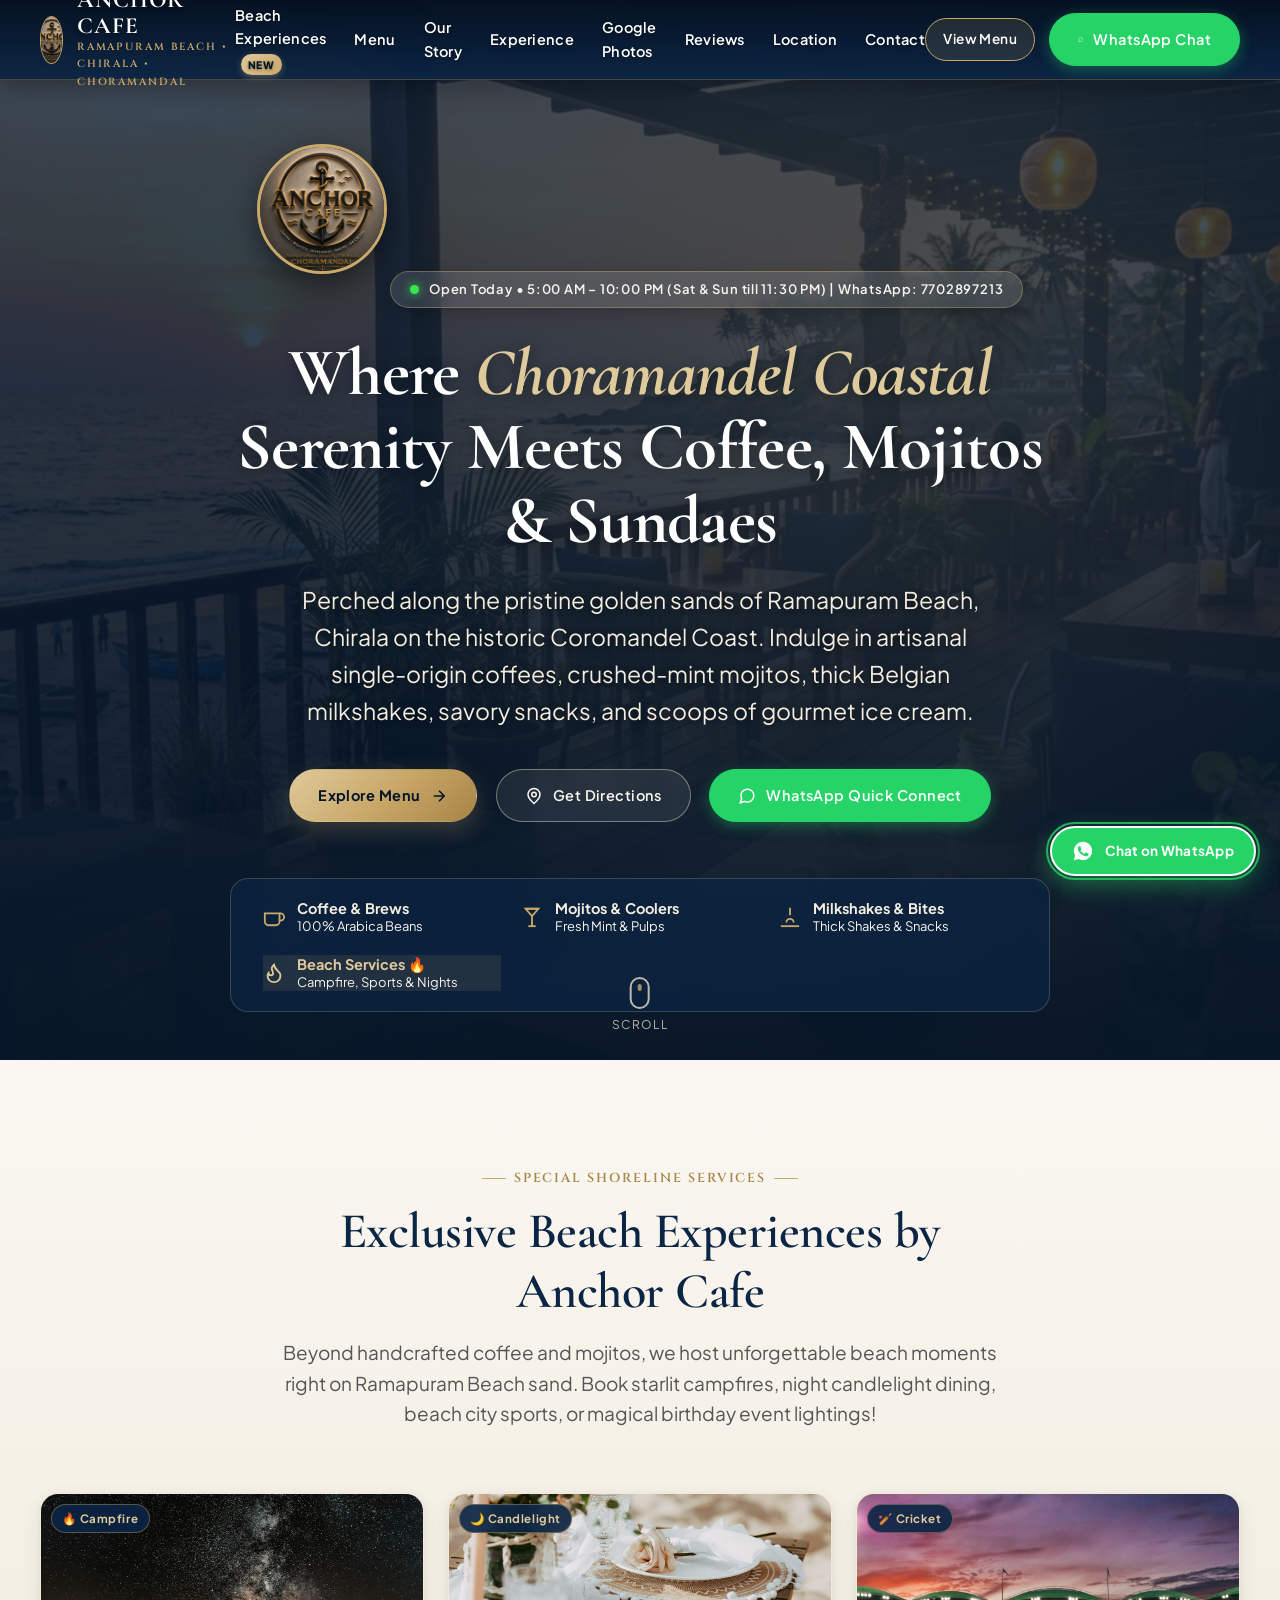
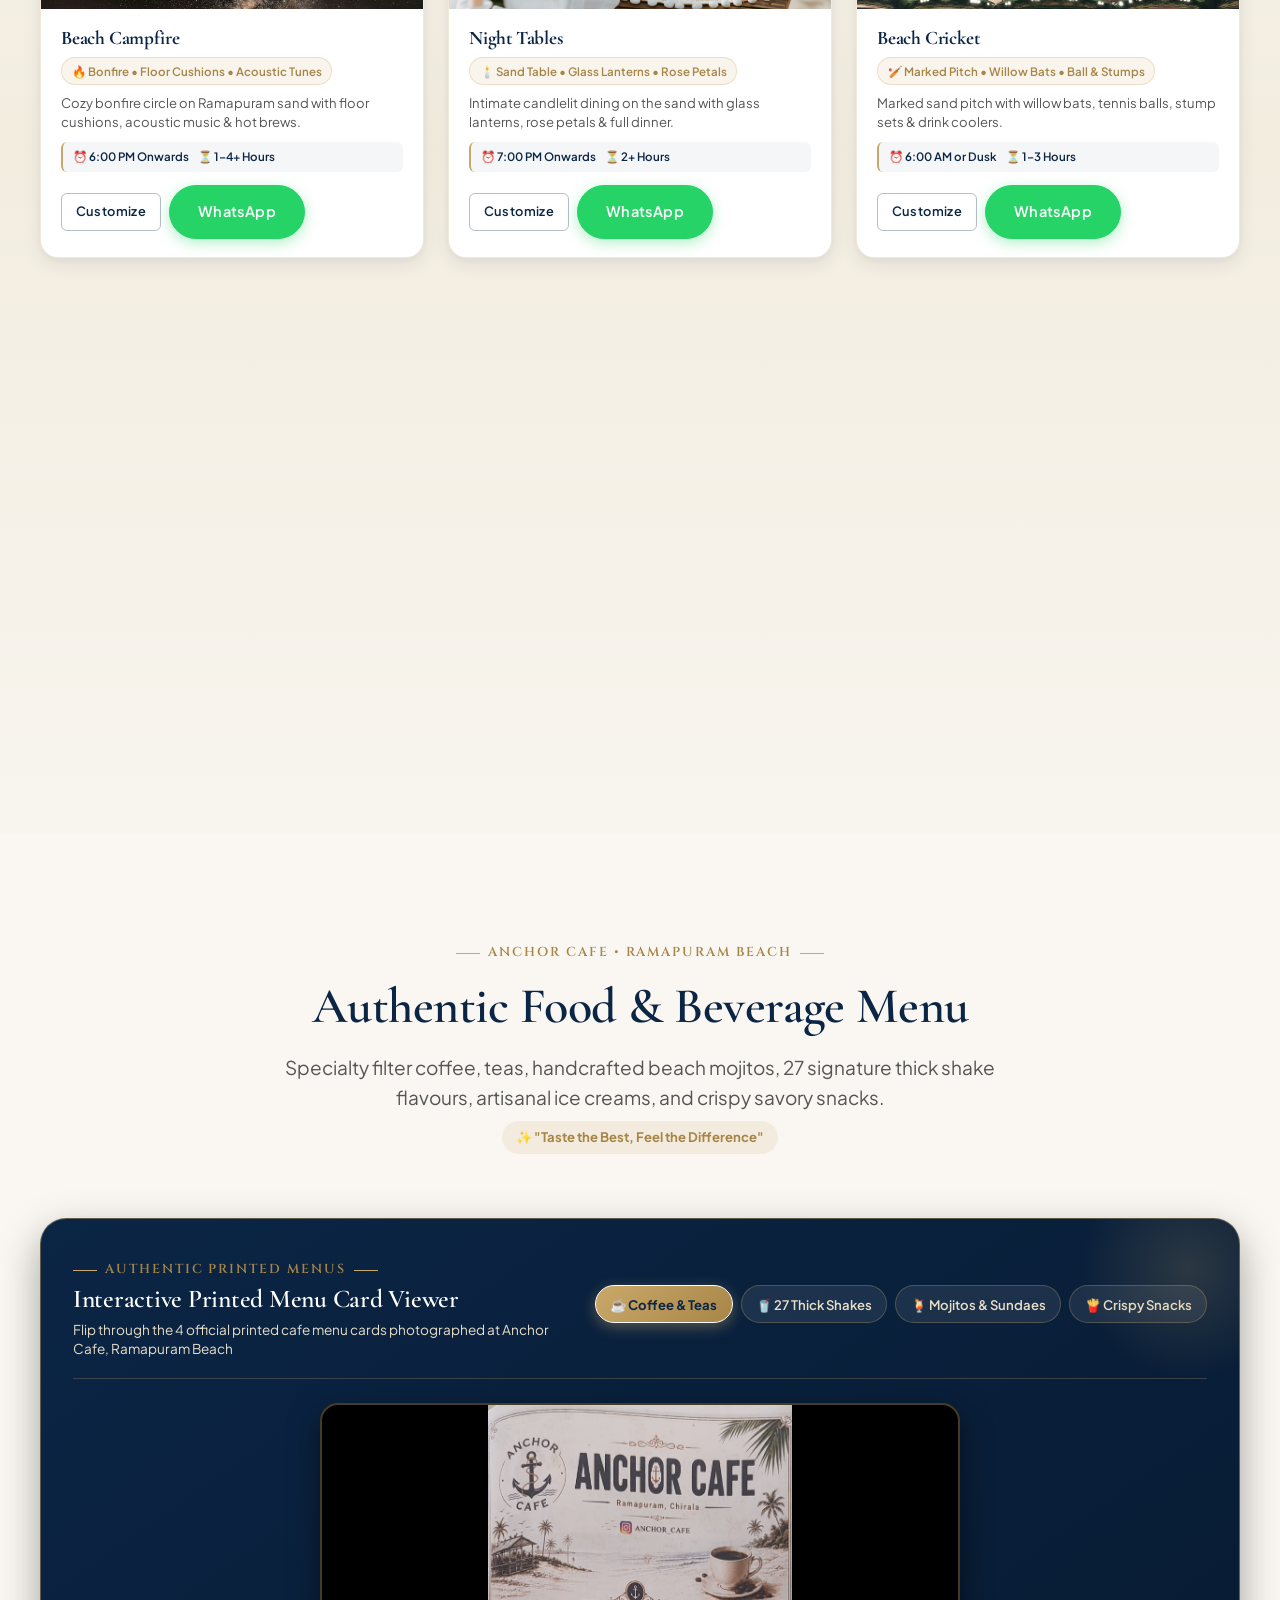
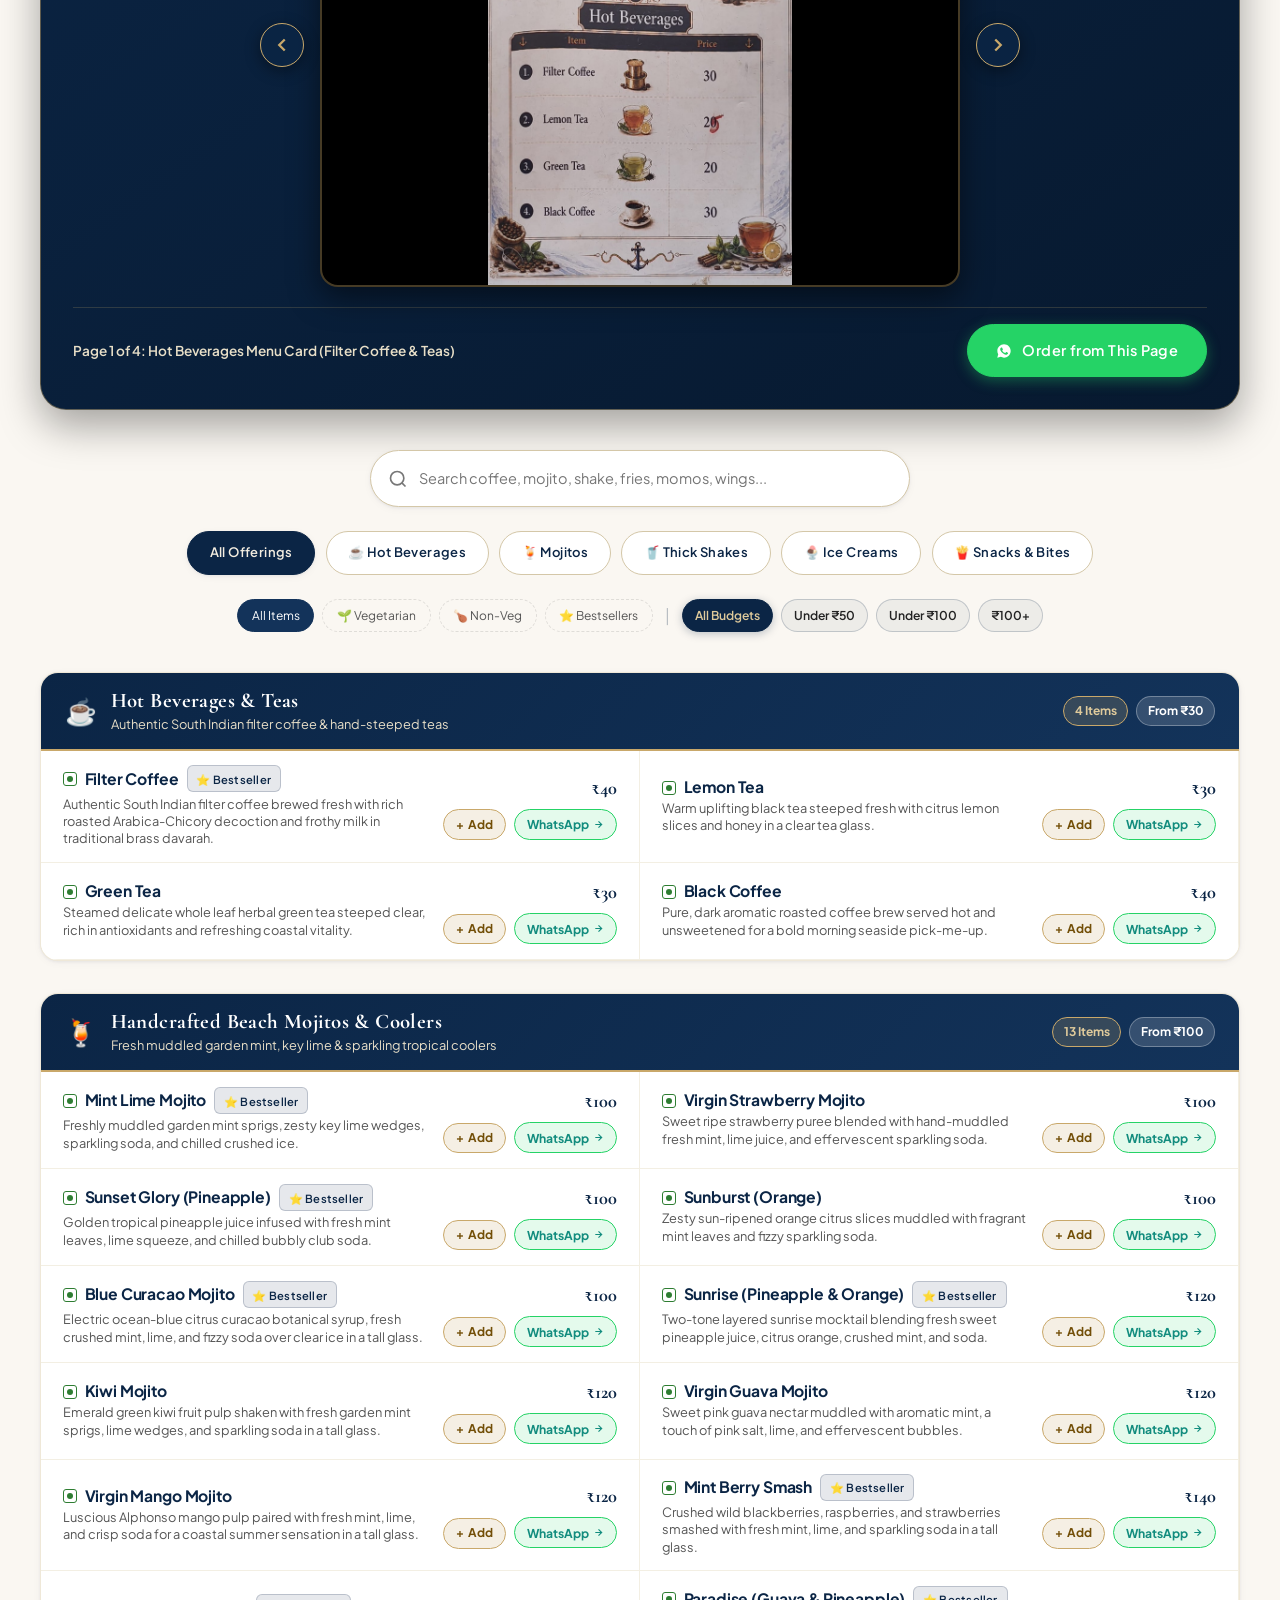
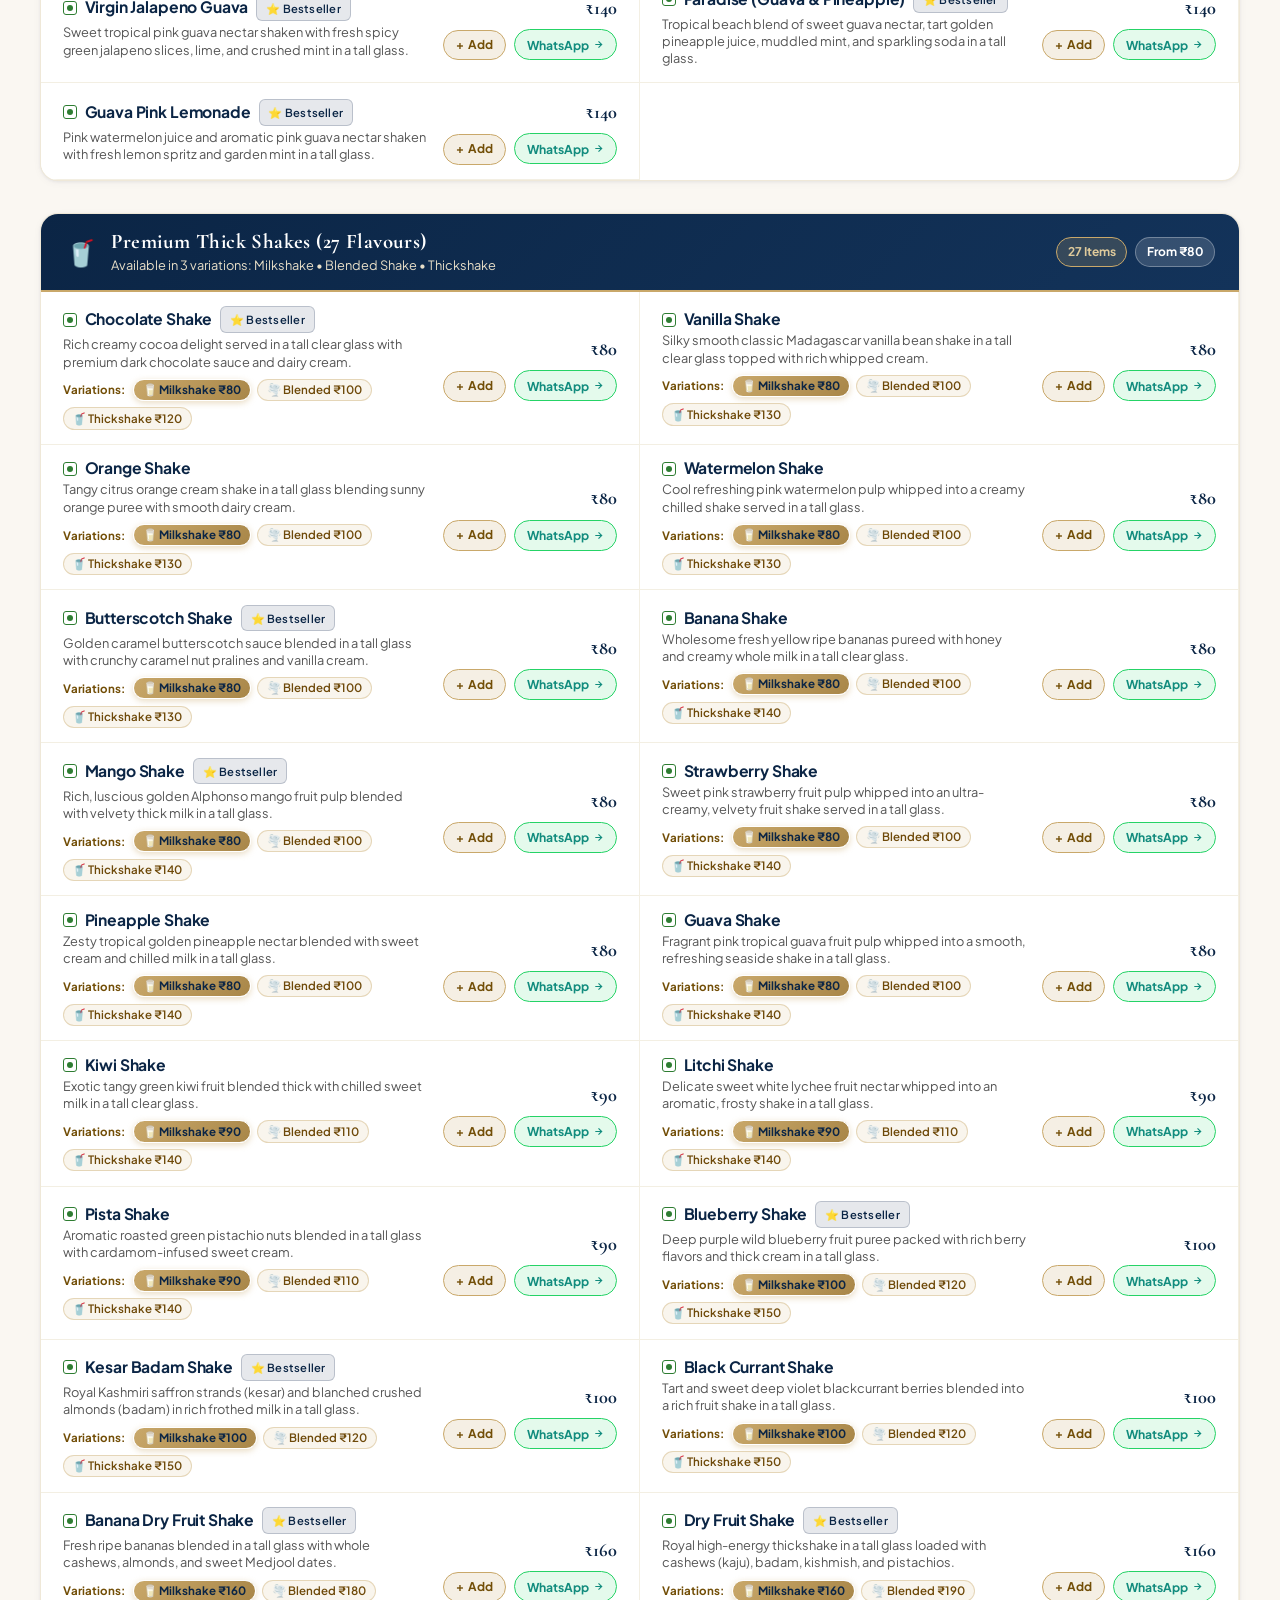
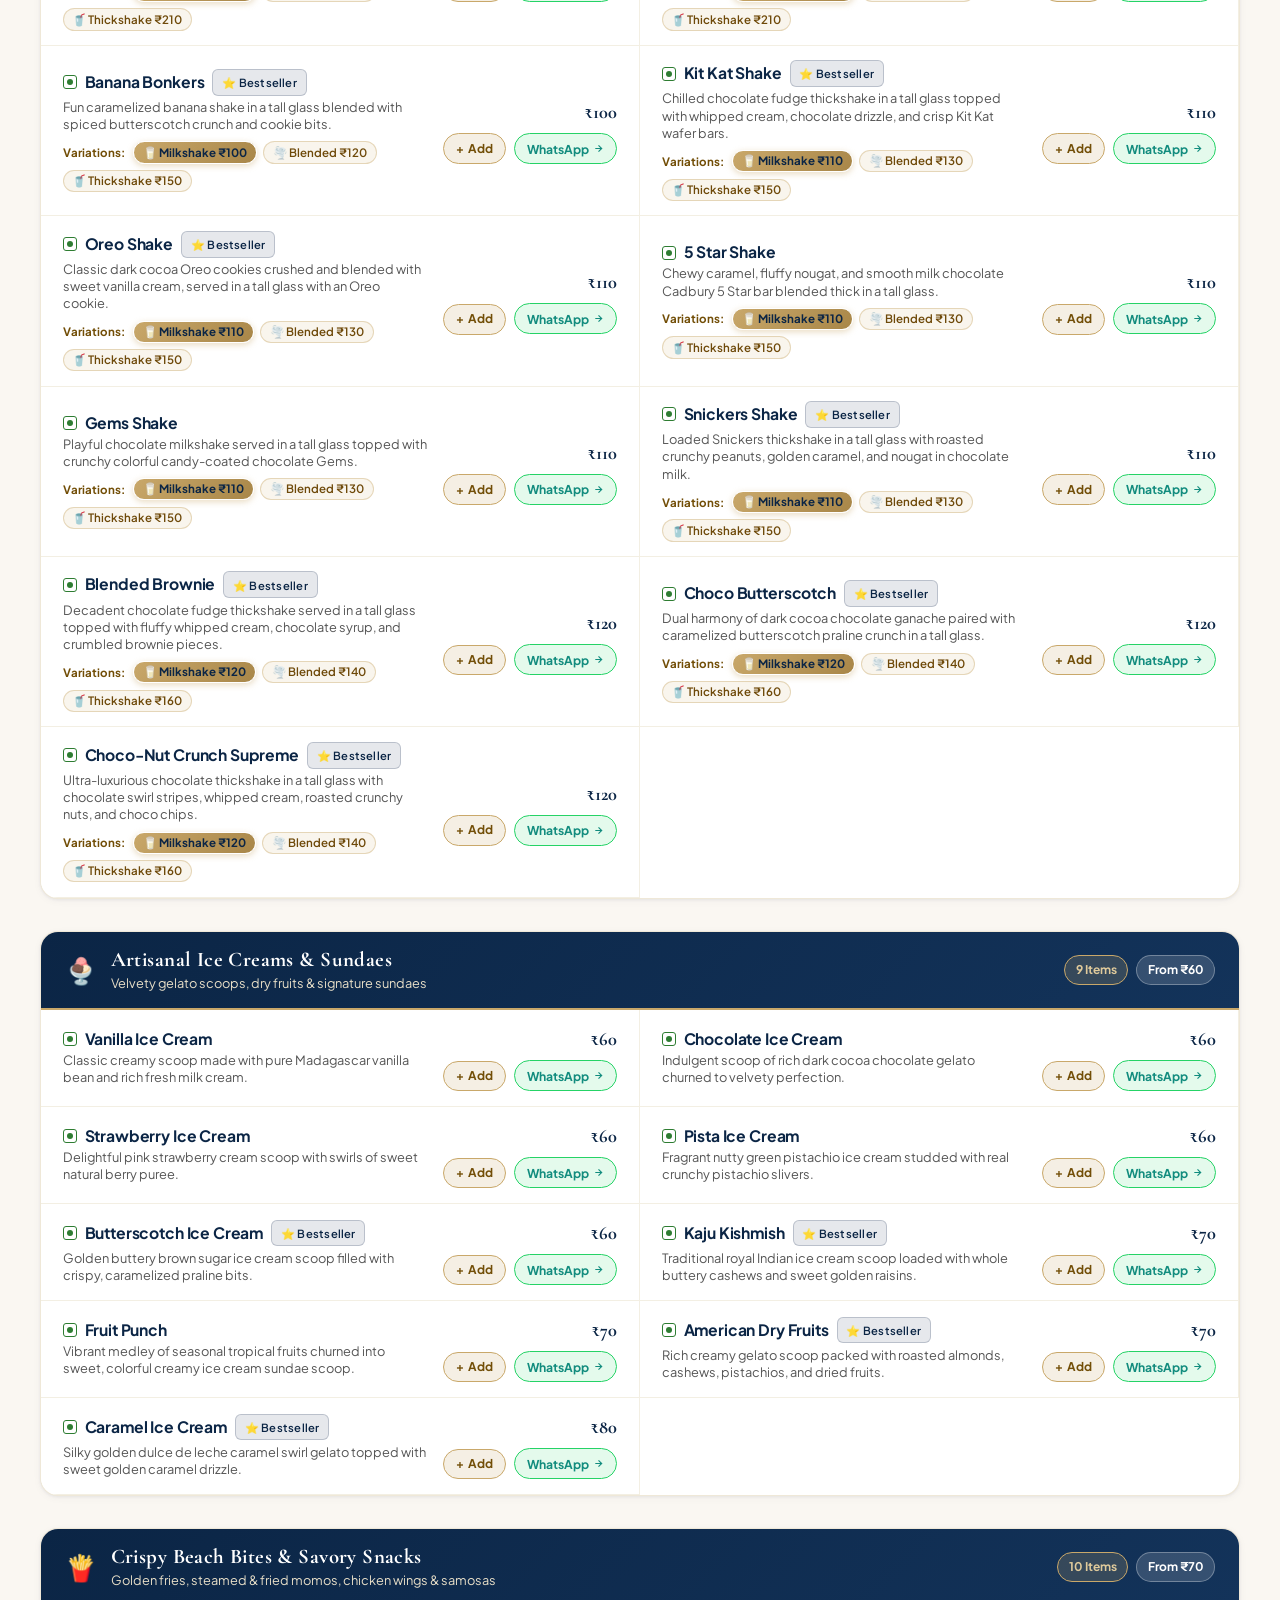
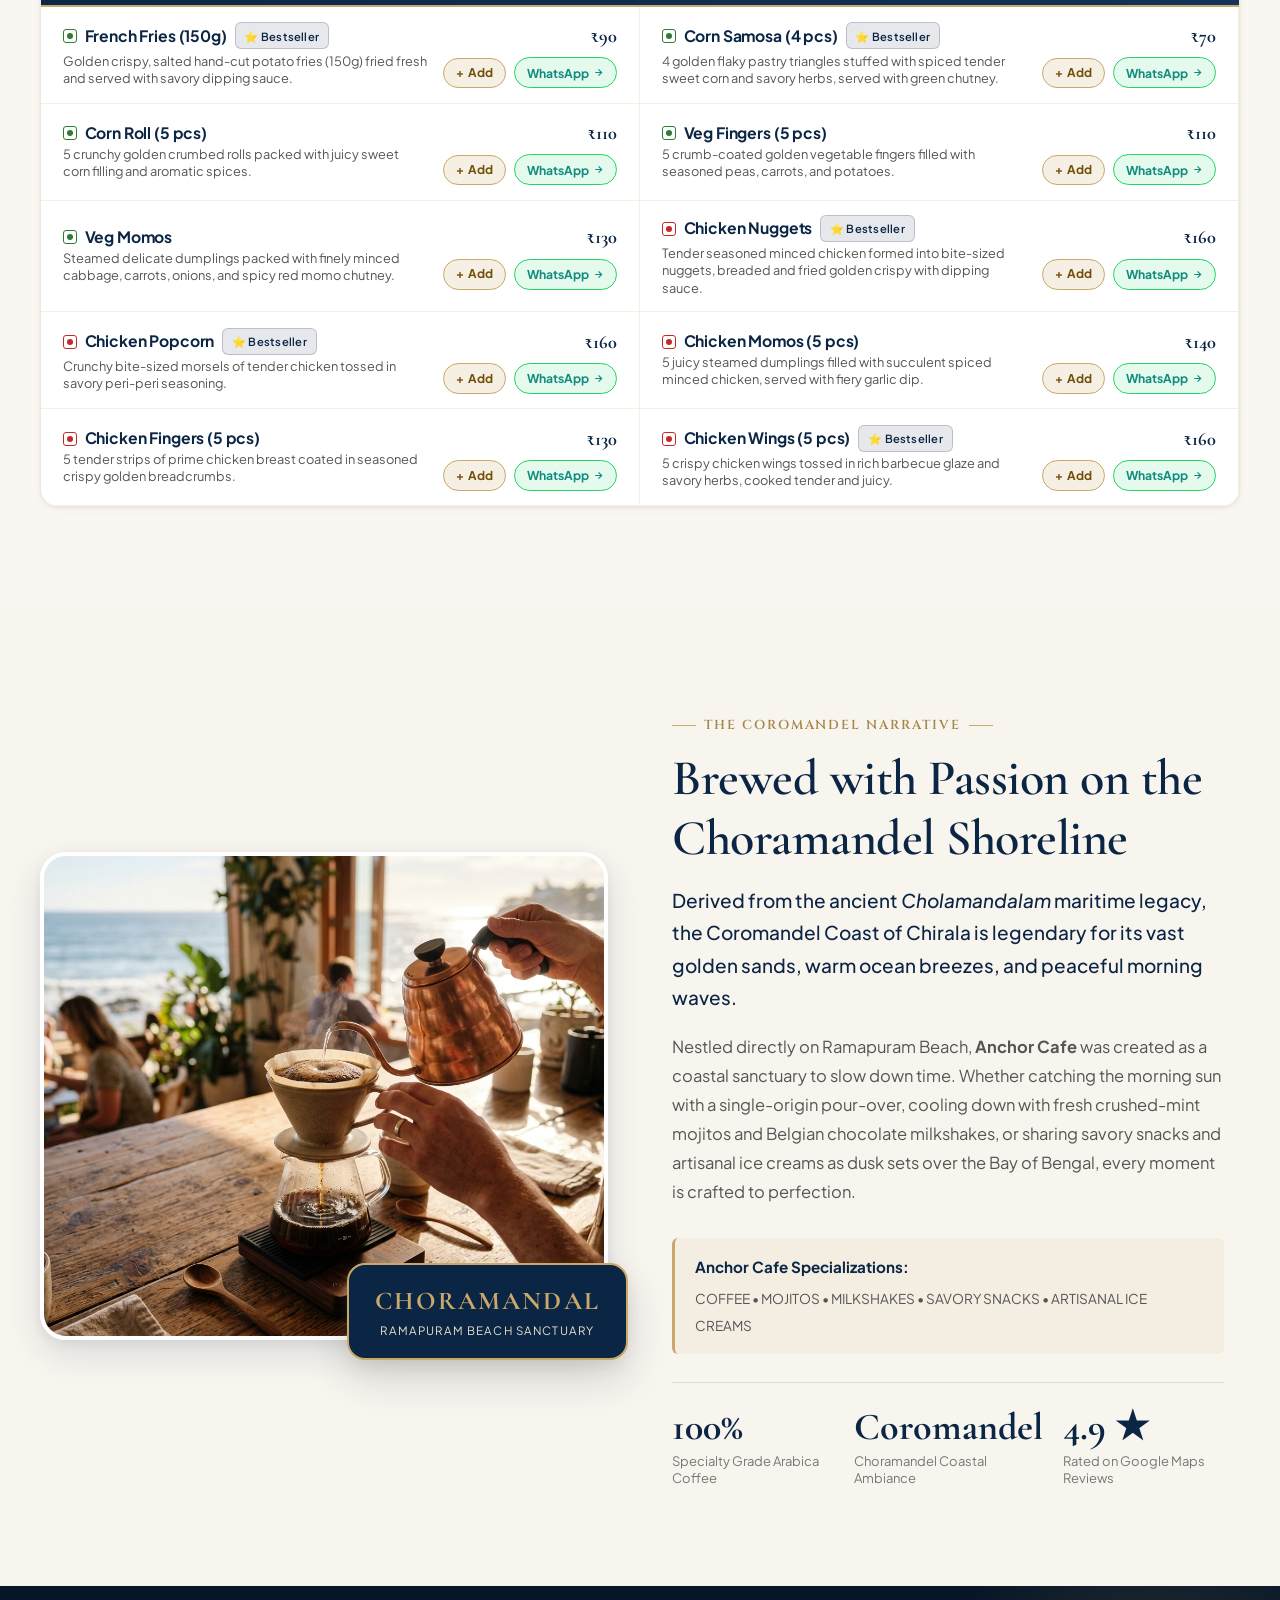
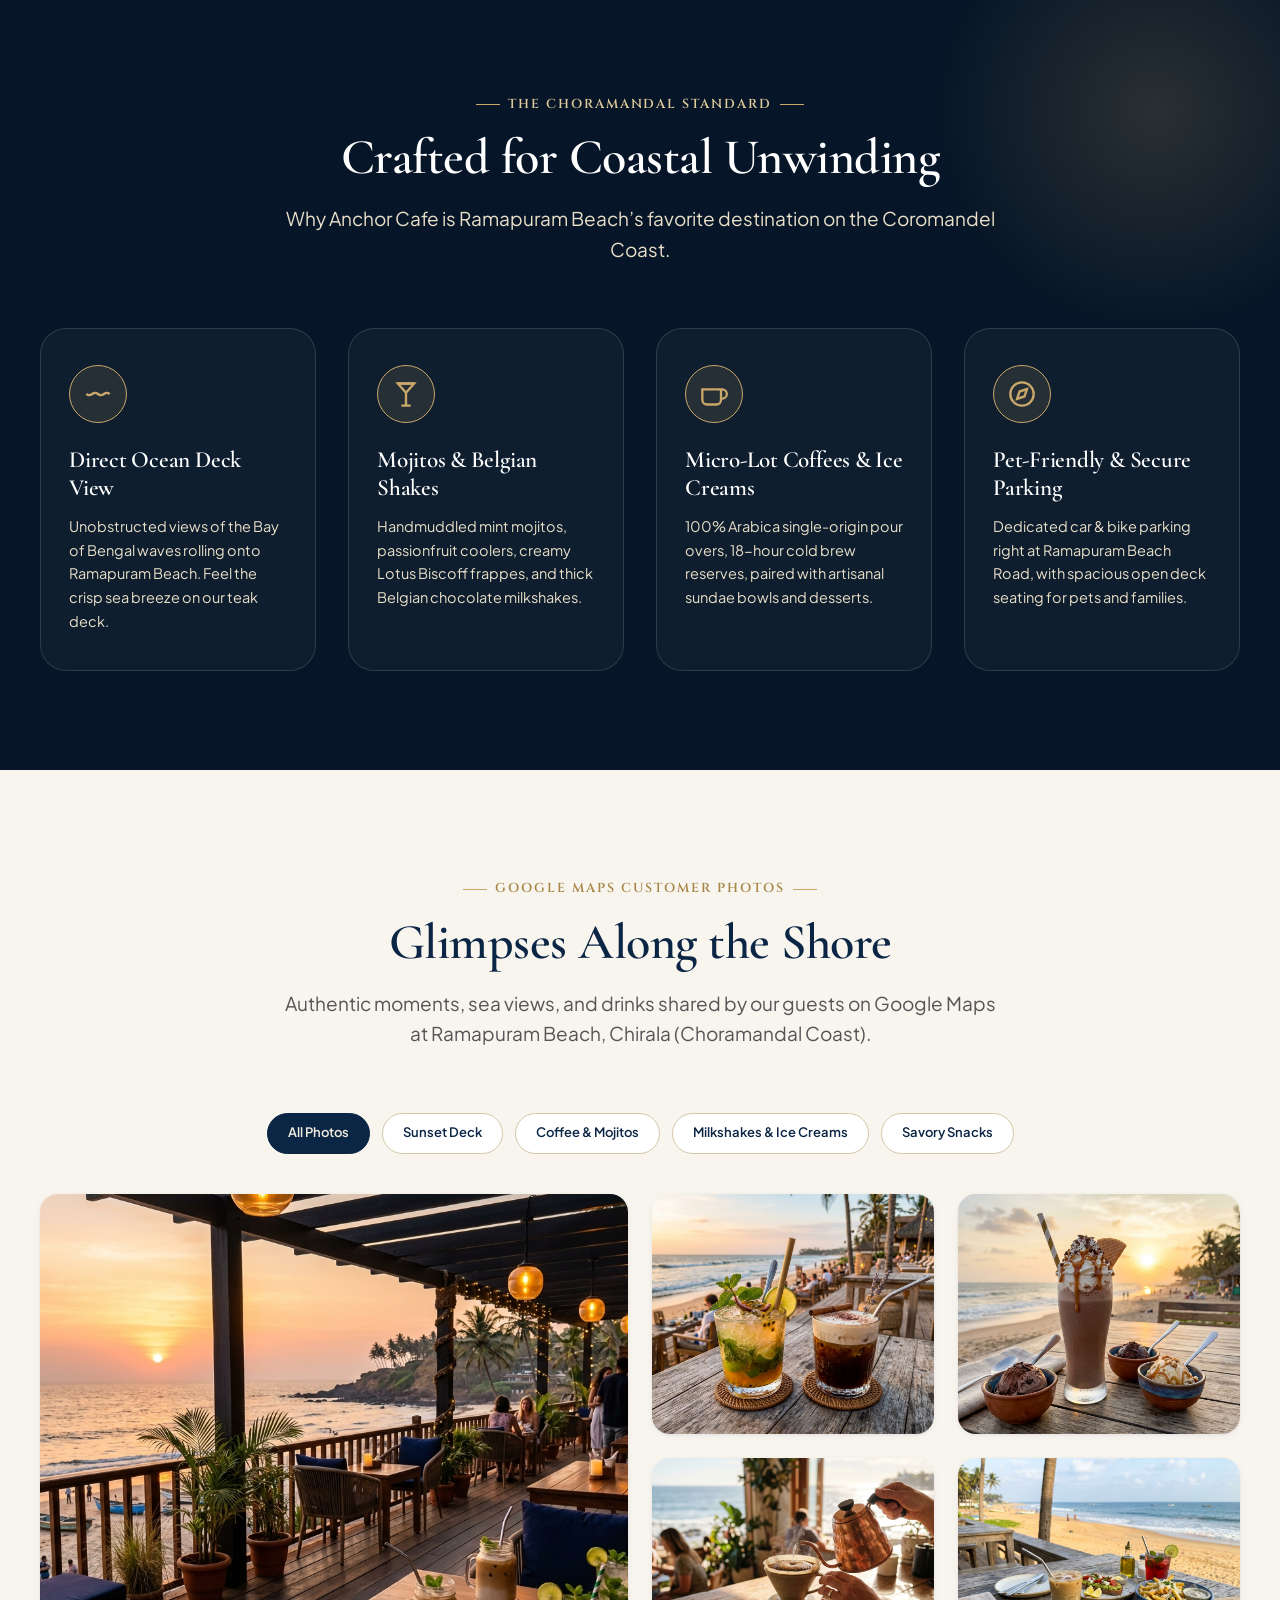
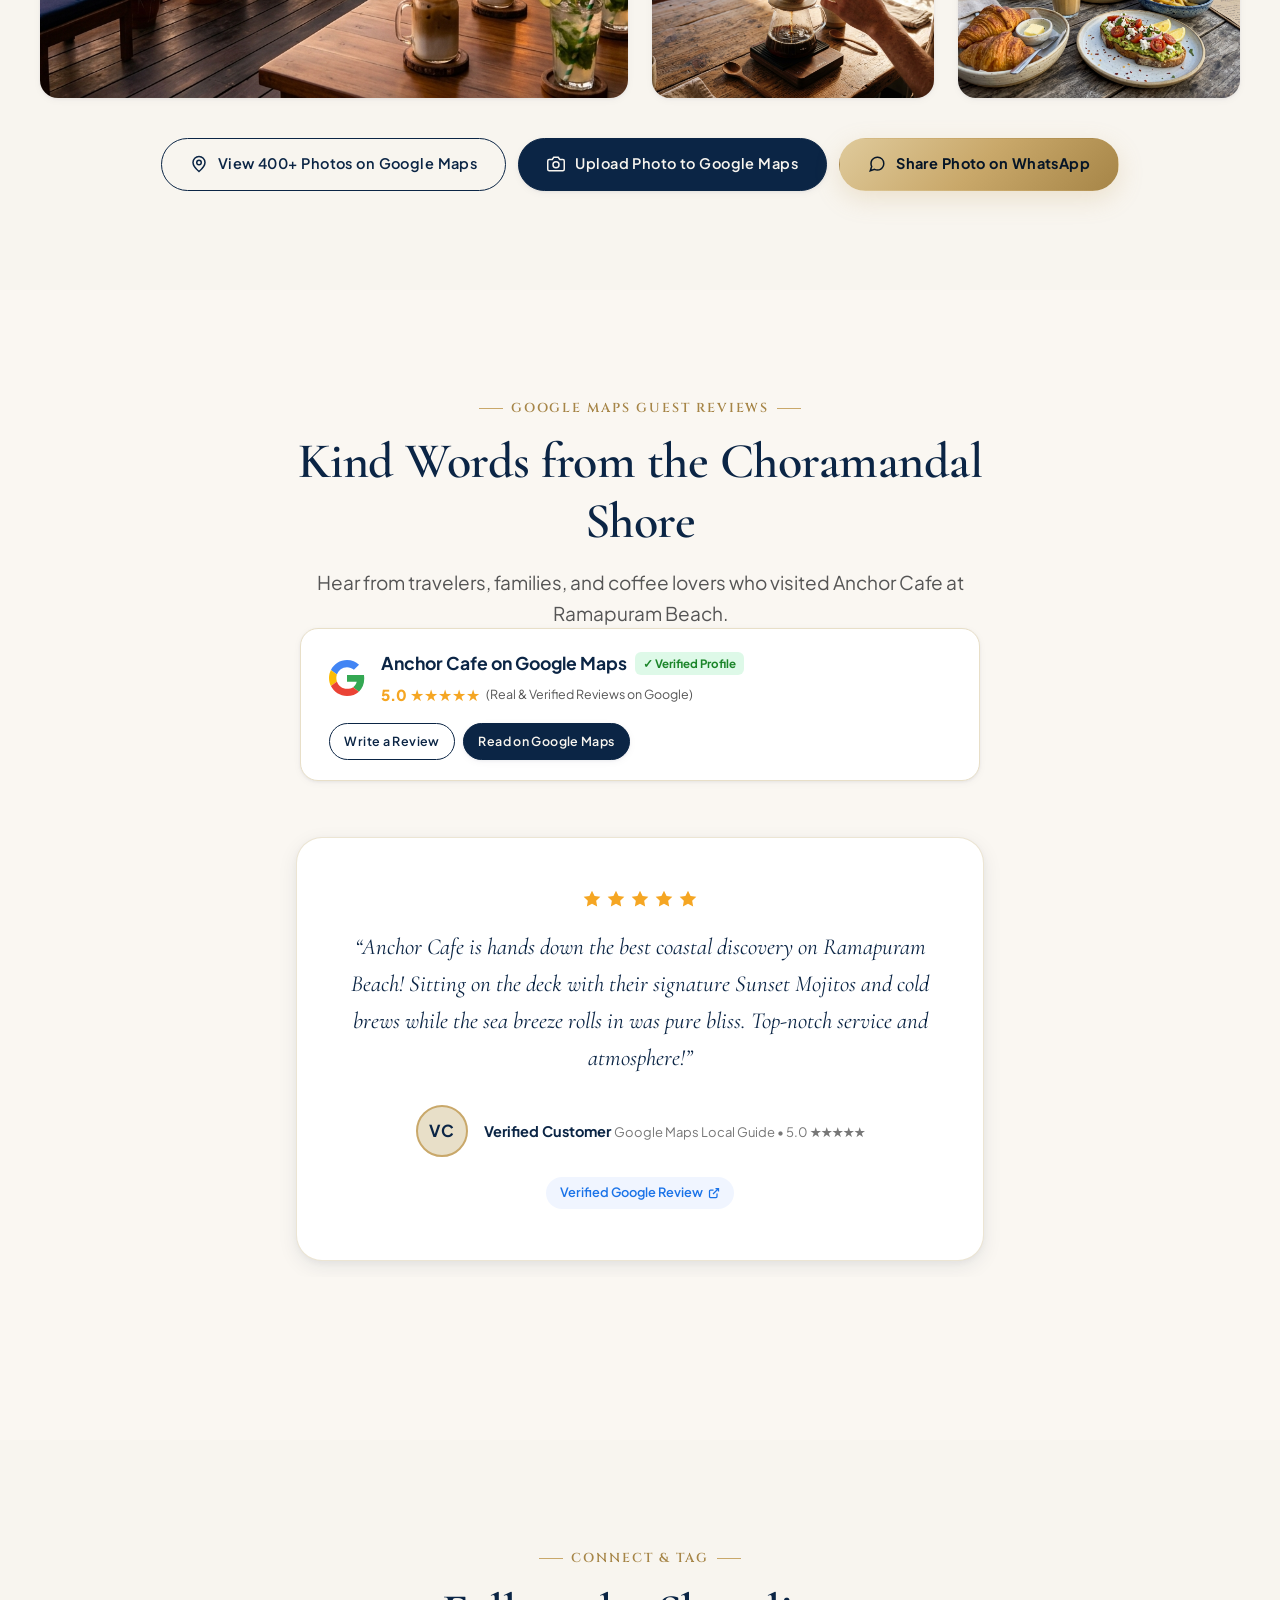
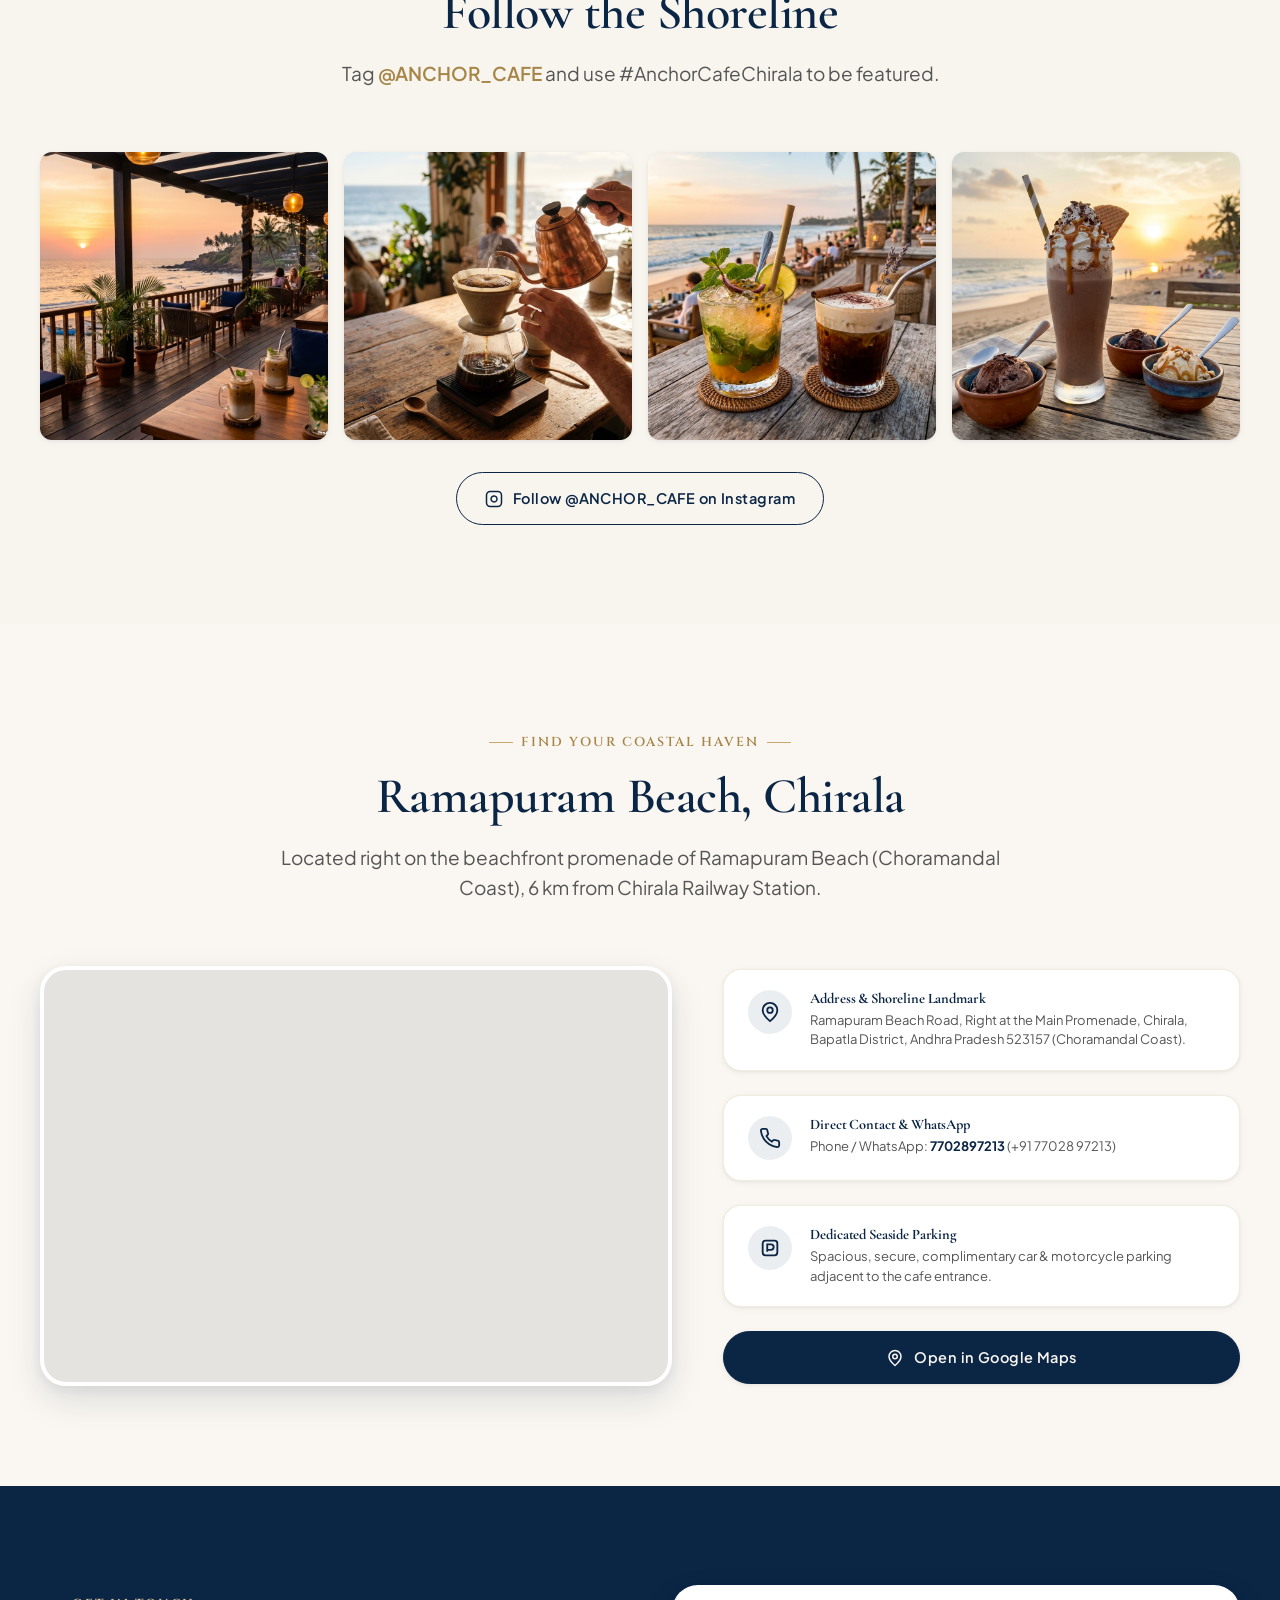
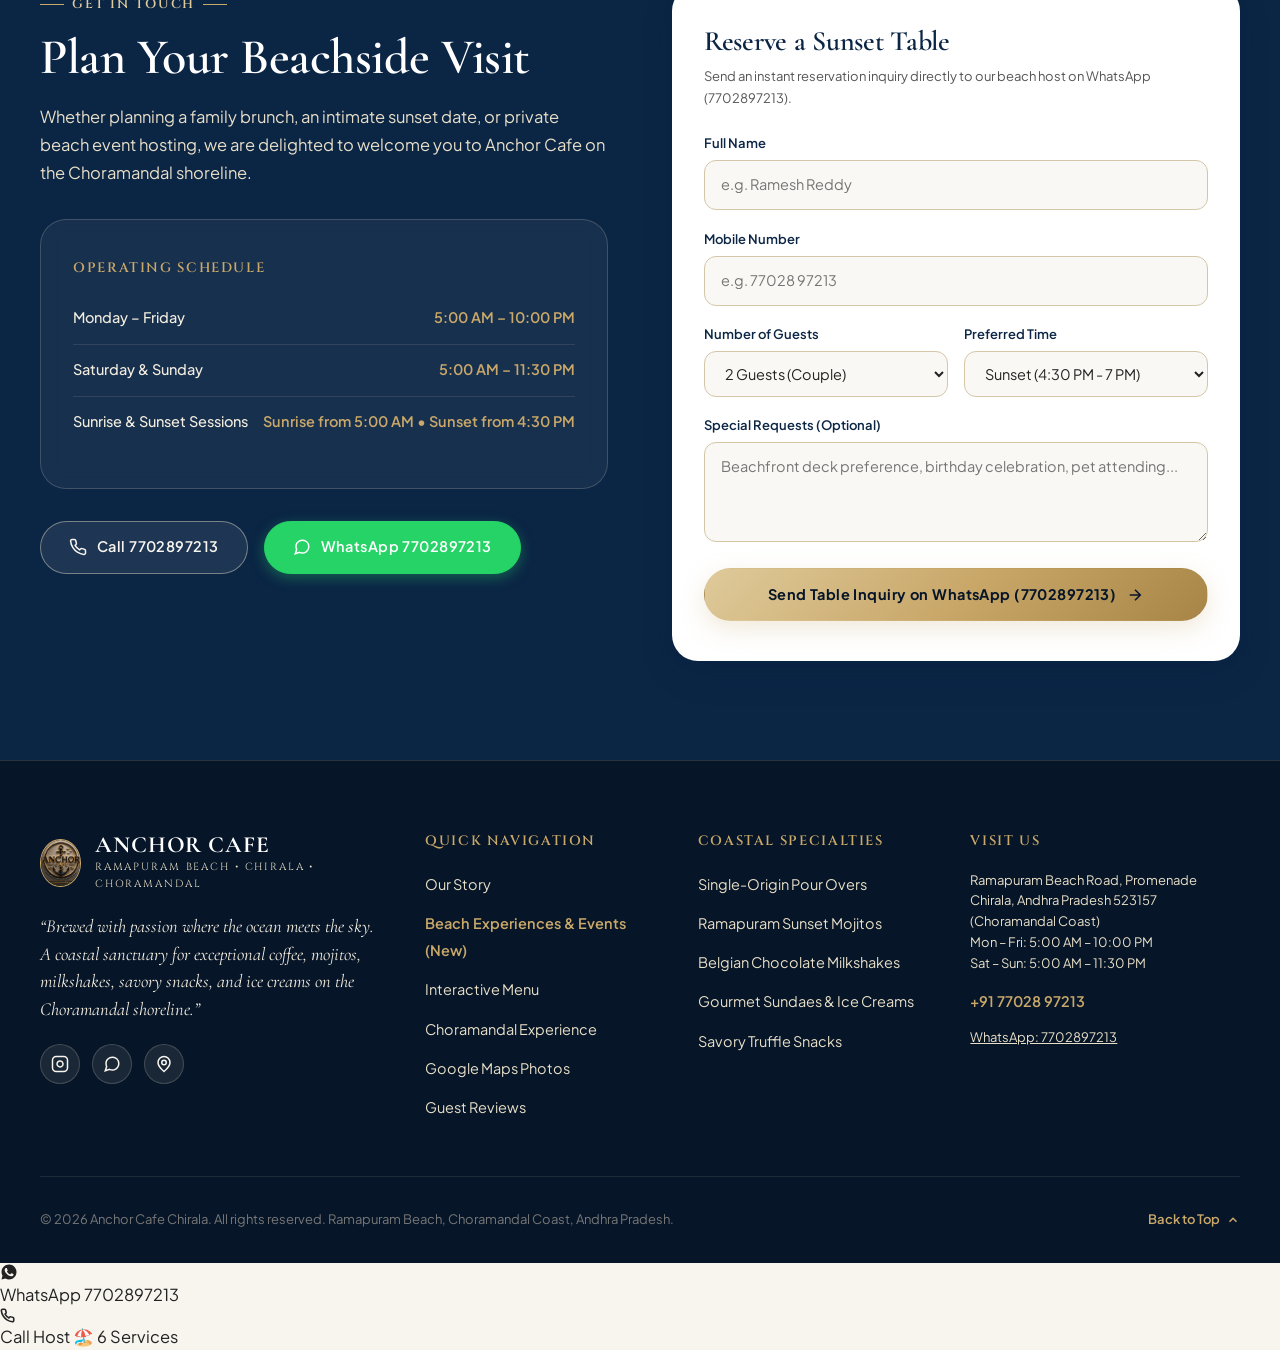
==== commit 9298acad: "feat: reposition Our Story next to Menu and enhance menu interactivity with printed card flipbook, v" ====
--- a/index.html
+++ b/index.html
@@ -121,9 +121,9 @@
 
       <!-- Desktop Navigation -->
       <nav class="desktop-nav" aria-label="Primary Navigation">
-        <a href="#story" class="nav-link">Our Story</a>
         <a href="#beach-services" class="nav-link">Beach Experiences <span class="nav-badge-pill">NEW</span></a>
         <a href="#menu" class="nav-link">Menu</a>
+        <a href="#story" class="nav-link">Our Story</a>
         <a href="#experience" class="nav-link">Experience</a>
         <a href="#gallery" class="nav-link">Google Photos</a>
         <a href="#reviews" class="nav-link">Reviews</a>
@@ -163,9 +163,9 @@
         <button id="mobileDrawerClose" style="background: rgba(201,168,106,0.15); border: 1px solid var(--color-gold); color: var(--color-gold); width: 38px; height: 38px; border-radius: 50%; font-size: 1.3rem; line-height: 1; cursor: pointer; display: flex; align-items: center; justify-content: center;" aria-label="Close menu">&times;</button>
       </div>
       <nav class="mobile-nav-list">
-        <a href="#story" class="mobile-nav-link">Our Story</a>
         <a href="#beach-services" class="mobile-nav-link" style="color: var(--color-gold); font-weight: 700;">🔥 Beach Experiences &amp; Events <span class="nav-badge-pill">NEW</span></a>
         <a href="#menu" class="mobile-nav-link">Interactive Menu</a>
+        <a href="#story" class="mobile-nav-link">Our Story</a>
         <a href="#experience" class="mobile-nav-link">Signature Experience</a>
         <a href="#gallery" class="mobile-nav-link">Google Maps Photos</a>
         <a href="#reviews" class="mobile-nav-link">Guest Reviews</a>
@@ -254,7 +254,7 @@
         </div>
       </div>
 
-      <a href="#story" class="scroll-indicator-down" aria-label="Scroll to story section">
+      <a href="#beach-services" class="scroll-indicator-down" aria-label="Scroll to beach services">
         <div class="mouse-icon">
           <div class="mouse-wheel"></div>
         </div>
@@ -262,55 +262,7 @@
       </a>
     </section>
 
-    <!-- 3. Our Story Section -->
-    <section class="section-padding story-section" id="story" aria-label="About Anchor Cafe and Coromandel Heritage">
-      <div class="container">
-        <div class="story-grid">
-          <div class="story-media-stack fade-in-element">
-            <div class="story-main-card">
-              <img src="assets/images/story_craft_coffee.jpg" alt="Artisanal pour over coffee brewing with coastal Ramapuram beach view" class="story-main-img" loading="lazy">
-            </div>
-            <div class="story-badge-floating">
-              <div class="story-badge-year">CHORAMANDAL</div>
-              <div class="story-badge-caption">Ramapuram Beach Sanctuary</div>
-            </div>
-          </div>
-
-          <div class="story-content-block fade-in-element">
-            <span class="eyebrow">The Coromandel Narrative</span>
-            <h2 class="section-title">Brewed with Passion on the Choramandel Shoreline</h2>
-            <p class="story-lead-paragraph">
-              Derived from the ancient <em>Cholamandalam</em> maritime legacy, the Coromandel Coast of Chirala is legendary for its vast golden sands, warm ocean breezes, and peaceful morning waves.
-            </p>
-            <p class="story-body-paragraph">
-              Nestled directly on Ramapuram Beach, <strong>Anchor Cafe</strong> was created as a coastal sanctuary to slow down time. Whether catching the morning sun with a single-origin pour-over, cooling down with fresh crushed-mint mojitos and Belgian chocolate milkshakes, or sharing savory snacks and artisanal ice creams as dusk sets over the Bay of Bengal, every moment is crafted to perfection.
-            </p>
-
-            <div style="background: rgba(201, 168, 106, 0.1); border-left: 3px solid var(--color-gold); padding: 1rem 1.25rem; border-radius: var(--radius-sm); margin-bottom: 1.75rem;">
-              <strong style="color: var(--color-navy); font-size: 0.95rem; display: block; margin-bottom: 0.25rem;">Anchor Cafe Specializations:</strong>
-              <span style="font-size: 0.85rem; color: var(--color-charcoal-muted);">COFFEE • MOJITOS • MILKSHAKES • SAVORY SNACKS • ARTISANAL ICE CREAMS</span>
-            </div>
-
-            <div class="story-metrics-grid">
-              <div class="metric-item">
-                <span class="metric-number">100%</span>
-                <span class="metric-label">Specialty Grade Arabica Coffee</span>
-              </div>
-              <div class="metric-item">
-                <span class="metric-number">Coromandel</span>
-                <span class="metric-label">Choramandel Coastal Ambiance</span>
-              </div>
-              <div class="metric-item">
-                <span class="metric-number">4.9 ★</span>
-                <span class="metric-label">Rated on Google Maps Reviews</span>
-              </div>
-            </div>
-          </div>
-        </div>
-      </div>
-    </section>
-
-    <!-- 3b. Exclusive Beach Experiences & Services Showcase -->
+    <!-- 3. Exclusive Beach Experiences & Services Showcase (Upside at Top!) -->
     <section class="section-padding beach-showcase-section" id="beach-services" aria-label="Ramapuram Beach Experiences & Services">
       <div class="container">
         <div class="section-header fade-in-element">
@@ -721,38 +673,55 @@
           </div>
         </div>
 
-        <!-- Compact Collapsible Scanned Printed Menu Cards Showcase -->
-        <details class="printed-menu-details fade-in-element">
-          <summary class="printed-menu-summary">
-            <div style="display: flex; align-items: center; gap: 0.65rem;">
-              <svg width="20" height="20" viewBox="0 0 24 24" fill="none" stroke="currentColor" stroke-width="2"><path d="M2 3h6a4 4 0 0 1 4 4v14a3 3 0 0 0-3-3H2z"/><path d="M22 3h-6a4 4 0 0 0-4 4v14a3 3 0 0 1 3-3h7z"/></svg>
-              <span><strong>View Original Printed Cafe Menu Cards</strong> (4 Scanned Pages)</span>
-            </div>
-            <span class="printed-menu-toggle-hint">Tap to view photos ▼</span>
-          </summary>
-          <div class="printed-menu-cards-grid" style="margin-top: 1rem;">
-            <div class="printed-menu-card-tile printed-card-trigger" data-img="assets/images/card_hot_beverages.jpg" data-title="Page 1: Hot Beverages Menu Card">
-              <img src="assets/images/card_hot_beverages.jpg" alt="Hot Beverages Menu Card" loading="lazy">
-              <span>☕ Hot Beverages</span>
-              <small>Filter Coffee &amp; Teas (From ₹30)</small>
-            </div>
-            <div class="printed-menu-card-tile printed-card-trigger" data-img="assets/images/card_thick_shakes.png" data-title="Page 2: Premium & Signature Thick Shakes">
-              <img src="assets/images/card_thick_shakes.png" alt="Thick Shakes Menu Card" loading="lazy">
-              <span>🥤 Thick Shakes</span>
-              <small>27 Signature Flavours (From ₹80)</small>
-            </div>
-            <div class="printed-menu-card-tile printed-card-trigger" data-img="assets/images/card_mojitos_icecreams.png" data-title="Page 3: Mojitos & Ice Creams">
-              <img src="assets/images/card_mojitos_icecreams.png" alt="Mojitos & Ice Creams Menu Card" loading="lazy">
-              <span>🍹 Mojitos &amp; 🍨 Ice Creams</span>
-              <small>13 Mojitos &amp; 9 Ice Creams</small>
-            </div>
-            <div class="printed-menu-card-tile printed-card-trigger" data-img="assets/images/card_snacks.jpg" data-title="Page 4: Snacks & Quick Bites">
-              <img src="assets/images/card_snacks.jpg" alt="Snacks & Quick Bites Menu Card" loading="lazy">
-              <span>🍟 Snacks &amp; Bites</span>
-              <small>Veg &amp; Chicken Specials (From ₹70)</small>
-            </div>
-          </div>
-        </details>
+        <!-- Interactive Printed Menu Card Deck & Flipbook Viewer -->
+        <div class="printed-menu-deck-card fade-in-element">
+          <div class="deck-header">
+            <div class="deck-title-wrap">
+              <span class="eyebrow" style="color: var(--color-gold-dark); margin-bottom: 0.2rem;">Authentic Printed Menus</span>
+              <h3 class="deck-heading">Interactive Printed Menu Card Viewer</h3>
+              <p class="deck-sub">Flip through the 4 official printed cafe menu cards photographed at Anchor Cafe, Ramapuram Beach</p>
+            </div>
+            <div class="deck-tabs" role="tablist" aria-label="Menu Card Pages">
+              <button type="button" class="deck-tab active" data-page="0">☕ Coffee &amp; Teas</button>
+              <button type="button" class="deck-tab" data-page="1">🥤 27 Thick Shakes</button>
+              <button type="button" class="deck-tab" data-page="2">🍹 Mojitos &amp; Sundaes</button>
+              <button type="button" class="deck-tab" data-page="3">🍟 Crispy Snacks</button>
+            </div>
+          </div>
+
+          <div class="deck-display-frame">
+            <button type="button" class="deck-nav-btn prev" id="deckPrevBtn" aria-label="Previous menu card page">
+              <svg width="22" height="22" viewBox="0 0 24 24" fill="none" stroke="currentColor" stroke-width="2.5"><polyline points="15 18 9 12 15 6"/></svg>
+            </button>
+
+            <div class="deck-current-card-wrap" id="deckCardWrap">
+              <img src="assets/images/card_hot_beverages.jpg" alt="Hot Beverages Menu Card" class="deck-card-image" id="deckActiveImg">
+              <div class="deck-card-overlay">
+                <button type="button" class="btn btn-gold deck-zoom-btn" id="deckZoomBtn">
+                  <svg width="18" height="18" viewBox="0 0 24 24" fill="none" stroke="currentColor" stroke-width="2"><circle cx="11" cy="11" r="8"/><line x1="21" y1="21" x2="16.65" y2="16.65"/><line x1="11" y1="8" x2="11" y2="14"/><line x1="8" y1="11" x2="14" y2="11"/></svg>
+                  <span>Tap for High-Res Fullscreen Zoom</span>
+                </button>
+              </div>
+            </div>
+
+            <button type="button" class="deck-nav-btn next" id="deckNextBtn" aria-label="Next menu card page">
+              <svg width="22" height="22" viewBox="0 0 24 24" fill="none" stroke="currentColor" stroke-width="2.5"><polyline points="9 18 15 12 9 6"/></svg>
+            </button>
+          </div>
+
+          <div class="deck-footer-bar">
+            <span class="deck-page-indicator" id="deckPageIndicator">Page 1 of 4: Hot Beverages Menu Card (Filter Coffee &amp; Teas)</span>
+            <div style="display: flex; gap: 0.6rem; align-items: center; flex-wrap: wrap;">
+              <button type="button" class="btn btn-outline-light deck-mobile-zoom" onclick="document.getElementById('deckZoomBtn').click()">
+                🔍 Zoom In
+              </button>
+              <a href="https://wa.me/917702897213?text=%E2%98%95%20Hi%20Anchor%20Cafe!%20I'm%20looking%20at%20Page%201%20(Hot%20Beverages)%20of%20your%20printed%20menu%20card.%20I'd%20like%20to%20order!" target="_blank" rel="noopener" class="btn btn-whatsapp deck-wa-inquire-btn" id="deckWaBtn">
+                <svg width="16" height="16" viewBox="0 0 24 24" fill="currentColor"><path d="M12.012 2c-5.506 0-9.989 4.478-9.99 9.984 0 1.758.459 3.474 1.33 4.982l-1.414 5.166 5.285-1.385c1.455.794 3.09 1.213 4.786 1.214h.004c5.507 0 9.99-4.478 9.99-9.985 0-2.667-1.039-5.176-2.924-7.062s-4.394-2.914-7.067-2.914zm5.82 14.28c-.244.687-1.42 1.312-1.957 1.393-.538.082-1.22.115-3.486-.826-2.898-1.203-4.757-4.148-4.902-4.341-.144-.194-1.176-1.564-1.176-2.984 0-1.42.744-2.118 1.009-2.404.265-.287.578-.358.771-.358.193 0 .386.002.553.01.177.008.416-.067.65.495.244.587.835 2.036.907 2.181.072.146.12.316.024.507-.096.192-.144.312-.288.481-.144.168-.303.376-.433.505-.145.144-.297.302-.128.591.169.289.75 1.237 1.61 2.003 1.106.985 2.037 1.291 2.326 1.435.289.145.457.121.626-.072.168-.193.722-.841.915-1.129.193-.288.386-.24.65-.144.265.096 1.683.794 1.972.938.289.145.481.216.553.336.072.12.072.697-.172 1.384z"/></svg>
+                <span>Order from This Page</span>
+              </a>
+            </div>
+          </div>
+        </div>
 
         <div class="menu-controls fade-in-element">
           <!-- Search Bar -->
@@ -776,12 +745,17 @@
             <button class="category-tab-btn" data-category="snacks" role="tab" aria-selected="false">🍟 Snacks &amp; Bites</button>
           </div>
 
-          <!-- Dietary Toggle Pills -->
-          <div class="dietary-filter-bar" aria-label="Filter by dietary preference">
+          <!-- Dietary & Budget Toggle Pills -->
+          <div class="dietary-filter-bar" aria-label="Filter by dietary preference and budget">
             <button class="dietary-tag-btn active" data-tag="all">All Items</button>
             <button class="dietary-tag-btn" data-tag="Veg">🌱 Vegetarian</button>
             <button class="dietary-tag-btn" data-tag="Non-Veg">🍗 Non-Veg</button>
             <button class="dietary-tag-btn" data-tag="Signature">⭐ Bestsellers</button>
+            <span style="color: rgba(11,37,69,0.3); margin: 0 4px;" class="budget-separator">|</span>
+            <button class="budget-tag-btn active" data-budget="all">All Budgets</button>
+            <button class="budget-tag-btn" data-budget="under50">Under ₹50</button>
+            <button class="budget-tag-btn" data-budget="under100">Under ₹100</button>
+            <button class="budget-tag-btn" data-budget="100plus">₹100+</button>
           </div>
         </div>
 
@@ -792,7 +766,55 @@
       </div>
     </section>
 
-    <!-- 5. Signature Experience Section -->
+    <!-- 5. Our Story Section (Placed Next to Menu) -->
+    <section class="section-padding story-section" id="story" aria-label="About Anchor Cafe and Coromandel Heritage">
+      <div class="container">
+        <div class="story-grid">
+          <div class="story-media-stack fade-in-element">
+            <div class="story-main-card">
+              <img src="assets/images/story_craft_coffee.jpg" alt="Artisanal pour over coffee brewing with coastal Ramapuram beach view" class="story-main-img" loading="lazy">
+            </div>
+            <div class="story-badge-floating">
+              <div class="story-badge-year">CHORAMANDAL</div>
+              <div class="story-badge-caption">Ramapuram Beach Sanctuary</div>
+            </div>
+          </div>
+
+          <div class="story-content-block fade-in-element">
+            <span class="eyebrow">The Coromandel Narrative</span>
+            <h2 class="section-title">Brewed with Passion on the Choramandel Shoreline</h2>
+            <p class="story-lead-paragraph">
+              Derived from the ancient <em>Cholamandalam</em> maritime legacy, the Coromandel Coast of Chirala is legendary for its vast golden sands, warm ocean breezes, and peaceful morning waves.
+            </p>
+            <p class="story-body-paragraph">
+              Nestled directly on Ramapuram Beach, <strong>Anchor Cafe</strong> was created as a coastal sanctuary to slow down time. Whether catching the morning sun with a single-origin pour-over, cooling down with fresh crushed-mint mojitos and Belgian chocolate milkshakes, or sharing savory snacks and artisanal ice creams as dusk sets over the Bay of Bengal, every moment is crafted to perfection.
+            </p>
+
+            <div style="background: rgba(201, 168, 106, 0.1); border-left: 3px solid var(--color-gold); padding: 1rem 1.25rem; border-radius: var(--radius-sm); margin-bottom: 1.75rem;">
+              <strong style="color: var(--color-navy); font-size: 0.95rem; display: block; margin-bottom: 0.25rem;">Anchor Cafe Specializations:</strong>
+              <span style="font-size: 0.85rem; color: var(--color-charcoal-muted);">COFFEE • MOJITOS • MILKSHAKES • SAVORY SNACKS • ARTISANAL ICE CREAMS</span>
+            </div>
+
+            <div class="story-metrics-grid">
+              <div class="metric-item">
+                <span class="metric-number">100%</span>
+                <span class="metric-label">Specialty Grade Arabica Coffee</span>
+              </div>
+              <div class="metric-item">
+                <span class="metric-number">Coromandel</span>
+                <span class="metric-label">Choramandel Coastal Ambiance</span>
+              </div>
+              <div class="metric-item">
+                <span class="metric-number">4.9 ★</span>
+                <span class="metric-label">Rated on Google Maps Reviews</span>
+              </div>
+            </div>
+          </div>
+        </div>
+      </div>
+    </section>
+
+    <!-- 6. Signature Experience Section -->
     <section class="section-padding experience-section" id="experience" aria-label="Why Anchor Cafe">
       <div class="experience-bg-glow"></div>
       <div class="container">
@@ -1321,6 +1343,64 @@
     </div>
   </div>
 
+  <!-- 14. Floating Beach Order Tray Bar (Live Interactive Multi-Item Cart) -->
+  <aside class="floating-beach-tray-bar" id="floatingBeachTrayBar" aria-label="Current Beach Order Tray" style="display: none;">
+    <div class="tray-bar-summary" onclick="toggleBeachTrayModal()">
+      <div class="tray-bar-badge" id="trayBadgeCount">0</div>
+      <div class="tray-bar-text">
+        <strong>Beach Order Tray</strong>
+        <span id="trayBarPriceSummary">₹0 • Tap to view items</span>
+      </div>
+    </div>
+    <div class="tray-bar-actions">
+      <button type="button" class="btn btn-outline-light tray-view-toggle-btn" onclick="toggleBeachTrayModal()">
+        <span>View Tray</span>
+        <svg width="14" height="14" viewBox="0 0 24 24" fill="none" stroke="currentColor" stroke-width="2.5"><polyline points="18 15 12 9 6 15"/></svg>
+      </button>
+      <button type="button" class="btn btn-whatsapp tray-wa-checkout-btn" onclick="sendBeachTrayWhatsApp()">
+        <svg width="16" height="16" viewBox="0 0 24 24" fill="currentColor"><path d="M12.012 2c-5.506 0-9.989 4.478-9.99 9.984 0 1.758.459 3.474 1.33 4.982l-1.414 5.166 5.285-1.385c1.455.794 3.09 1.213 4.786 1.214h.004c5.507 0 9.99-4.478 9.99-9.985 0-2.667-1.039-5.176-2.924-7.062s-4.394-2.914-7.067-2.914zm5.82 14.28c-.244.687-1.42 1.312-1.957 1.393-.538.082-1.22.115-3.486-.826-2.898-1.203-4.757-4.148-4.902-4.341-.144-.194-1.176-1.564-1.176-2.984 0-1.42.744-2.118 1.009-2.404.265-.287.578-.358.771-.358.193 0 .386.002.553.01.177.008.416-.067.65.495.244.587.835 2.036.907 2.181.072.146.12.316.024.507-.096.192-.144.312-.288.481-.144.168-.303.376-.433.505-.145.144-.297.302-.128.591.169.289.75 1.237 1.61 2.003 1.106.985 2.037 1.291 2.326 1.435.289.145.457.121.626-.072.168-.193.722-.841.915-1.129.193-.288.386-.24.65-.144.265.096 1.683.794 1.972.938.289.145.481.216.553.336.072.12.072.697-.172 1.384z"/></svg>
+        <span>Send on WhatsApp</span>
+      </button>
+    </div>
+  </aside>
+
+  <!-- Interactive Slide-up Beach Tray Modal / Drawer -->
+  <div class="beach-tray-modal-overlay" id="beachTrayModal" role="dialog" aria-modal="true" aria-label="Your Beach Order Tray">
+    <div class="beach-tray-modal-card">
+      <div class="beach-tray-header">
+        <div style="display: flex; align-items: center; gap: 0.65rem;">
+          <span style="font-size: 1.5rem;">🛒</span>
+          <div>
+            <h3 style="margin: 0; font-family: var(--font-heading); color: var(--color-navy); font-size: 1.25rem;">Your Beach Order Tray</h3>
+            <span style="font-size: 0.75rem; color: var(--color-charcoal-muted);">Anchor Cafe • Ramapuram Beach Sand Service</span>
+          </div>
+        </div>
+        <button type="button" class="beach-tray-close-btn" onclick="toggleBeachTrayModal()" aria-label="Close tray">&times;</button>
+      </div>
+
+      <div class="beach-tray-items-list" id="beachTrayItemsList">
+        <!-- Rendered dynamically -->
+      </div>
+
+      <div class="beach-tray-footer">
+        <div class="beach-tray-notes-wrap">
+          <input type="text" id="beachTrayNotes" class="form-input" placeholder="Notes (e.g. less ice, campfire seating, deck table)..." style="font-size: 0.85rem; padding: 0.55rem 0.85rem;">
+        </div>
+        <div class="beach-tray-total-row">
+          <span style="font-size: 1rem; font-weight: 600; color: var(--color-charcoal);">Total Estimate:</span>
+          <span class="beach-tray-total-amount" id="beachTrayTotalAmount">₹0</span>
+        </div>
+        <div style="display: flex; gap: 0.6rem;">
+          <button type="button" class="btn btn-outline" style="font-size: 0.82rem; padding: 0.6rem 0.9rem;" onclick="clearBeachTray()">Clear</button>
+          <button type="button" class="btn btn-whatsapp" style="flex: 1; font-size: 0.92rem; padding: 0.8rem 1.2rem;" onclick="sendBeachTrayWhatsApp()">
+            <svg width="18" height="18" viewBox="0 0 24 24" fill="currentColor"><path d="M12.012 2c-5.506 0-9.989 4.478-9.99 9.984 0 1.758.459 3.474 1.33 4.982l-1.414 5.166 5.285-1.385c1.455.794 3.09 1.213 4.786 1.214h.004c5.507 0 9.99-4.478 9.99-9.985 0-2.667-1.039-5.176-2.924-7.062s-4.394-2.914-7.067-2.914zm5.82 14.28c-.244.687-1.42 1.312-1.957 1.393-.538.082-1.22.115-3.486-.826-2.898-1.203-4.757-4.148-4.902-4.341-.144-.194-1.176-1.564-1.176-2.984 0-1.42.744-2.118 1.009-2.404.265-.287.578-.358.771-.358.193 0 .386.002.553.01.177.008.416-.067.65.495.244.587.835 2.036.907 2.181.072.146.12.316.024.507-.096.192-.144.312-.288.481-.144.168-.303.376-.433.505-.145.144-.297.302-.128.591.169.289.75 1.237 1.61 2.003 1.106.985 2.037 1.291 2.326 1.435.289.145.457.121.626-.072.168-.193.722-.841.915-1.129.193-.288.386-.24.65-.144.265.096 1.683.794 1.972.938.289.145.481.216.553.336.072.12.072.697-.172 1.384z"/></svg>
+            <span>Send Order on WhatsApp (7702897213)</span>
+          </button>
+        </div>
+      </div>
+    </div>
+  </div>
+
   <!-- Mobile Sticky Travel Bottom Bar for Easy Traveling Access -->
   <aside class="mobile-sticky-travel-bar" id="mobileStickyBar" aria-label="Mobile quick actions">
     <a href="https://wa.me/917702897213?text=%F0%9F%8C%8A%20Hi%20Anchor%20Cafe!%20We%20are%20traveling%20to%20Ramapuram%20Beach%20and%20want%20to%20inquire%20about%20your%20services%20and%20menu!" target="_blank" rel="noopener" class="travel-bar-btn travel-wa-btn">
@@ -1331,7 +1411,7 @@
       <svg width="15" height="15" viewBox="0 0 24 24" fill="none" stroke="currentColor" stroke-width="2.5"><path d="M22 16.92v3a2 2 0 0 1-2.18 2 19.79 19.79 0 0 1-8.63-3.07 19.5 19.5 0 0 1-6-6 19.79 19.79 0 0 1-3.07-8.67A2 2 0 0 1 4.11 2h3a2 2 0 0 1 2 1.72 12.84 12.84 0 0 0 .7 2.81 2 2 0 0 1-.45 2.11L8.09 9.91a16 16 0 0 0 6 6l1.27-1.27a2 2 0 0 1 2.11-.45 12.84 12.84 0 0 0 2.81.7A2 2 0 0 1 22 16.92z"/></svg>
       <span>Call Host</span>
     </a>
-    <a href="services.html" class="travel-bar-btn travel-exp-btn">
+    <a href="#beach-services" class="travel-bar-btn travel-exp-btn">
       <span>🏖️ 6 Services</span>
     </a>
   </aside>
--- a/style.css
+++ b/style.css
@@ -4110,3 +4110,647 @@
   line-height: 1.1;
 }
 
+/* ==========================================================================
+   20. Interactive Printed Menu Card Deck & Flipbook Viewer
+   ========================================================================== */
+.printed-menu-deck-card {
+  background: linear-gradient(145deg, #0B2545 0%, #07192F 100%);
+  border: 1.5px solid rgba(201, 168, 106, 0.45);
+  border-radius: var(--radius-xl);
+  padding: clamp(1.25rem, 3vw, 2rem);
+  margin-bottom: 2.5rem;
+  box-shadow: 0 16px 40px rgba(0, 0, 0, 0.35);
+  position: relative;
+  overflow: hidden;
+}
+
+.printed-menu-deck-card::before {
+  content: '';
+  position: absolute;
+  top: -60px;
+  right: -60px;
+  width: 220px;
+  height: 220px;
+  background: radial-gradient(circle, rgba(201, 168, 106, 0.18) 0%, transparent 70%);
+  pointer-events: none;
+  border-radius: 50%;
+}
+
+.deck-header {
+  display: flex;
+  align-items: center;
+  justify-content: space-between;
+  flex-wrap: wrap;
+  gap: 1.25rem;
+  margin-bottom: 1.5rem;
+  border-bottom: 1px solid rgba(201, 168, 106, 0.25);
+  padding-bottom: 1.25rem;
+}
+
+.deck-title-wrap {
+  flex: 1;
+  min-width: 260px;
+}
+
+.deck-heading {
+  font-family: var(--font-heading);
+  font-size: clamp(1.2rem, 2.5vw, 1.6rem);
+  color: #FFFFFF;
+  margin: 0 0 0.35rem;
+}
+
+.deck-sub {
+  font-size: 0.85rem;
+  color: var(--color-sand);
+  margin: 0;
+  line-height: 1.4;
+}
+
+.deck-tabs {
+  display: flex;
+  align-items: center;
+  gap: 0.5rem;
+  flex-wrap: wrap;
+}
+
+.deck-tab {
+  background: rgba(255, 255, 255, 0.08);
+  border: 1px solid rgba(201, 168, 106, 0.3);
+  color: var(--color-sand);
+  font-size: 0.82rem;
+  font-weight: 600;
+  padding: 0.45rem 0.9rem;
+  border-radius: var(--radius-full);
+  cursor: pointer;
+  transition: all 0.25s ease;
+  white-space: nowrap;
+}
+
+.deck-tab:hover {
+  background: rgba(201, 168, 106, 0.2);
+  color: #FFFFFF;
+  border-color: var(--color-gold);
+}
+
+.deck-tab.active {
+  background: linear-gradient(135deg, #C9A86A 0%, #A88648 100%);
+  color: #0B2545;
+  font-weight: 700;
+  border-color: #FFFFFF;
+  box-shadow: 0 4px 14px rgba(201, 168, 106, 0.4);
+}
+
+.deck-display-frame {
+  position: relative;
+  display: flex;
+  align-items: center;
+  justify-content: center;
+  gap: 1rem;
+  margin-bottom: 1.25rem;
+  min-height: 380px;
+}
+
+.deck-nav-btn {
+  background: rgba(11, 37, 69, 0.85);
+  border: 1.5px solid var(--color-gold);
+  color: var(--color-gold);
+  width: 44px;
+  height: 44px;
+  border-radius: 50%;
+  display: flex;
+  align-items: center;
+  justify-content: center;
+  cursor: pointer;
+  transition: all 0.25s ease;
+  flex-shrink: 0;
+  z-index: 2;
+  box-shadow: 0 4px 15px rgba(0, 0, 0, 0.4);
+}
+
+.deck-nav-btn:hover {
+  background: var(--color-gold);
+  color: var(--color-navy);
+  transform: scale(1.1);
+  box-shadow: 0 6px 20px rgba(201, 168, 106, 0.5);
+}
+
+.deck-current-card-wrap {
+  position: relative;
+  max-width: 640px;
+  width: 100%;
+  border-radius: var(--radius-lg);
+  overflow: hidden;
+  border: 2px solid rgba(201, 168, 106, 0.35);
+  box-shadow: 0 10px 30px rgba(0, 0, 0, 0.5);
+  background: #000000;
+  cursor: pointer;
+}
+
+.deck-card-image {
+  width: 100%;
+  height: auto;
+  max-height: 480px;
+  object-fit: contain;
+  display: block;
+  transition: transform 0.3s ease, opacity 0.3s ease;
+}
+
+.deck-card-wrap:hover .deck-card-image {
+  transform: scale(1.02);
+}
+
+.deck-card-overlay {
+  position: absolute;
+  inset: 0;
+  background: linear-gradient(180deg, transparent 60%, rgba(11, 37, 69, 0.9) 100%);
+  display: flex;
+  align-items: flex-end;
+  justify-content: center;
+  padding: 1.25rem;
+  opacity: 0;
+  transition: opacity 0.25s ease;
+}
+
+.deck-current-card-wrap:hover .deck-card-overlay {
+  opacity: 1;
+}
+
+.deck-zoom-btn {
+  font-size: 0.85rem;
+  padding: 0.55rem 1.15rem;
+  box-shadow: 0 6px 18px rgba(0, 0, 0, 0.4);
+}
+
+.deck-footer-bar {
+  display: flex;
+  align-items: center;
+  justify-content: space-between;
+  flex-wrap: wrap;
+  gap: 0.85rem;
+  padding-top: 1rem;
+  border-top: 1px solid rgba(201, 168, 106, 0.2);
+}
+
+.deck-page-indicator {
+  font-size: 0.85rem;
+  font-weight: 600;
+  color: var(--color-sand);
+}
+
+.deck-mobile-zoom {
+  display: none;
+}
+
+@media (max-width: 768px) {
+  .deck-display-frame {
+    min-height: 280px;
+    gap: 0.4rem;
+  }
+  .deck-nav-btn {
+    width: 36px;
+    height: 36px;
+  }
+  .deck-card-image {
+    max-height: 360px;
+  }
+  .deck-mobile-zoom {
+    display: inline-flex;
+    font-size: 0.78rem;
+    padding: 0.45rem 0.8rem;
+  }
+}
+
+/* ==========================================================================
+   21. Budget Filter Pills
+   ========================================================================== */
+.budget-separator {
+  user-select: none;
+  font-weight: 300;
+}
+
+.budget-tag-btn {
+  background: rgba(11, 37, 69, 0.05);
+  border: 1px solid rgba(11, 37, 69, 0.2);
+  color: var(--color-charcoal);
+  font-size: 0.76rem;
+  font-weight: 600;
+  padding: 0.35rem 0.75rem;
+  border-radius: var(--radius-full);
+  cursor: pointer;
+  transition: all 0.2s ease;
+}
+
+.budget-tag-btn:hover {
+  background: rgba(201, 168, 106, 0.2);
+  border-color: var(--color-gold);
+  color: var(--color-navy);
+}
+
+.budget-tag-btn.active {
+  background: var(--color-navy);
+  border-color: var(--color-navy);
+  color: var(--color-gold-light);
+  box-shadow: 0 2px 8px rgba(11, 37, 69, 0.25);
+}
+
+/* ==========================================================================
+   22. Interactive Variation Pills on Menu Items
+   ========================================================================== */
+.item-tier-selector {
+  display: flex;
+  align-items: center;
+  gap: 0.4rem;
+  flex-wrap: wrap;
+  margin-top: 0.5rem;
+}
+
+.tier-pill-btn {
+  background: rgba(201, 168, 106, 0.12);
+  border: 1px solid rgba(201, 168, 106, 0.4);
+  color: #6E4909;
+  font-size: 0.72rem;
+  font-weight: 600;
+  padding: 0.2rem 0.55rem;
+  border-radius: 999px;
+  cursor: pointer;
+  transition: all 0.2s ease;
+  line-height: 1.2;
+}
+
+.tier-pill-btn:hover {
+  background: rgba(201, 168, 106, 0.3);
+  color: #382402;
+  border-color: var(--color-gold);
+}
+
+.tier-pill-btn.active {
+  background: linear-gradient(135deg, #C9A86A 0%, #A88648 100%);
+  color: #0B2545;
+  border-color: #FFFFFF;
+  font-weight: 700;
+  box-shadow: 0 2px 6px rgba(201, 168, 106, 0.4);
+}
+
+/* ==========================================================================
+   23. Menu Row Interactive Actions & Quantity Steppers
+   ========================================================================== */
+.menu-compact-action-row {
+  display: flex;
+  align-items: center;
+  gap: 0.5rem;
+  flex-wrap: wrap;
+  justify-content: flex-end;
+}
+
+.tray-add-btn {
+  background: rgba(201, 168, 106, 0.18);
+  border: 1.5px solid var(--color-gold);
+  color: #724E07;
+  font-size: 0.75rem;
+  font-weight: 700;
+  padding: 0.28rem 0.75rem;
+  border-radius: var(--radius-full);
+  display: inline-flex;
+  align-items: center;
+  gap: 4px;
+  cursor: pointer;
+  transition: all 0.2s ease;
+  white-space: nowrap;
+}
+
+.tray-add-btn:hover {
+  background: var(--color-gold);
+  color: var(--color-navy);
+  transform: translateY(-1px);
+  box-shadow: 0 3px 8px rgba(201, 168, 106, 0.4);
+}
+
+.tray-qty-stepper {
+  display: inline-flex;
+  align-items: center;
+  background: #0B2545;
+  border: 1.5px solid var(--color-gold);
+  border-radius: var(--radius-full);
+  overflow: hidden;
+  box-shadow: 0 2px 8px rgba(11, 37, 69, 0.25);
+}
+
+.stepper-btn {
+  background: transparent;
+  border: none;
+  color: var(--color-gold-light);
+  font-size: 0.95rem;
+  font-weight: 700;
+  width: 28px;
+  height: 26px;
+  display: flex;
+  align-items: center;
+  justify-content: center;
+  cursor: pointer;
+  transition: background 0.15s ease;
+}
+
+.stepper-btn:hover {
+  background: rgba(201, 168, 106, 0.3);
+  color: #FFFFFF;
+}
+
+.stepper-count {
+  color: #FFFFFF;
+  font-size: 0.8rem;
+  font-weight: 700;
+  min-width: 22px;
+  text-align: center;
+  padding: 0 2px;
+}
+
+/* ==========================================================================
+   24. Floating Beach Order Tray Bar (Multi-Item Cart Summary)
+   ========================================================================== */
+.floating-beach-tray-bar {
+  position: fixed;
+  bottom: 82px; /* Sits nicely above mobile travel bottom bar on mobile */
+  left: 50%;
+  transform: translateX(-50%);
+  width: calc(100% - 32px);
+  max-width: 680px;
+  background: rgba(11, 37, 69, 0.96);
+  backdrop-filter: blur(16px);
+  border: 1.5px solid var(--color-gold);
+  border-radius: var(--radius-full);
+  padding: 0.65rem 1.15rem;
+  display: flex;
+  align-items: center;
+  justify-content: space-between;
+  gap: 1rem;
+  z-index: calc(var(--z-sticky) + 5);
+  box-shadow: 0 12px 36px rgba(0, 0, 0, 0.45);
+  animation: slideUpBar 0.3s cubic-bezier(0.16, 1, 0.3, 1);
+}
+
+@keyframes slideUpBar {
+  from { transform: translate(-50%, 40px); opacity: 0; }
+  to { transform: translate(-50%, 0); opacity: 1; }
+}
+
+@media (min-width: 769px) {
+  .floating-beach-tray-bar {
+    bottom: 28px;
+    width: auto;
+    min-width: 500px;
+  }
+}
+
+.tray-bar-summary {
+  display: flex;
+  align-items: center;
+  gap: 0.75rem;
+  cursor: pointer;
+}
+
+.tray-bar-badge {
+  background: var(--color-gold);
+  color: #0B2545;
+  font-size: 0.8rem;
+  font-weight: 800;
+  width: 28px;
+  height: 28px;
+  border-radius: 50%;
+  display: flex;
+  align-items: center;
+  justify-content: center;
+  box-shadow: 0 2px 8px rgba(0, 0, 0, 0.3);
+}
+
+.tray-bar-text {
+  display: flex;
+  flex-direction: column;
+}
+
+.tray-bar-text strong {
+  color: #FFFFFF;
+  font-size: 0.85rem;
+  line-height: 1.2;
+}
+
+.tray-bar-text span {
+  color: var(--color-gold-light);
+  font-size: 0.72rem;
+  font-weight: 600;
+}
+
+.tray-bar-actions {
+  display: flex;
+  align-items: center;
+  gap: 0.5rem;
+}
+
+.tray-view-toggle-btn {
+  font-size: 0.78rem;
+  padding: 0.45rem 0.85rem;
+  border-color: rgba(201, 168, 106, 0.5);
+  color: var(--color-sand);
+}
+
+.tray-view-toggle-btn:hover {
+  background: rgba(201, 168, 106, 0.2);
+  color: #FFFFFF;
+}
+
+.tray-wa-checkout-btn {
+  font-size: 0.82rem;
+  padding: 0.45rem 1rem;
+  white-space: nowrap;
+}
+
+/* ==========================================================================
+   25. Interactive Beach Tray Slide-up Modal / Drawer
+   ========================================================================== */
+.beach-tray-modal-overlay {
+  position: fixed;
+  inset: 0;
+  background: rgba(6, 21, 39, 0.85);
+  backdrop-filter: blur(12px);
+  z-index: var(--z-modal);
+  display: flex;
+  align-items: flex-end;
+  justify-content: center;
+  padding: 0;
+  opacity: 0;
+  visibility: hidden;
+  transition: all 0.3s cubic-bezier(0.16, 1, 0.3, 1);
+}
+
+.beach-tray-modal-overlay.open {
+  opacity: 1;
+  visibility: visible;
+}
+
+@media (min-width: 769px) {
+  .beach-tray-modal-overlay {
+    align-items: center;
+    padding: 1.5rem;
+  }
+}
+
+.beach-tray-modal-card {
+  background: #FFFFFF;
+  border-radius: var(--radius-xl) var(--radius-xl) 0 0;
+  max-width: 540px;
+  width: 100%;
+  max-height: 85vh;
+  display: flex;
+  flex-direction: column;
+  box-shadow: var(--shadow-lg);
+  border: 1.5px solid var(--color-gold);
+  border-bottom: none;
+  transform: translateY(100%);
+  transition: transform 0.3s cubic-bezier(0.16, 1, 0.3, 1);
+  overflow: hidden;
+}
+
+@media (min-width: 769px) {
+  .beach-tray-modal-card {
+    border-radius: var(--radius-xl);
+    border-bottom: 1.5px solid var(--color-gold);
+    transform: translateY(30px);
+  }
+}
+
+.beach-tray-modal-overlay.open .beach-tray-modal-card {
+  transform: translateY(0);
+}
+
+.beach-tray-header {
+  padding: 1.25rem 1.5rem;
+  display: flex;
+  align-items: center;
+  justify-content: space-between;
+  border-bottom: 1px solid var(--color-sand);
+  background: var(--color-cream-tint);
+}
+
+.beach-tray-close-btn {
+  background: rgba(11, 37, 69, 0.08);
+  border: none;
+  color: var(--color-navy);
+  font-size: 1.5rem;
+  width: 32px;
+  height: 32px;
+  border-radius: 50%;
+  display: flex;
+  align-items: center;
+  justify-content: center;
+  cursor: pointer;
+  line-height: 1;
+}
+
+.beach-tray-close-btn:hover {
+  background: var(--color-navy);
+  color: #FFFFFF;
+}
+
+.beach-tray-items-list {
+  padding: 1.25rem 1.5rem;
+  overflow-y: auto;
+  flex: 1;
+  display: flex;
+  flex-direction: column;
+  gap: 0.85rem;
+  min-height: 140px;
+}
+
+.tray-empty-state {
+  text-align: center;
+  padding: 2rem 1rem;
+  color: var(--color-charcoal-muted);
+}
+
+.tray-item-row {
+  display: flex;
+  align-items: center;
+  justify-content: space-between;
+  gap: 0.85rem;
+  padding: 0.75rem 0.95rem;
+  background: var(--color-sand-light);
+  border-radius: var(--radius-md);
+  border: 1px solid rgba(201, 168, 106, 0.25);
+}
+
+.tray-item-meta {
+  flex: 1;
+  min-width: 0;
+}
+
+.tray-item-name {
+  font-size: 0.92rem;
+  font-weight: 700;
+  color: var(--color-navy);
+  margin: 0;
+  line-height: 1.2;
+}
+
+.tray-item-variant-pill {
+  font-size: 0.68rem;
+  background: rgba(201, 168, 106, 0.25);
+  color: #724E07;
+  padding: 0.15rem 0.45rem;
+  border-radius: 4px;
+  display: inline-block;
+  margin-top: 0.2rem;
+  font-weight: 600;
+}
+
+.tray-item-unit-price {
+  font-size: 0.75rem;
+  color: var(--color-charcoal-muted);
+  display: block;
+}
+
+.tray-item-stepper-wrap {
+  display: flex;
+  align-items: center;
+  gap: 0.75rem;
+}
+
+.tray-item-subtotal {
+  font-family: var(--font-heading);
+  font-weight: 700;
+  font-size: 1rem;
+  color: var(--color-navy);
+  min-width: 50px;
+  text-align: right;
+}
+
+.tray-item-remove-btn {
+  background: none;
+  border: none;
+  color: #B33939;
+  font-size: 1rem;
+  cursor: pointer;
+  padding: 0.2rem;
+  display: flex;
+  align-items: center;
+}
+
+.beach-tray-footer {
+  padding: 1.25rem 1.5rem;
+  border-top: 1px solid var(--color-sand);
+  background: #FFFFFF;
+  display: flex;
+  flex-direction: column;
+  gap: 0.85rem;
+}
+
+.beach-tray-total-row {
+  display: flex;
+  justify-content: space-between;
+  align-items: center;
+}
+
+.beach-tray-total-amount {
+  font-family: var(--font-heading);
+  font-size: 1.45rem;
+  font-weight: 800;
+  color: var(--color-navy);
+}
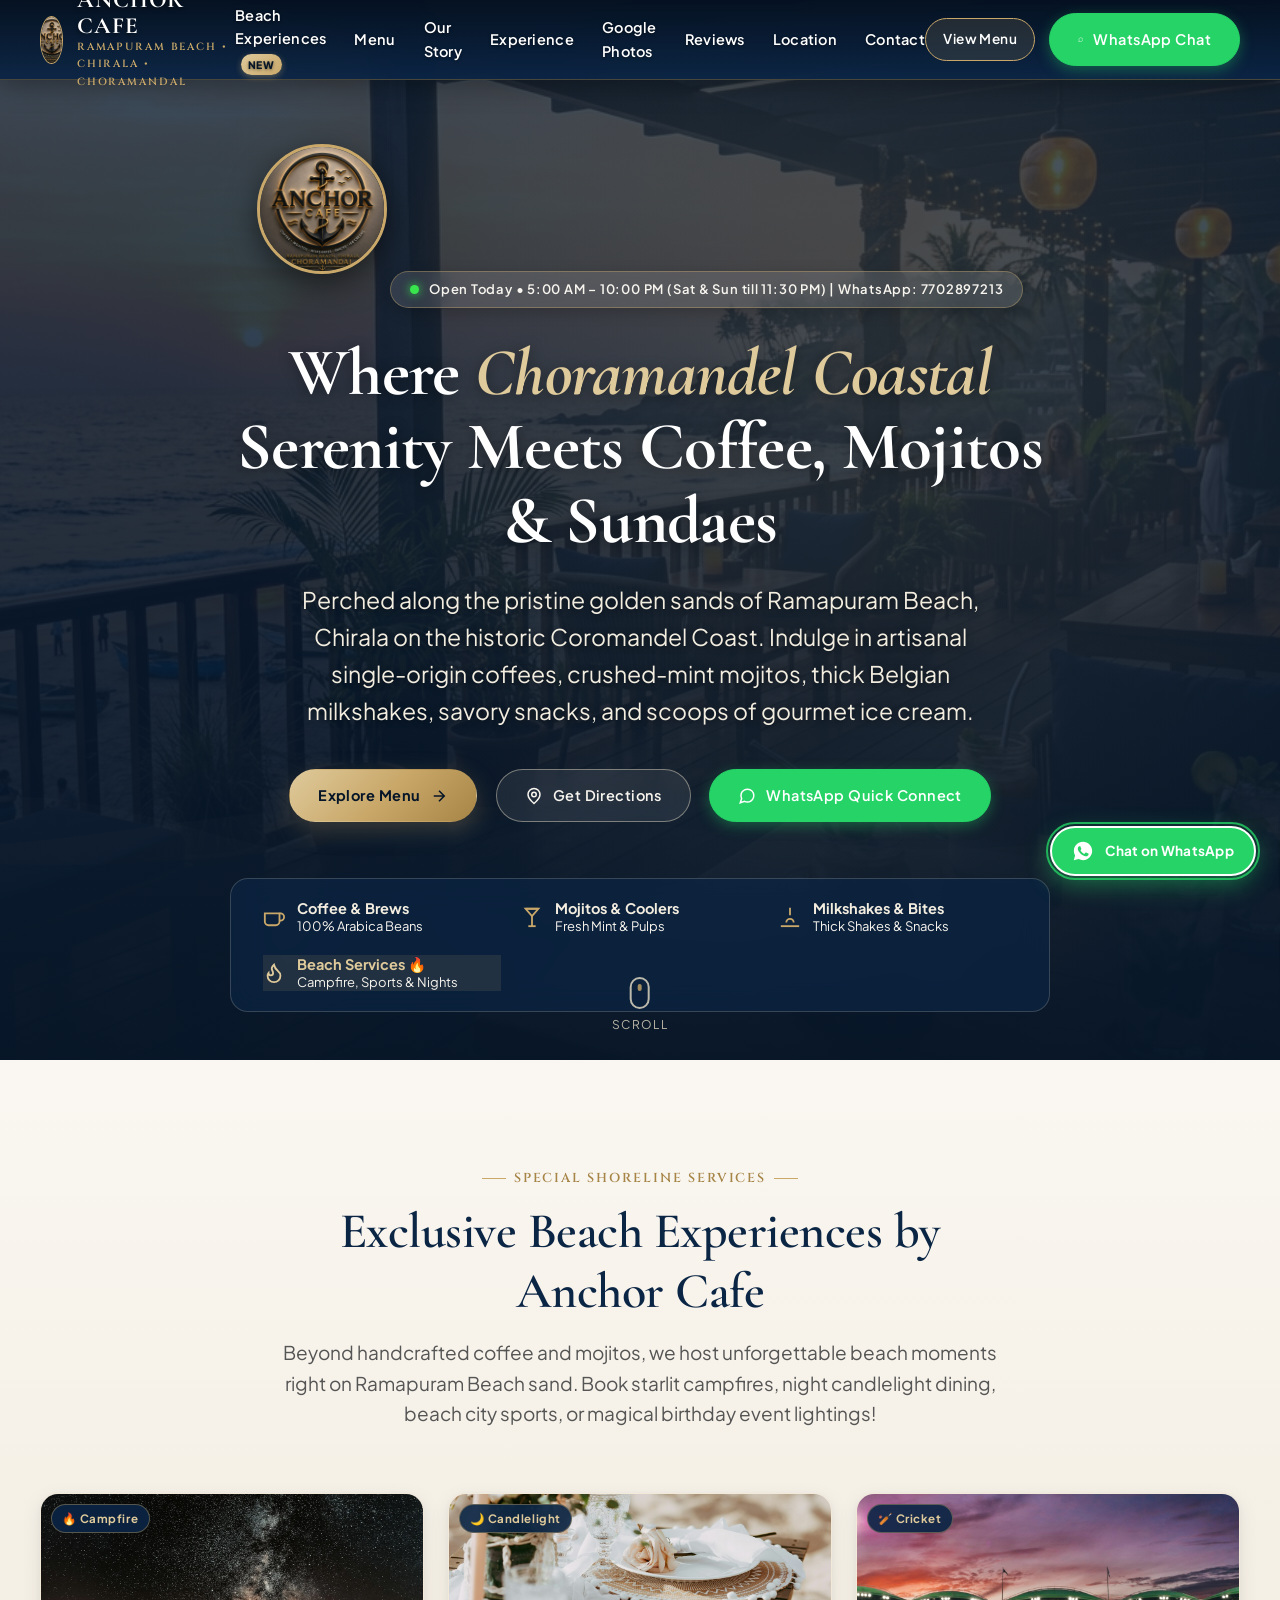
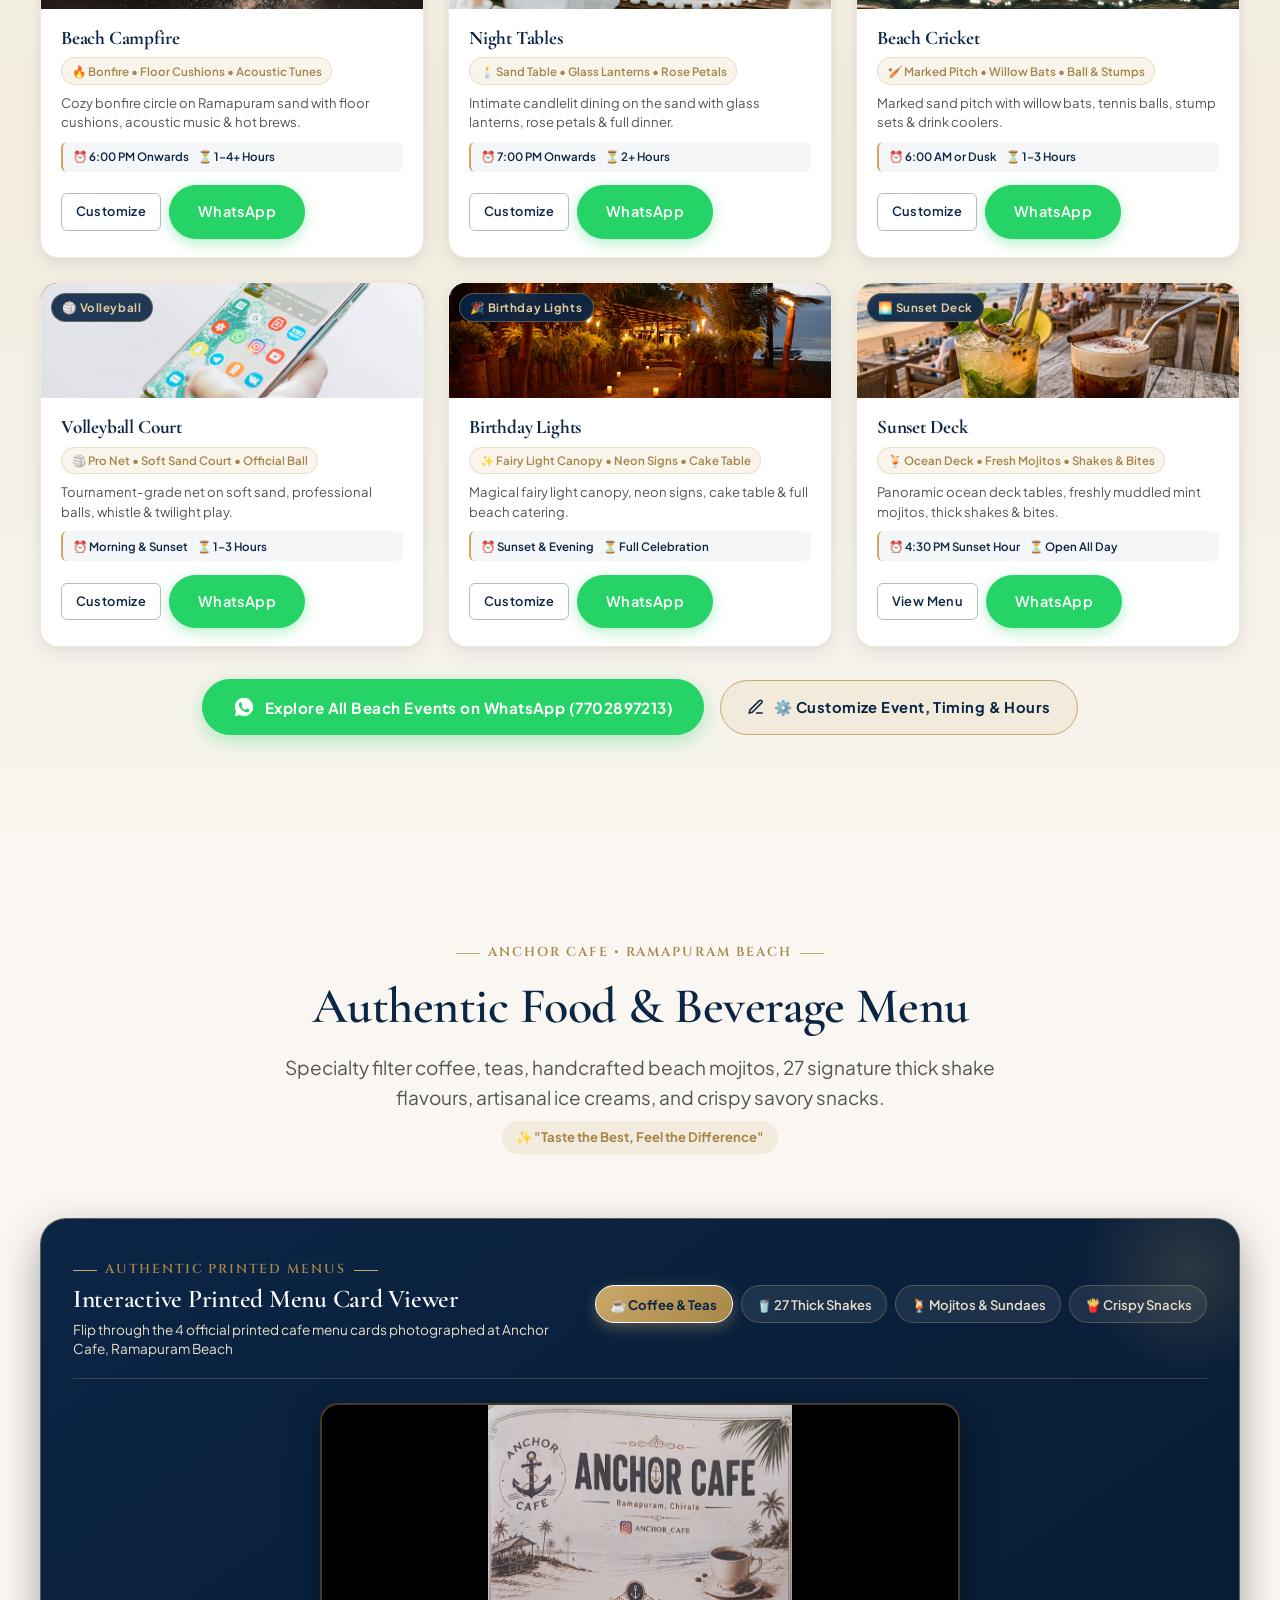
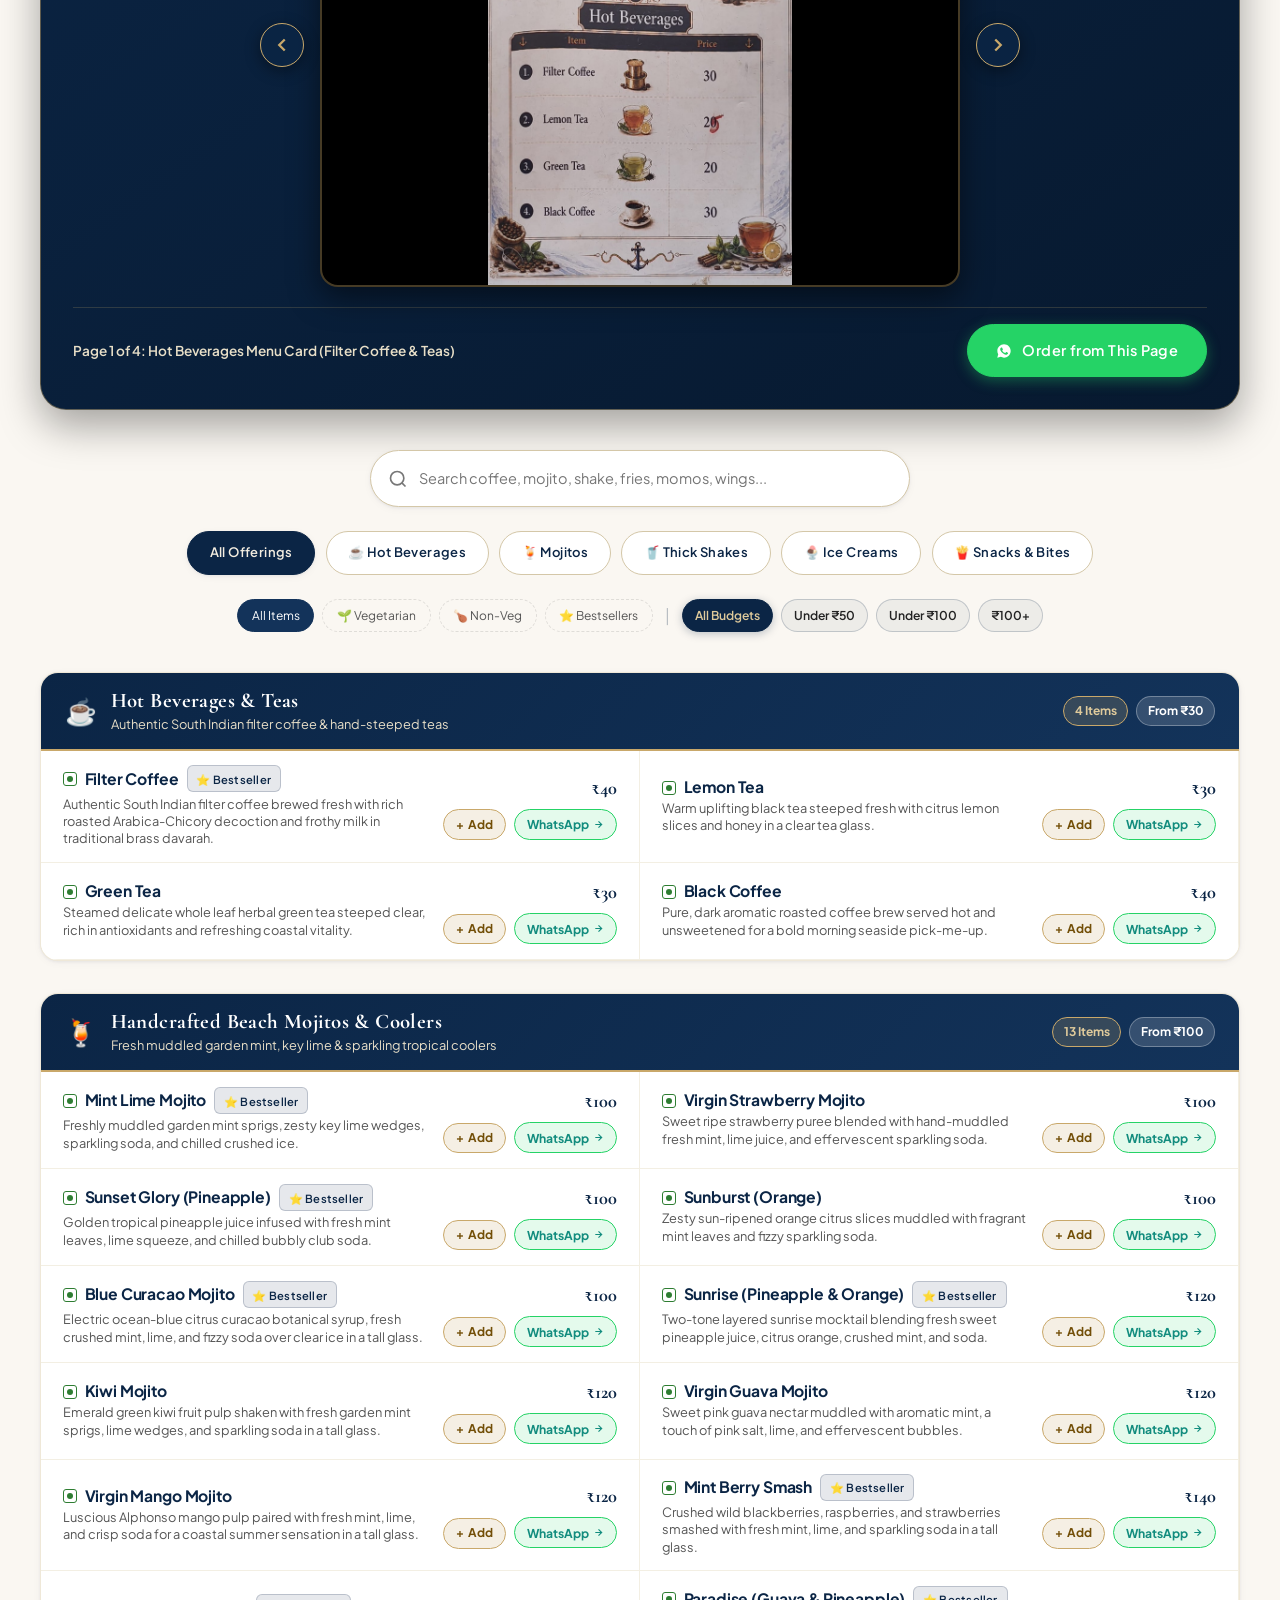
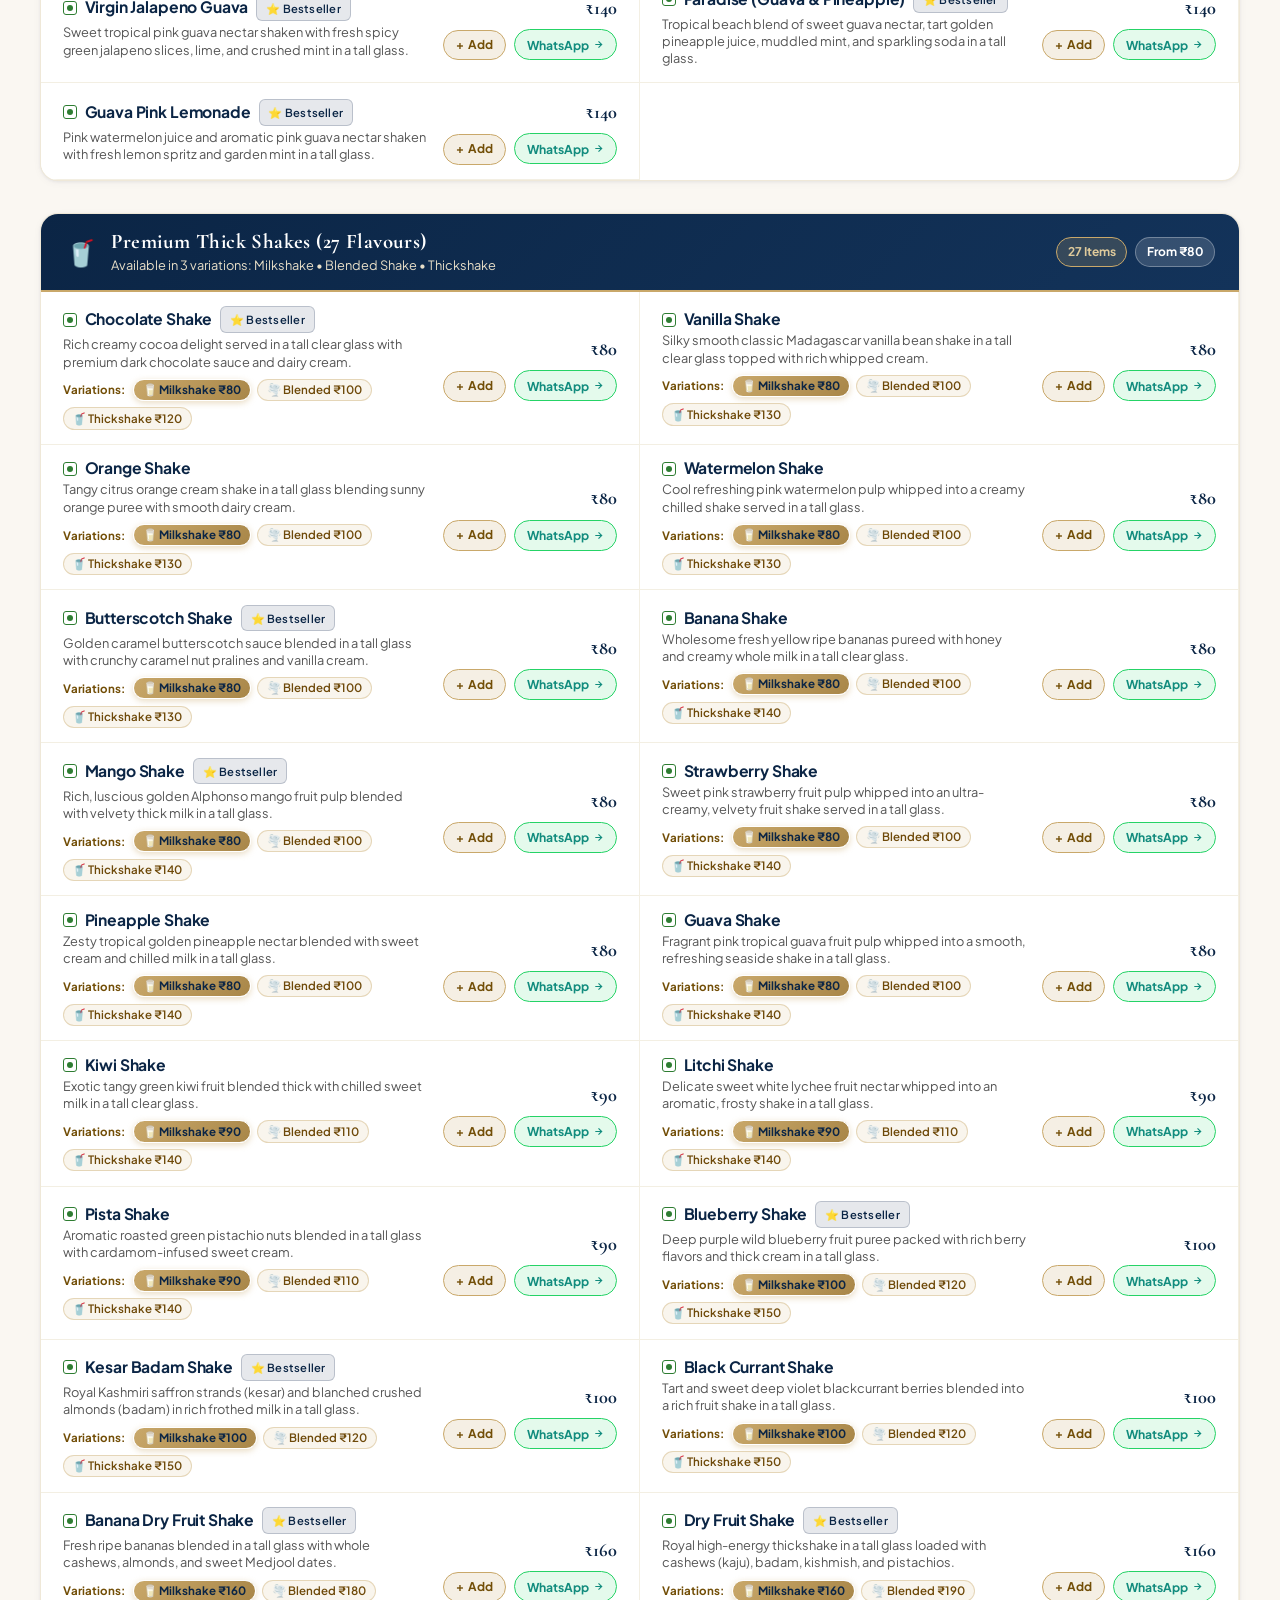
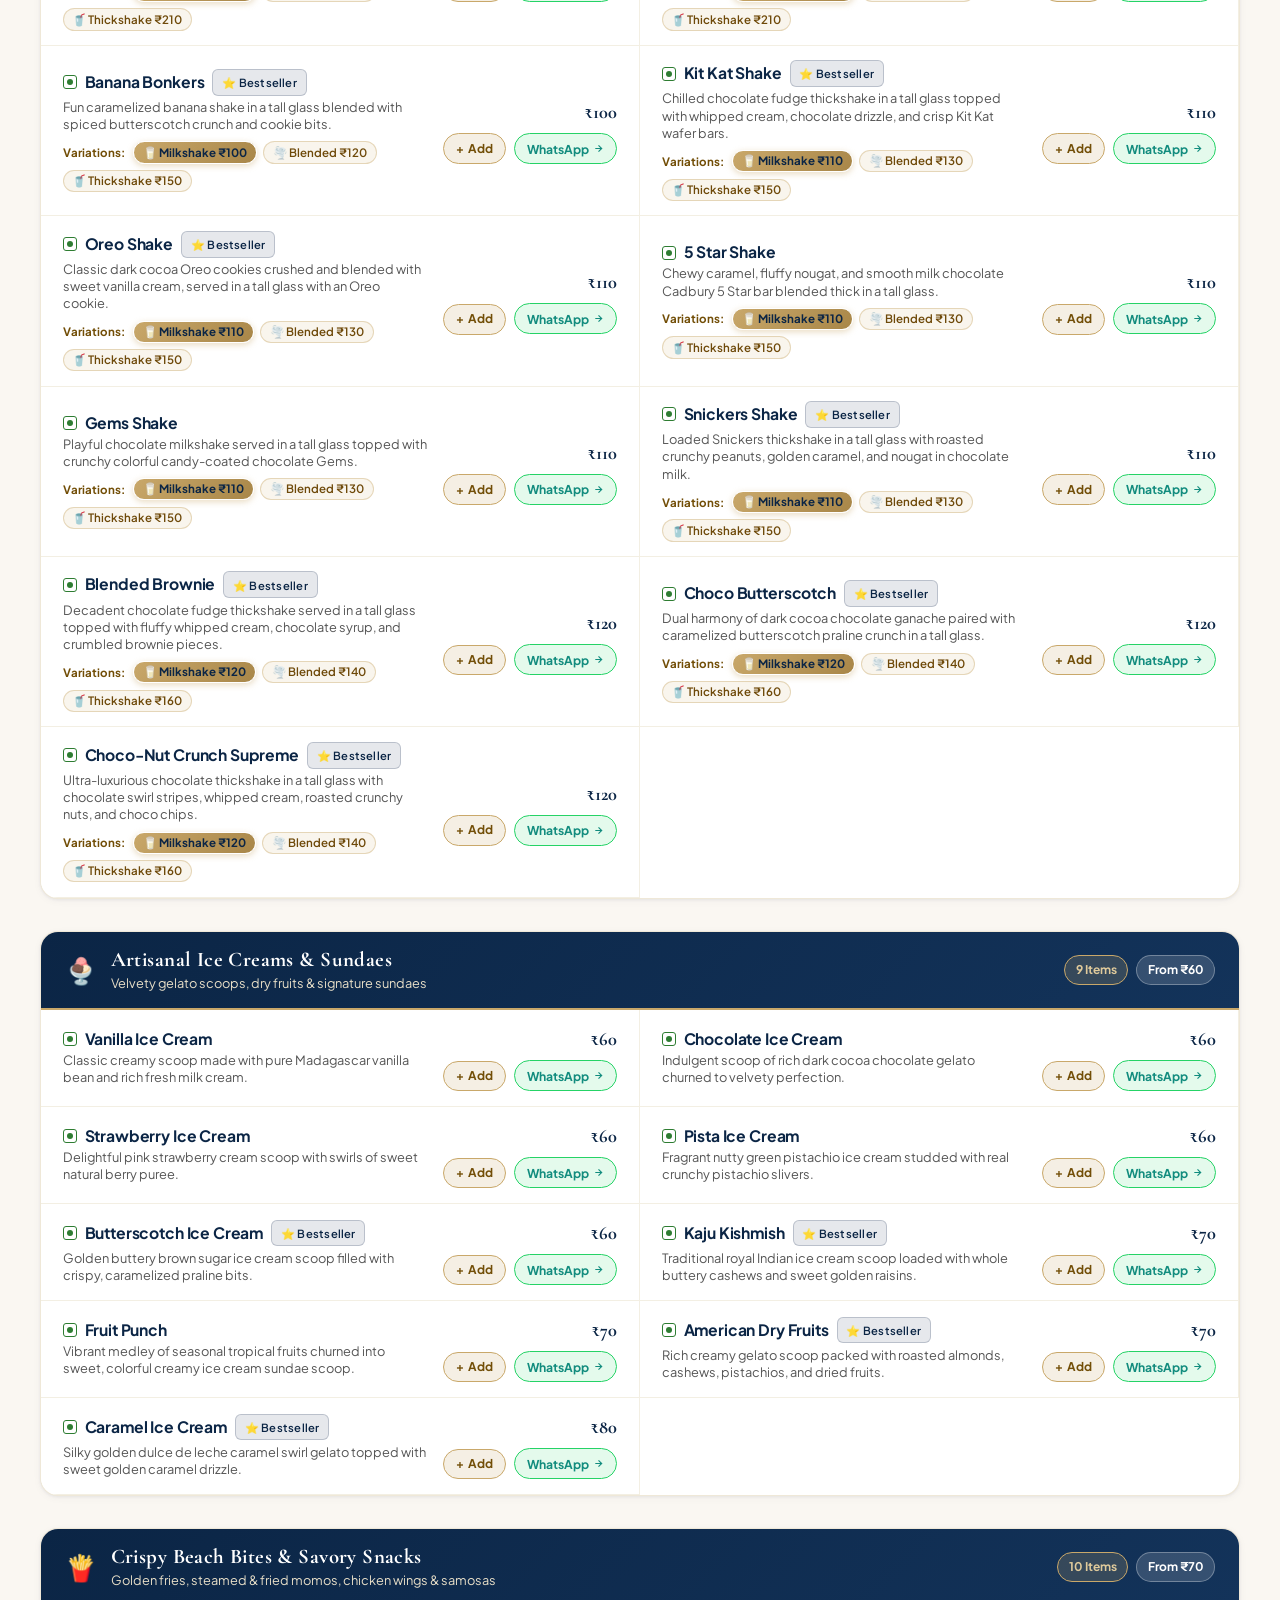
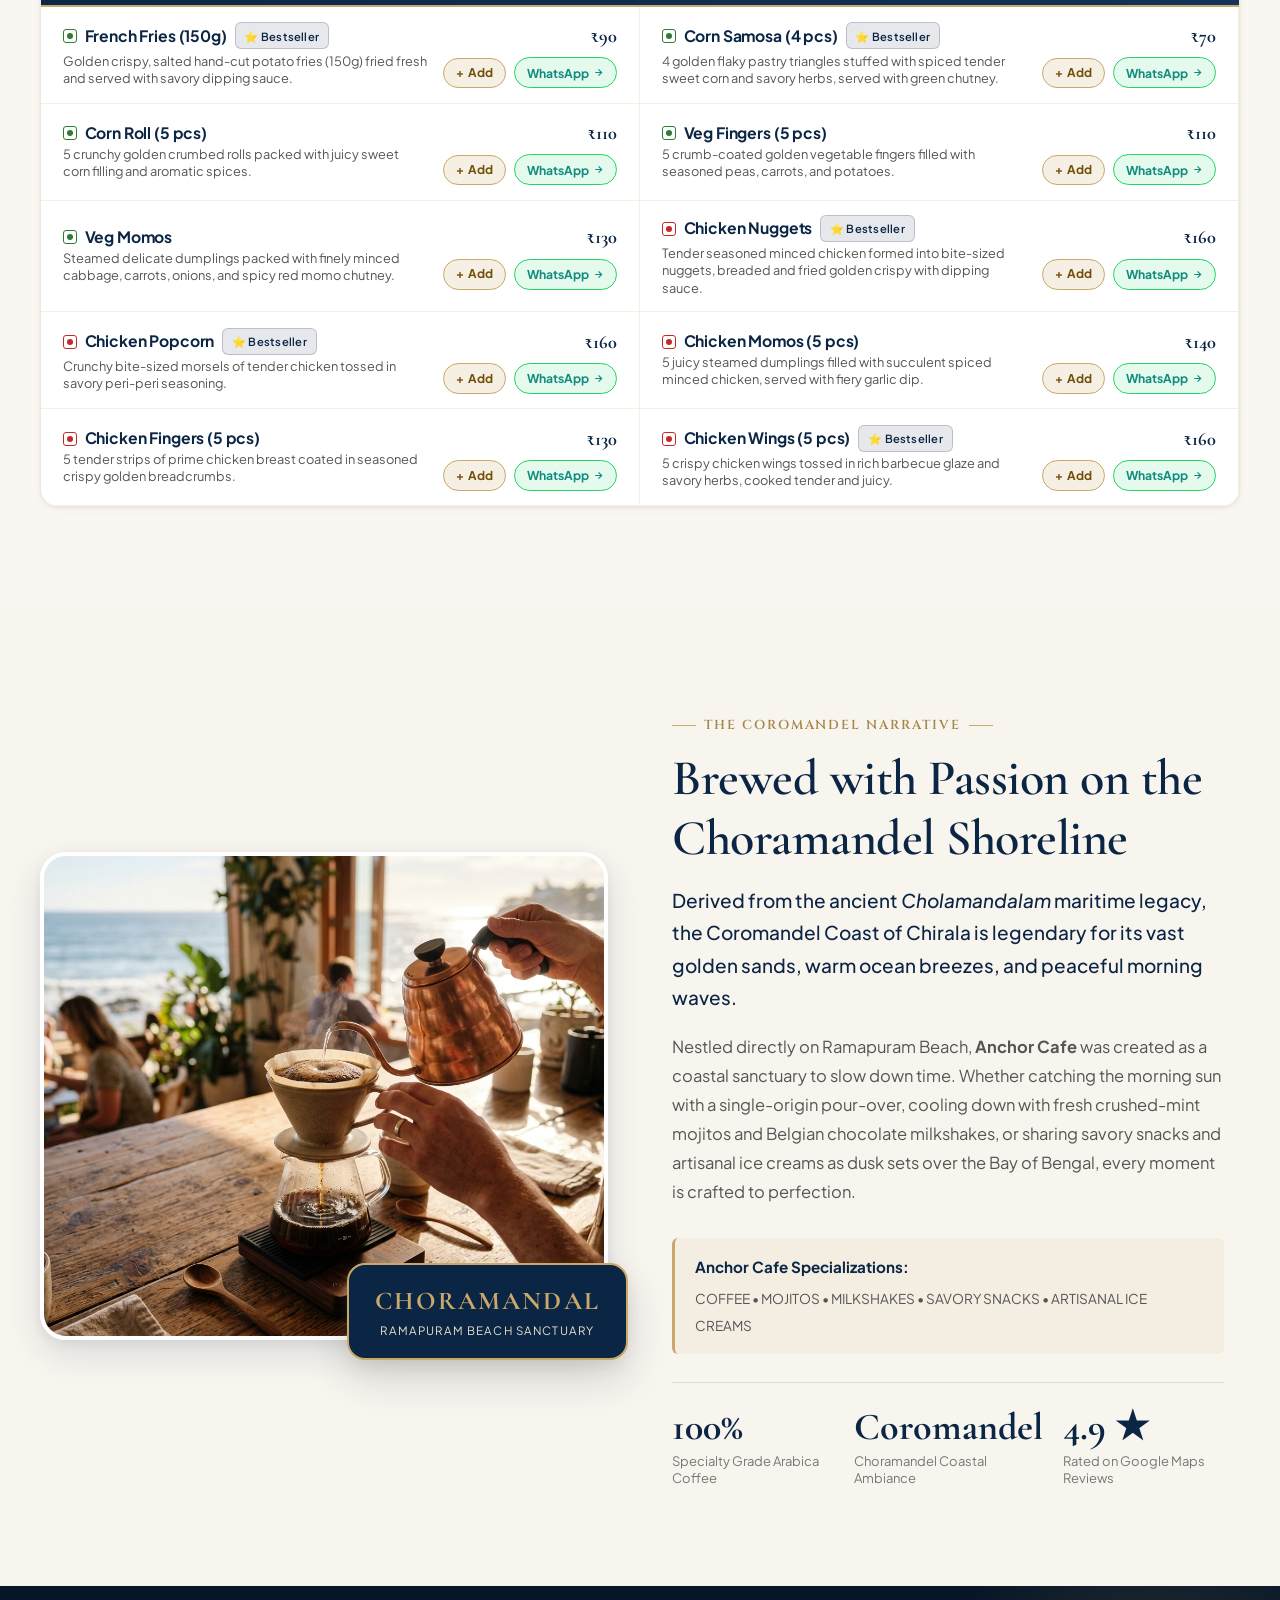
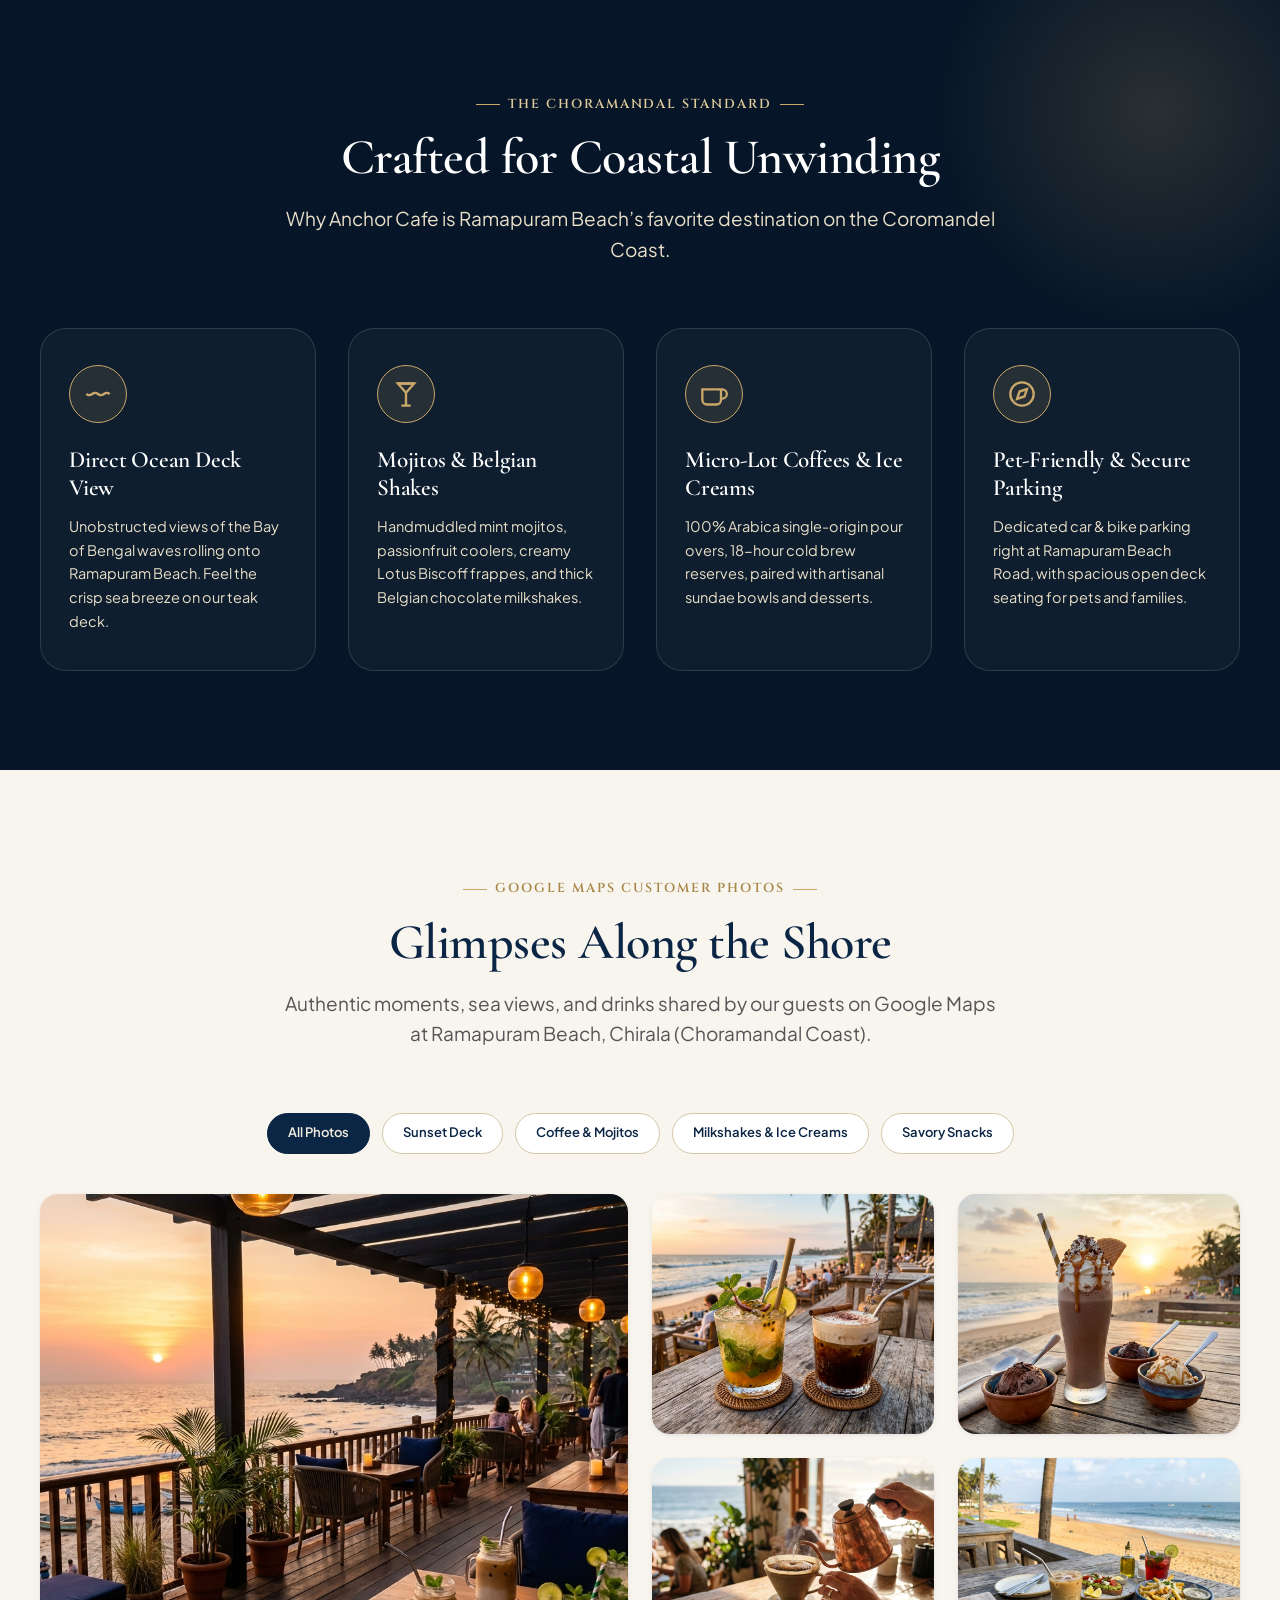
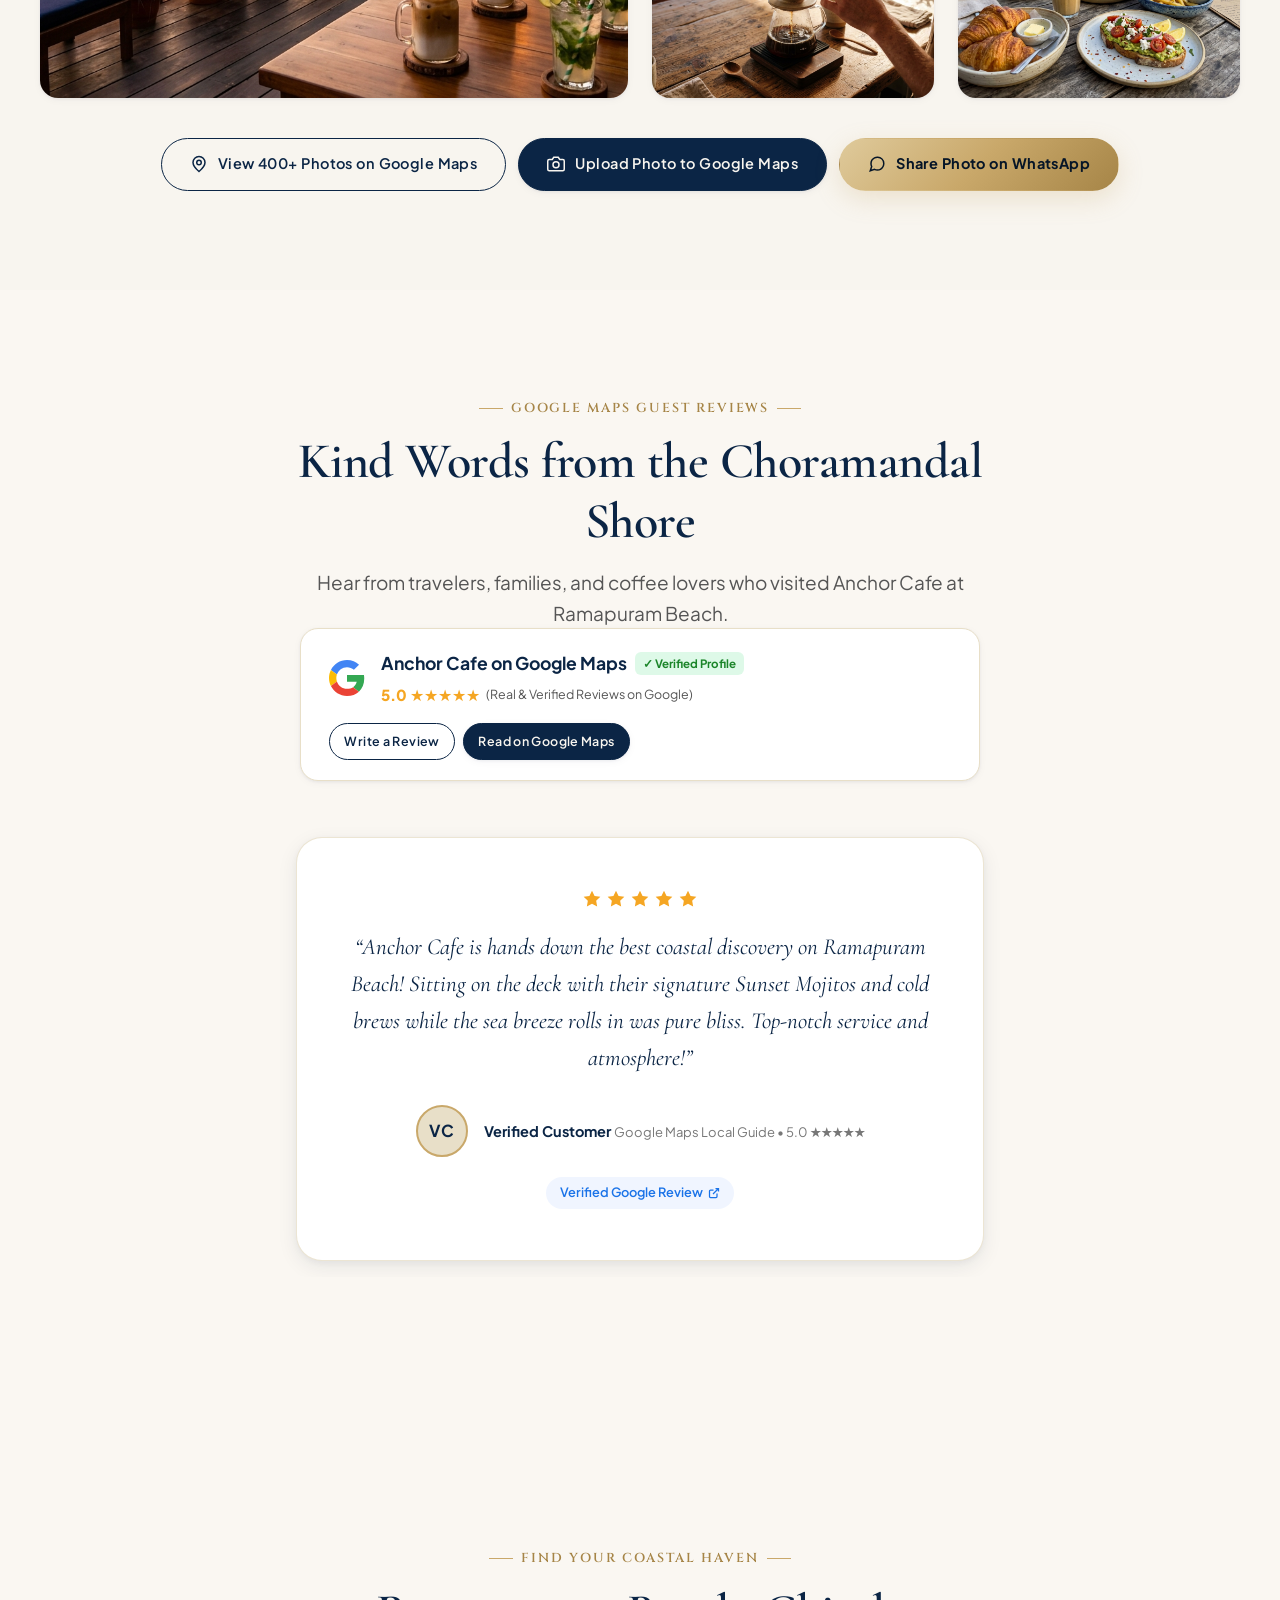
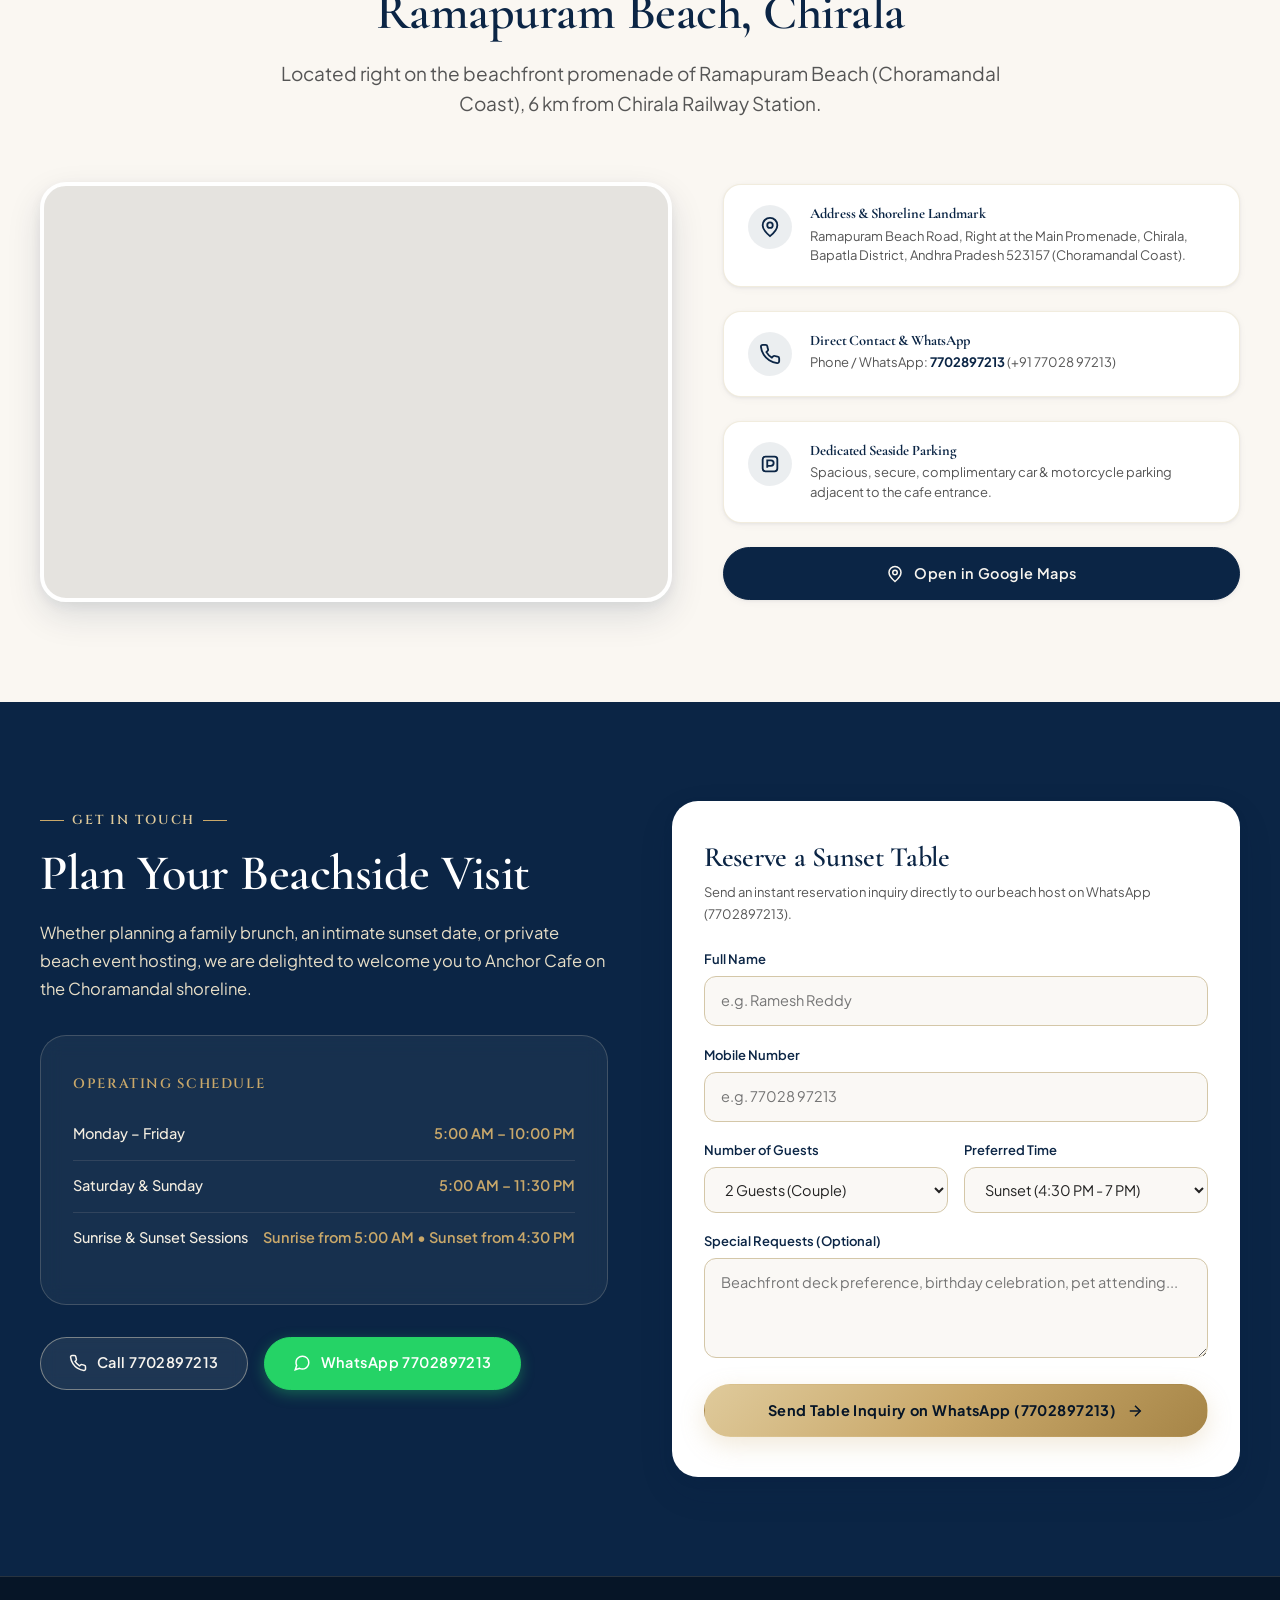
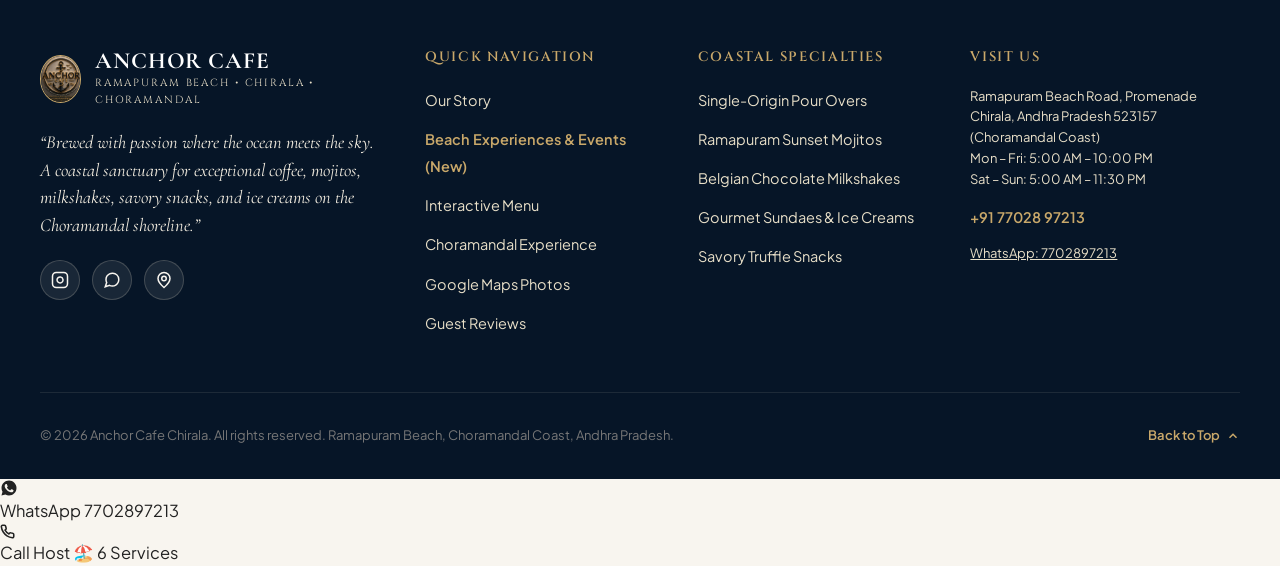
==== commit 83c99980: "chore: completely remove Instagram Follow the Shoreline section" ====
--- a/index.html
+++ b/index.html
@@ -1009,65 +1009,6 @@
       </div>
     </section>
 
-    <!-- 8. Instagram-Style Feed Grid -->
-    <section class="section-padding insta-section" aria-label="Instagram Feed Preview">
-      <div class="container">
-        <div class="section-header fade-in-element">
-          <span class="eyebrow">Connect & Tag</span>
-          <h2 class="section-title">Follow the Shoreline</h2>
-          <p class="section-subtitle">
-            Tag <a href="https://instagram.com/anchor_cafe" target="_blank" rel="noopener" style="color: var(--color-gold-dark); font-weight: 600;">@ANCHOR_CAFE</a> and use #AnchorCafeChirala to be featured.
-          </p>
-        </div>
-
-        <div class="insta-grid fade-in-element">
-          <div class="insta-tile">
-            <img src="assets/images/hero_coastal_cafe.jpg" alt="Anchor Cafe sea view deck at Ramapuram Beach" loading="lazy">
-            <div class="insta-tile-overlay">
-              <div class="insta-stat">
-                <svg viewBox="0 0 24 24" fill="currentColor"><path d="M12 21.35l-1.45-1.32C5.4 15.36 2 12.28 2 8.5 2 5.42 4.42 3 7.5 3c1.74 0 3.41.81 4.5 2.09C13.09 3.81 14.76 3 16.5 3 19.58 3 22 5.42 22 8.5c0 3.78-3.4 6.86-8.55 11.54L12 21.35z"/></svg>
-                <span>342</span>
-              </div>
-            </div>
-          </div>
-          <div class="insta-tile">
-            <img src="assets/images/story_craft_coffee.jpg" alt="Specialty pour over coffee ritual" loading="lazy">
-            <div class="insta-tile-overlay">
-              <div class="insta-stat">
-                <svg viewBox="0 0 24 24" fill="currentColor"><path d="M12 21.35l-1.45-1.32C5.4 15.36 2 12.28 2 8.5 2 5.42 4.42 3 7.5 3c1.74 0 3.41.81 4.5 2.09C13.09 3.81 14.76 3 16.5 3 19.58 3 22 5.42 22 8.5c0 3.78-3.4 6.86-8.55 11.54L12 21.35z"/></svg>
-                <span>512</span>
-              </div>
-            </div>
-          </div>
-          <div class="insta-tile">
-            <img src="assets/images/sunset_mojitos.jpg" alt="Sunset beach mojitos and cold brew" loading="lazy">
-            <div class="insta-tile-overlay">
-              <div class="insta-stat">
-                <svg viewBox="0 0 24 24" fill="currentColor"><path d="M12 21.35l-1.45-1.32C5.4 15.36 2 12.28 2 8.5 2 5.42 4.42 3 7.5 3c1.74 0 3.41.81 4.5 2.09C13.09 3.81 14.76 3 16.5 3 19.58 3 22 5.42 22 8.5c0 3.78-3.4 6.86-8.55 11.54L12 21.35z"/></svg>
-                <span>489</span>
-              </div>
-            </div>
-          </div>
-          <div class="insta-tile">
-            <img src="assets/images/milkshakes_icecreams.jpg" alt="Belgian chocolate milkshakes & ice cream sundaes" loading="lazy">
-            <div class="insta-tile-overlay">
-              <div class="insta-stat">
-                <svg viewBox="0 0 24 24" fill="currentColor"><path d="M12 21.35l-1.45-1.32C5.4 15.36 2 12.28 2 8.5 2 5.42 4.42 3 7.5 3c1.74 0 3.41.81 4.5 2.09C13.09 3.81 14.76 3 16.5 3 19.58 3 22 5.42 22 8.5c0 3.78-3.4 6.86-8.55 11.54L12 21.35z"/></svg>
-                <span>621</span>
-              </div>
-            </div>
-          </div>
-        </div>
-
-        <div class="insta-cta-wrap">
-          <a href="https://instagram.com/anchor_cafe" target="_blank" rel="noopener" class="btn btn-outline">
-            <svg class="icon-svg" viewBox="0 0 24 24" fill="none" stroke="currentColor" stroke-width="2"><rect x="2" y="2" width="20" height="20" rx="5" ry="5"/><path d="M16 11.37A4 4 0 1 1 12.63 8 4 4 0 0 1 16 11.37z"/><line x1="17.5" y1="6.5" x2="17.51" y2="6.5"/></svg>
-            <span>Follow @ANCHOR_CAFE on Instagram</span>
-          </a>
-        </div>
-      </div>
-    </section>
-
     <!-- 9. Location & Interactive Map Section -->
     <section class="section-padding location-section" id="location" aria-label="Location and Directions">
       <div class="container">
--- a/style.css
+++ b/style.css
@@ -1967,74 +1967,6 @@
 }
 
 /* --------------------------------------------------------------------------
-   12. Instagram-Style Feed Grid
-   -------------------------------------------------------------------------- */
-.insta-section {
-  background: var(--color-cream);
-}
-
-.insta-grid {
-  display: grid;
-  grid-template-columns: repeat(auto-fit, minmax(180px, 1fr));
-  gap: 1rem;
-  margin-bottom: 2rem;
-}
-
-.insta-tile {
-  position: relative;
-  aspect-ratio: 1 / 1;
-  border-radius: var(--radius-md);
-  overflow: hidden;
-  box-shadow: var(--shadow-sm);
-}
-
-.insta-tile img {
-  width: 100%;
-  height: 100%;
-  object-fit: cover;
-  transition: transform var(--transition-luxury);
-}
-
-.insta-tile-overlay {
-  position: absolute;
-  inset: 0;
-  background: rgba(11, 37, 69, 0.75);
-  display: flex;
-  align-items: center;
-  justify-content: center;
-  gap: 1.25rem;
-  color: #FFFFFF;
-  opacity: 0;
-  transition: opacity var(--transition-smooth);
-}
-
-.insta-tile:hover .insta-tile-overlay {
-  opacity: 1;
-}
-
-.insta-tile:hover img {
-  transform: scale(1.08);
-}
-
-.insta-stat {
-  display: flex;
-  align-items: center;
-  gap: 5px;
-  font-size: 0.85rem;
-  font-weight: 600;
-}
-
-.insta-stat svg {
-  width: 16px;
-  height: 16px;
-  color: var(--color-gold);
-}
-
-.insta-cta-wrap {
-  text-align: center;
-}
-
-/* --------------------------------------------------------------------------
    13. Ramapuram Beach Location & Parking
    -------------------------------------------------------------------------- */
 .location-section {
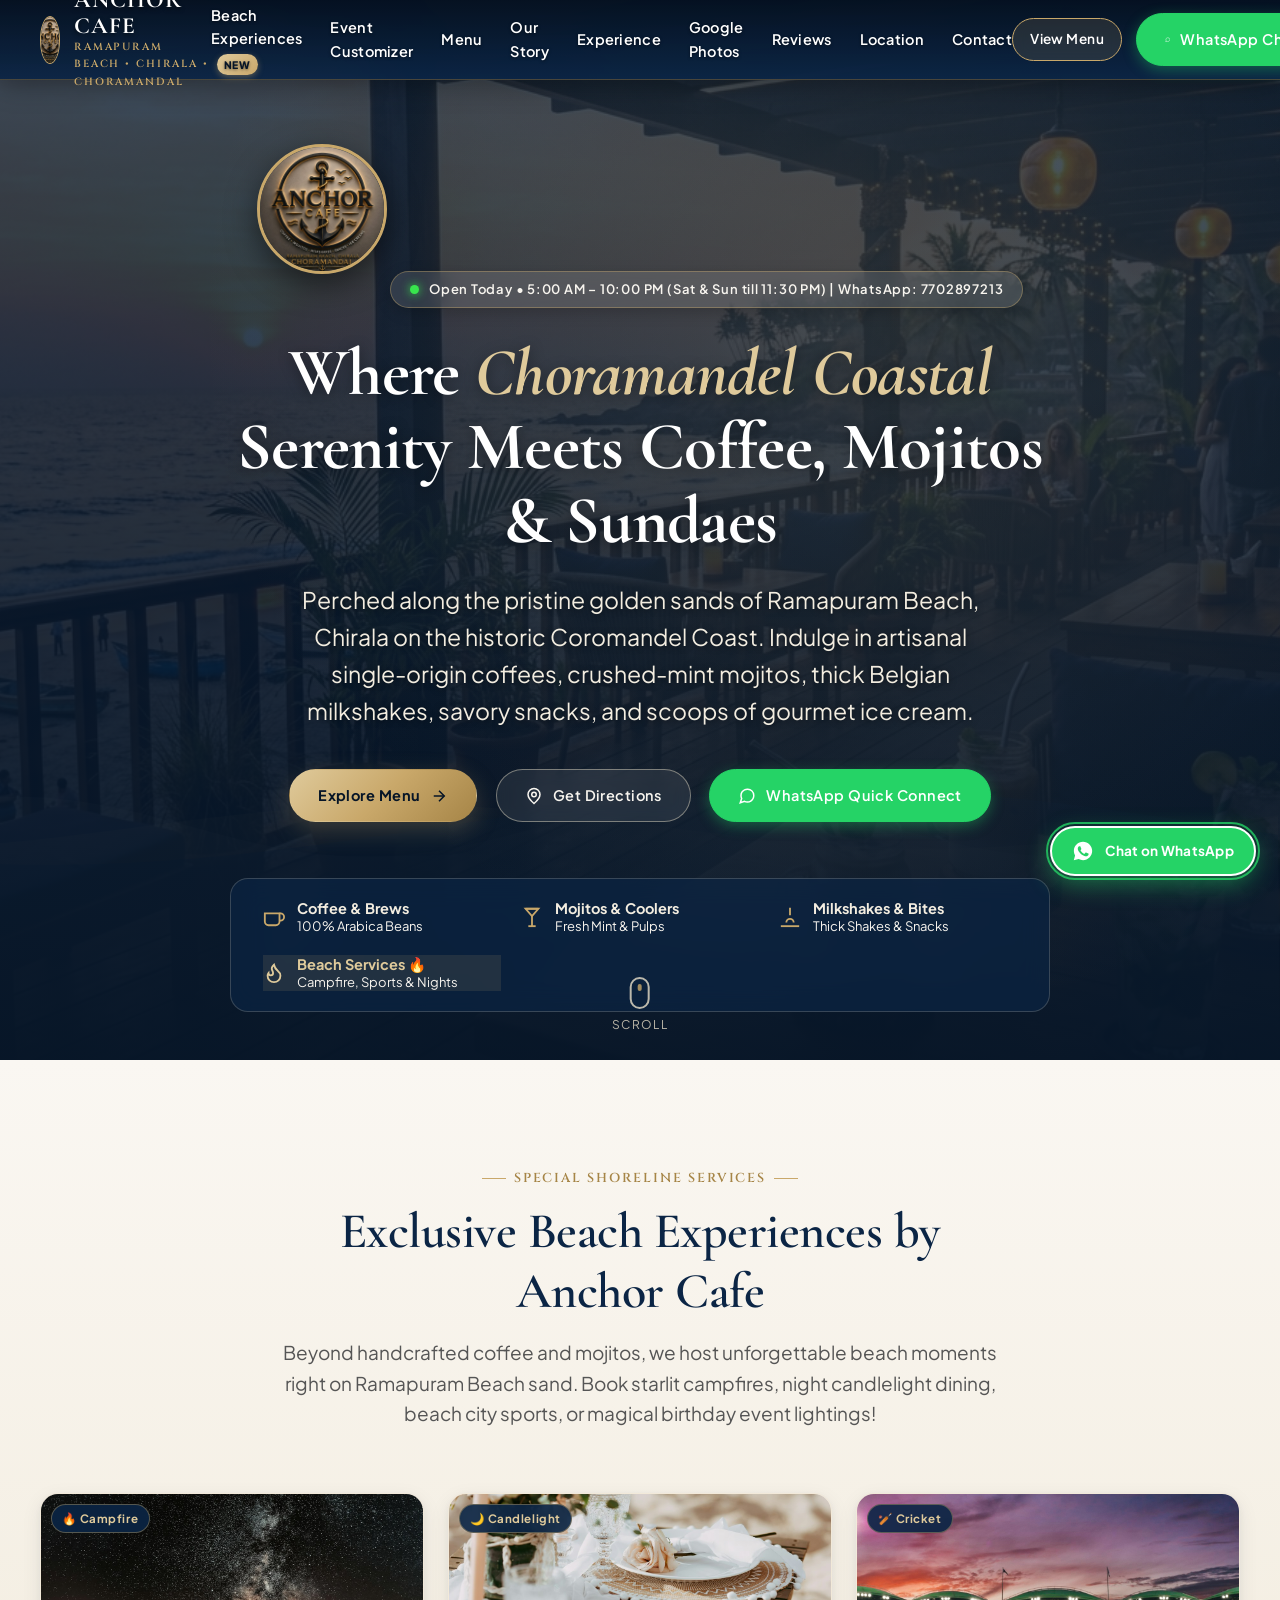
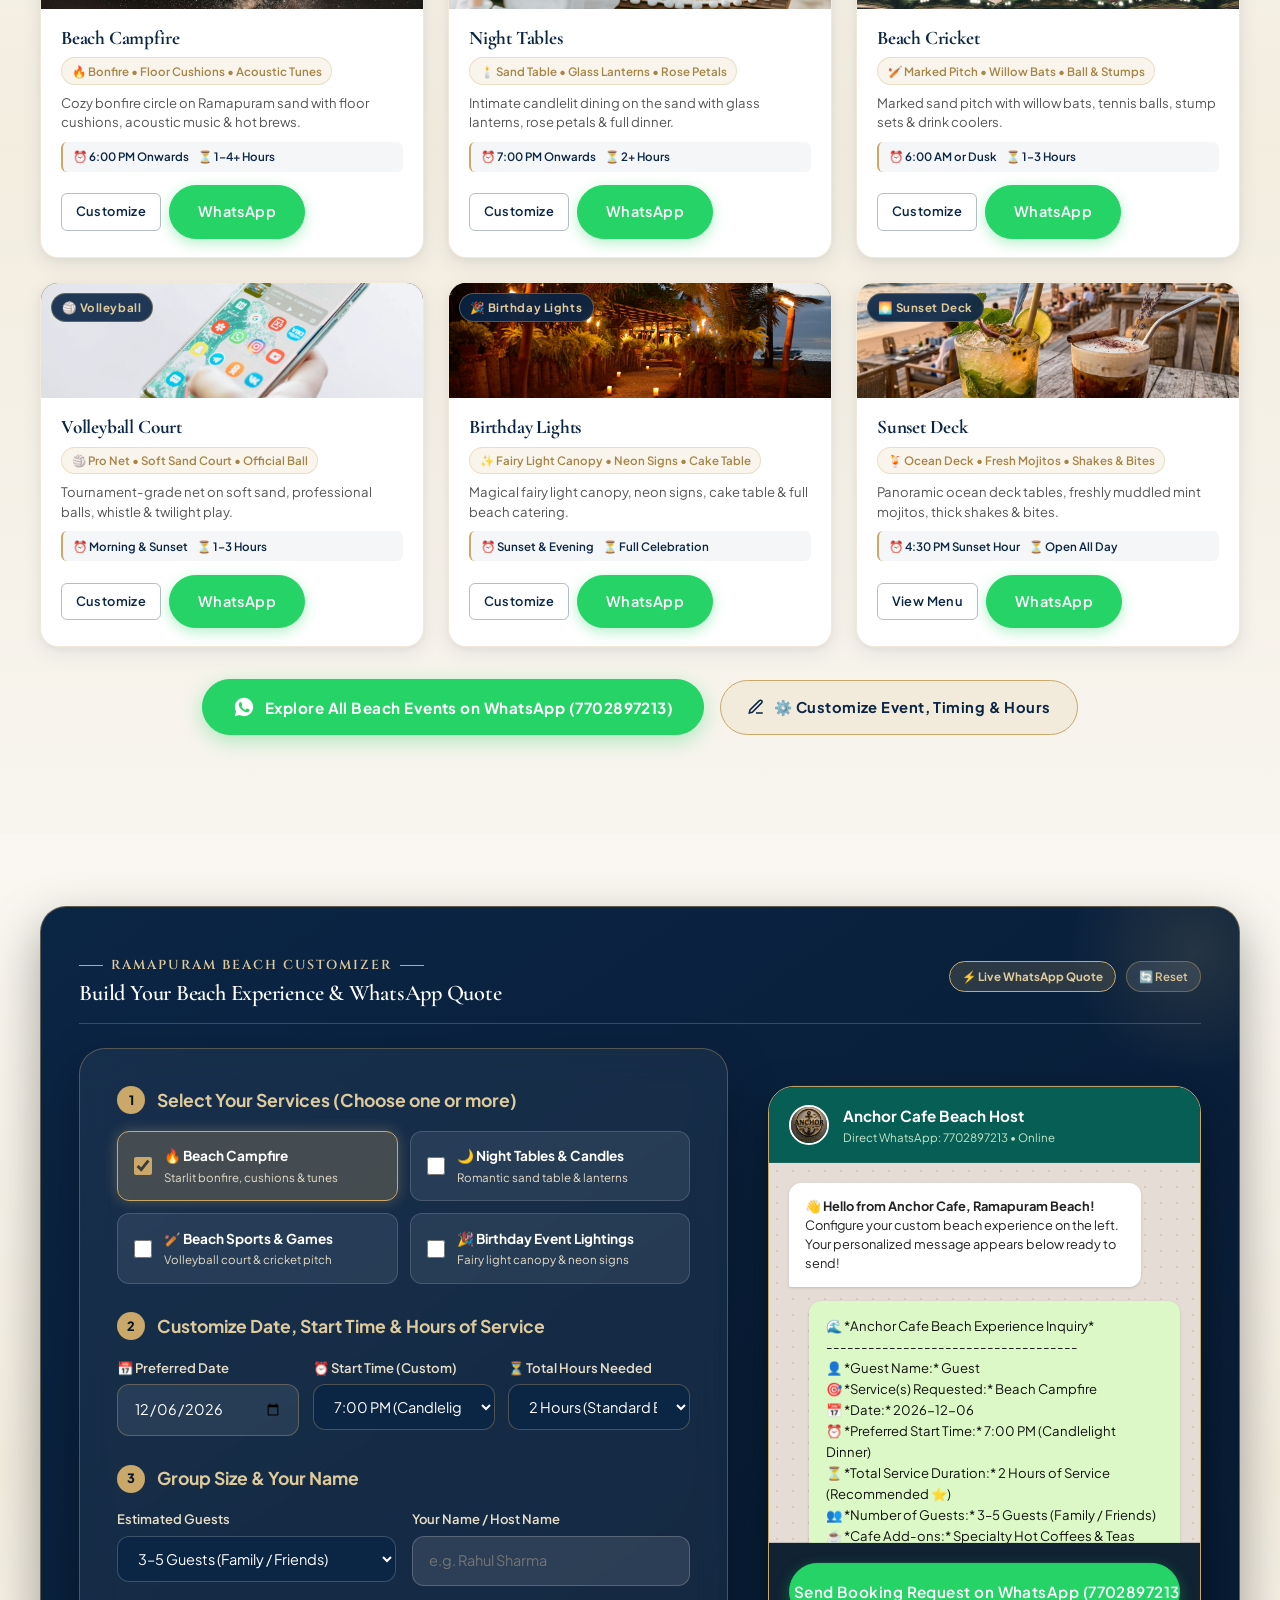
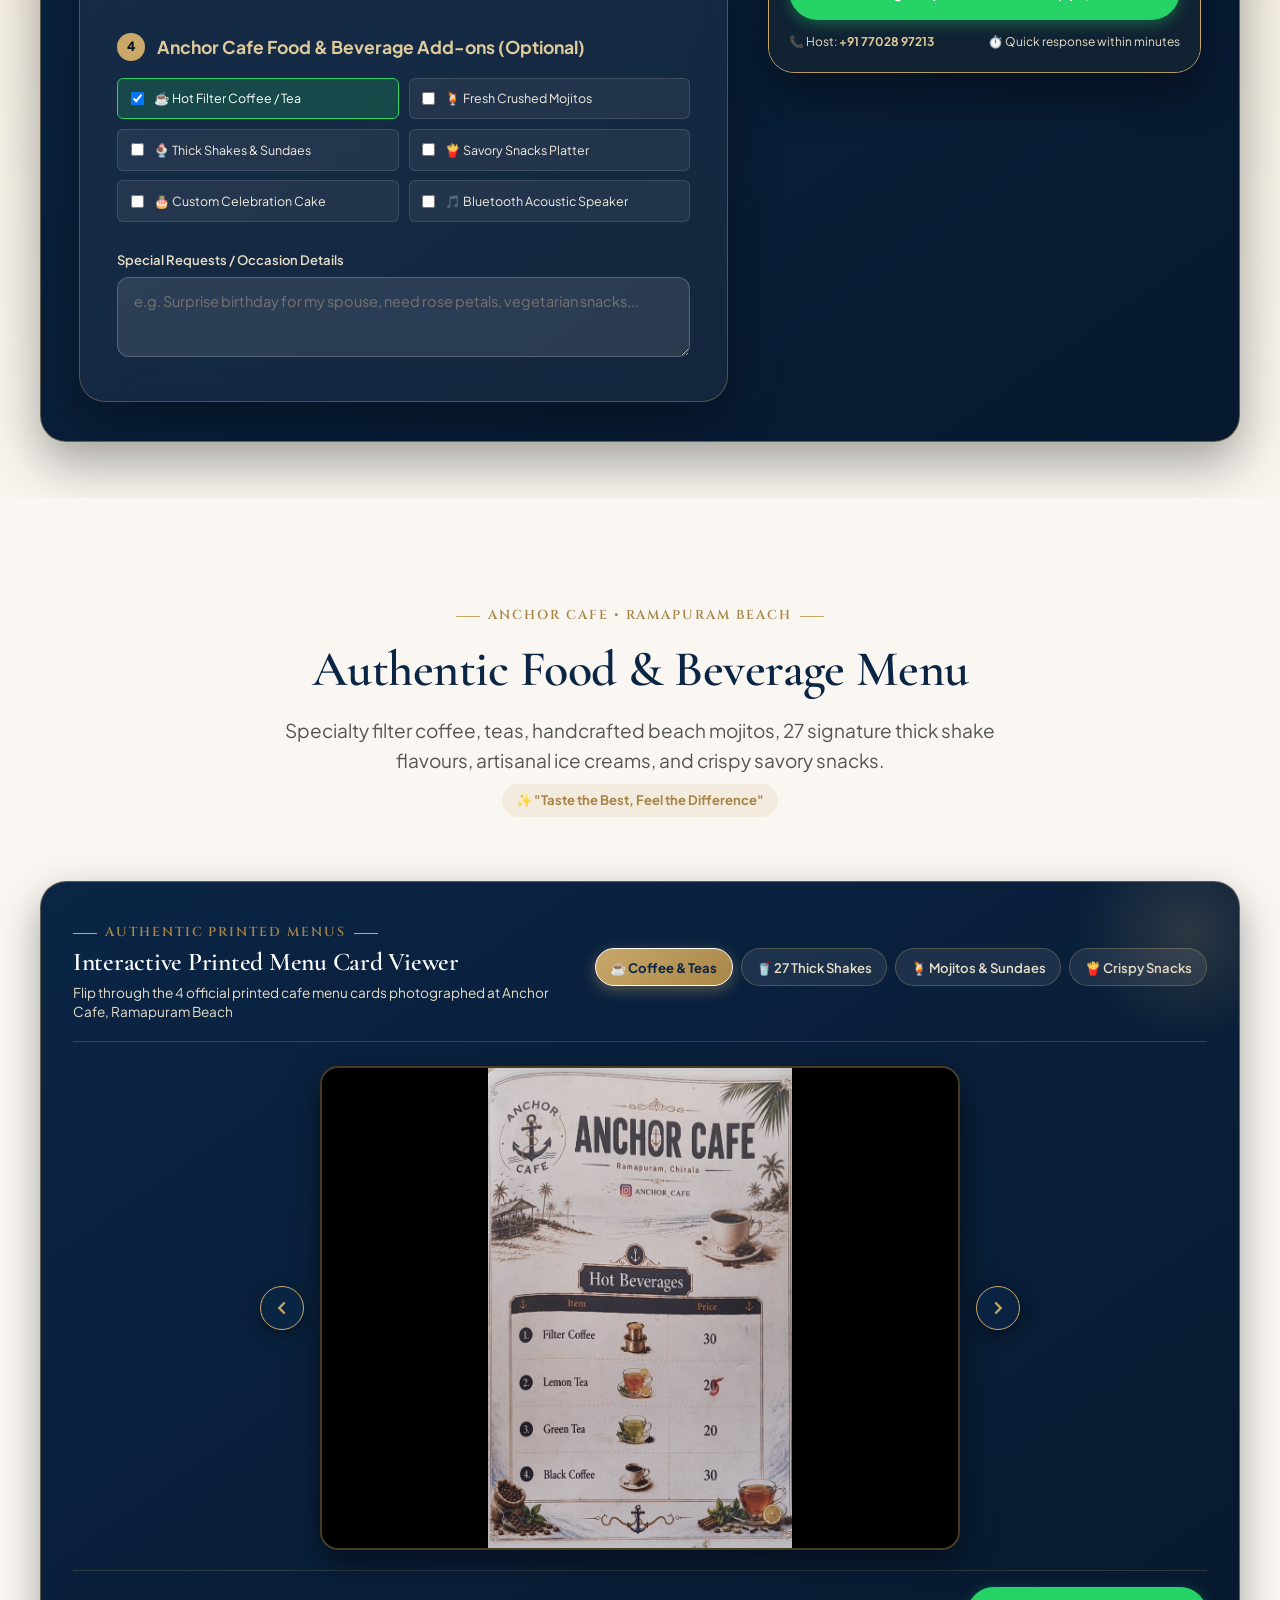
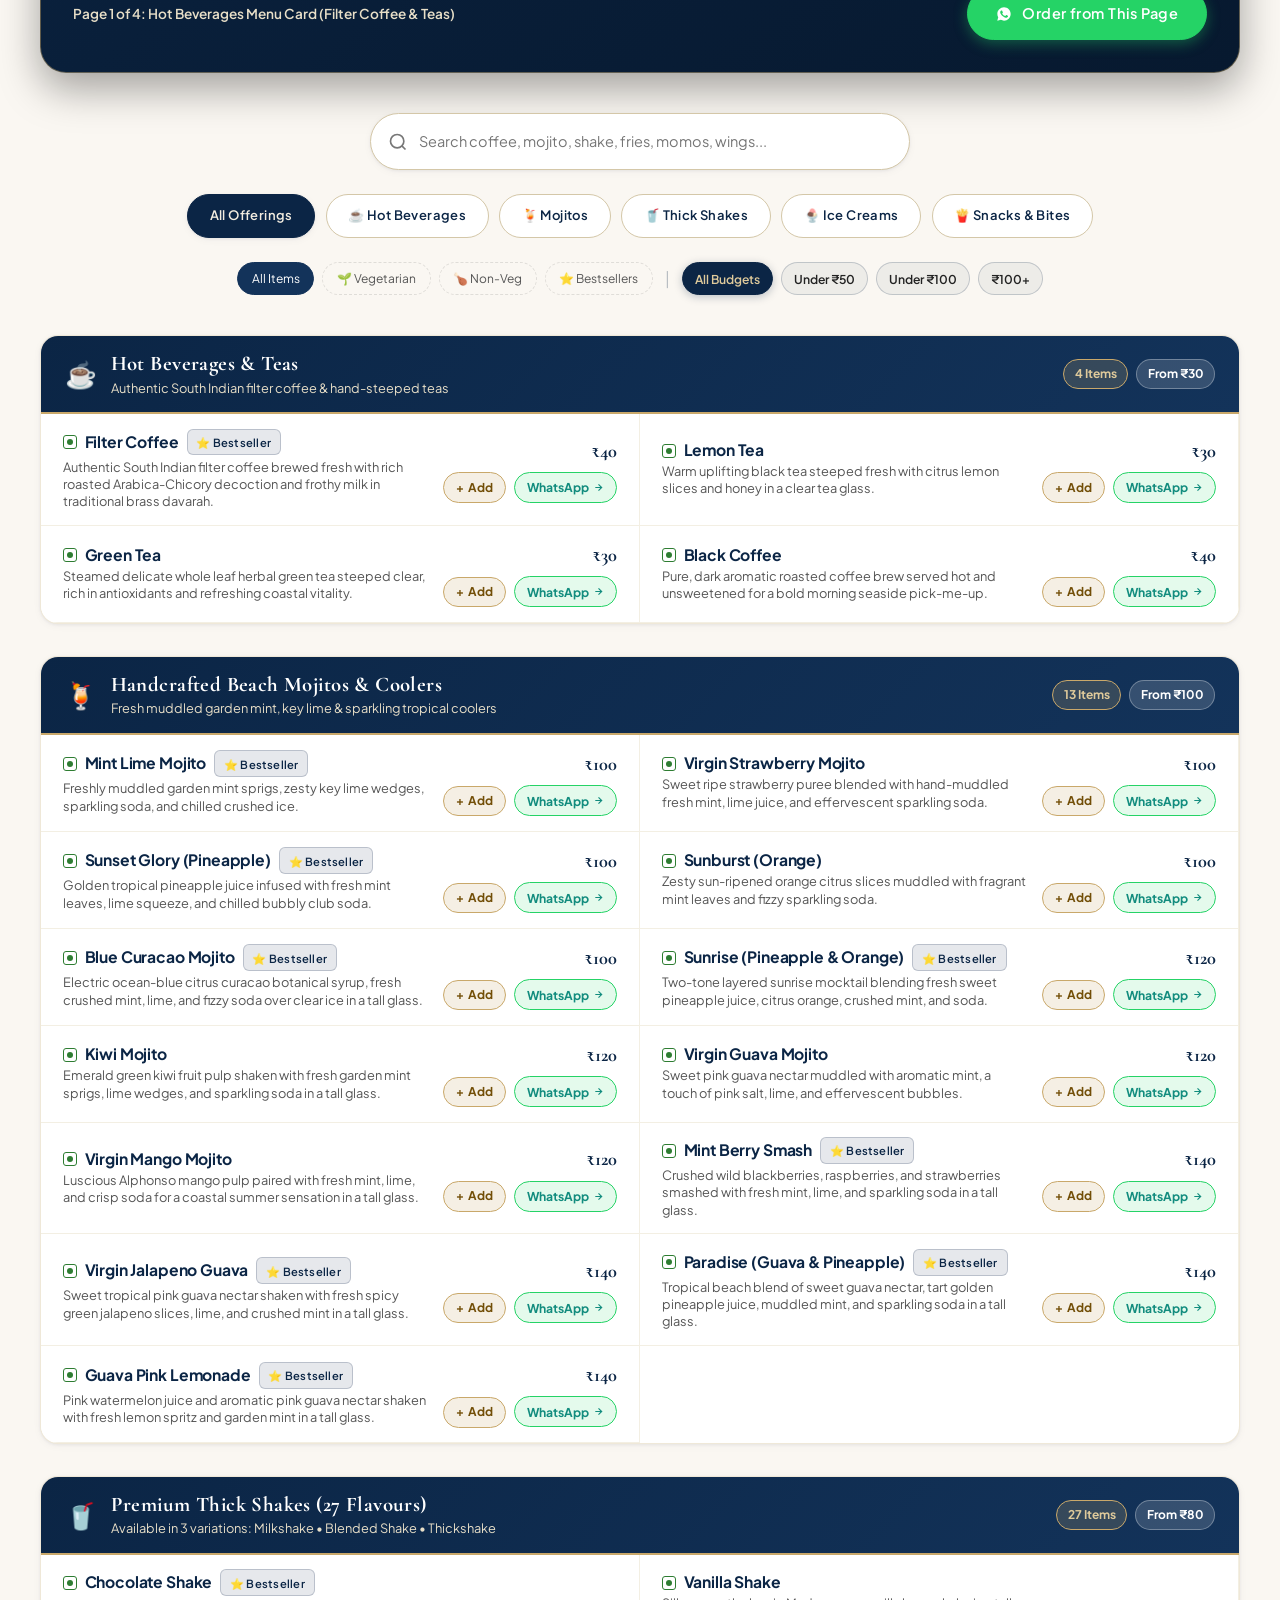
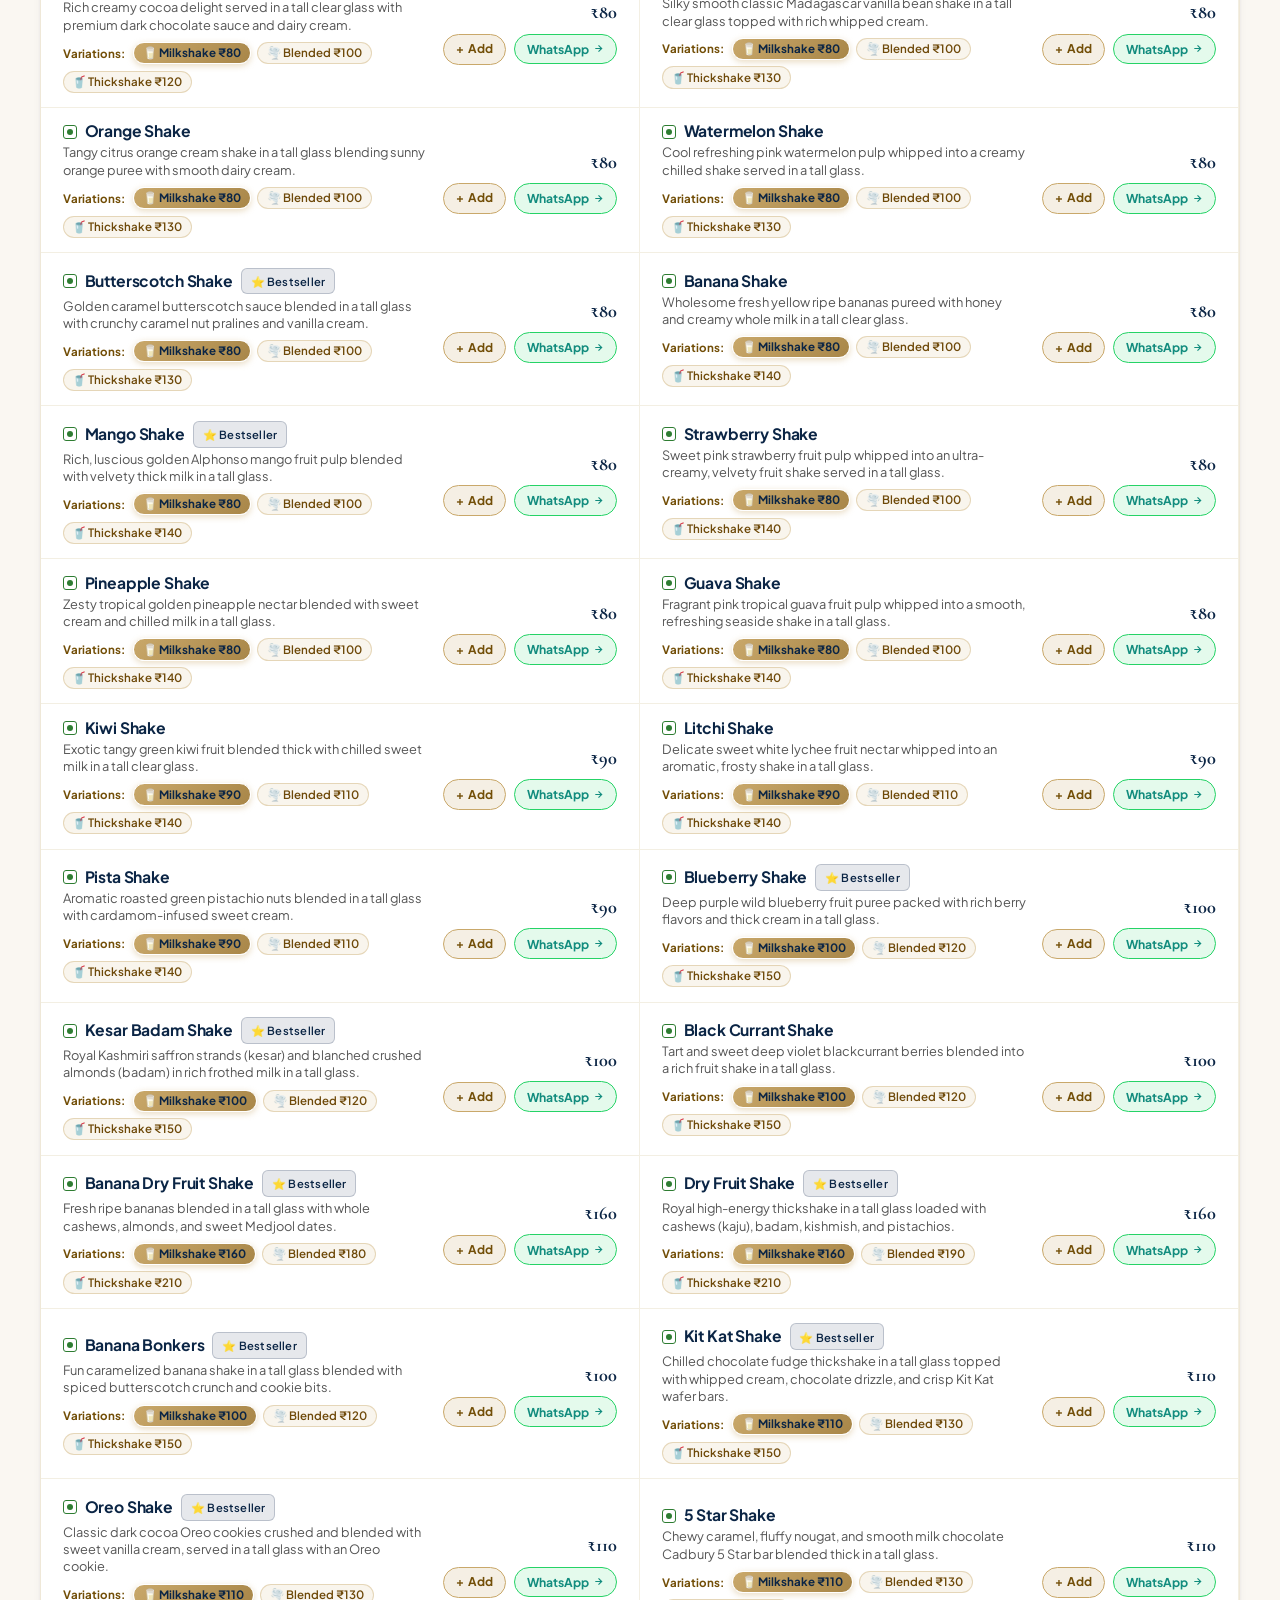
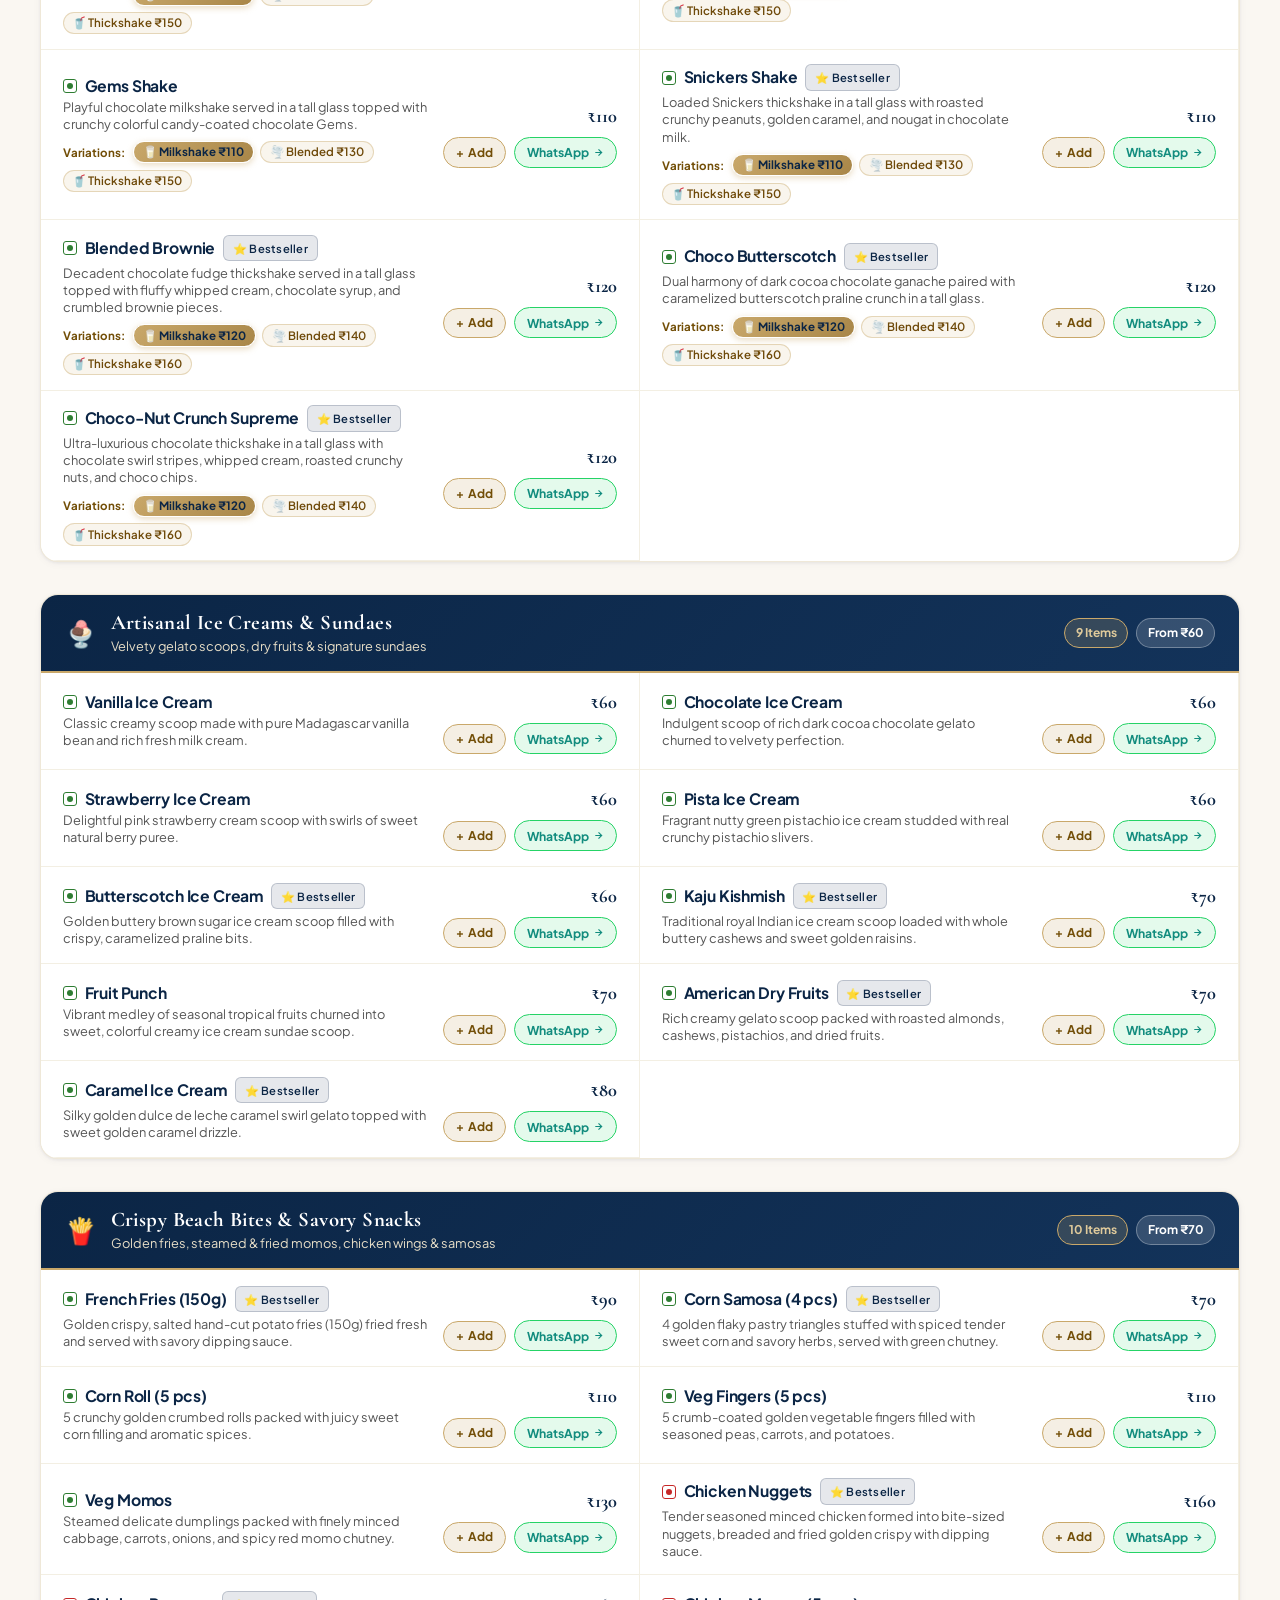
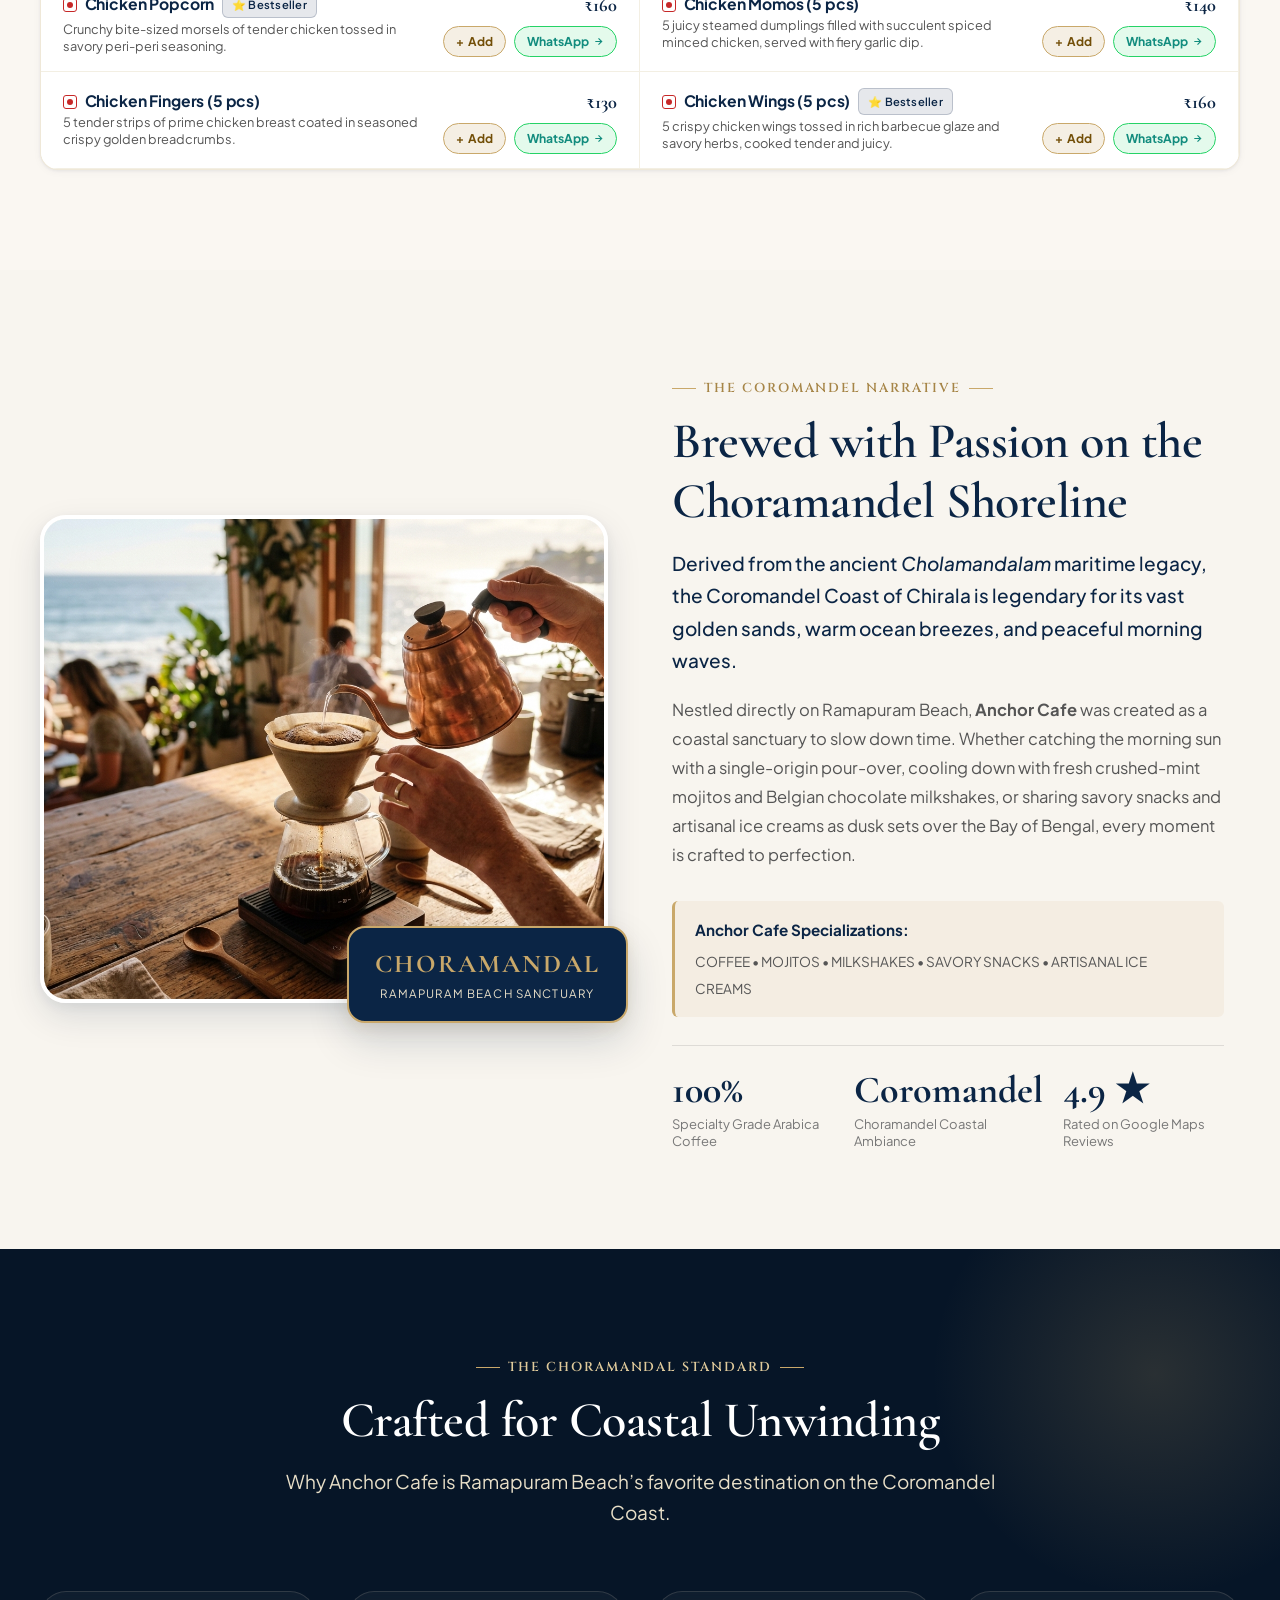
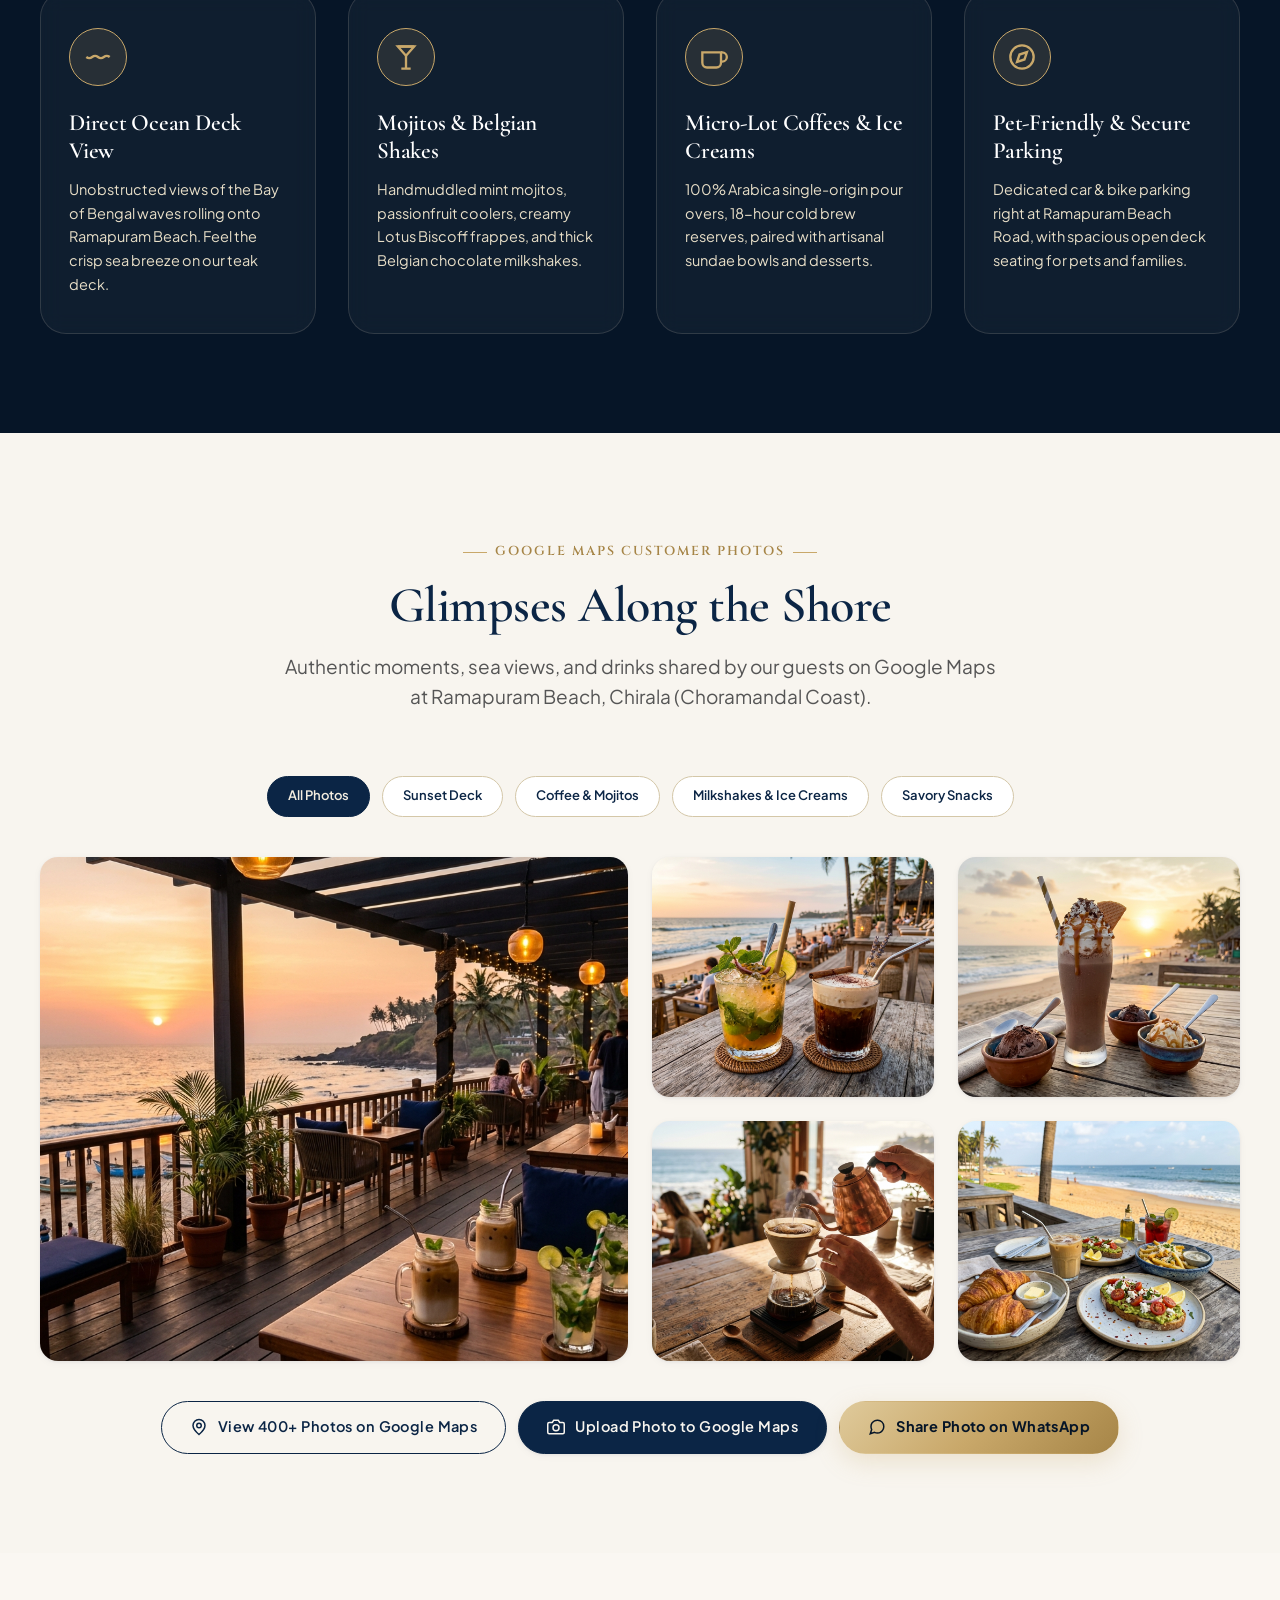
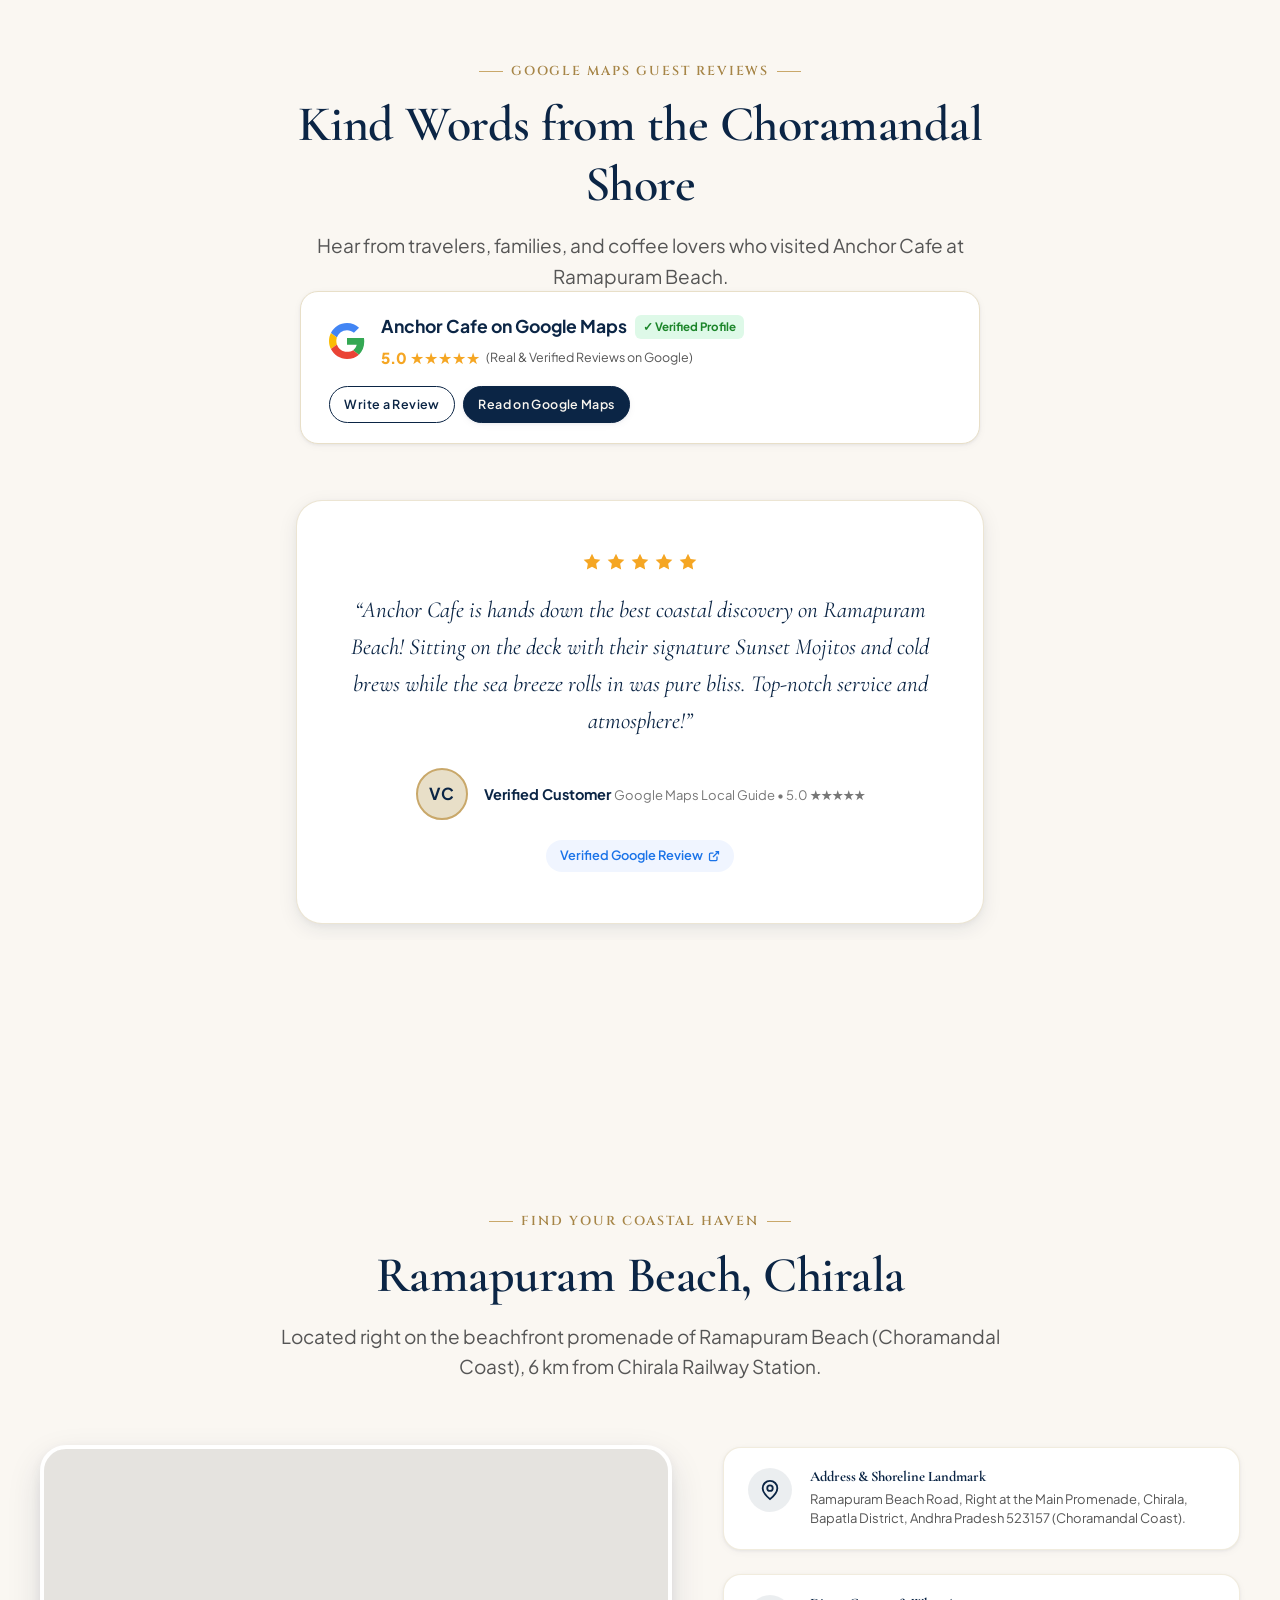
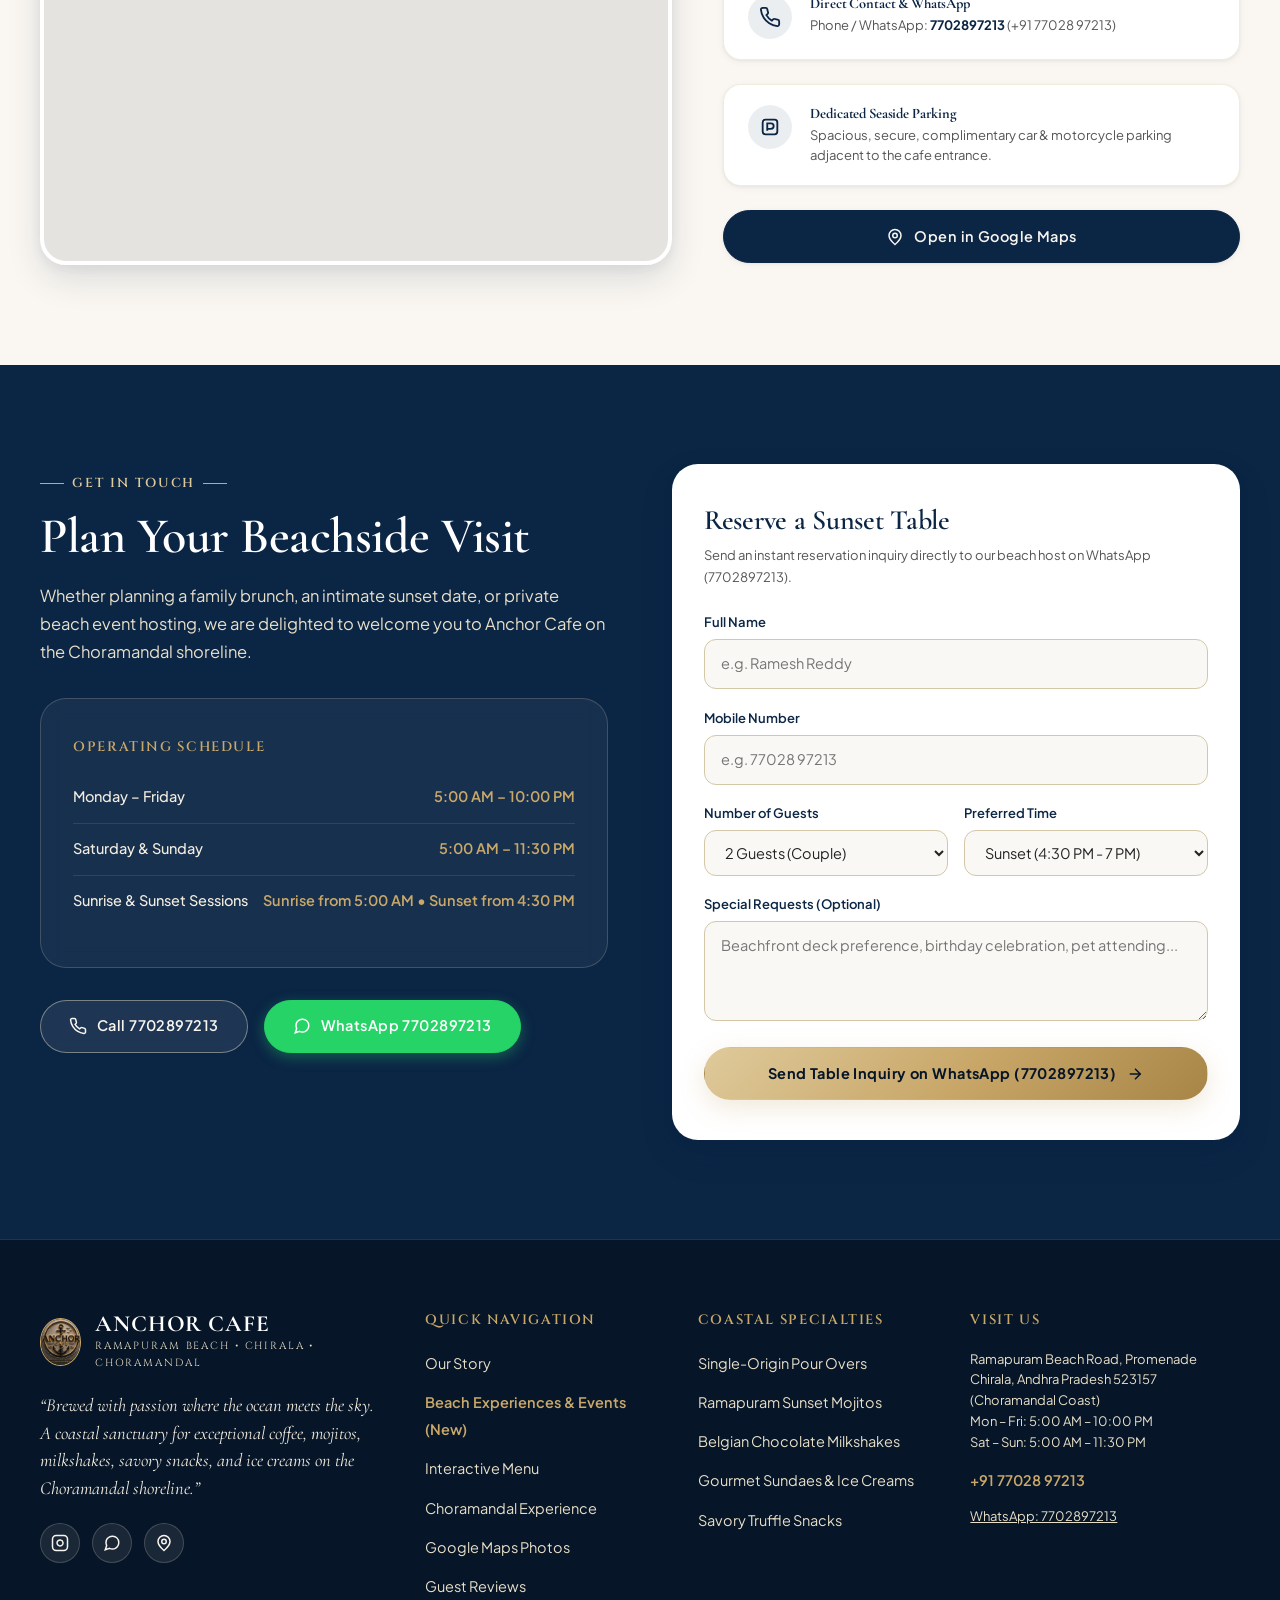
==== commit 2c878e81: "feat: always show Ramapuram Beach Customizer as top 3rd slide section with live WhatsApp quote build" ====
--- a/index.html
+++ b/index.html
@@ -122,6 +122,7 @@
       <!-- Desktop Navigation -->
       <nav class="desktop-nav" aria-label="Primary Navigation">
         <a href="#beach-services" class="nav-link">Beach Experiences <span class="nav-badge-pill">NEW</span></a>
+        <a href="#beach-builder" class="nav-link">Event Customizer</a>
         <a href="#menu" class="nav-link">Menu</a>
         <a href="#story" class="nav-link">Our Story</a>
         <a href="#experience" class="nav-link">Experience</a>
@@ -164,6 +165,7 @@
       </div>
       <nav class="mobile-nav-list">
         <a href="#beach-services" class="mobile-nav-link" style="color: var(--color-gold); font-weight: 700;">🔥 Beach Experiences &amp; Events <span class="nav-badge-pill">NEW</span></a>
+        <a href="#beach-builder" class="mobile-nav-link">⚡ Event Customizer &amp; Quote</a>
         <a href="#menu" class="mobile-nav-link">Interactive Menu</a>
         <a href="#story" class="mobile-nav-link">Our Story</a>
         <a href="#experience" class="mobile-nav-link">Signature Experience</a>
@@ -437,26 +439,33 @@
           </div>
         </div>
 
-        <!-- Banner Action: Explore all beach events on WhatsApp & Customizer Toggle -->
+        <!-- Banner Action: Explore all beach events on WhatsApp & Customizer Link -->
         <div class="beach-events-cta-row fade-in-element">
           <a href="https://wa.me/917702897213?text=%F0%9F%8C%8A%20Hi%20Anchor%20Cafe!%20I%20want%20to%20explore%20all%20beach%20events%2C%20campfires%2C%20night%20tables%2C%20and%20sports%20at%20Ramapuram%20Beach." target="_blank" rel="noopener" class="btn btn-whatsapp beach-events-whatsapp-cta">
             <svg width="22" height="22" viewBox="0 0 24 24" fill="currentColor"><path d="M12.012 2c-5.506 0-9.989 4.478-9.99 9.984 0 1.758.459 3.474 1.33 4.982l-1.414 5.166 5.285-1.385c1.455.794 3.09 1.213 4.786 1.214h.004c5.507 0 9.99-4.478 9.99-9.985 0-2.667-1.039-5.176-2.924-7.062s-4.394-2.914-7.067-2.914zm5.82 14.28c-.244.687-1.42 1.312-1.957 1.393-.538.082-1.22.115-3.486-.826-2.898-1.203-4.757-4.148-4.902-4.341-.144-.194-1.176-1.564-1.176-2.984 0-1.42.744-2.118 1.009-2.404.265-.287.578-.358.771-.358.193 0 .386.002.553.01.177.008.416-.067.65.495.244.587.835 2.036.907 2.181.072.146.12.316.024.507-.096.192-.144.312-.288.481-.144.168-.303.376-.433.505-.145.144-.297.302-.128.591.169.289.75 1.237 1.61 2.003 1.106.985 2.037 1.291 2.326 1.435.289.145.457.121.626-.072.168-.193.722-.841.915-1.129.193-.288.386-.24.65-.144.265.096 1.683.794 1.972.938.289.145.481.216.553.336.072.12.072.697-.172 1.384z"/></svg>
             <span>Explore All Beach Events on WhatsApp (7702897213)</span>
           </a>
-          <button type="button" class="btn btn-outline-gold beach-events-customizer-toggle" id="beachCustomizerToggleBtn" onclick="toggleBeachCustomizer()">
+          <a href="#beach-builder" class="btn btn-outline-gold beach-events-customizer-toggle" id="beachCustomizerToggleBtn">
             <svg width="18" height="18" viewBox="0 0 24 24" fill="none" stroke="currentColor" stroke-width="2"><path d="M12 20h9"/><path d="M16.5 3.5a2.121 2.121 0 0 1 3 3L7 19l-4 1 1-4L16.5 3.5z"/></svg>
             <span id="customizerToggleLabel">⚙️ Customize Event, Timing &amp; Hours</span>
-          </button>
-        </div>
-
-        <!-- Integrated Custom Beach Experience & Live WhatsApp Builder (No separate pages needed!) -->
-        <div class="beach-customizer-drawer" id="beachCustomizerContainer" style="display: none;">
-          <div style="display: flex; justify-content: space-between; align-items: center; margin-bottom: 1.5rem; border-bottom: 1px solid rgba(201, 168, 106, 0.3); padding-bottom: 1rem;">
+          </a>
+        </div>
+      </div>
+    </section>
+
+    <!-- 3. Ramapuram Beach Customizer & WhatsApp Quote (Top 3rd Slide / Always Shown) -->
+    <section class="section-padding beach-builder-section" id="beach-builder" aria-label="Ramapuram Beach Customizer & WhatsApp Quote">
+      <div class="container">
+        <div class="beach-customizer-drawer" id="beachCustomizerContainer">
+          <div style="display: flex; justify-content: space-between; align-items: center; margin-bottom: 1.5rem; border-bottom: 1px solid rgba(201, 168, 106, 0.3); padding-bottom: 1rem; flex-wrap: wrap; gap: 0.75rem;">
             <div>
               <span class="eyebrow" style="color: var(--color-gold-light); margin-bottom: 0.25rem;">Ramapuram Beach Customizer</span>
               <h3 style="font-family: var(--font-heading); color: #FFFFFF; font-size: 1.4rem; margin: 0;">Build Your Beach Experience &amp; WhatsApp Quote</h3>
             </div>
-            <button type="button" onclick="toggleBeachCustomizer()" style="background: rgba(255,255,255,0.1); border: 1px solid rgba(201,168,106,0.4); color: var(--color-gold-light); border-radius: 50%; width: 36px; height: 36px; font-size: 1.2rem; cursor: pointer; display: flex; align-items: center; justify-content: center;" aria-label="Close customizer">&times;</button>
+            <div style="display: flex; align-items: center; gap: 0.6rem;">
+              <span style="background: rgba(201,168,106,0.18); border: 1px solid var(--color-gold); color: var(--color-gold-light); font-size: 0.72rem; font-weight: 700; padding: 0.3rem 0.75rem; border-radius: 999px;">⚡ Live WhatsApp Quote</span>
+              <button type="button" onclick="document.getElementById('experienceBuilderForm').reset(); updateWhatsAppMessage();" style="background: rgba(255,255,255,0.1); border: 1px solid rgba(201,168,106,0.4); color: var(--color-gold-light); border-radius: var(--radius-full); padding: 0.3rem 0.75rem; font-size: 0.72rem; font-weight: 600; cursor: pointer;" title="Reset Form">🔄 Reset</button>
+            </div>
           </div>
 
           <div class="builder-layout-grid">
--- a/style.css
+++ b/style.css
@@ -4686,3 +4686,35 @@
   font-weight: 800;
   color: var(--color-navy);
 }
+
+/* ==========================================================================
+   26. Dedicated Section 3: Ramapuram Beach Customizer & WhatsApp Quote
+   ========================================================================== */
+.beach-builder-section {
+  background: linear-gradient(180deg, var(--color-cream-tint) 0%, var(--color-sand-light) 50%, var(--color-cream) 100%);
+  padding: 2.5rem 0 3.5rem;
+  position: relative;
+}
+
+.beach-customizer-drawer {
+  background: linear-gradient(145deg, #0B2545 0%, #07192F 100%);
+  border: 1.5px solid rgba(201, 168, 106, 0.45);
+  border-radius: var(--radius-xl);
+  padding: clamp(1.5rem, 3vw, 2.75rem);
+  box-shadow: 0 20px 50px rgba(0, 0, 0, 0.35);
+  position: relative;
+  overflow: hidden;
+  display: block !important;
+}
+
+.beach-customizer-drawer::before {
+  content: '';
+  position: absolute;
+  top: -80px;
+  right: -80px;
+  width: 250px;
+  height: 250px;
+  background: radial-gradient(circle, rgba(201, 168, 106, 0.15) 0%, transparent 70%);
+  border-radius: 50%;
+  pointer-events: none;
+}
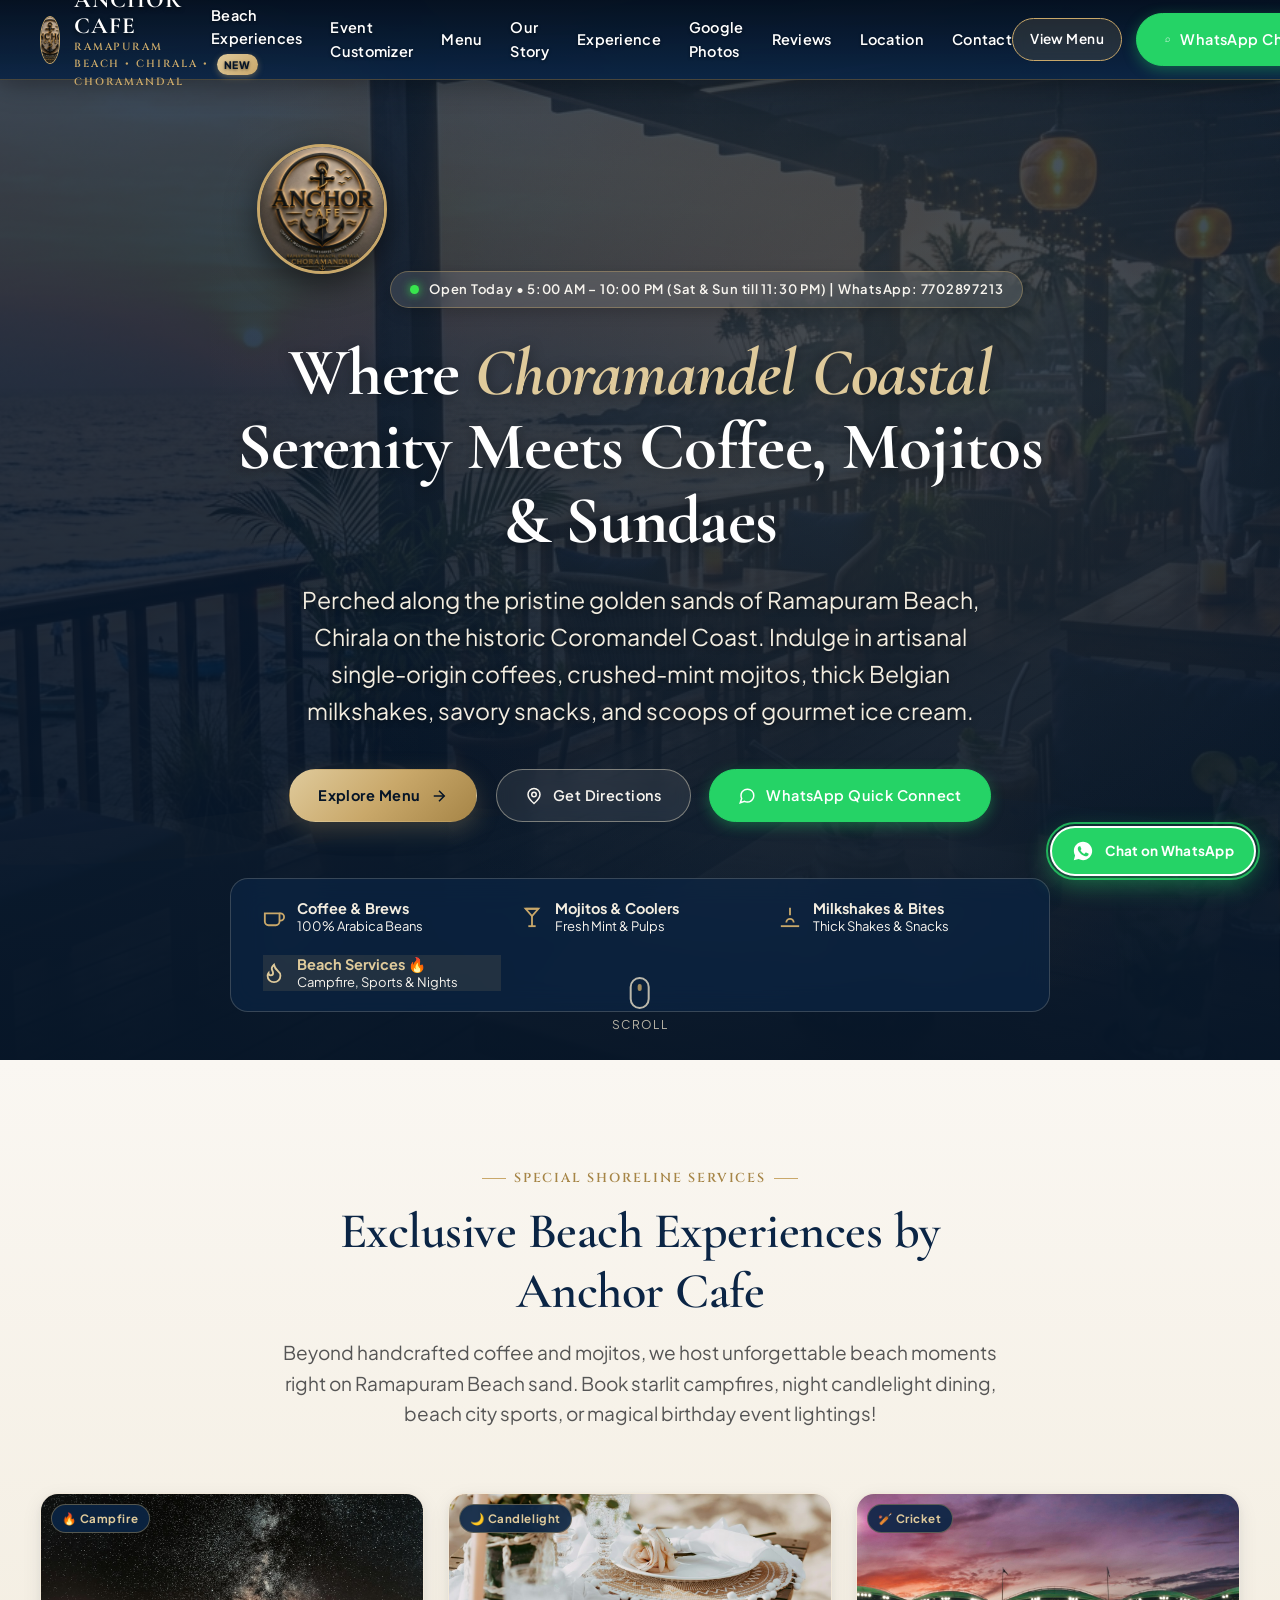
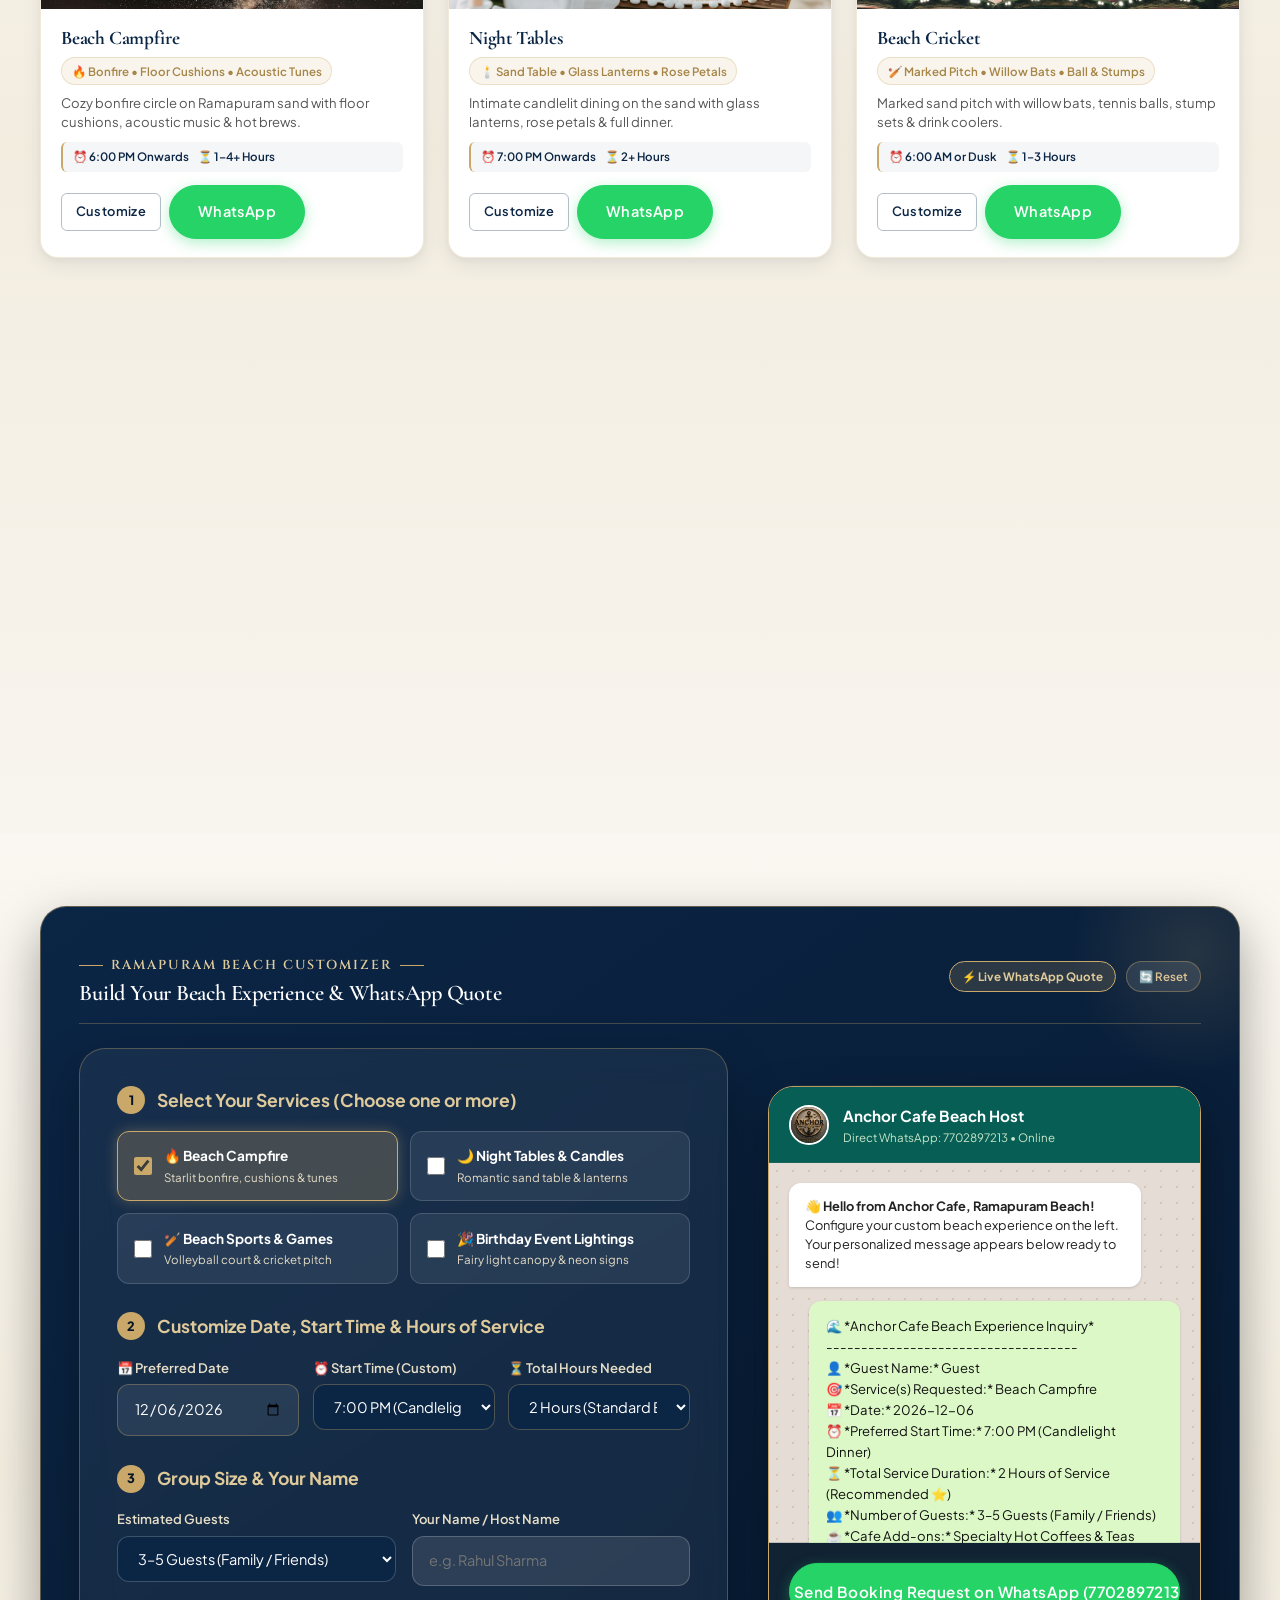
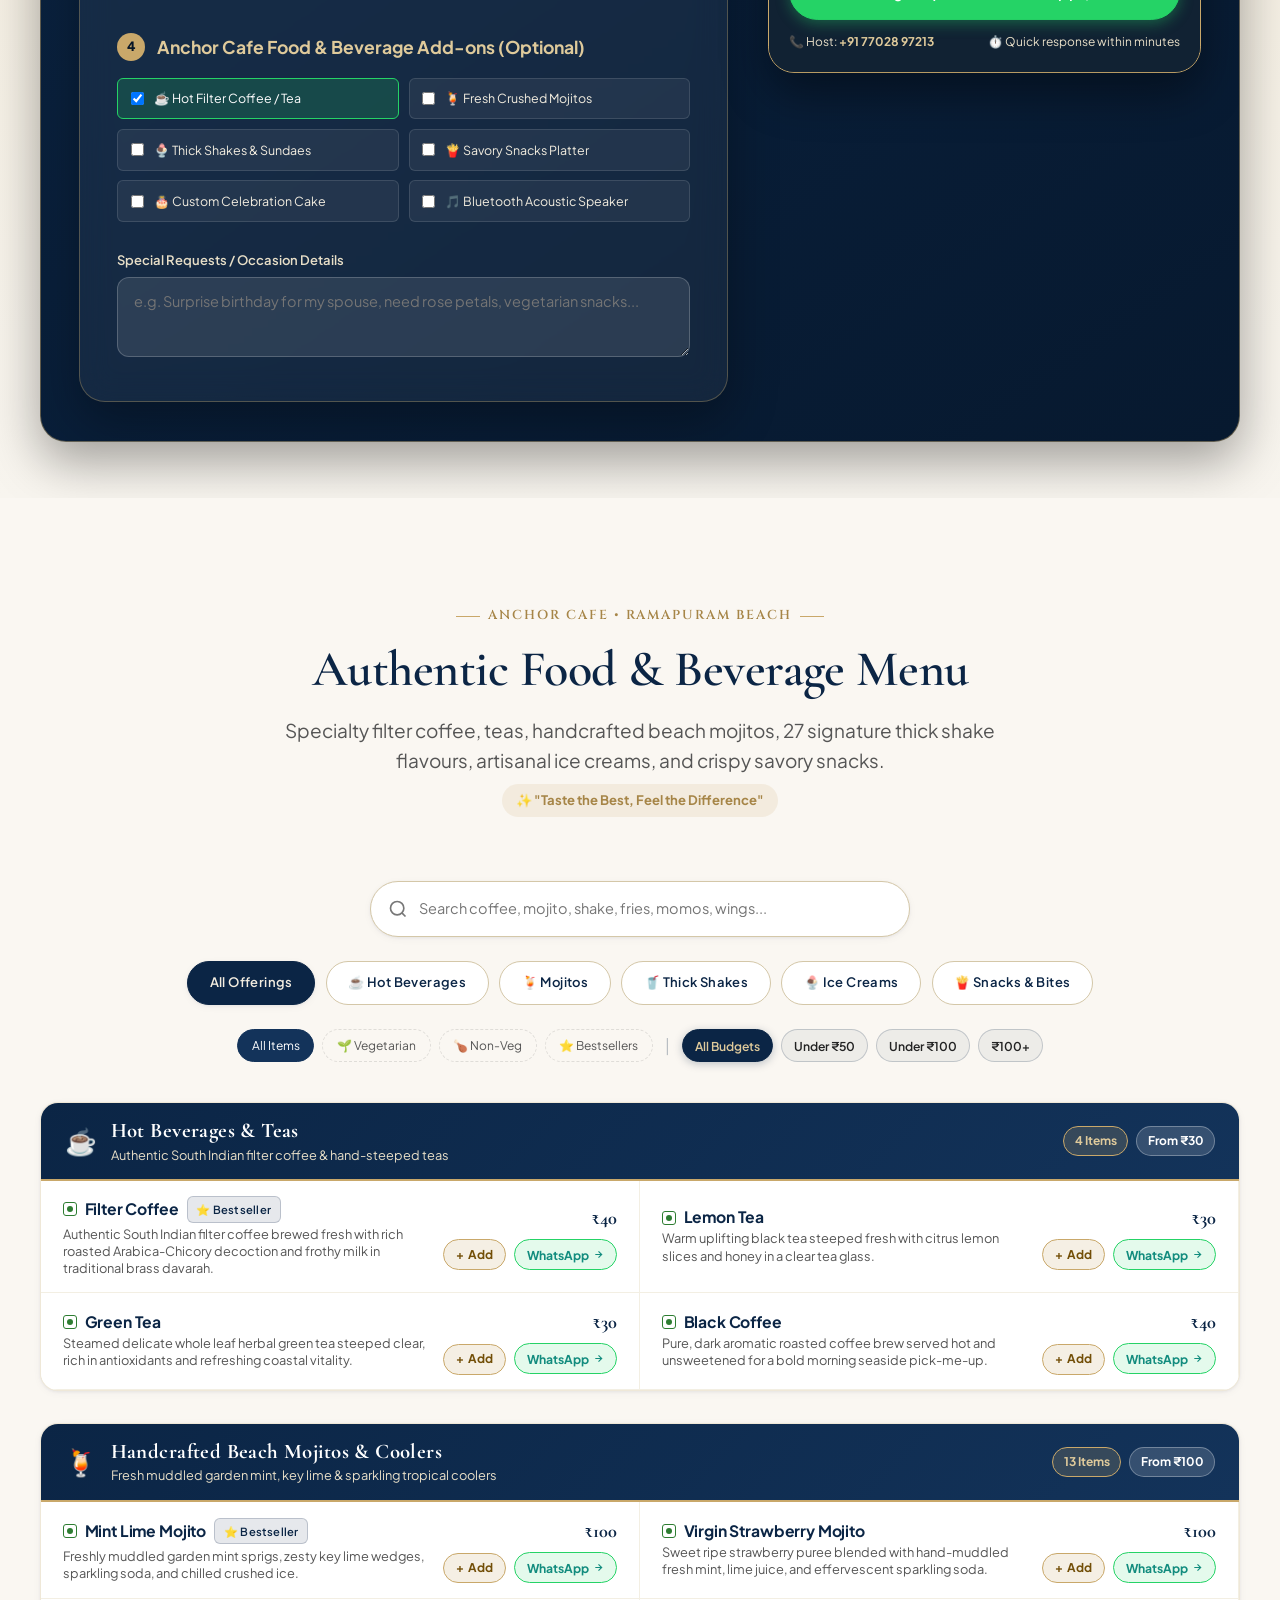
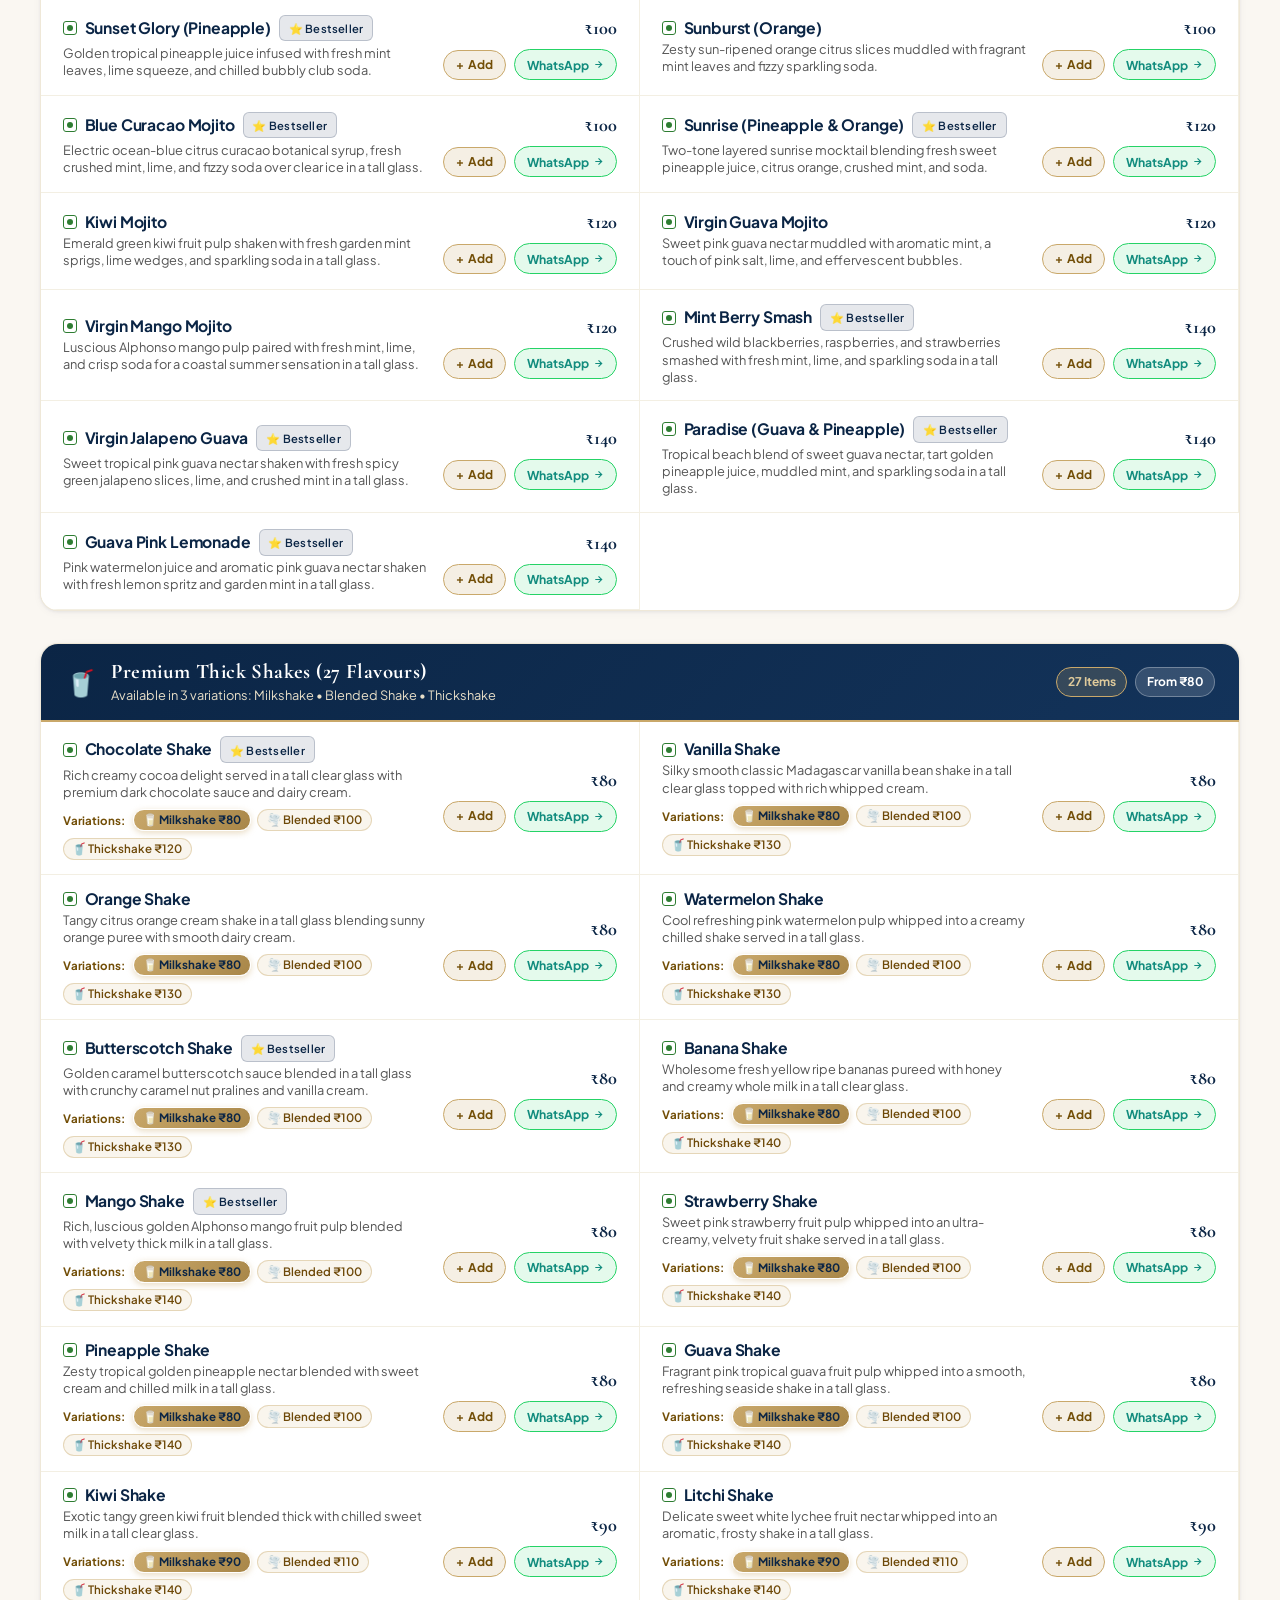
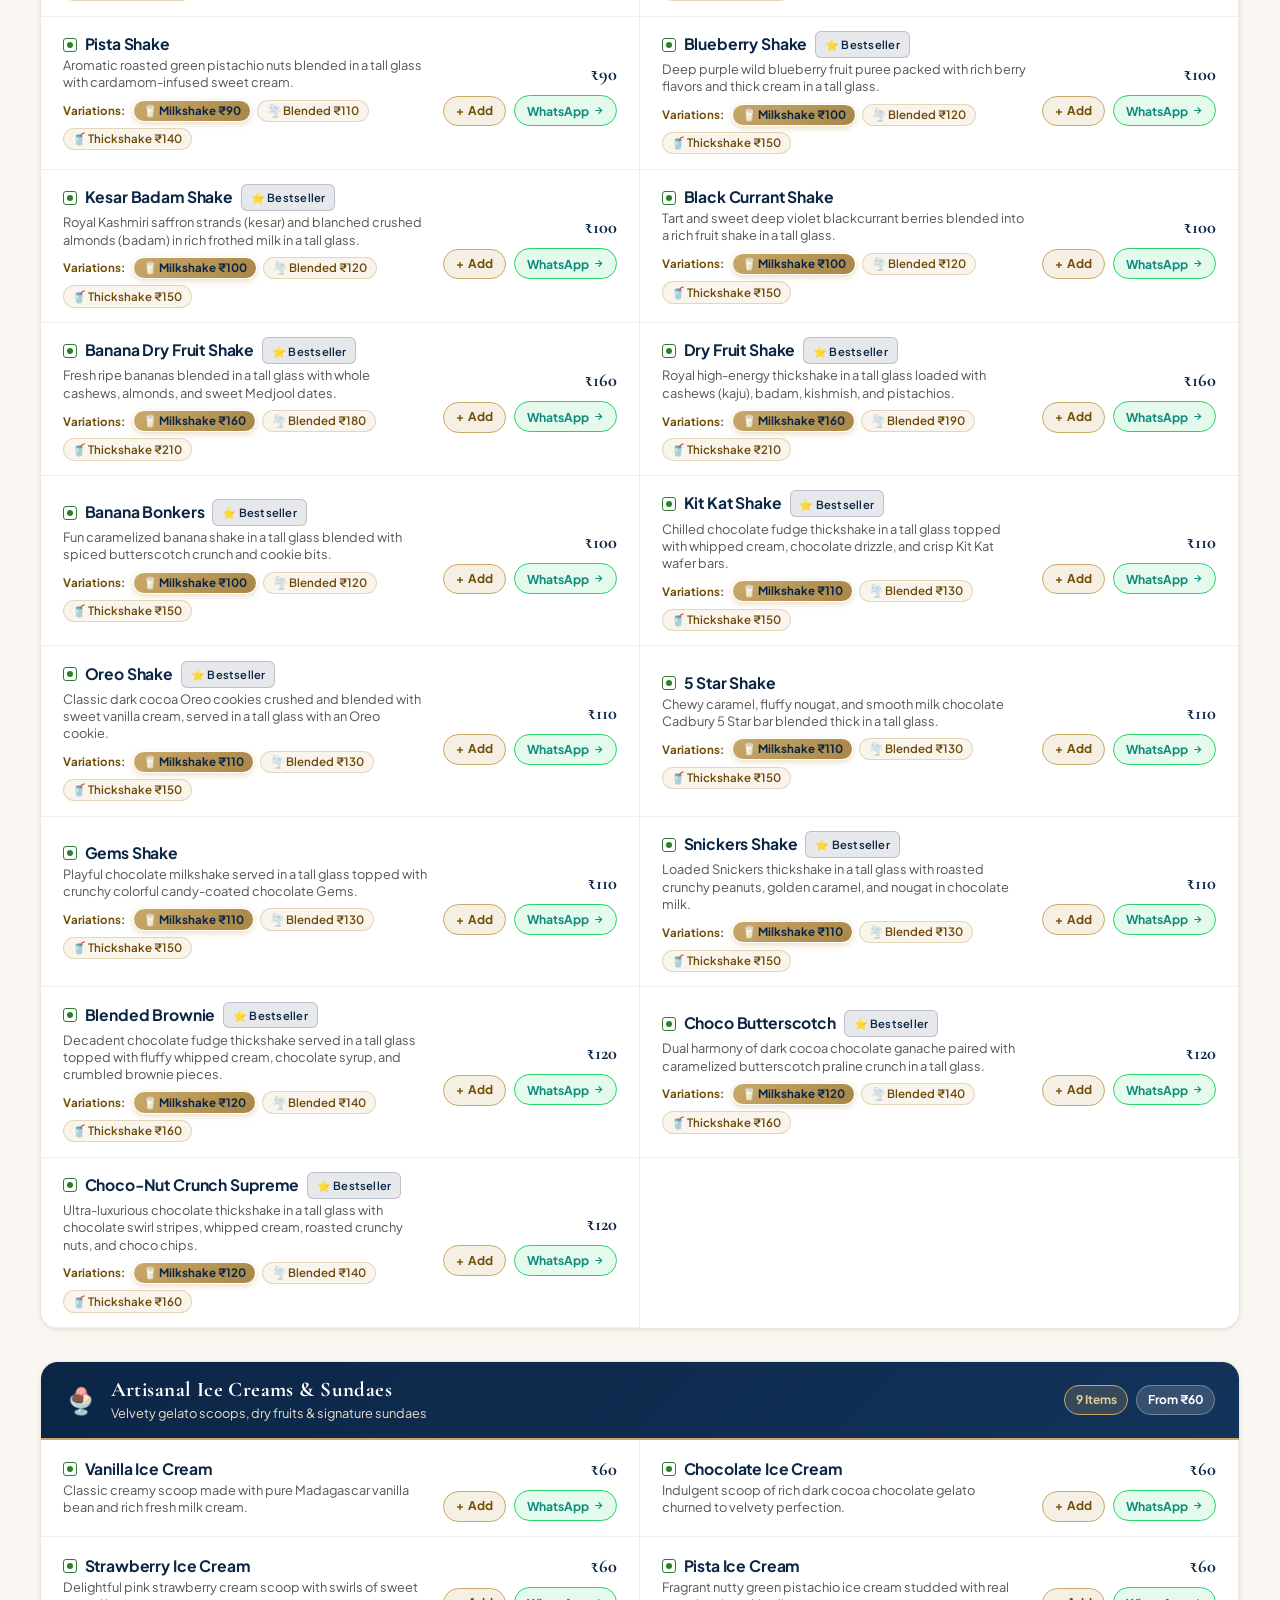
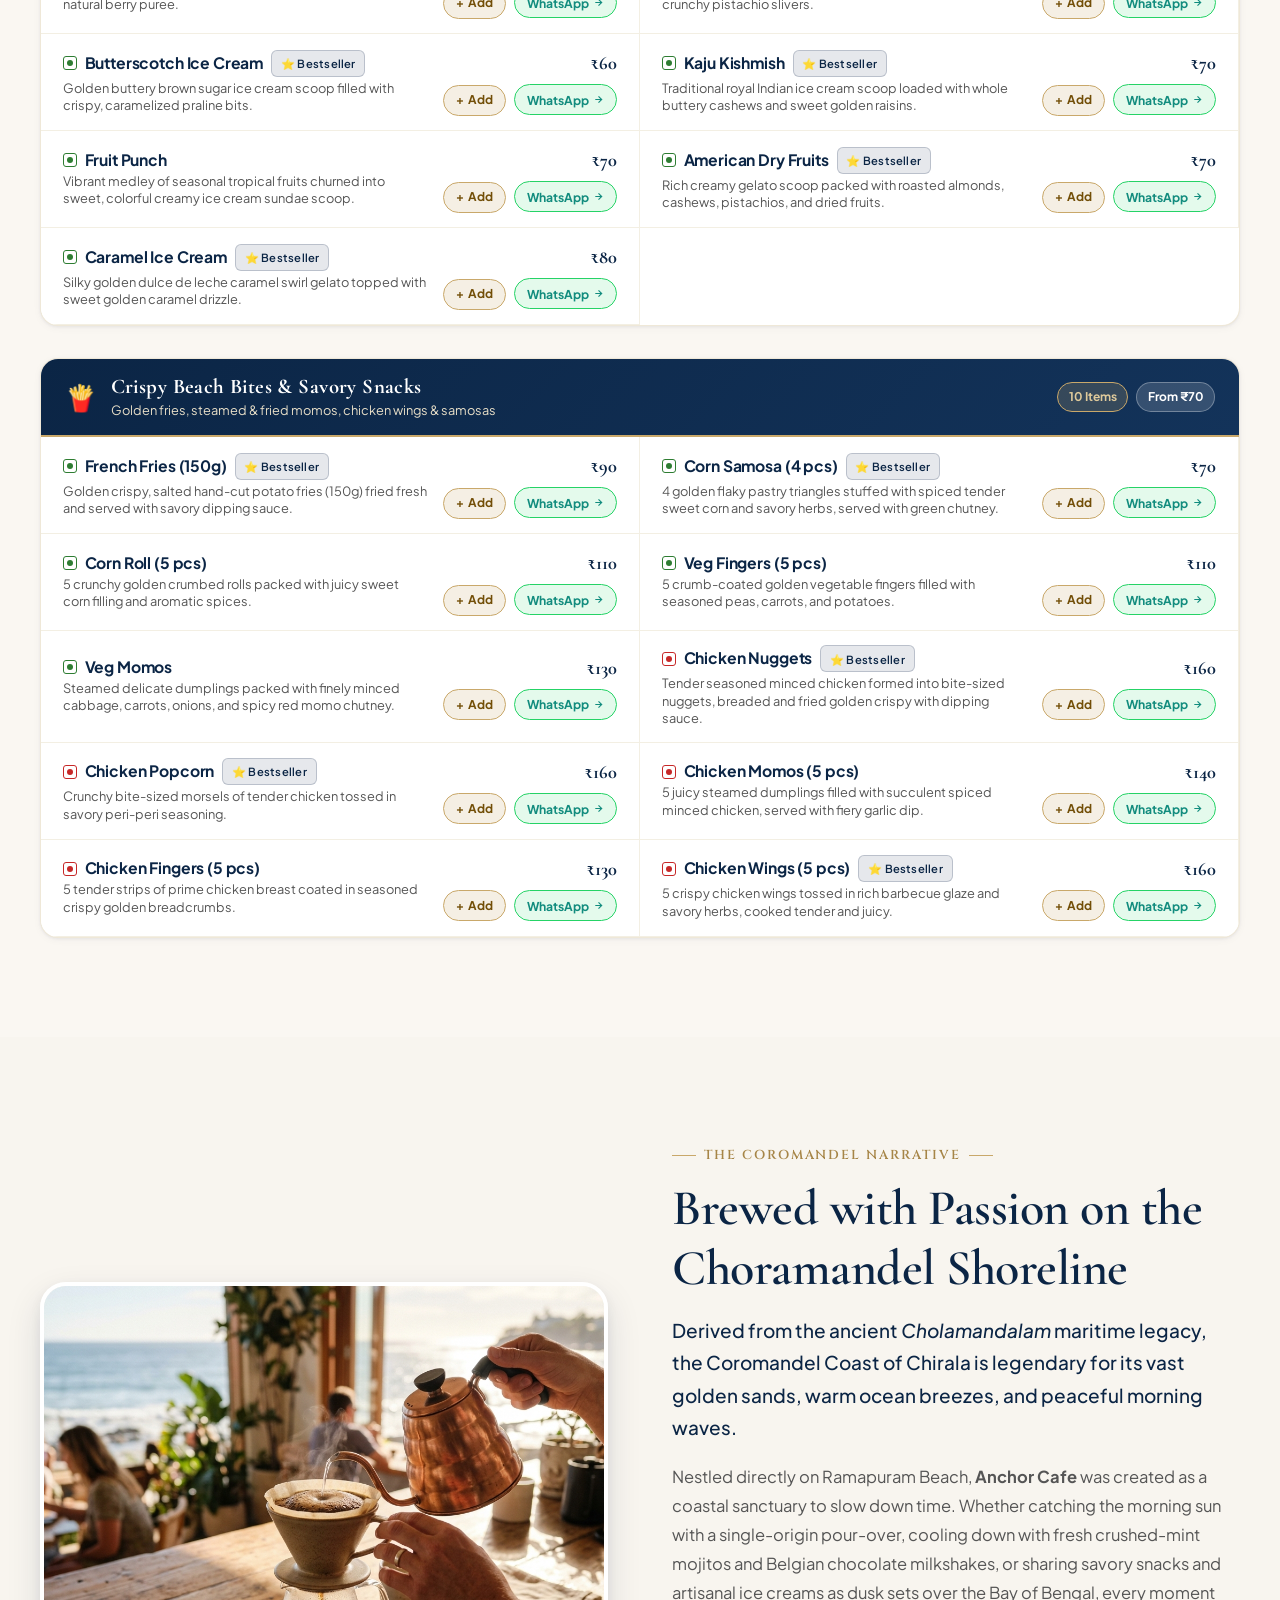
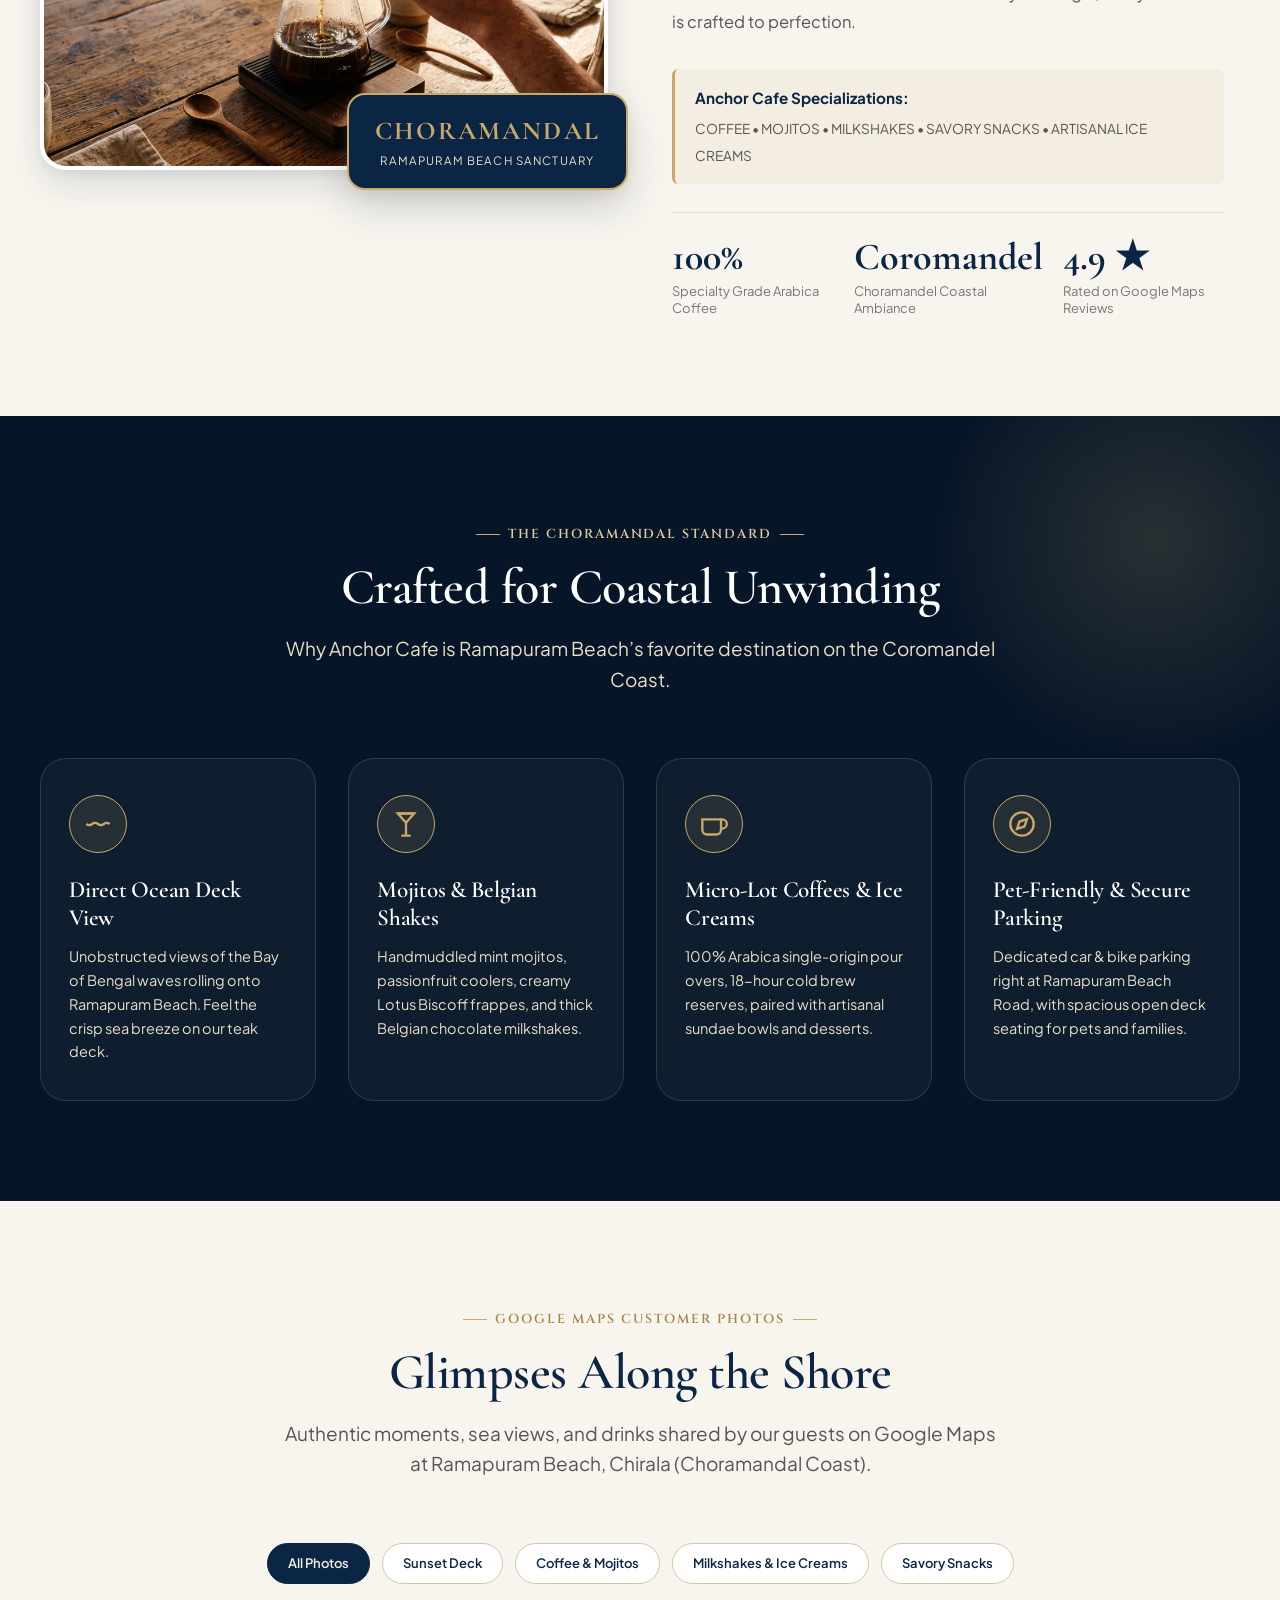
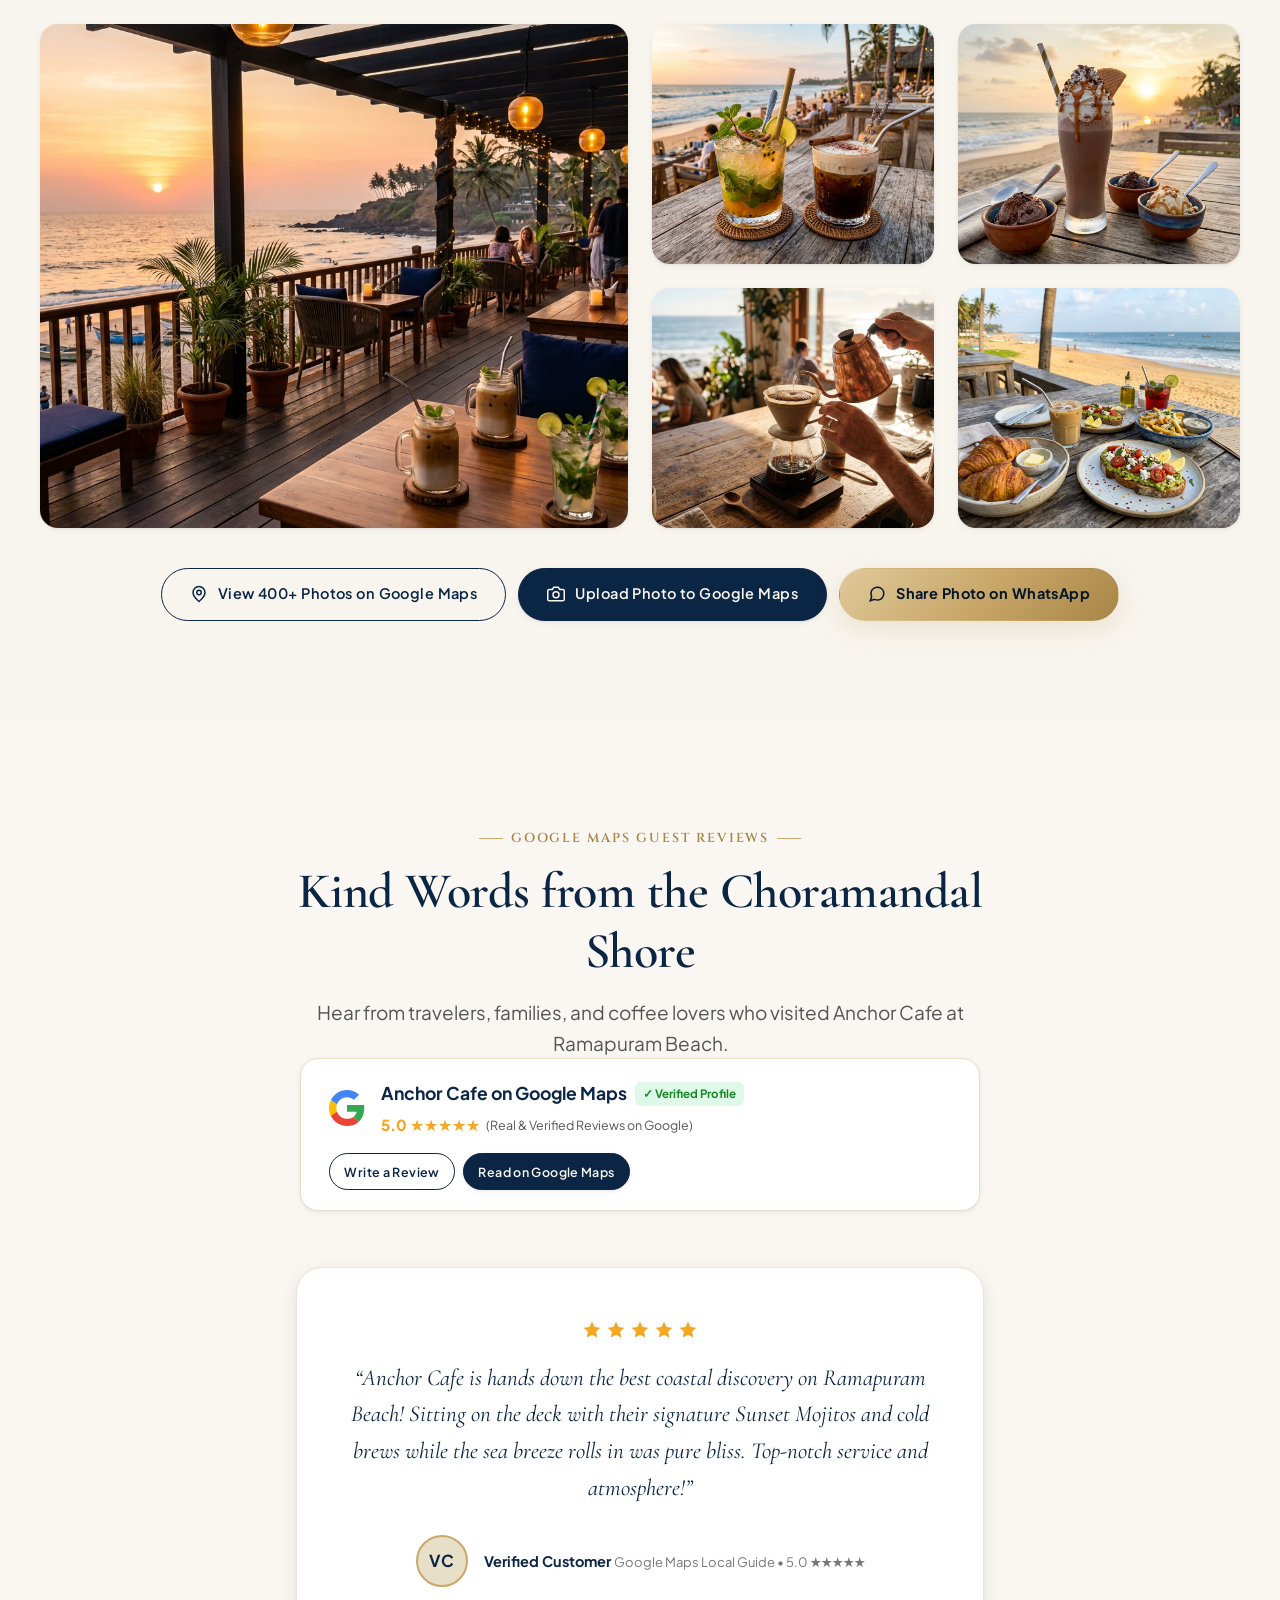
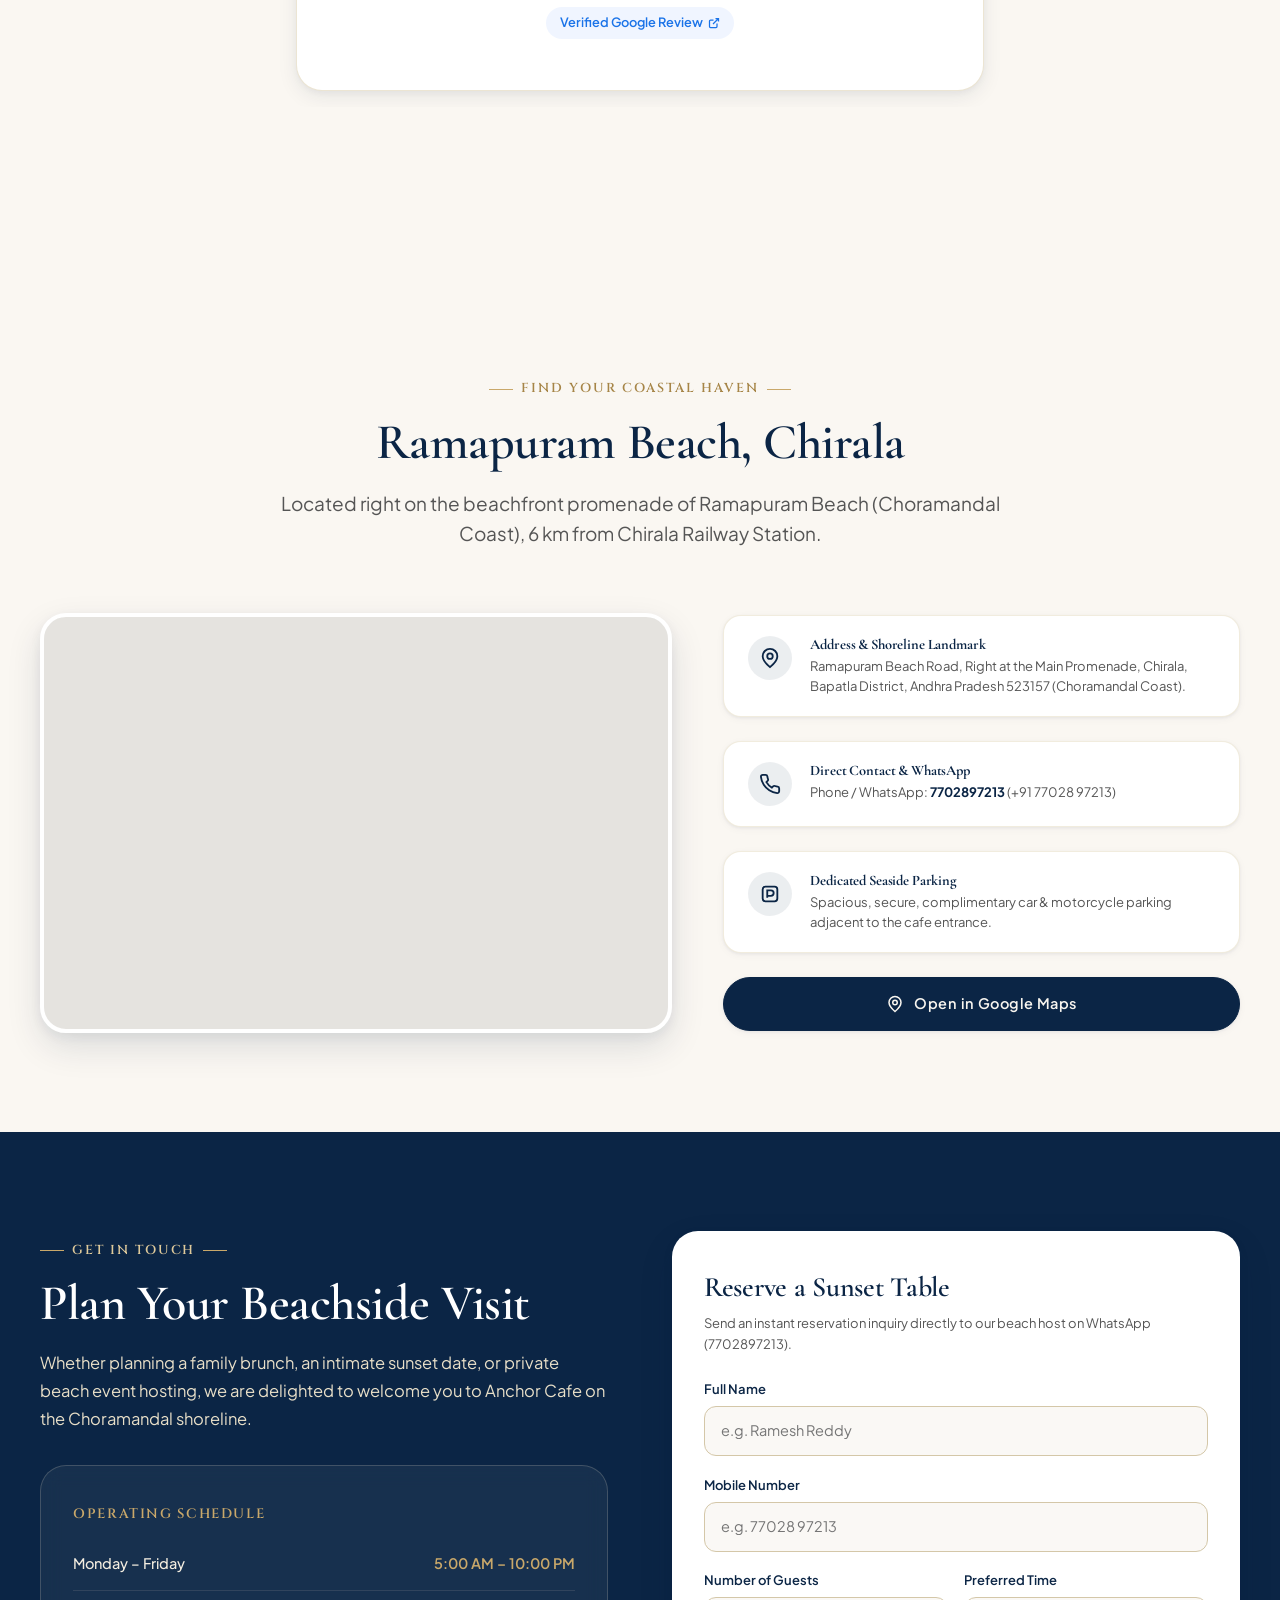
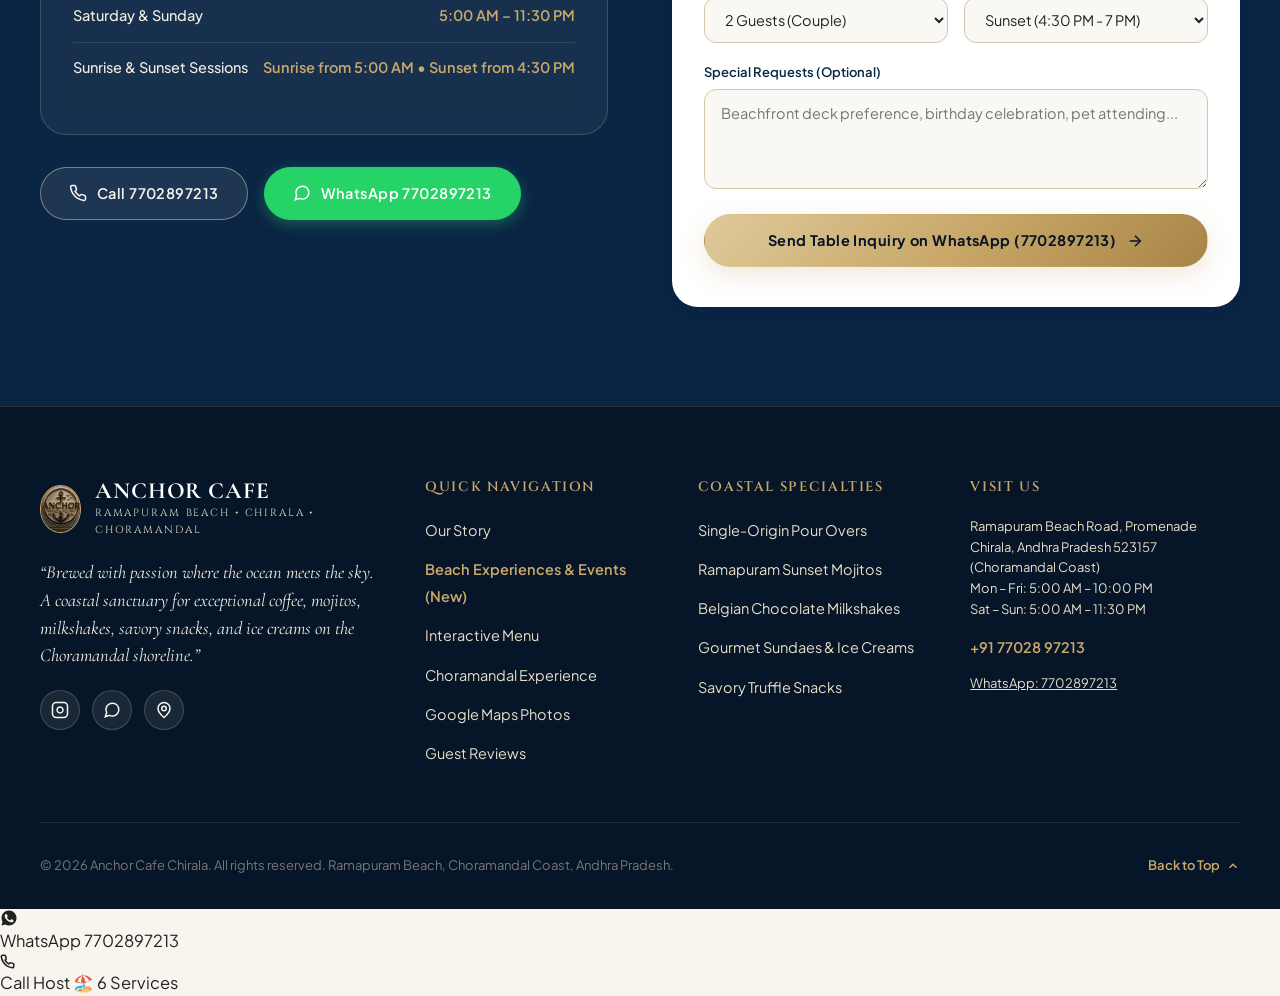
==== commit d79d1d1e: "chore: remove interactive printed menu card viewer from menu section" ====
--- a/index.html
+++ b/index.html
@@ -682,56 +682,6 @@
           </div>
         </div>
 
-        <!-- Interactive Printed Menu Card Deck & Flipbook Viewer -->
-        <div class="printed-menu-deck-card fade-in-element">
-          <div class="deck-header">
-            <div class="deck-title-wrap">
-              <span class="eyebrow" style="color: var(--color-gold-dark); margin-bottom: 0.2rem;">Authentic Printed Menus</span>
-              <h3 class="deck-heading">Interactive Printed Menu Card Viewer</h3>
-              <p class="deck-sub">Flip through the 4 official printed cafe menu cards photographed at Anchor Cafe, Ramapuram Beach</p>
-            </div>
-            <div class="deck-tabs" role="tablist" aria-label="Menu Card Pages">
-              <button type="button" class="deck-tab active" data-page="0">☕ Coffee &amp; Teas</button>
-              <button type="button" class="deck-tab" data-page="1">🥤 27 Thick Shakes</button>
-              <button type="button" class="deck-tab" data-page="2">🍹 Mojitos &amp; Sundaes</button>
-              <button type="button" class="deck-tab" data-page="3">🍟 Crispy Snacks</button>
-            </div>
-          </div>
-
-          <div class="deck-display-frame">
-            <button type="button" class="deck-nav-btn prev" id="deckPrevBtn" aria-label="Previous menu card page">
-              <svg width="22" height="22" viewBox="0 0 24 24" fill="none" stroke="currentColor" stroke-width="2.5"><polyline points="15 18 9 12 15 6"/></svg>
-            </button>
-
-            <div class="deck-current-card-wrap" id="deckCardWrap">
-              <img src="assets/images/card_hot_beverages.jpg" alt="Hot Beverages Menu Card" class="deck-card-image" id="deckActiveImg">
-              <div class="deck-card-overlay">
-                <button type="button" class="btn btn-gold deck-zoom-btn" id="deckZoomBtn">
-                  <svg width="18" height="18" viewBox="0 0 24 24" fill="none" stroke="currentColor" stroke-width="2"><circle cx="11" cy="11" r="8"/><line x1="21" y1="21" x2="16.65" y2="16.65"/><line x1="11" y1="8" x2="11" y2="14"/><line x1="8" y1="11" x2="14" y2="11"/></svg>
-                  <span>Tap for High-Res Fullscreen Zoom</span>
-                </button>
-              </div>
-            </div>
-
-            <button type="button" class="deck-nav-btn next" id="deckNextBtn" aria-label="Next menu card page">
-              <svg width="22" height="22" viewBox="0 0 24 24" fill="none" stroke="currentColor" stroke-width="2.5"><polyline points="9 18 15 12 9 6"/></svg>
-            </button>
-          </div>
-
-          <div class="deck-footer-bar">
-            <span class="deck-page-indicator" id="deckPageIndicator">Page 1 of 4: Hot Beverages Menu Card (Filter Coffee &amp; Teas)</span>
-            <div style="display: flex; gap: 0.6rem; align-items: center; flex-wrap: wrap;">
-              <button type="button" class="btn btn-outline-light deck-mobile-zoom" onclick="document.getElementById('deckZoomBtn').click()">
-                🔍 Zoom In
-              </button>
-              <a href="https://wa.me/917702897213?text=%E2%98%95%20Hi%20Anchor%20Cafe!%20I'm%20looking%20at%20Page%201%20(Hot%20Beverages)%20of%20your%20printed%20menu%20card.%20I'd%20like%20to%20order!" target="_blank" rel="noopener" class="btn btn-whatsapp deck-wa-inquire-btn" id="deckWaBtn">
-                <svg width="16" height="16" viewBox="0 0 24 24" fill="currentColor"><path d="M12.012 2c-5.506 0-9.989 4.478-9.99 9.984 0 1.758.459 3.474 1.33 4.982l-1.414 5.166 5.285-1.385c1.455.794 3.09 1.213 4.786 1.214h.004c5.507 0 9.99-4.478 9.99-9.985 0-2.667-1.039-5.176-2.924-7.062s-4.394-2.914-7.067-2.914zm5.82 14.28c-.244.687-1.42 1.312-1.957 1.393-.538.082-1.22.115-3.486-.826-2.898-1.203-4.757-4.148-4.902-4.341-.144-.194-1.176-1.564-1.176-2.984 0-1.42.744-2.118 1.009-2.404.265-.287.578-.358.771-.358.193 0 .386.002.553.01.177.008.416-.067.65.495.244.587.835 2.036.907 2.181.072.146.12.316.024.507-.096.192-.144.312-.288.481-.144.168-.303.376-.433.505-.145.144-.297.302-.128.591.169.289.75 1.237 1.61 2.003 1.106.985 2.037 1.291 2.326 1.435.289.145.457.121.626-.072.168-.193.722-.841.915-1.129.193-.288.386-.24.65-.144.265.096 1.683.794 1.972.938.289.145.481.216.553.336.072.12.072.697-.172 1.384z"/></svg>
-                <span>Order from This Page</span>
-              </a>
-            </div>
-          </div>
-        </div>
-
         <div class="menu-controls fade-in-element">
           <!-- Search Bar -->
           <div class="menu-search-wrapper">
--- a/style.css
+++ b/style.css
@@ -4043,216 +4043,6 @@
 }
 
 /* ==========================================================================
-   20. Interactive Printed Menu Card Deck & Flipbook Viewer
-   ========================================================================== */
-.printed-menu-deck-card {
-  background: linear-gradient(145deg, #0B2545 0%, #07192F 100%);
-  border: 1.5px solid rgba(201, 168, 106, 0.45);
-  border-radius: var(--radius-xl);
-  padding: clamp(1.25rem, 3vw, 2rem);
-  margin-bottom: 2.5rem;
-  box-shadow: 0 16px 40px rgba(0, 0, 0, 0.35);
-  position: relative;
-  overflow: hidden;
-}
-
-.printed-menu-deck-card::before {
-  content: '';
-  position: absolute;
-  top: -60px;
-  right: -60px;
-  width: 220px;
-  height: 220px;
-  background: radial-gradient(circle, rgba(201, 168, 106, 0.18) 0%, transparent 70%);
-  pointer-events: none;
-  border-radius: 50%;
-}
-
-.deck-header {
-  display: flex;
-  align-items: center;
-  justify-content: space-between;
-  flex-wrap: wrap;
-  gap: 1.25rem;
-  margin-bottom: 1.5rem;
-  border-bottom: 1px solid rgba(201, 168, 106, 0.25);
-  padding-bottom: 1.25rem;
-}
-
-.deck-title-wrap {
-  flex: 1;
-  min-width: 260px;
-}
-
-.deck-heading {
-  font-family: var(--font-heading);
-  font-size: clamp(1.2rem, 2.5vw, 1.6rem);
-  color: #FFFFFF;
-  margin: 0 0 0.35rem;
-}
-
-.deck-sub {
-  font-size: 0.85rem;
-  color: var(--color-sand);
-  margin: 0;
-  line-height: 1.4;
-}
-
-.deck-tabs {
-  display: flex;
-  align-items: center;
-  gap: 0.5rem;
-  flex-wrap: wrap;
-}
-
-.deck-tab {
-  background: rgba(255, 255, 255, 0.08);
-  border: 1px solid rgba(201, 168, 106, 0.3);
-  color: var(--color-sand);
-  font-size: 0.82rem;
-  font-weight: 600;
-  padding: 0.45rem 0.9rem;
-  border-radius: var(--radius-full);
-  cursor: pointer;
-  transition: all 0.25s ease;
-  white-space: nowrap;
-}
-
-.deck-tab:hover {
-  background: rgba(201, 168, 106, 0.2);
-  color: #FFFFFF;
-  border-color: var(--color-gold);
-}
-
-.deck-tab.active {
-  background: linear-gradient(135deg, #C9A86A 0%, #A88648 100%);
-  color: #0B2545;
-  font-weight: 700;
-  border-color: #FFFFFF;
-  box-shadow: 0 4px 14px rgba(201, 168, 106, 0.4);
-}
-
-.deck-display-frame {
-  position: relative;
-  display: flex;
-  align-items: center;
-  justify-content: center;
-  gap: 1rem;
-  margin-bottom: 1.25rem;
-  min-height: 380px;
-}
-
-.deck-nav-btn {
-  background: rgba(11, 37, 69, 0.85);
-  border: 1.5px solid var(--color-gold);
-  color: var(--color-gold);
-  width: 44px;
-  height: 44px;
-  border-radius: 50%;
-  display: flex;
-  align-items: center;
-  justify-content: center;
-  cursor: pointer;
-  transition: all 0.25s ease;
-  flex-shrink: 0;
-  z-index: 2;
-  box-shadow: 0 4px 15px rgba(0, 0, 0, 0.4);
-}
-
-.deck-nav-btn:hover {
-  background: var(--color-gold);
-  color: var(--color-navy);
-  transform: scale(1.1);
-  box-shadow: 0 6px 20px rgba(201, 168, 106, 0.5);
-}
-
-.deck-current-card-wrap {
-  position: relative;
-  max-width: 640px;
-  width: 100%;
-  border-radius: var(--radius-lg);
-  overflow: hidden;
-  border: 2px solid rgba(201, 168, 106, 0.35);
-  box-shadow: 0 10px 30px rgba(0, 0, 0, 0.5);
-  background: #000000;
-  cursor: pointer;
-}
-
-.deck-card-image {
-  width: 100%;
-  height: auto;
-  max-height: 480px;
-  object-fit: contain;
-  display: block;
-  transition: transform 0.3s ease, opacity 0.3s ease;
-}
-
-.deck-card-wrap:hover .deck-card-image {
-  transform: scale(1.02);
-}
-
-.deck-card-overlay {
-  position: absolute;
-  inset: 0;
-  background: linear-gradient(180deg, transparent 60%, rgba(11, 37, 69, 0.9) 100%);
-  display: flex;
-  align-items: flex-end;
-  justify-content: center;
-  padding: 1.25rem;
-  opacity: 0;
-  transition: opacity 0.25s ease;
-}
-
-.deck-current-card-wrap:hover .deck-card-overlay {
-  opacity: 1;
-}
-
-.deck-zoom-btn {
-  font-size: 0.85rem;
-  padding: 0.55rem 1.15rem;
-  box-shadow: 0 6px 18px rgba(0, 0, 0, 0.4);
-}
-
-.deck-footer-bar {
-  display: flex;
-  align-items: center;
-  justify-content: space-between;
-  flex-wrap: wrap;
-  gap: 0.85rem;
-  padding-top: 1rem;
-  border-top: 1px solid rgba(201, 168, 106, 0.2);
-}
-
-.deck-page-indicator {
-  font-size: 0.85rem;
-  font-weight: 600;
-  color: var(--color-sand);
-}
-
-.deck-mobile-zoom {
-  display: none;
-}
-
-@media (max-width: 768px) {
-  .deck-display-frame {
-    min-height: 280px;
-    gap: 0.4rem;
-  }
-  .deck-nav-btn {
-    width: 36px;
-    height: 36px;
-  }
-  .deck-card-image {
-    max-height: 360px;
-  }
-  .deck-mobile-zoom {
-    display: inline-flex;
-    font-size: 0.78rem;
-    padding: 0.45rem 0.8rem;
-  }
-}
-
-/* ==========================================================================
    21. Budget Filter Pills
    ========================================================================== */
 .budget-separator {
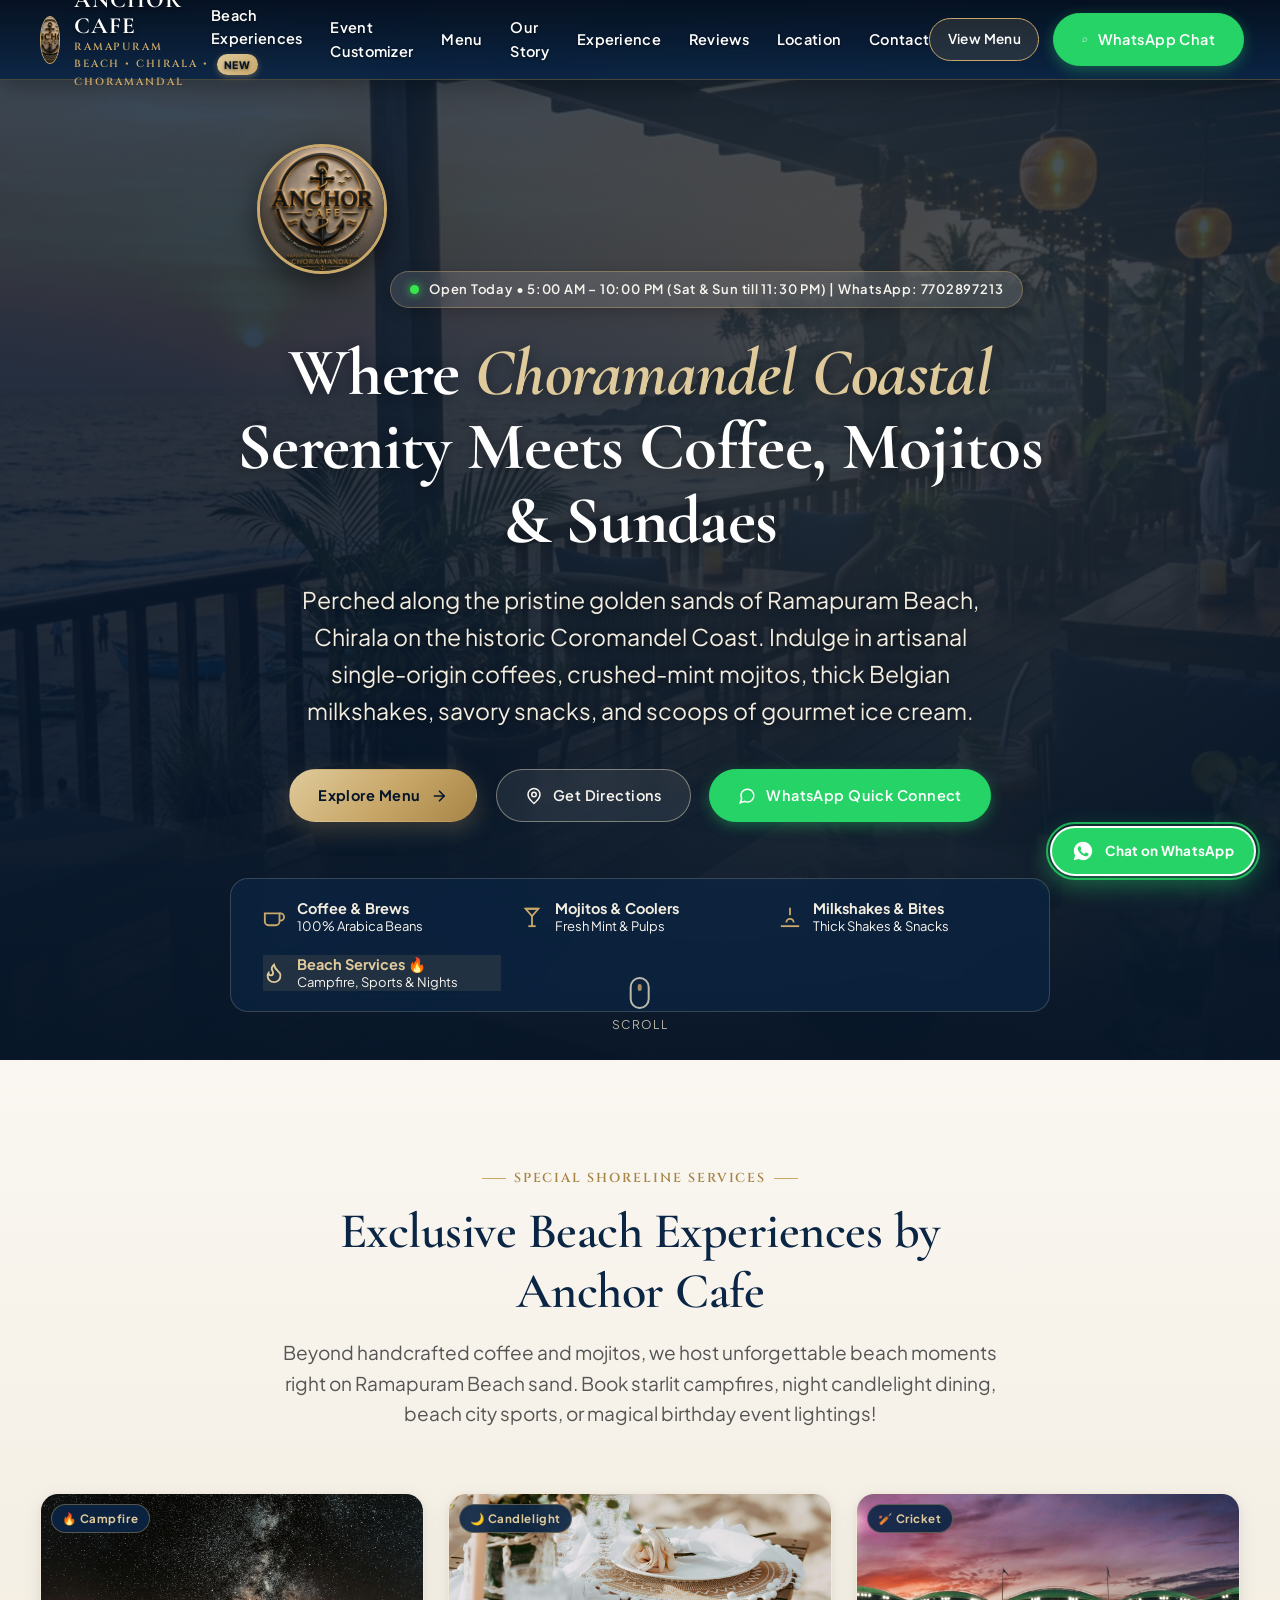
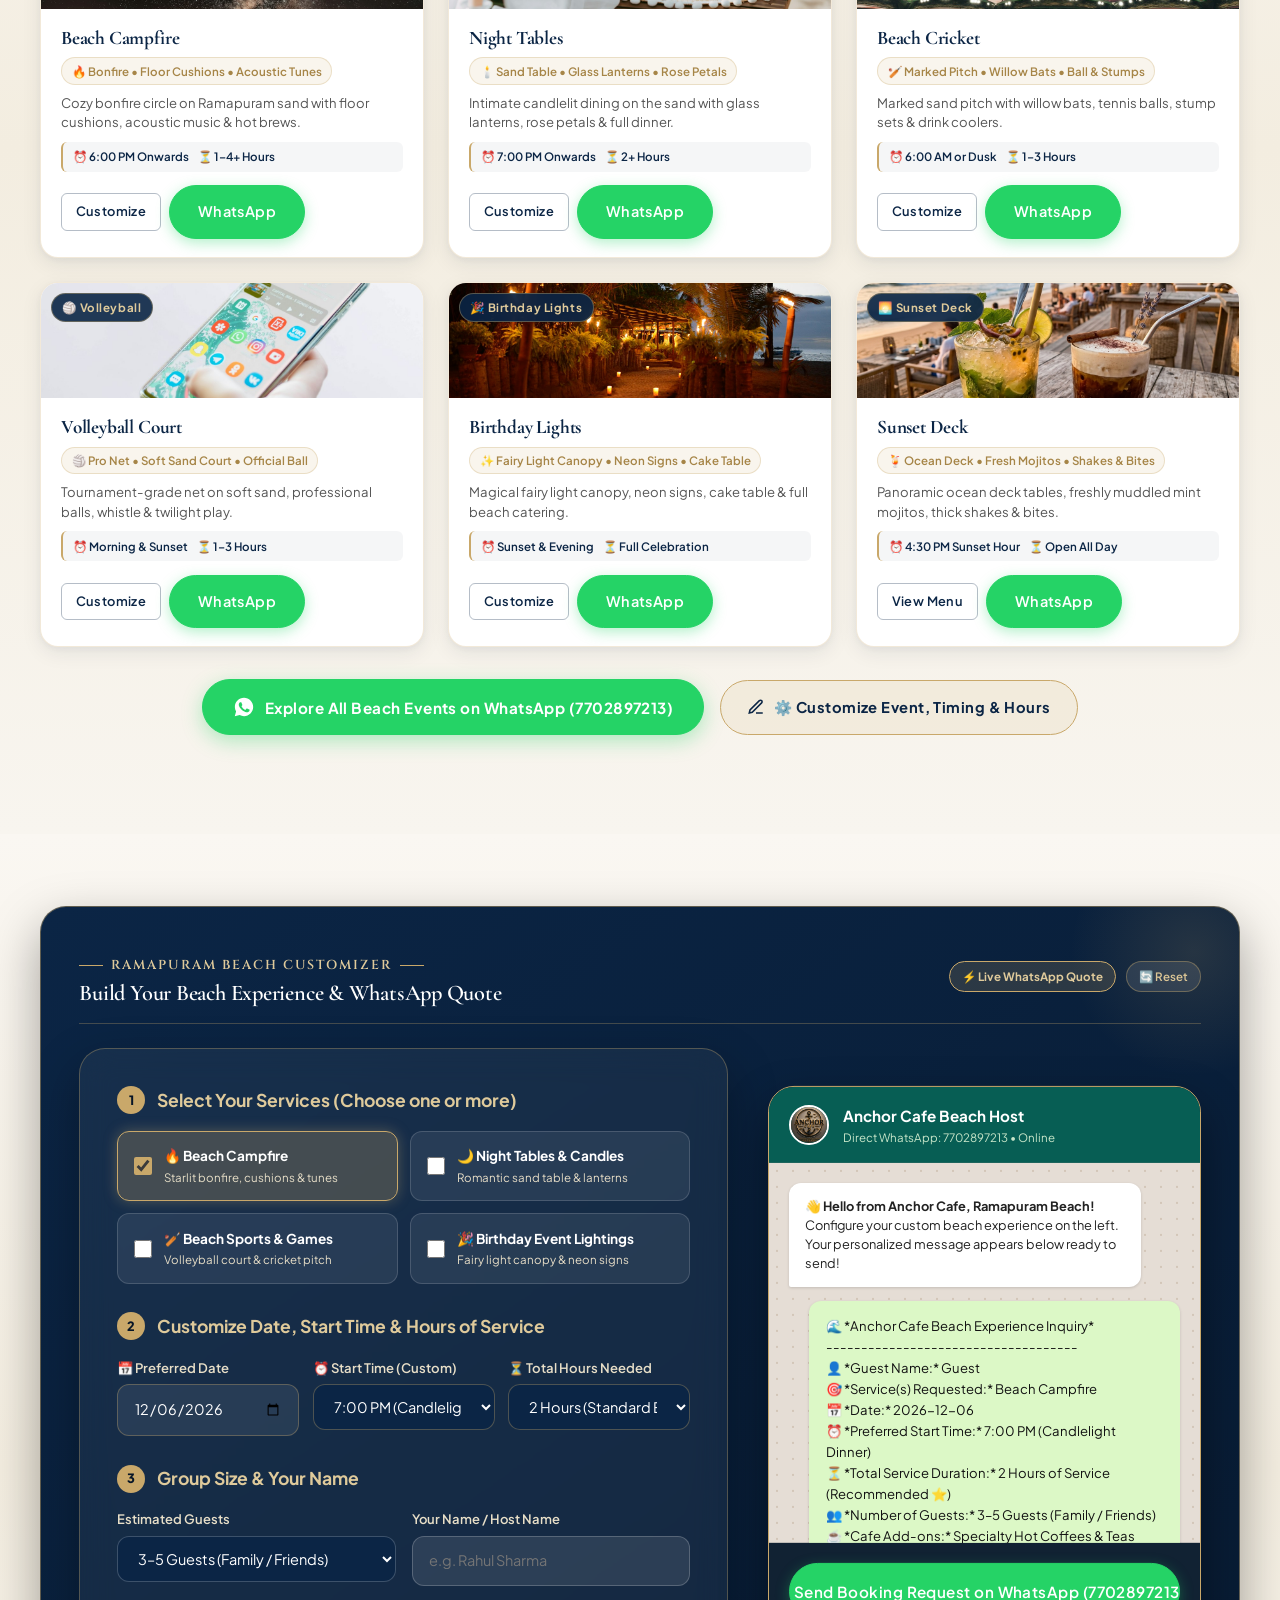
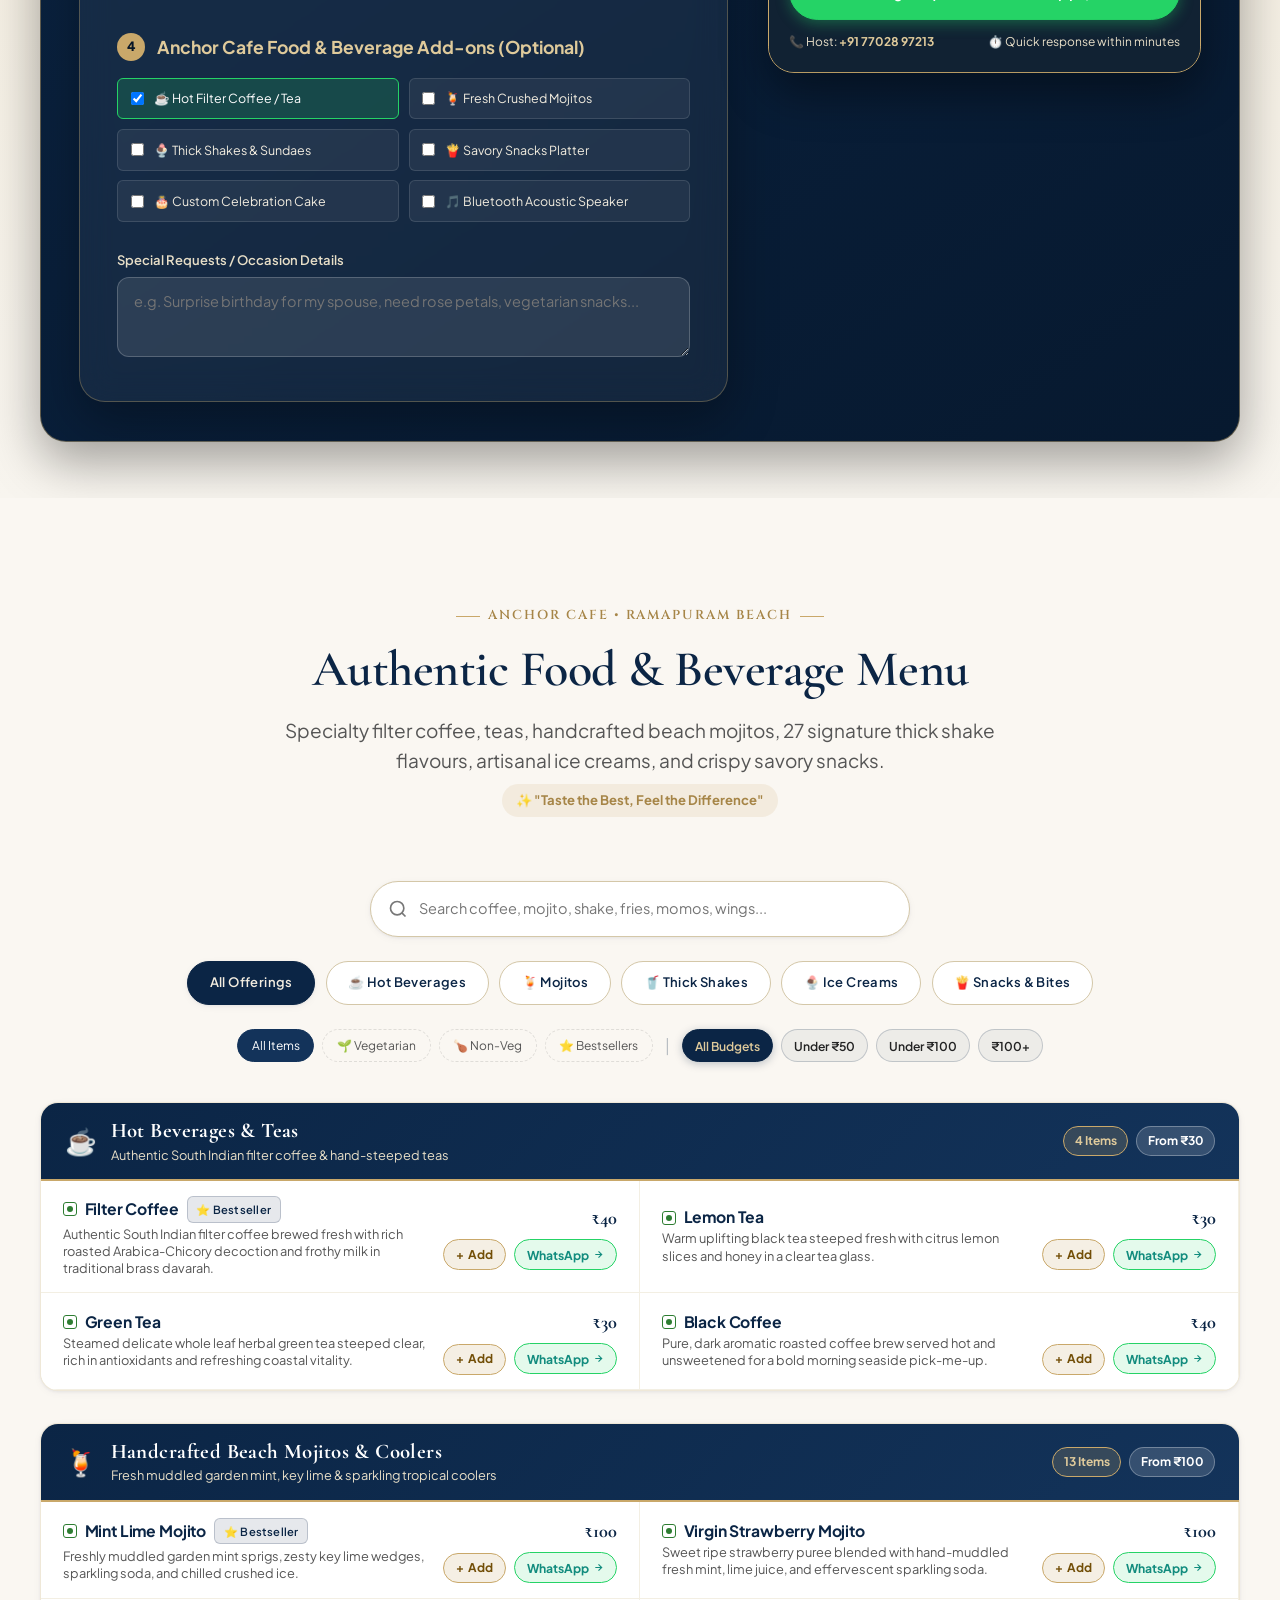
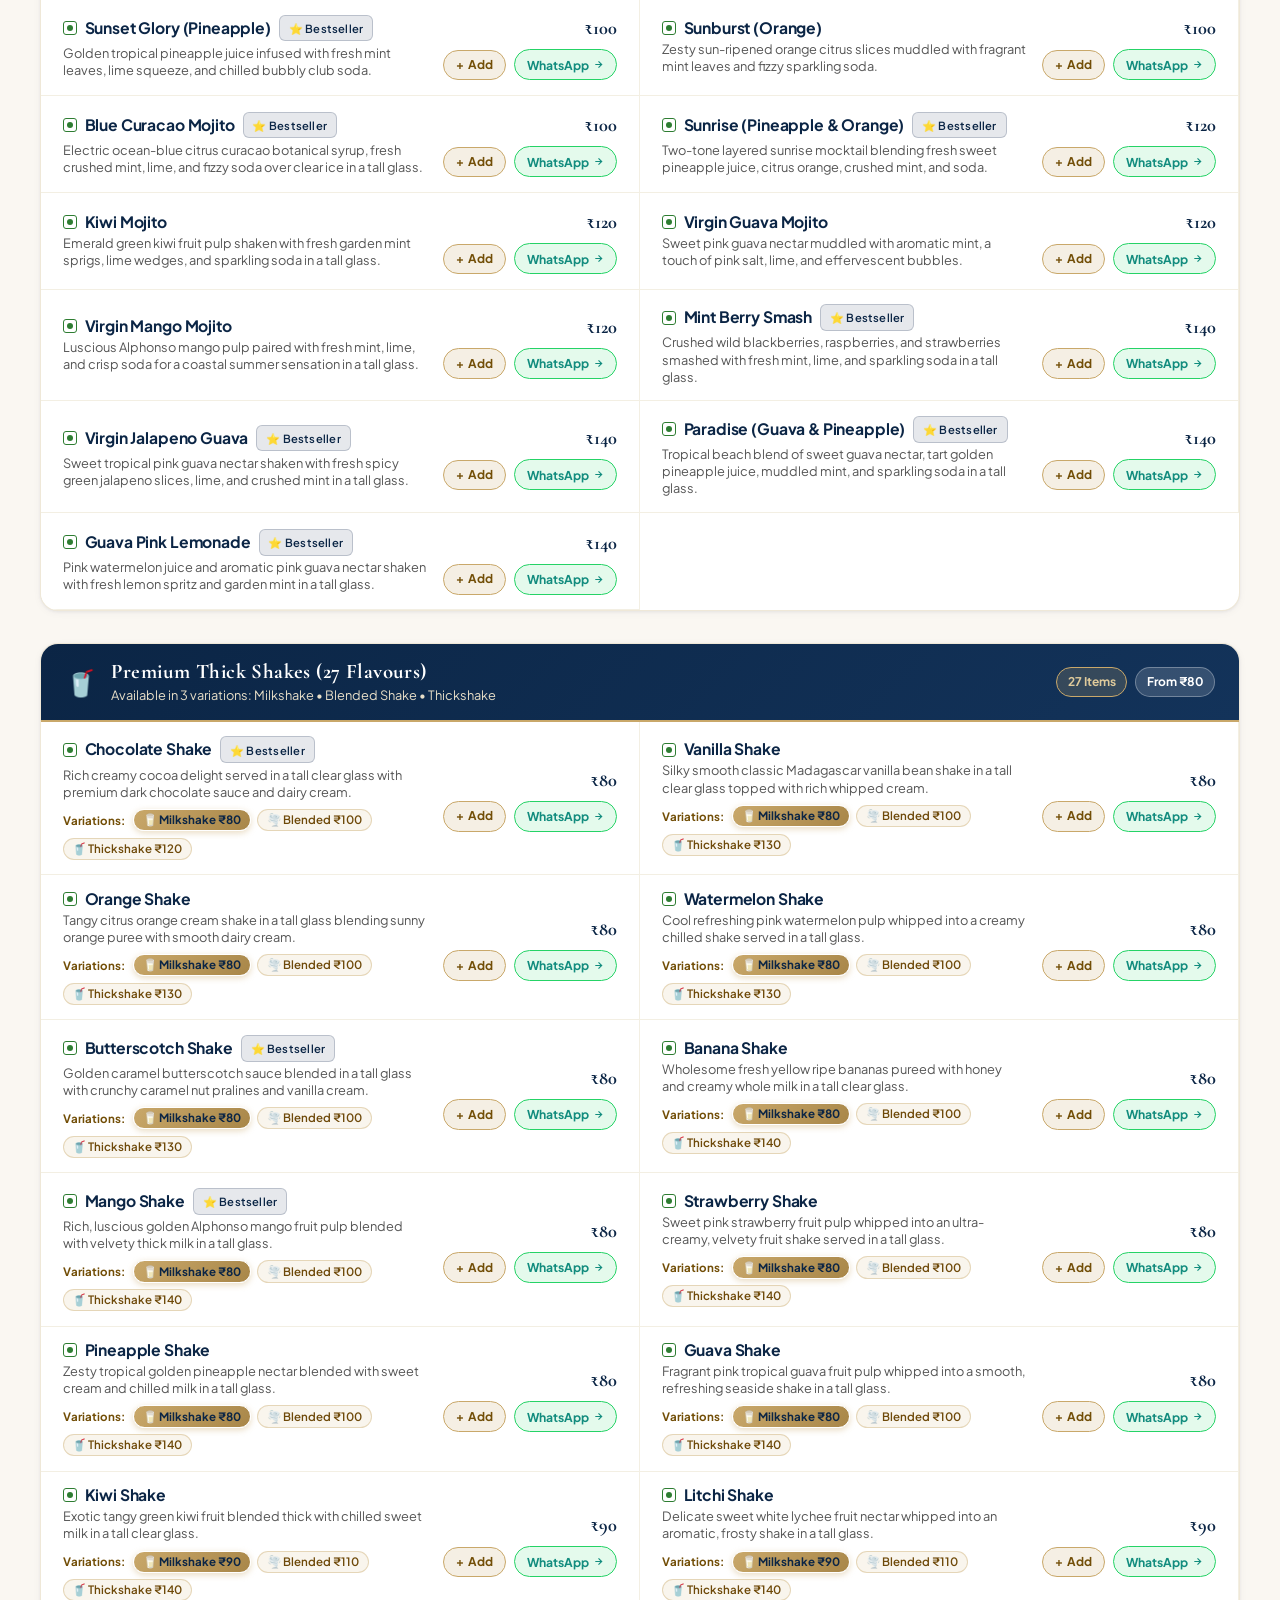
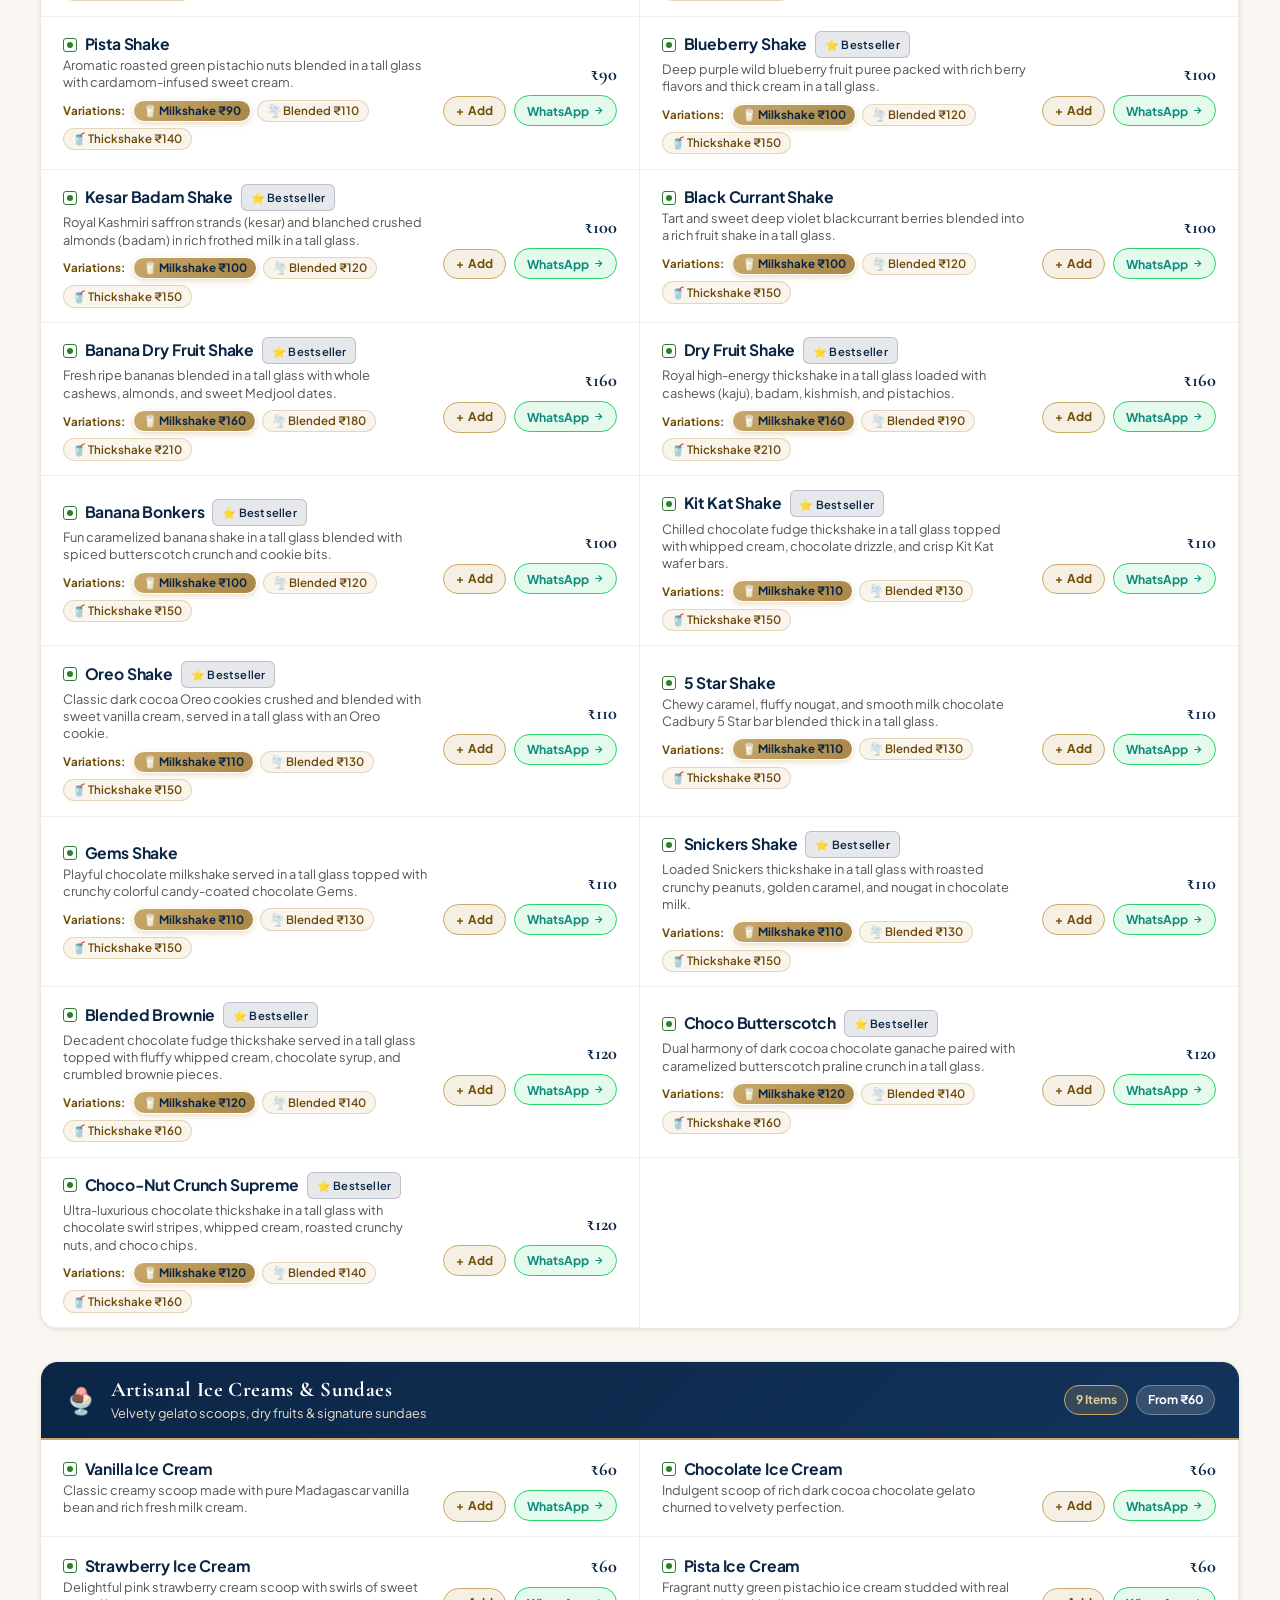
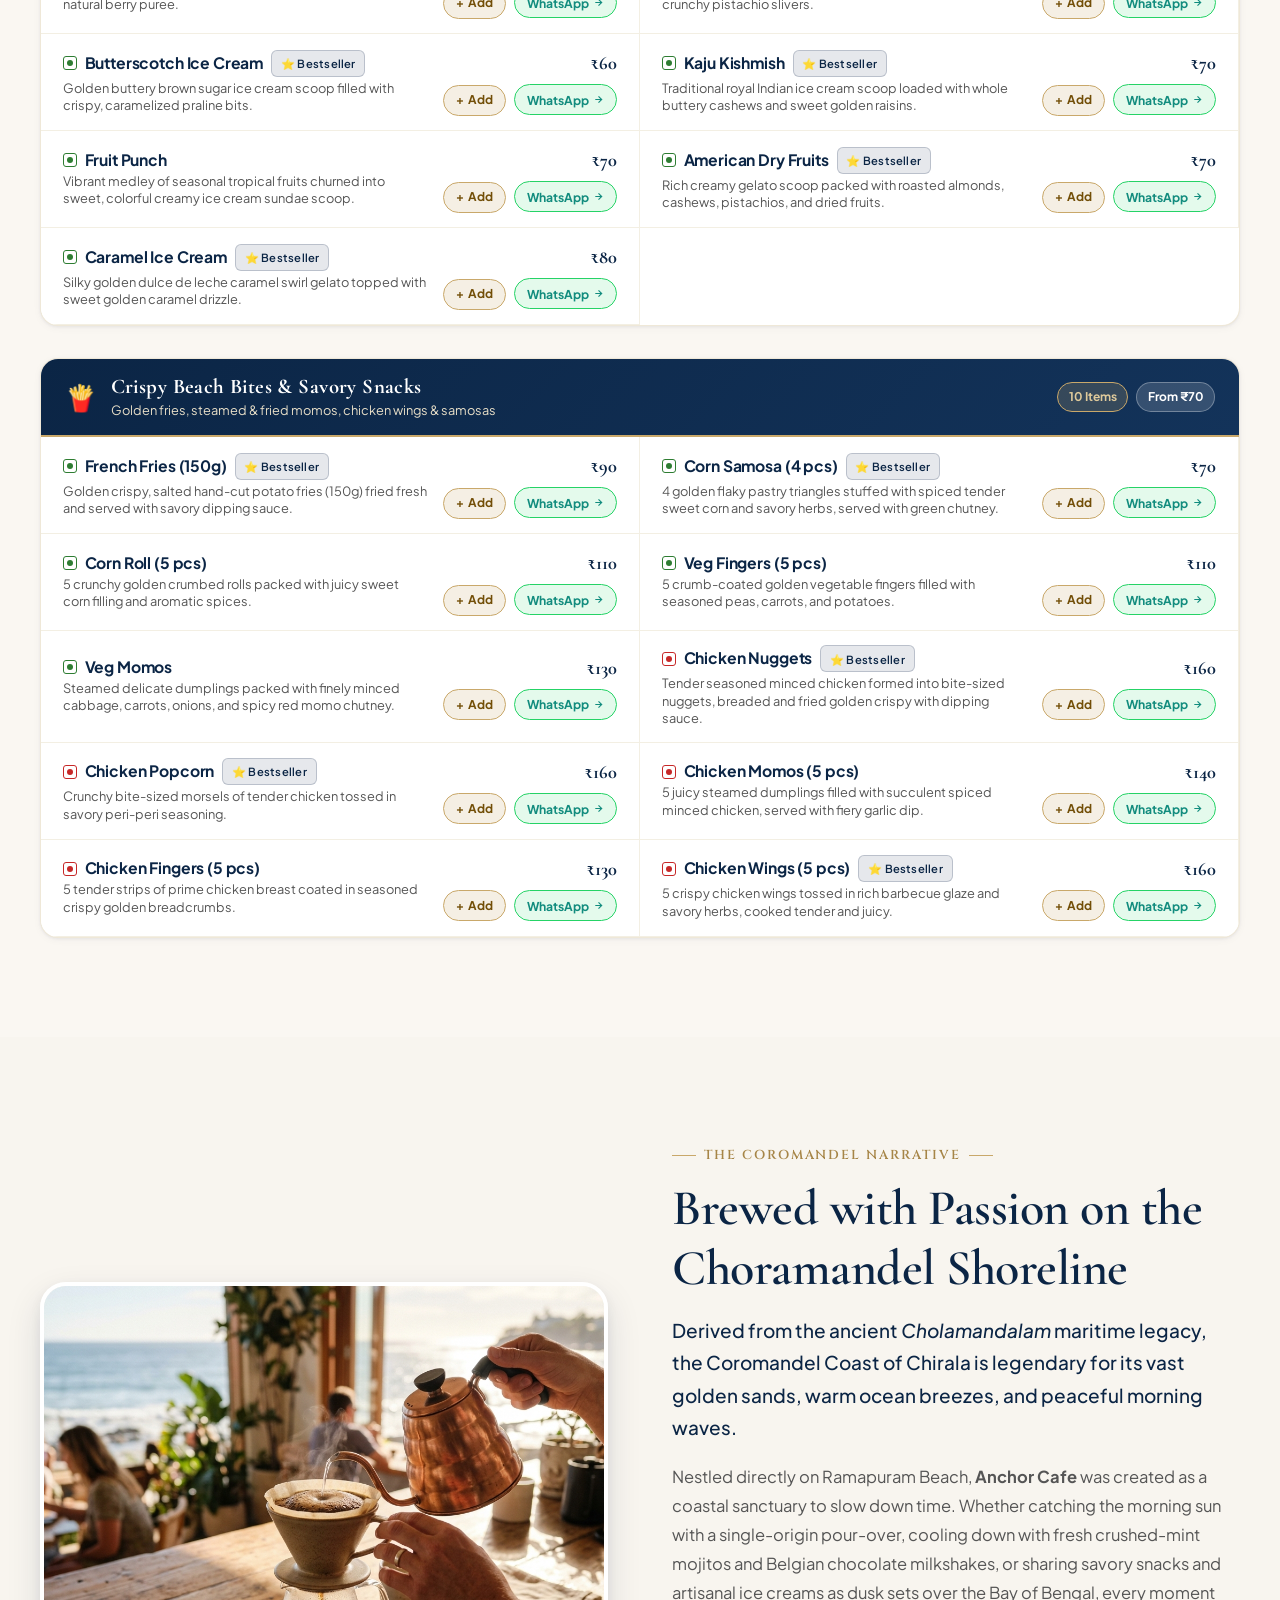
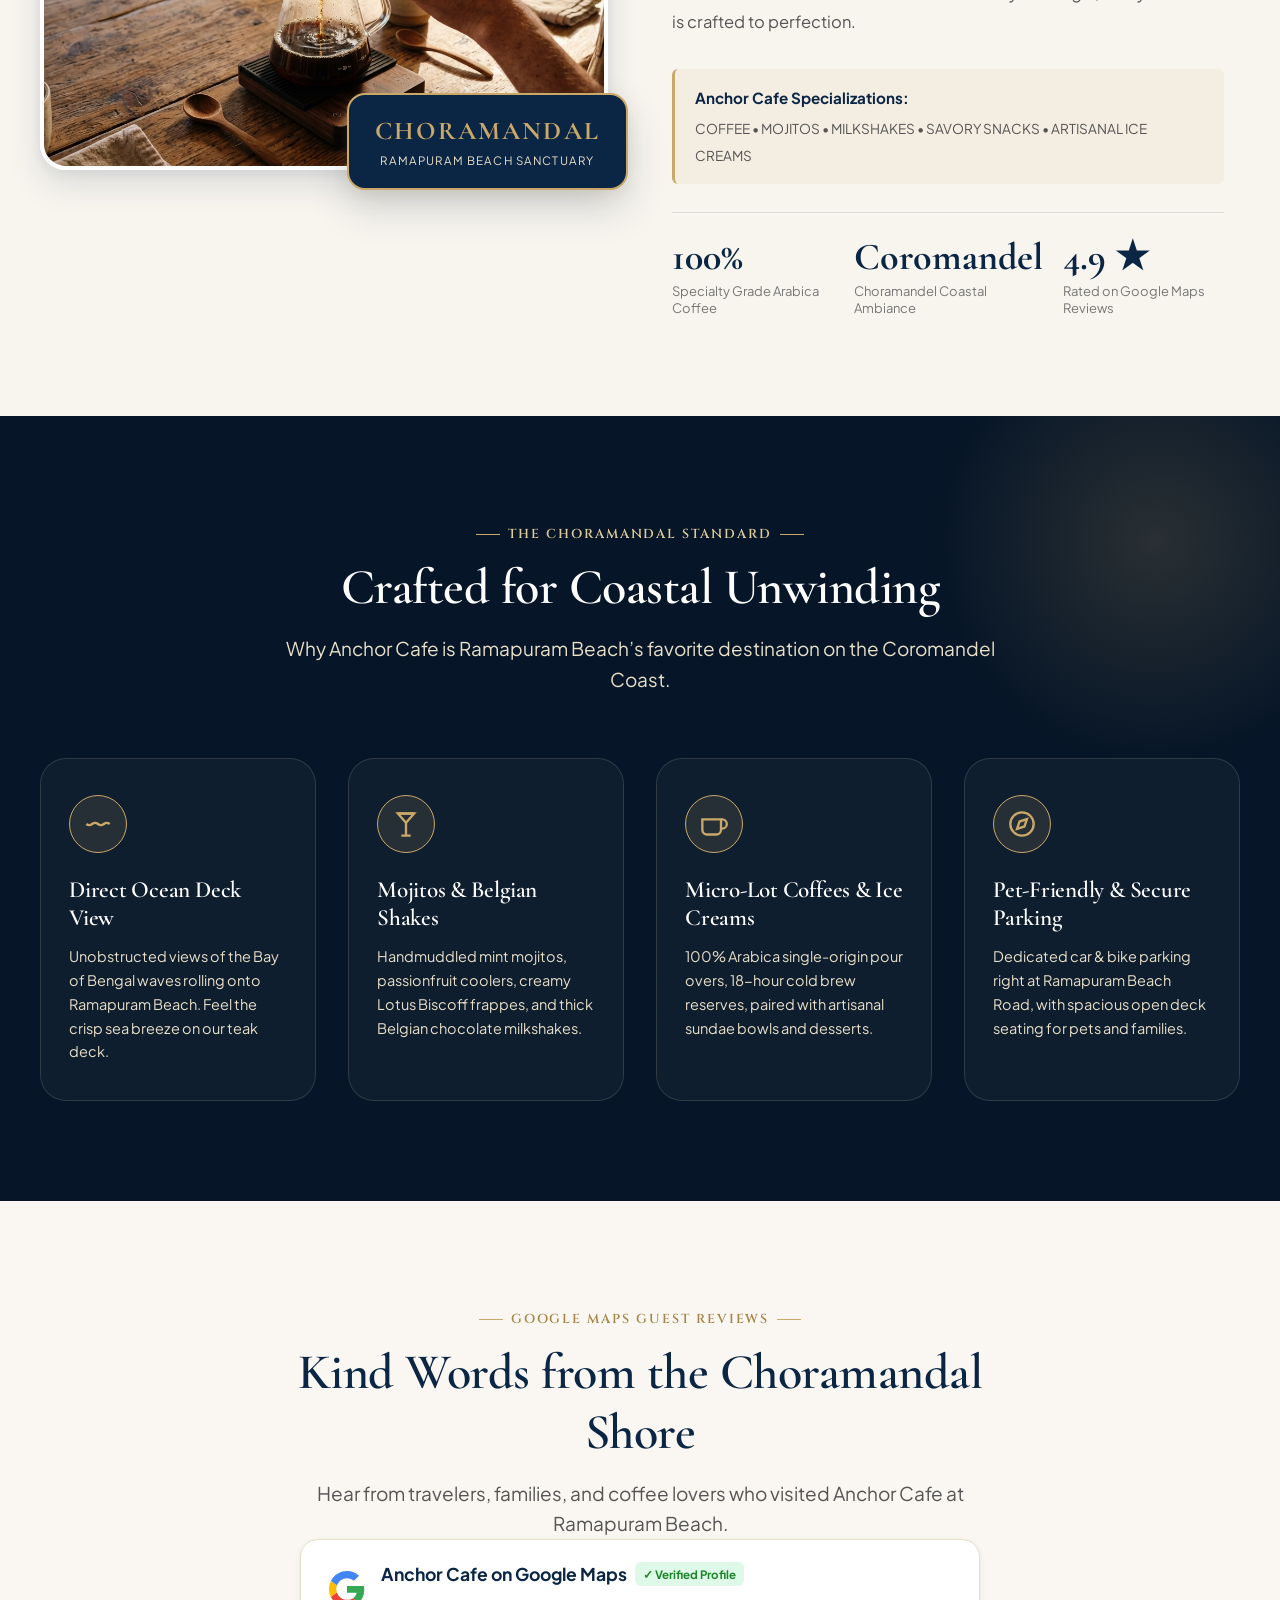
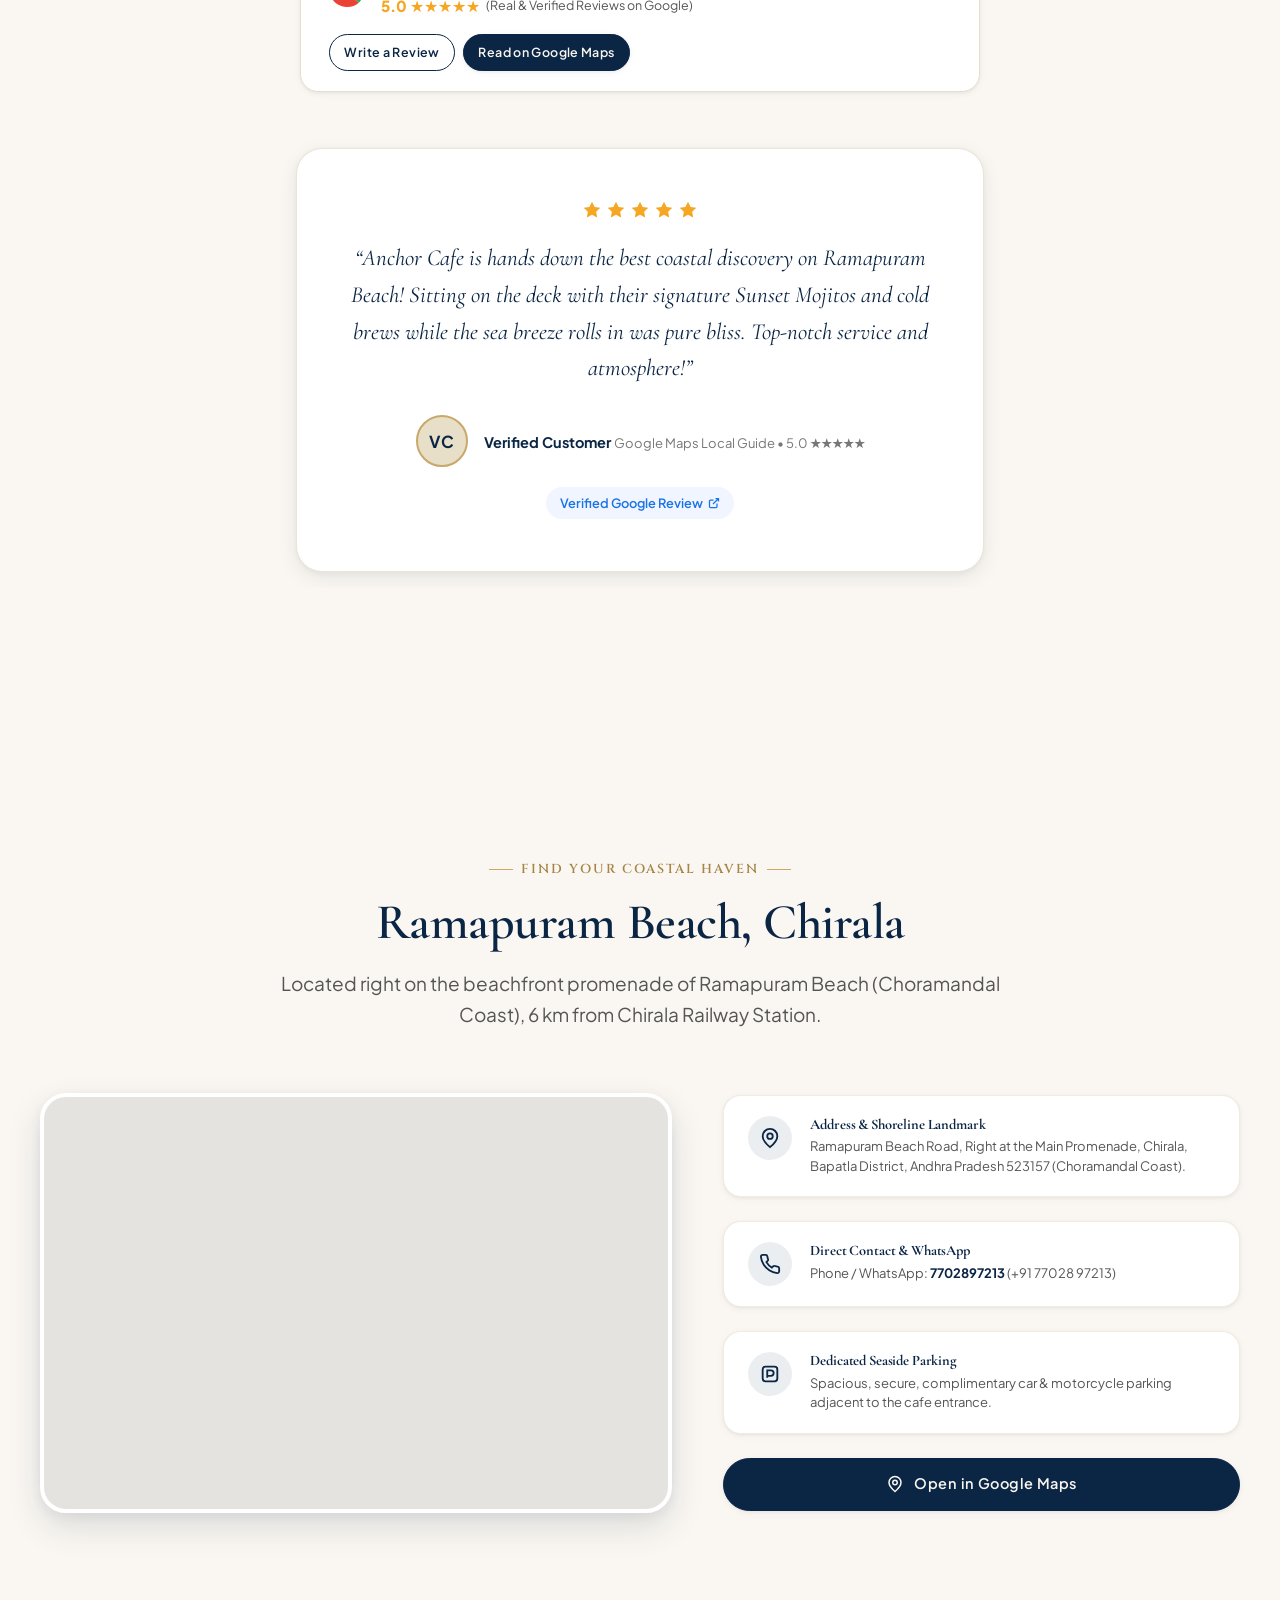
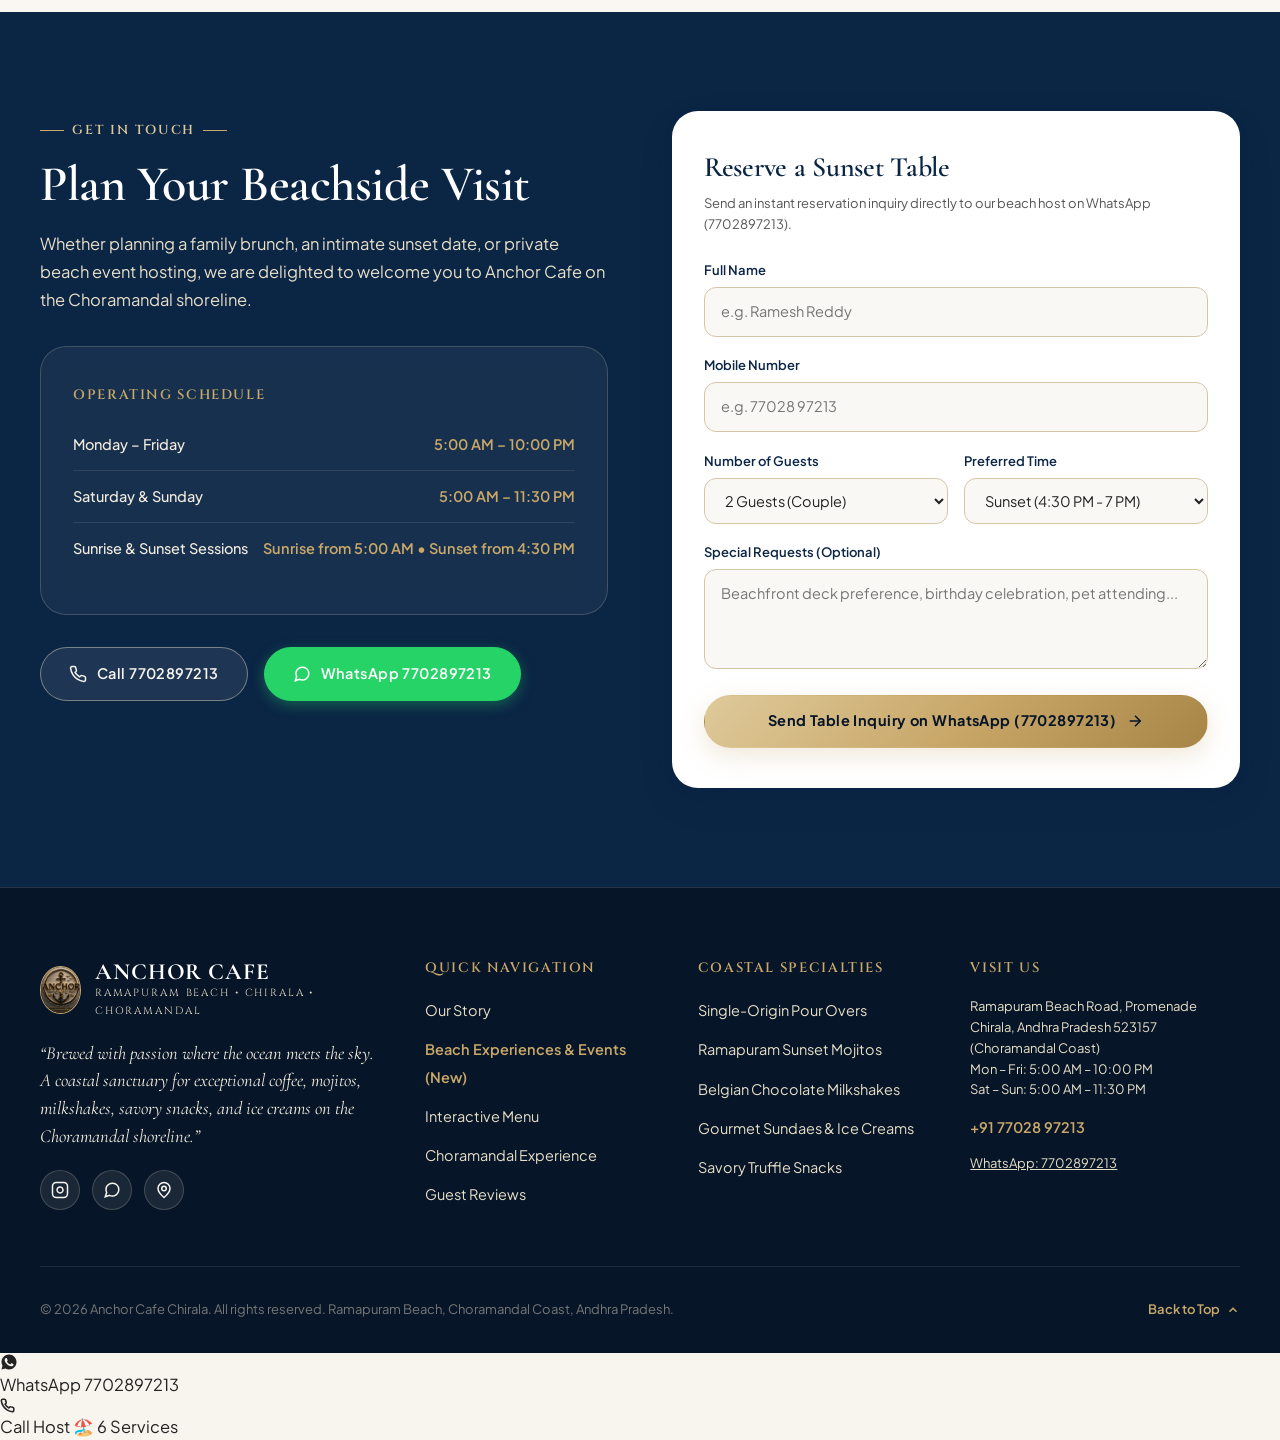
==== commit 15617be5: "chore: remove Google Maps customer photo gallery and lightbox modal to streamline mobile scrolling" ====
--- a/index.html
+++ b/index.html
@@ -126,7 +126,6 @@
         <a href="#menu" class="nav-link">Menu</a>
         <a href="#story" class="nav-link">Our Story</a>
         <a href="#experience" class="nav-link">Experience</a>
-        <a href="#gallery" class="nav-link">Google Photos</a>
         <a href="#reviews" class="nav-link">Reviews</a>
         <a href="#location" class="nav-link">Location</a>
         <a href="#contact" class="nav-link">Contact</a>
@@ -169,7 +168,6 @@
         <a href="#menu" class="mobile-nav-link">Interactive Menu</a>
         <a href="#story" class="mobile-nav-link">Our Story</a>
         <a href="#experience" class="mobile-nav-link">Signature Experience</a>
-        <a href="#gallery" class="mobile-nav-link">Google Maps Photos</a>
         <a href="#reviews" class="mobile-nav-link">Guest Reviews</a>
         <a href="#location" class="mobile-nav-link">Find Us & Parking</a>
         <a href="#contact" class="mobile-nav-link">Contact & Hours</a>
@@ -830,76 +828,6 @@
     </section>
 
 
-    <!-- 6. Curated Coastal Gallery -->
-    <section class="section-padding gallery-section" id="gallery" aria-label="Google Maps Customer Gallery">
-      <div class="container">
-        <div class="section-header fade-in-element">
-          <span class="eyebrow">Google Maps Customer Photos</span>
-          <h2 class="section-title">Glimpses Along the Shore</h2>
-          <p class="section-subtitle">
-            Authentic moments, sea views, and drinks shared by our guests on Google Maps at Ramapuram Beach, Chirala (Choramandal Coast).
-          </p>
-        </div>
-
-        <div class="gallery-filters fade-in-element">
-          <button class="gallery-filter-btn active" data-filter="all">All Photos</button>
-          <button class="gallery-filter-btn" data-filter="sunset">Sunset Deck</button>
-          <button class="gallery-filter-btn" data-filter="brews">Coffee & Mojitos</button>
-          <button class="gallery-filter-btn" data-filter="shakes">Milkshakes & Ice Creams</button>
-          <button class="gallery-filter-btn" data-filter="snacks">Savory Snacks</button>
-        </div>
-
-        <div class="gallery-masonry" id="galleryMasonry">
-          <!-- Populated by script.js -->
-        </div>
-
-        <div style="display: flex; justify-content: center; gap: 0.75rem; flex-wrap: wrap; margin-top: 2.5rem;" class="fade-in-element">
-          <a href="https://www.google.com/maps/place/Anchor+cafe/@15.7791544,80.3866496,17z/data=!3m1!4b1!4m6!3m5!1s0x3a4a47ca7c15e715:0xb96388332838b5c9!8m2!3d15.7791544!4d80.3866496" 
-             id="gmapsViewPhotosBtn"
-             target="_blank" 
-             rel="noopener" 
-             class="btn btn-outline" 
-             aria-label="View all photos on Google Maps">
-            <svg class="icon-svg" viewBox="0 0 24 24" fill="none" stroke="currentColor" stroke-width="2"><path d="M12 2a8 8 0 0 0-8 8c0 5.25 8 12 8 12s8-6.75 8-12a8 8 0 0 0-8-8z"/><circle cx="12" cy="10" r="3"/></svg>
-            <span>View 400+ Photos on Google Maps</span>
-          </a>
-          <a href="https://www.google.com/maps/place/Anchor+cafe/@15.7791544,80.3866496,17z/data=!3m1!4b1!4m6!3m5!1s0x3a4a47ca7c15e715:0xb96388332838b5c9!8m2!3d15.7791544!4d80.3866496" 
-             id="gmapsUploadPhotoBtn"
-             target="_blank" 
-             rel="noopener" 
-             class="btn btn-primary" 
-             aria-label="Upload photo to Google Maps">
-            <svg class="icon-svg" viewBox="0 0 24 24" fill="none" stroke="currentColor" stroke-width="2"><path d="M23 19a2 2 0 0 1-2 2H3a2 2 0 0 1-2-2V8a2 2 0 0 1 2-2h4l2-3h6l2 3h4a2 2 0 0 1 2 2z"/><circle cx="12" cy="13" r="4"/></svg>
-            <span>Upload Photo to Google Maps</span>
-          </a>
-          <a href="https://wa.me/916303301334?text=%F0%9F%8C%8A%20Hey%20Anchor%20Cafe!%20I'd%20love%20to%20share%20my%20photo%20taken%20at%20Anchor%20Cafe%20(Ramapuram%20Beach,%20Chirala)%20to%20be%20featured%20on%20your%20gallery!%20%F0%9F%93%B8%E2%9C%A8" 
-             target="_blank" 
-             rel="noopener" 
-             class="btn btn-gold" 
-             aria-label="Share your photo directly on WhatsApp 6303301334">
-            <svg class="icon-svg" viewBox="0 0 24 24" fill="none" stroke="currentColor" stroke-width="2"><path d="M21 11.5a8.38 8.38 0 0 1-.9 3.8 8.5 8.5 0 0 1-7.6 4.7 8.38 8.38 0 0 1-3.8-.9L3 21l1.9-5.7a8.38 8.38 0 0 1-.9-3.8 8.5 8.5 0 0 1 4.7-7.6 8.38 8.38 0 0 1 3.8-.9h.5a8.48 8.48 0 0 1 8 8v.5z"/></svg>
-            <span>Share Photo on WhatsApp</span>
-          </a>
-        </div>
-      </div>
-    </section>
-
-    <!-- Lightbox Modal -->
-    <div class="lightbox-modal" id="lightboxModal" role="dialog" aria-modal="true" aria-label="Image Lightbox Viewer">
-      <div class="lightbox-content">
-        <button class="lightbox-close-btn" id="lightboxClose" aria-label="Close Lightbox">
-          <svg width="20" height="20" viewBox="0 0 24 24" fill="none" stroke="currentColor" stroke-width="2"><line x1="18" y1="6" x2="6" y2="18"/><line x1="6" y1="6" x2="18" y2="18"/></svg>
-        </button>
-        <button class="lightbox-prev-btn" id="lightboxPrev" aria-label="Previous Image">
-          <svg width="20" height="20" viewBox="0 0 24 24" fill="none" stroke="currentColor" stroke-width="2"><polyline points="15 18 9 12 15 6"/></svg>
-        </button>
-        <button class="lightbox-next-btn" id="lightboxNext" aria-label="Next Image">
-          <svg width="20" height="20" viewBox="0 0 24 24" fill="none" stroke="currentColor" stroke-width="2"><polyline points="9 18 15 12 9 6"/></svg>
-        </button>
-        <img src="" alt="" id="lightboxImg" class="lightbox-img">
-        <div id="lightboxCaption" class="lightbox-caption-text"></div>
-      </div>
-    </div>
 
     <!-- 7. Guest Reviews Section -->
     <section class="section-padding reviews-section" id="reviews" aria-label="Customer Reviews">
@@ -1174,7 +1102,6 @@
             <li><a href="#beach-services" class="footer-link" style="color: var(--color-gold); font-weight: 600;">Beach Experiences &amp; Events (New)</a></li>
             <li><a href="#menu" class="footer-link">Interactive Menu</a></li>
             <li><a href="#experience" class="footer-link">Choramandal Experience</a></li>
-            <li><a href="#gallery" class="footer-link">Google Maps Photos</a></li>
             <li><a href="#reviews" class="footer-link">Guest Reviews</a></li>
           </ul>
         </div>
--- a/style.css
+++ b/style.css
@@ -1641,184 +1641,7 @@
   line-height: 1.65;
 }
 
-/* --------------------------------------------------------------------------
-   10. Curated Coastal Gallery & Lightbox
-   -------------------------------------------------------------------------- */
-.gallery-section {
-  background: var(--color-cream);
-}
-
-.gallery-filters {
-  display: flex;
-  justify-content: center;
-  gap: 0.75rem;
-  flex-wrap: wrap;
-  margin-bottom: 2.5rem;
-}
-
-.gallery-filter-btn {
-  padding: 0.55rem 1.25rem;
-  border-radius: var(--radius-full);
-  font-size: var(--text-xs);
-  font-weight: 600;
-  background: #FFFFFF;
-  border: 1px solid var(--color-sand-dark);
-  color: var(--color-navy);
-  transition: all var(--transition-fast);
-}
-
-.gallery-filter-btn:hover,
-.gallery-filter-btn.active {
-  background: var(--color-navy);
-  color: var(--color-sand-light);
-  border-color: var(--color-navy);
-}
-
-.gallery-masonry {
-  display: grid;
-  grid-template-columns: repeat(auto-fill, minmax(280px, 1fr));
-  grid-auto-rows: 240px;
-  gap: 1.5rem;
-}
-
-.gallery-item {
-  position: relative;
-  border-radius: var(--radius-lg);
-  overflow: hidden;
-  cursor: pointer;
-  box-shadow: var(--shadow-sm);
-}
-
-.gallery-item.featured {
-  grid-column: span 2;
-  grid-row: span 2;
-}
-
-.gallery-item img {
-  width: 100%;
-  height: 100%;
-  object-fit: cover;
-  transition: transform var(--transition-luxury);
-}
-
-.gallery-overlay {
-  position: absolute;
-  inset: 0;
-  background: linear-gradient(180deg, transparent 40%, rgba(11, 37, 69, 0.85) 100%);
-  display: flex;
-  flex-direction: column;
-  justify-content: flex-end;
-  padding: 1.25rem;
-  opacity: 0;
-  transition: opacity var(--transition-smooth);
-}
-
-.gallery-item:hover .gallery-overlay {
-  opacity: 1;
-}
-
-.gallery-item:hover img {
-  transform: scale(1.06);
-}
-
-.gallery-caption {
-  font-family: var(--font-heading);
-  font-size: 1.2rem;
-  color: #FFFFFF;
-}
-
-.gallery-tag {
-  font-size: 0.75rem;
-  color: var(--color-gold);
-  text-transform: uppercase;
-  letter-spacing: 0.08em;
-}
-
-/* Lightbox Modal */
-.lightbox-modal {
-  position: fixed;
-  inset: 0;
-  background: rgba(6, 21, 39, 0.94);
-  backdrop-filter: blur(16px);
-  z-index: var(--z-modal);
-  display: flex;
-  align-items: center;
-  justify-content: center;
-  padding: 2rem;
-  opacity: 0;
-  visibility: hidden;
-  transition: all var(--transition-smooth);
-}
-
-.lightbox-modal.open {
-  opacity: 1;
-  visibility: visible;
-}
-
-.lightbox-content {
-  position: relative;
-  max-width: 900px;
-  max-height: 85vh;
-  display: flex;
-  flex-direction: column;
-  align-items: center;
-}
-
-.lightbox-img {
-  max-width: 100%;
-  max-height: 75vh;
-  object-fit: contain;
-  border-radius: var(--radius-md);
-  box-shadow: 0 20px 50px rgba(0, 0, 0, 0.6);
-}
-
-.lightbox-caption-text {
-  margin-top: 1rem;
-  font-family: var(--font-heading);
-  font-size: 1.25rem;
-  color: var(--color-sand-light);
-  text-align: center;
-}
-
-.lightbox-close-btn,
-.lightbox-prev-btn,
-.lightbox-next-btn {
-  position: absolute;
-  color: #FFFFFF;
-  background: rgba(255, 255, 255, 0.15);
-  border: 1px solid rgba(255, 255, 255, 0.25);
-  border-radius: 50%;
-  width: 44px;
-  height: 44px;
-  display: flex;
-  align-items: center;
-  justify-content: center;
-  transition: all var(--transition-fast);
-}
-
-.lightbox-close-btn:hover,
-.lightbox-prev-btn:hover,
-.lightbox-next-btn:hover {
-  background: var(--color-gold);
-  color: var(--color-navy);
-}
-
-.lightbox-close-btn {
-  top: -50px;
-  right: 0;
-}
-
-.lightbox-prev-btn {
-  left: -60px;
-  top: 50%;
-  transform: translateY(-50%);
-}
-
-.lightbox-next-btn {
-  right: -60px;
-  top: 50%;
-  transform: translateY(-50%);
-}
+
 
 /* --------------------------------------------------------------------------
    11. Reviews Carousel Section
@@ -2467,18 +2290,7 @@
     display: flex;
   }
 
-  .lightbox-prev-btn {
-    left: 10px;
-  }
-
-  .lightbox-next-btn {
-    right: 10px;
-  }
-
-  .lightbox-close-btn {
-    top: 10px;
-    right: 10px;
-  }
+
 
   .story-metrics-grid {
     grid-template-columns: 1fr;
@@ -2513,14 +2325,7 @@
     width: 100%;
   }
 
-  .gallery-masonry {
-    grid-template-columns: 1fr;
-  }
-
-  .gallery-item.featured {
-    grid-column: auto;
-    grid-row: auto;
-  }
+
 
   .story-badge-floating {
     min-width: 100%;
